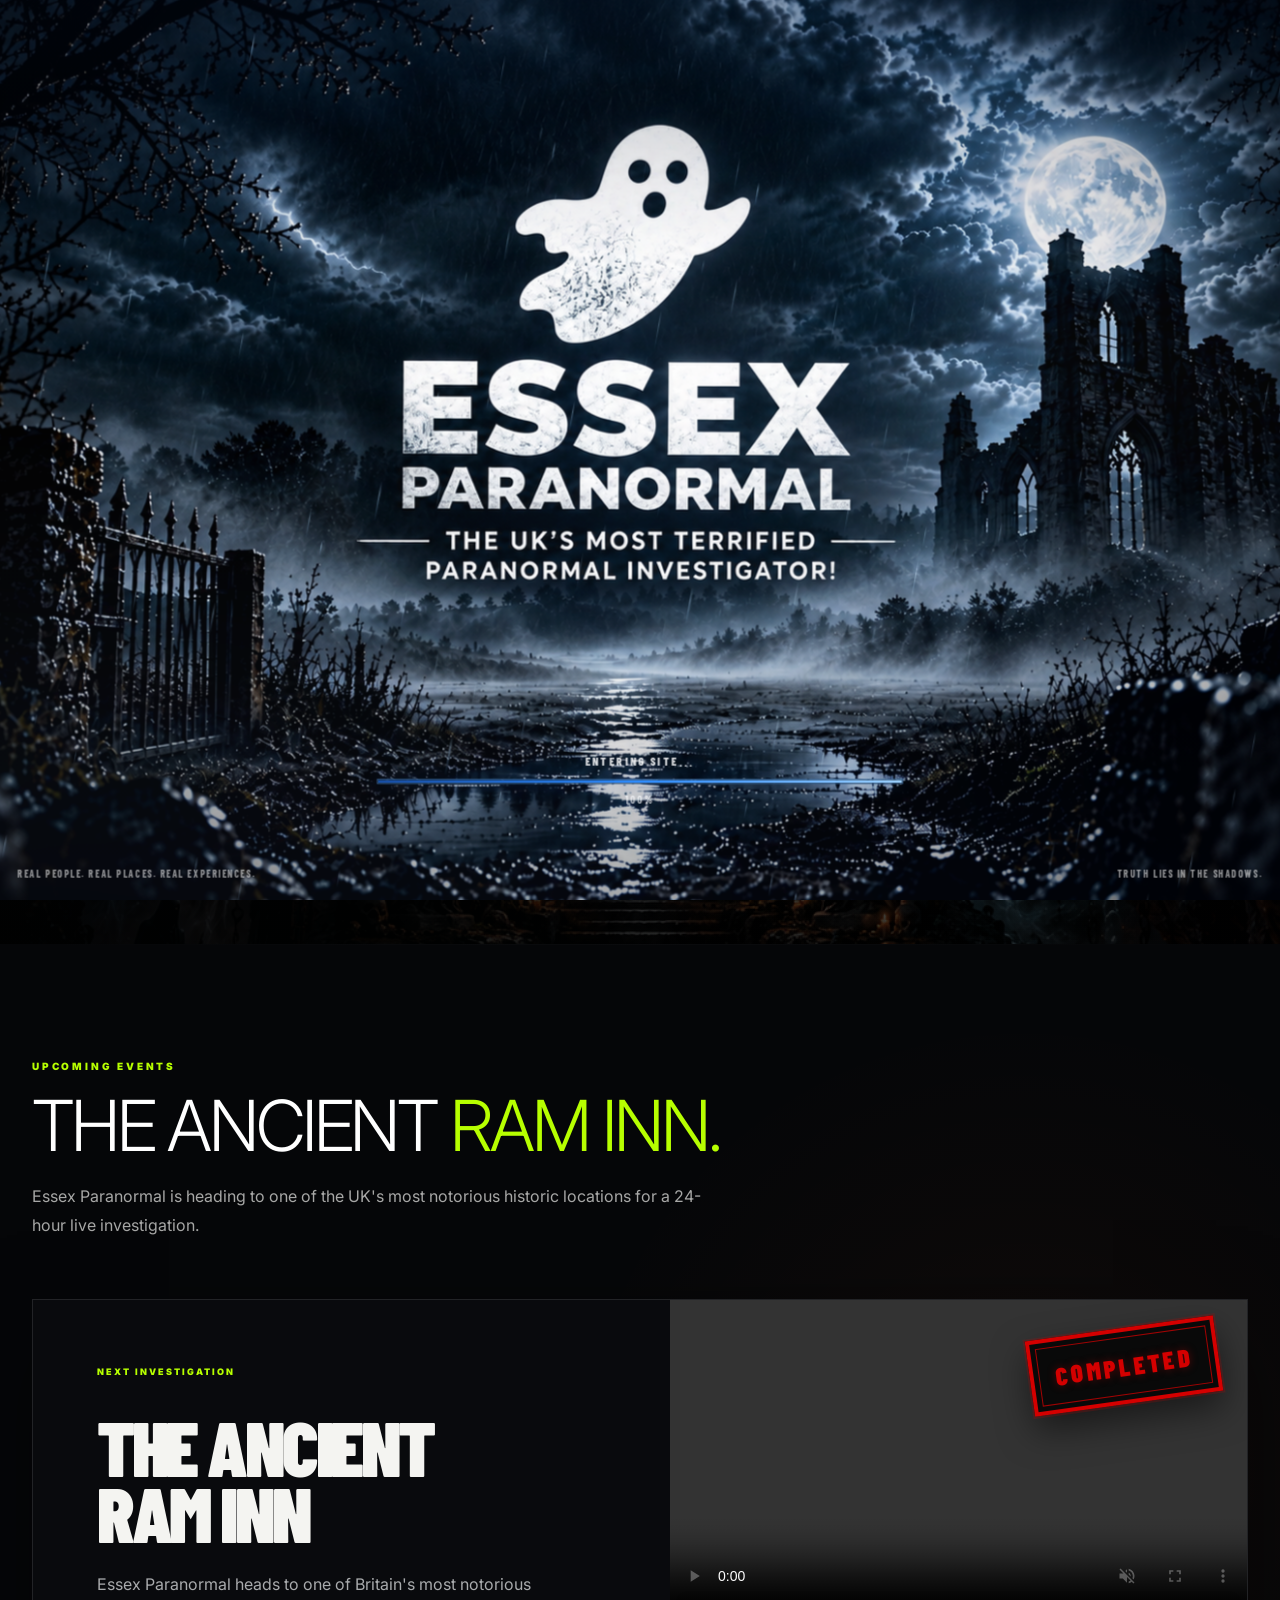
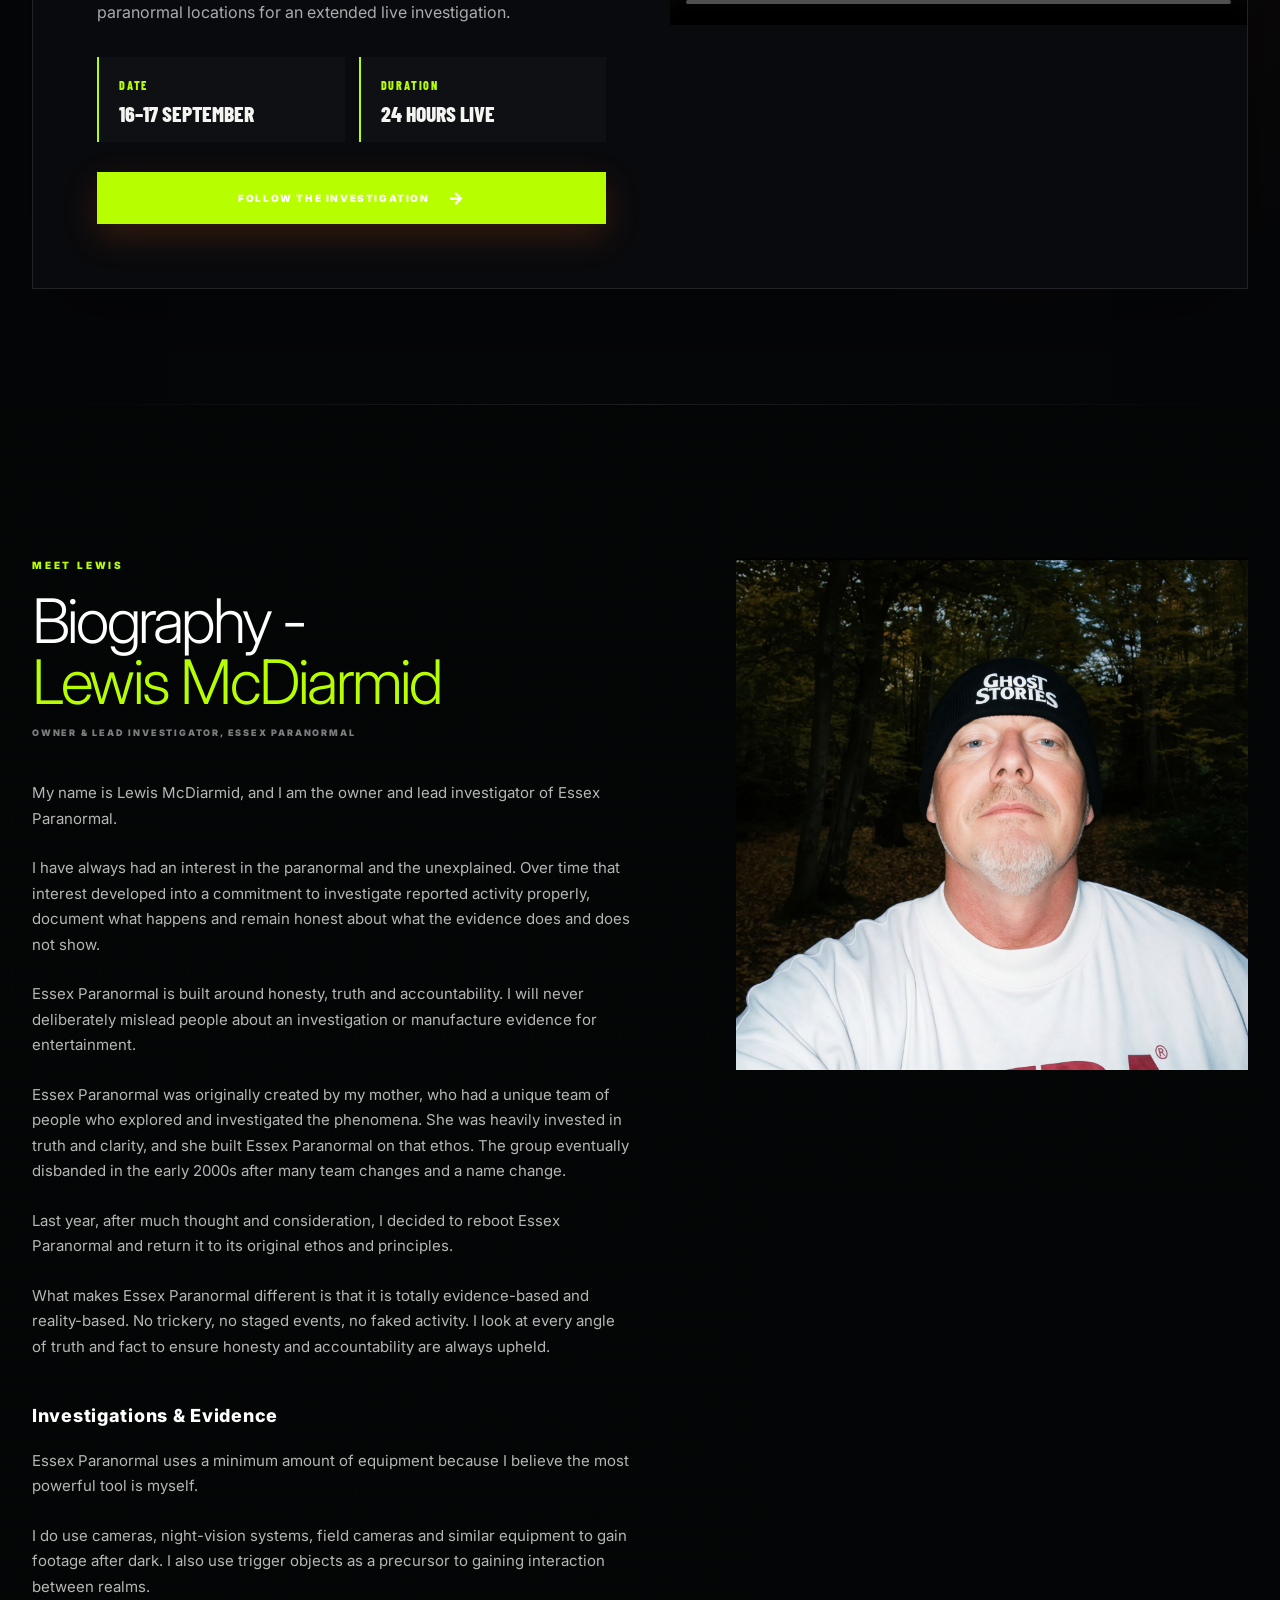
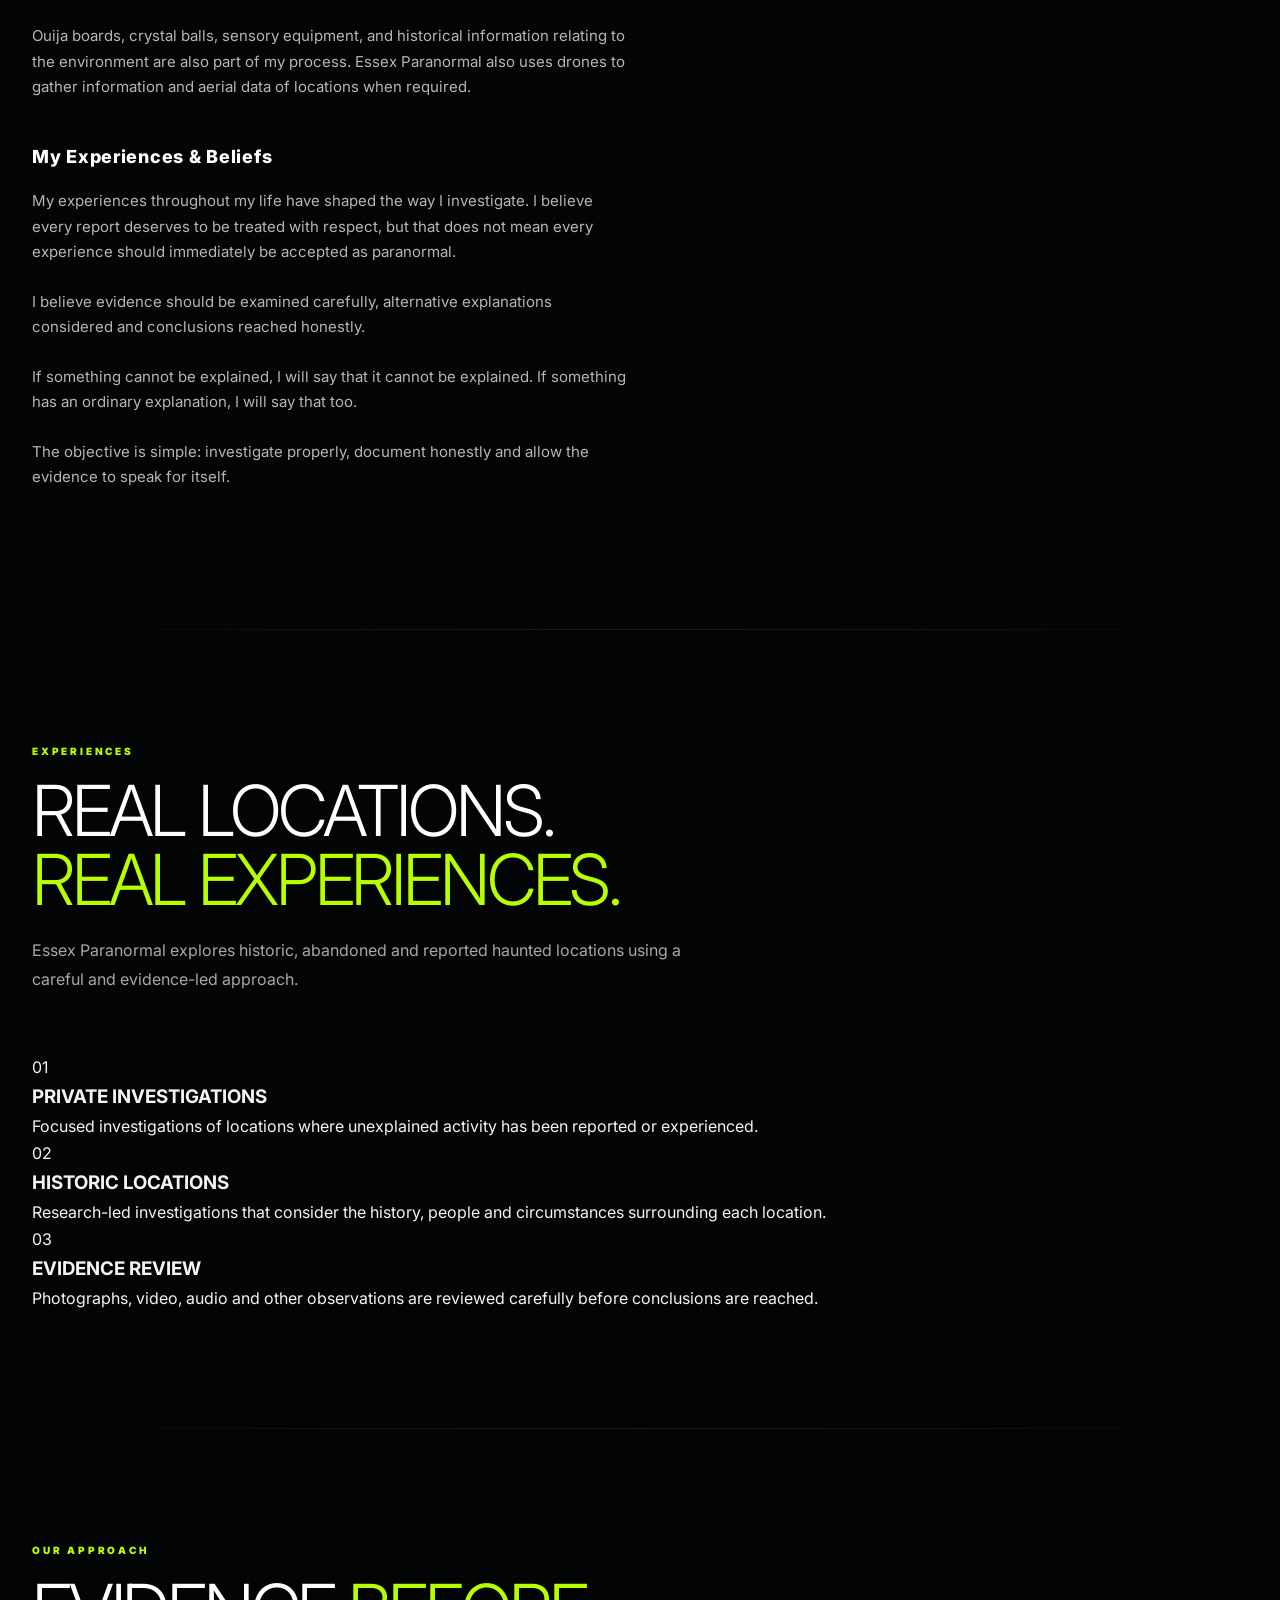
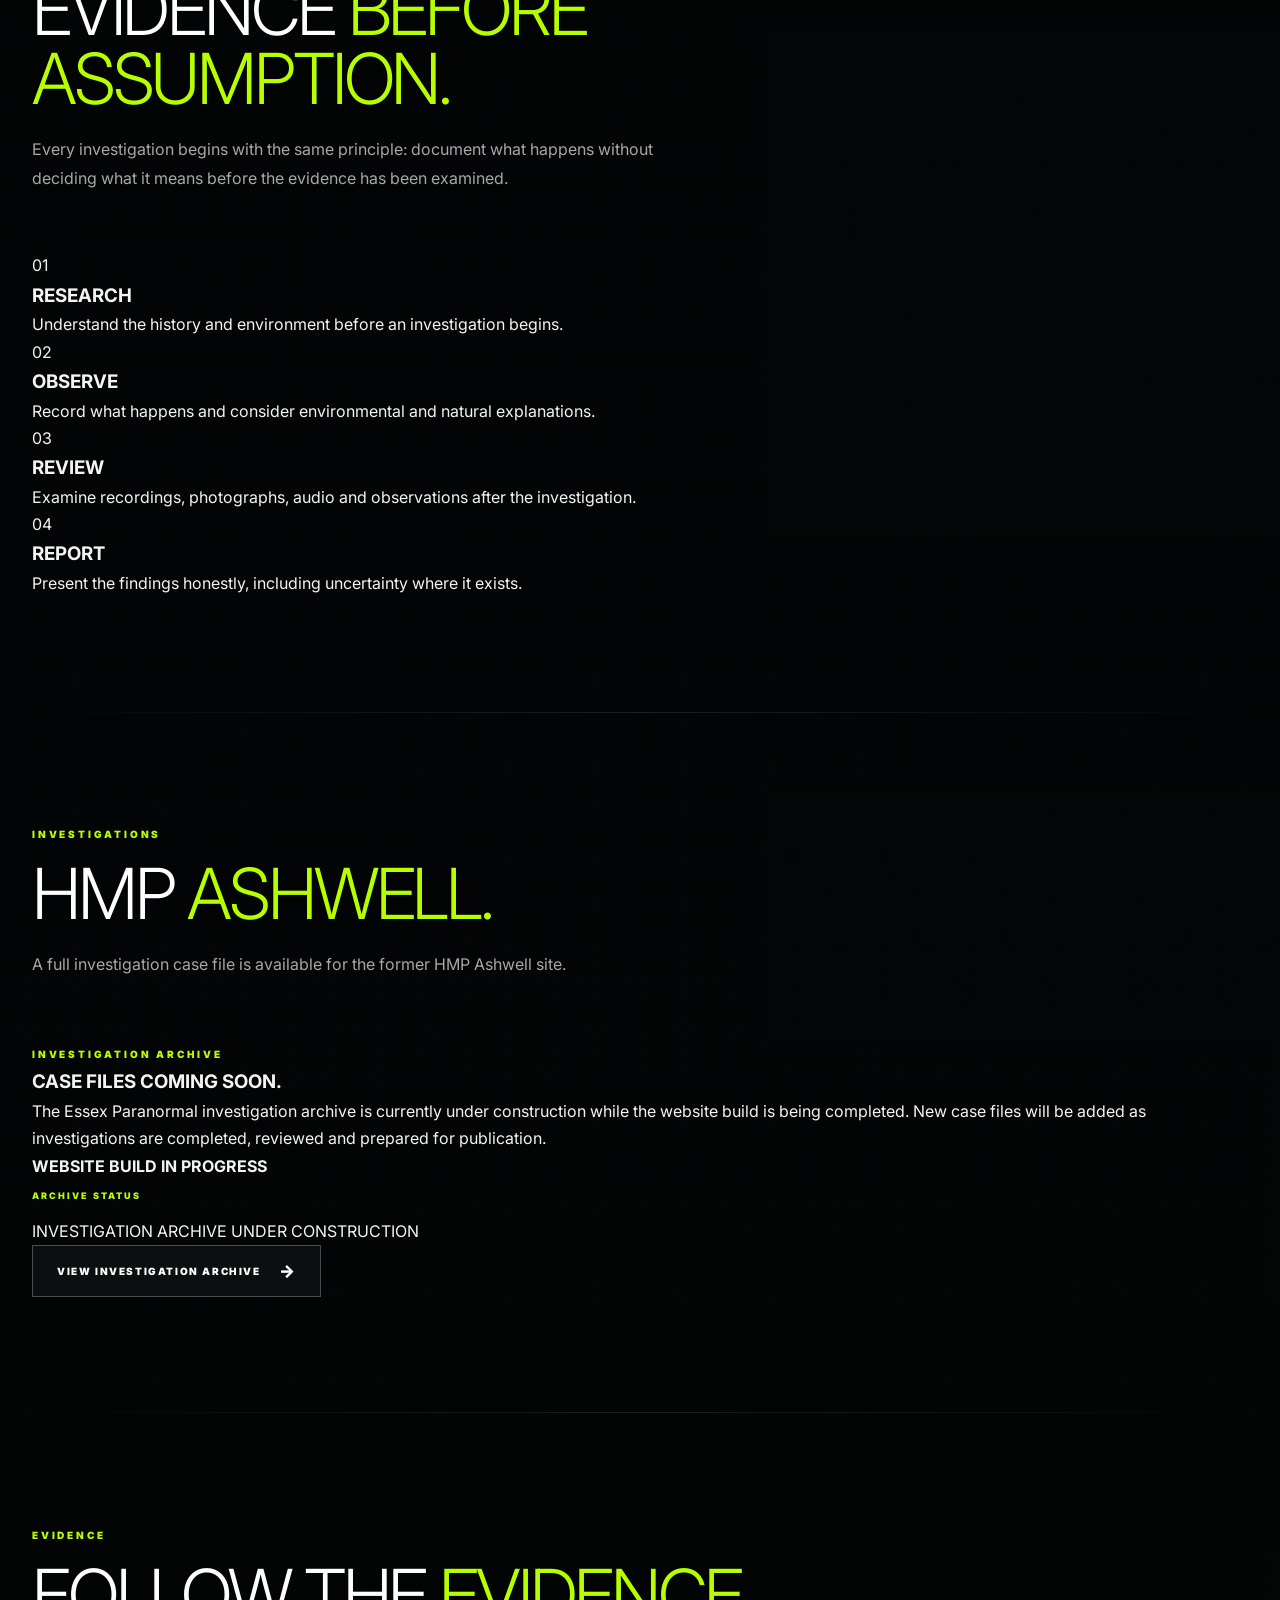
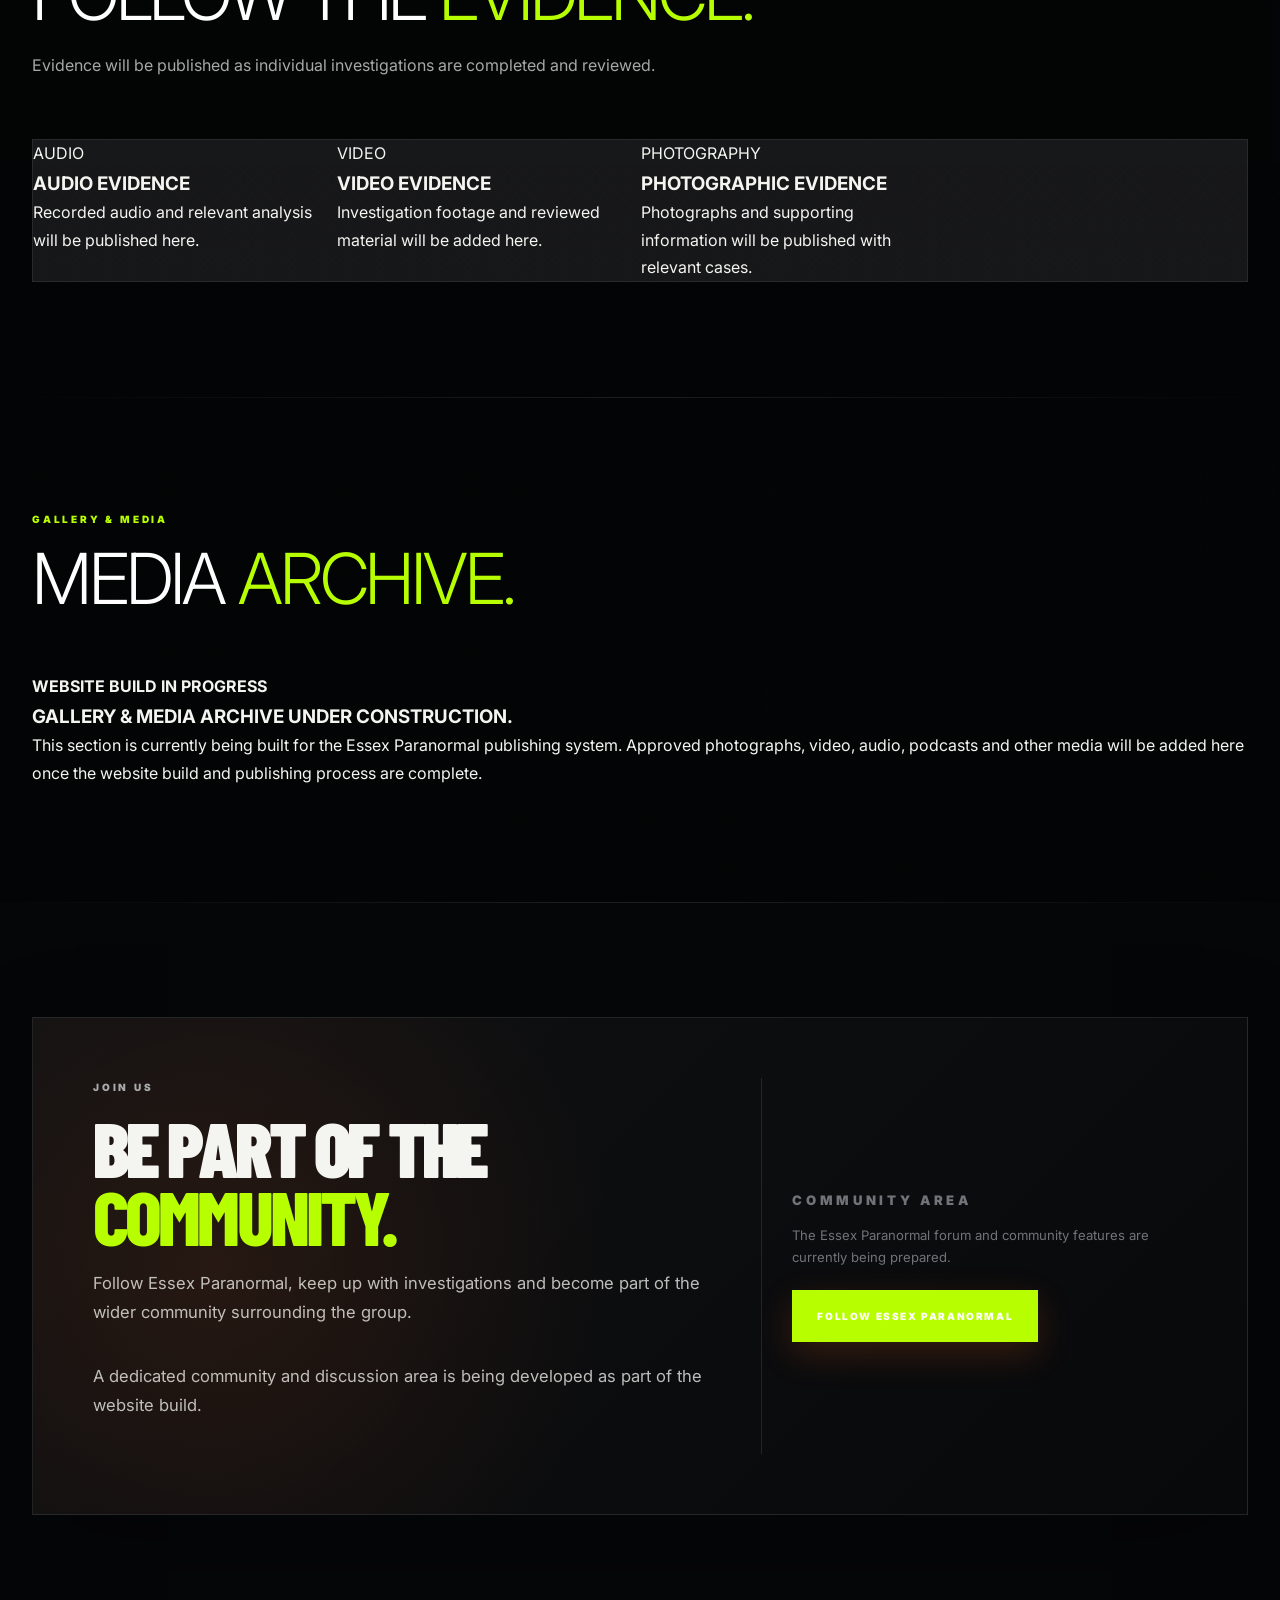
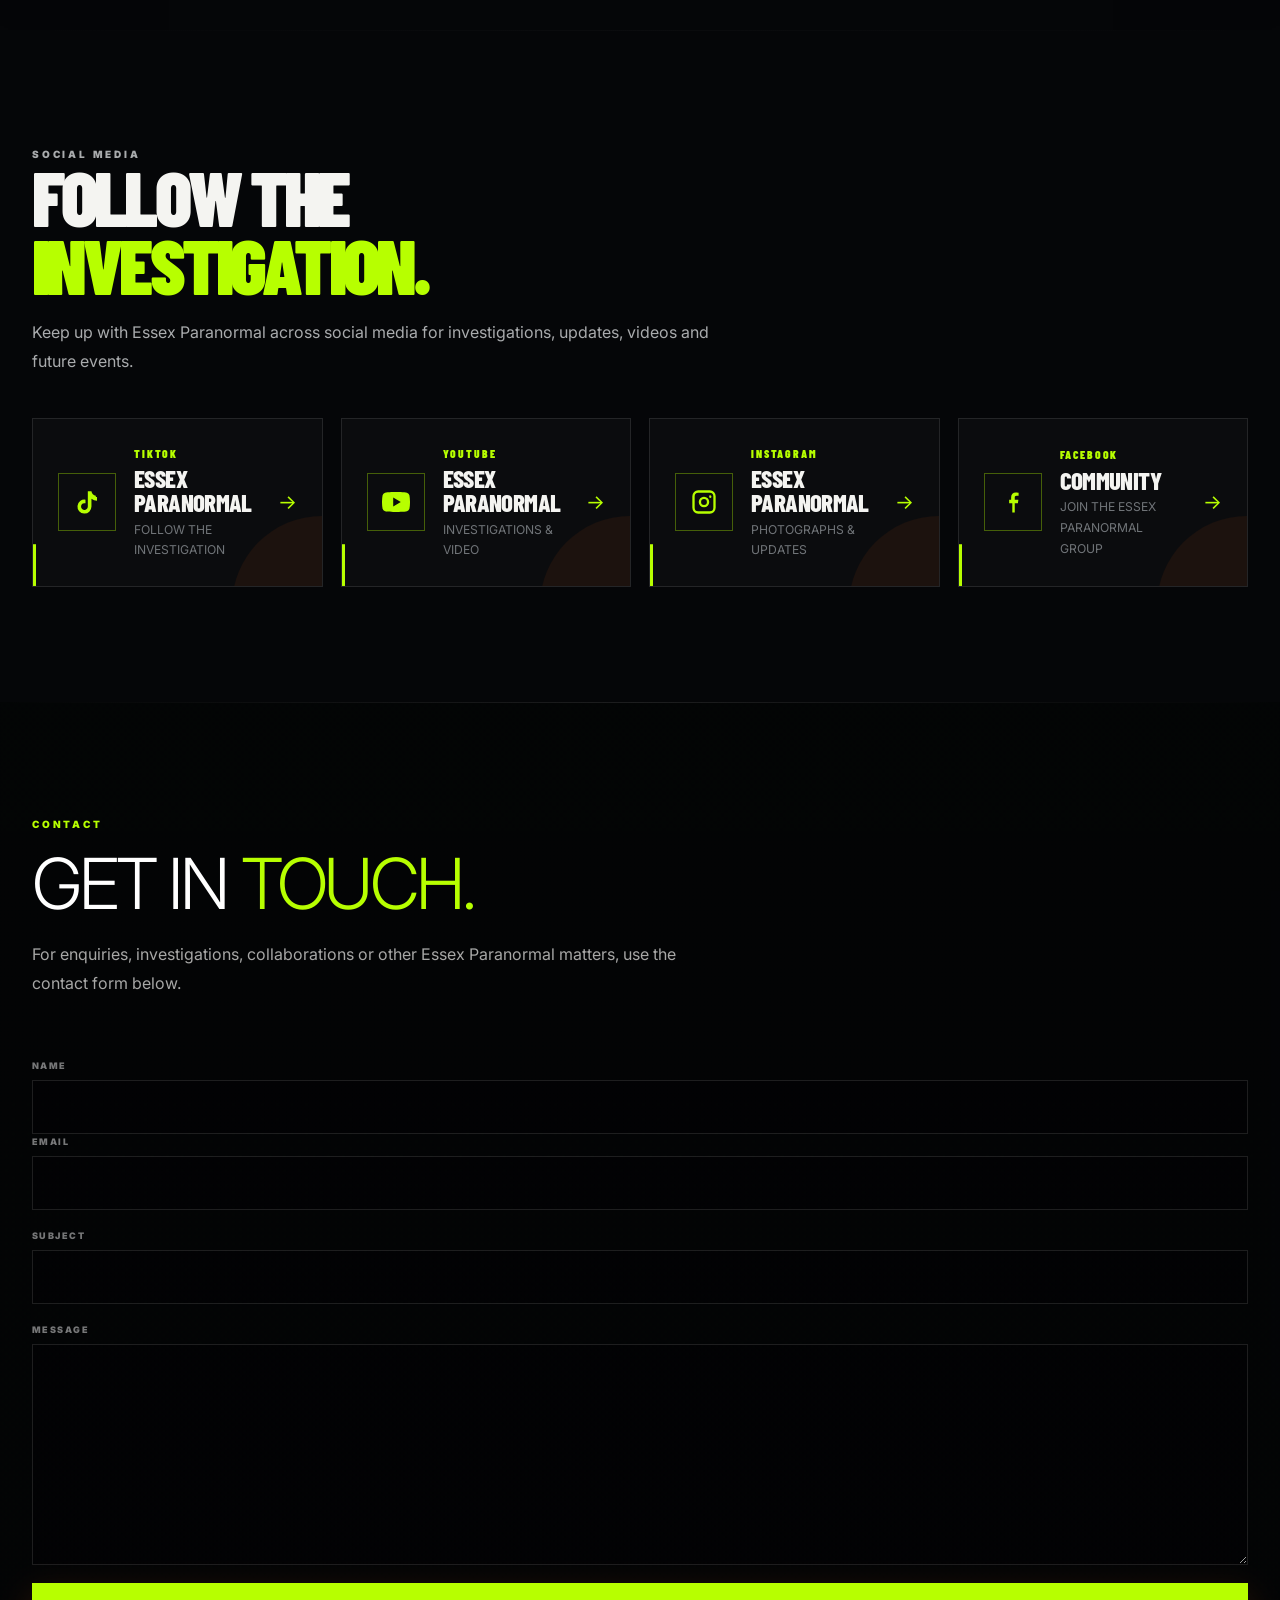
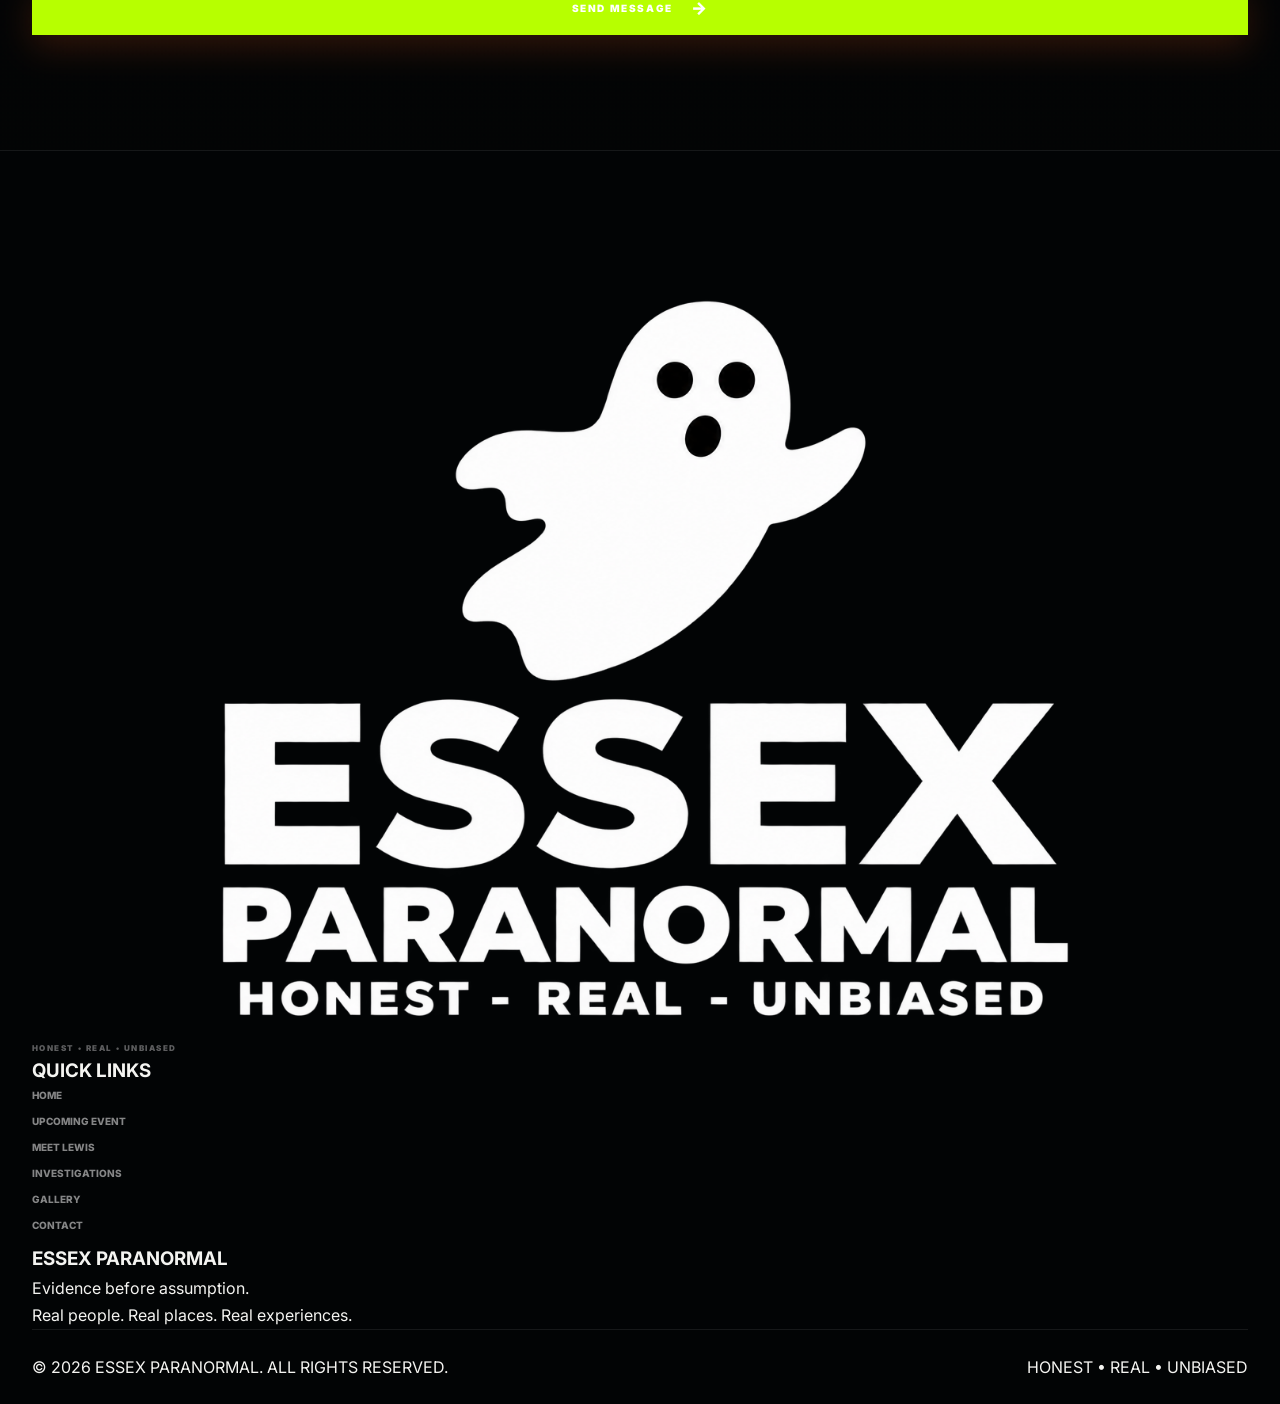
==== index.html @ fb98fe2a "Update fmt.Println message from 'Hello' to 'Goodbye'" ====
<!DOCTYPE html>
<html lang="en-GB">
<head>

    <meta charset="UTF-8">

    <meta
        name="viewport"
        content="width=device-width, initial-scale=1.0, viewport-fit=cover"
    >

    <meta
        name="description"
        content="Essex Paranormal is an independent paranormal investigation practice focused on evidence, truth and accountability."
    >

    <meta
        name="robots"
        content="index, follow"
    >

    <meta
        name="theme-color"
        content="#050608"
    >

    <meta
        name="color-scheme"
        content="dark"
    >

    <title>
        Essex Paranormal | Evidence Before Assumption
    </title>

    <link
        rel="preconnect"
        href="https://fonts.googleapis.com"
    >

    <link
        rel="preconnect"
        href="https://fonts.gstatic.com"
        crossorigin
    >

    <link
        href="https://fonts.googleapis.com/css2?family=Barlow+Condensed:wght@400;500;600;700;800&family=Inter:wght@400;500;600;700;800&display=swap"
        rel="stylesheet"
    >

    <link
        rel="stylesheet"
        href="/style.css"
    >


    <style>

        /* =====================================================
           UPCOMING EVENTS
           ===================================================== */

        .upcoming-events-section {
            position: relative;
            overflow: hidden;
            background:
                radial-gradient(
                    circle at 80% 50%,
                    rgba(255,106,26,.045),
                    transparent 40%
                ),
                #050608;
        }

        .upcoming-events-section::before {
            content: "";
            position: absolute;
            inset: 0;
            pointer-events: none;
            background:
                linear-gradient(
                    90deg,
                    transparent,
                    rgba(255,255,255,.018),
                    transparent
                );
        }

        .upcoming-event-card {
            position: relative;
            z-index: 1;
            display: grid;
            grid-template-columns:
                minmax(0,1.05fr)
                minmax(0,.95fr);
            min-height: 520px;
            overflow: hidden;
            border: 1px solid rgba(255,255,255,.10);
            background: #090a0d;
            box-shadow: 0 30px 90px rgba(0,0,0,.35);
        }

        .upcoming-event-content {
            position: relative;
            z-index: 2;
            display: flex;
            flex-direction: column;
            justify-content: center;
            padding: clamp(32px,5vw,70px);
        }

        .upcoming-event-content h3 {
            margin: 18px 0 25px;
            color: var(--white);
            font-family: "Barlow Condensed",sans-serif;
            font-size: clamp(3rem,6vw,6rem);
            line-height: .86;
            font-weight: 900;
            letter-spacing: -.045em;
            text-transform: uppercase;
        }

        .upcoming-event-description {
            max-width: 620px;
            margin: 0 0 30px;
            color: var(--muted);
            font-size: 1rem;
            line-height: 1.8;
        }

        .upcoming-event-details {
            display: grid;
            grid-template-columns:
                repeat(2,minmax(0,1fr));
            gap: 14px;
            margin-bottom: 30px;
        }

        .upcoming-event-details div {
            padding: 18px 20px;
            border-left: 2px solid var(--orange);
            background: rgba(255,255,255,.025);
        }

        .upcoming-event-details span {
            display: block;
            margin-bottom: 7px;
            color: var(--orange);
            font-family: "Barlow Condensed",sans-serif;
            font-size: .75rem;
            font-weight: 800;
            letter-spacing: .15em;
        }

        .upcoming-event-details strong {
            display: block;
            color: var(--white);
            font-family: "Barlow Condensed",sans-serif;
            font-size: 1.35rem;
            line-height: 1;
            font-weight: 800;
        }

        .upcoming-event-video {
            position: relative !important;
            width: 100% !important;
            aspect-ratio: 16 / 9 !important;
            min-height: 0 !important;
            height: auto !important;
            overflow: hidden !important;
            background: #000 !important;
        }

        .upcoming-event-video video {
            position: absolute !important;
            inset: 0 !important;
            width: 100% !important;
            height: 100% !important;
            display: block !important;
            object-fit: cover !important;
            background: #000 !important;
        }


        /* =====================================================
           COMPLETED STAMP
           ===================================================== */

        .completed-stamp {
            position: absolute;
            top: 28px;
            right: 28px;
            z-index: 20;
            display: flex;
            align-items: center;
            justify-content: center;
            min-width: 190px;
            padding: 13px 22px;
            border: 4px solid #d40000;
            color: #d40000;
            background: rgba(0,0,0,.82);
            font-family: "Barlow Condensed",sans-serif;
            font-size: 1.55rem;
            font-weight: 900;
            letter-spacing: .14em;
            text-transform: uppercase;
            transform: rotate(-8deg);
            box-shadow:
                0 0 0 2px rgba(212,0,0,.18),
                0 15px 35px rgba(0,0,0,.5);
            text-shadow:
                0 0 8px rgba(212,0,0,.35);
            pointer-events: none;
        }

        .completed-stamp::after {
            content: "";
            position: absolute;
            inset: 5px;
            border: 1px solid rgba(212,0,0,.75);
        }


        /* =====================================================
           COMMUNITY / FORUM
           ===================================================== */

        .community-section {
            position: relative;
            overflow: hidden;
            background: #050608;
        }

        .community-panel {
            display: grid;
            grid-template-columns:
                minmax(0,1.2fr)
                minmax(300px,.8fr);
            gap: 30px;
            align-items: stretch;
            padding: clamp(28px,5vw,60px);
            border: 1px solid rgba(255,255,255,.10);
            background:
                linear-gradient(
                    135deg,
                    rgba(255,255,255,.045),
                    rgba(255,255,255,.012)
                );
            box-shadow: 0 30px 90px rgba(0,0,0,.30);
        }

        .community-copy h2 {
            margin: 0 0 20px;
            color: var(--white);
            font-family: "Barlow Condensed",sans-serif;
            font-size: clamp(3rem,6vw,6rem);
            line-height: .88;
            font-weight: 900;
            letter-spacing: -.05em;
            text-transform: uppercase;
        }

        .community-copy h2 span {
            color: var(--orange);
        }

        .community-copy p {
            max-width: 720px;
            color: var(--muted);
            line-height: 1.8;
        }

        .community-action {
            display: flex;
            flex-direction: column;
            justify-content: center;
            align-items: flex-start;
            padding-left: 30px;
            border-left: 1px solid rgba(255,255,255,.10);
        }

        .community-action .eyebrow {
            margin-bottom: 12px;
        }

        .community-action p {
            margin: 0 0 22px;
            color: var(--muted-dark);
            font-size: .82rem;
            line-height: 1.7;
        }


        /* =====================================================
           SOCIAL MEDIA
           ===================================================== */

        .social-section {
            position: relative;
            overflow: hidden;
            background: #050608;
        }

        .social-heading {
            max-width: 850px;
            margin-bottom: 42px;
        }

        .social-heading h2 {
            margin: 0 0 20px;
            color: var(--white);
            font-family: "Barlow Condensed",sans-serif;
            font-size: clamp(3rem,6vw,6rem);
            line-height: .88;
            font-weight: 900;
            letter-spacing: -.05em;
            text-transform: uppercase;
        }

        .social-heading h2 span {
            color: var(--orange);
        }

        .social-heading p {
            max-width: 700px;
            margin: 0;
            color: var(--muted);
            line-height: 1.8;
        }

        .social-grid {
            display: grid;
            grid-template-columns:
                repeat(4,minmax(0,1fr));
            gap: 18px;
        }

        .social-button {
            position: relative;
            display: flex;
            align-items: center;
            gap: 18px;
            min-height: 150px;
            padding: 25px;
            overflow: hidden;
            color: var(--white);
            text-decoration: none;
            border: 1px solid rgba(255,255,255,.10);
            background: rgba(255,255,255,.025);
            transition:
                transform .35s ease,
                border-color .35s ease,
                background .35s ease;
        }

        .social-button::before {
            content: "";
            position: absolute;
            left: 0;
            top: 0;
            bottom: 0;
            width: 3px;
            background: var(--orange);
            transform: scaleY(.25);
            transform-origin: bottom;
            transition: transform .35s ease;
        }

        .social-button:hover {
            transform: translateY(-5px);
            border-color: var(--border-orange);
            background: rgba(255,106,26,.045);
        }

        .social-button:hover::before {
            transform: scaleY(1);
        }

        .social-icon {
            flex: 0 0 58px;
            width: 58px;
            height: 58px;
            display: grid;
            place-items: center;
            color: var(--orange);
            border: 1px solid var(--border-orange);
        }

        .social-icon svg {
            width: 28px;
            height: 28px;
            display: block;
            fill: currentColor;
        }

        .social-content {
            flex: 1;
            min-width: 0;
        }

        .social-platform {
            display: block;
            margin-bottom: 4px;
            color: var(--orange);
            font-family: "Barlow Condensed",sans-serif;
            font-size: .72rem;
            font-weight: 900;
            letter-spacing: .16em;
        }

        .social-content h3 {
            margin: 0 0 5px;
            color: var(--white);
            font-family: "Barlow Condensed",sans-serif;
            font-size: 1.55rem;
            line-height: .95;
            font-weight: 800;
            text-transform: uppercase;
        }

        .social-handle {
            display: block;
            color: var(--muted-dark);
            font-size: .76rem;
            overflow-wrap: anywhere;
        }

        .social-arrow {
            color: var(--orange);
            font-size: 1.25rem;
        }


        /* =====================================================
           WEBSITE UNDER CONSTRUCTION TICKER
           ===================================================== */

        .construction-ticker {
            position: relative;
            z-index: 20;
            width: 100%;
            overflow: hidden;
            background: #050608;
            border-top: 1px solid rgba(255,106,26,.25);
            border-bottom: 1px solid rgba(255,106,26,.25);
            padding: 11px 0;
        }

        .construction-ticker-track {
            display: flex;
            width: max-content;
            white-space: nowrap;
            animation: constructionTickerMove 24s linear infinite;
        }

        .construction-ticker-track span {
            display: block;
            flex-shrink: 0;
            padding-right: 70px;
            color: var(--white);
            font-family: "Barlow Condensed",sans-serif;
            font-size: .72rem;
            font-weight: 800;
            letter-spacing: .14em;
        }

        @keyframes constructionTickerMove {

            from {
                transform: translateX(-50%);
            }

            to {
                transform: translateX(0);
            }

        }


        /* =====================================================
           CINEMATIC ENTRY INTRO
           ===================================================== */

        #entry-screen {
            position: fixed !important;
            inset: 0 !important;
            z-index: 99999 !important;
            width: 100vw !important;
            height: 100dvh !important;
            overflow: hidden !important;
            background: #02050b !important;
            opacity: 1;
            visibility: visible;
            pointer-events: auto;
            transition:
                opacity 900ms cubic-bezier(.22,.61,.36,1),
                visibility 900ms linear;
        }

        #entry-screen .entry-image {
            position: absolute !important;
            inset: 0 !important;
            width: 100% !important;
            height: 100% !important;
            overflow: hidden !important;
            background-image:
                url("/essex-paranormal-intro.PNG") !important;
            background-position: center center !important;
            background-repeat: no-repeat !important;
            background-size: cover !important;
            isolation: isolate;
            transform: scale(1.012);
        }

        #entry-screen .entry-image::before {
            content: "";
            position: absolute;
            inset: -3%;
            z-index: 1;
            pointer-events: none;
            background:
                radial-gradient(
                    circle at 50% 45%,
                    transparent 25%,
                    rgba(0,0,0,.08) 58%,
                    rgba(0,0,0,.62) 100%
                ),
                linear-gradient(
                    180deg,
                    rgba(0,10,30,.28),
                    transparent 30%,
                    transparent 70%,
                    rgba(0,0,0,.32)
                );
        }

        #entry-rain-canvas {
            position: absolute;
            inset: 0;
            z-index: 4;
            width: 100%;
            height: 100%;
            display: block;
            pointer-events: none;
            opacity: .72;
            mix-blend-mode: screen;
        }

        #entry-screen .entry-mist {
            position: absolute;
            inset: -20%;
            z-index: 2;
            pointer-events: none;
            opacity: .30;
            background:
                radial-gradient(
                    ellipse at 18% 72%,
                    rgba(205,225,240,.13),
                    transparent 34%
                ),
                radial-gradient(
                    ellipse at 76% 42%,
                    rgba(194,218,240,.10),
                    transparent 36%
                ),
                radial-gradient(
                    ellipse at 52% 88%,
                    rgba(225,235,250,.07),
                    transparent 42%
                );
            filter: blur(24px);
            transform:
                translate3d(-2%,1%,0)
                scale(1.08);
            animation:
                entry-mist-drift
                9s
                ease-in-out
                infinite
                alternate;
        }

        #entry-screen .entry-lightning {
            position: absolute;
            inset: -5%;
            z-index: 5;
            pointer-events: none;
            opacity: 0;
            background:
                rgba(190,225,255,.18);
            mix-blend-mode: screen;
        }

        #entry-screen .flash-one {
            animation:
                entry-lightning-one
                5.1s
                infinite;
        }

        #entry-screen .flash-two {
            animation:
                entry-lightning-two
                7.4s
                infinite;
        }

        #entry-screen .entry-blue-glow {
            position: absolute;
            inset: 0;
            z-index: 3;
            pointer-events: none;
            background:
                radial-gradient(
                    circle at 50% 45%,
                    rgba(35,105,190,.12),
                    transparent 38%
                ),
                linear-gradient(
                    180deg,
                    rgba(8,31,72,.08),
                    transparent 45%,
                    rgba(0,17,55,.16)
                );
            mix-blend-mode: screen;
        }

        #entry-screen .entry-content {
            position: absolute;
            inset: 0;
            z-index: 7;
            display: flex;
            flex-direction: column;
            align-items: center;
            justify-content: flex-end;
            padding:
                30px
                30px
                clamp(55px,9vh,100px);
            text-align: center;
            pointer-events: none;
        }

        #entry-screen .entry-loading {
            width: min(520px,72vw);
            margin-bottom: 14px;
        }

        #entry-screen .entry-loading-label {
            margin-bottom: 8px;
            color: rgba(255,255,255,.86);
            font-family: "Barlow Condensed",sans-serif;
            font-size: .72rem;
            font-weight: 800;
            letter-spacing: .20em;
            text-transform: uppercase;
        }

        #entry-screen .entry-loading-track {
            position: relative;
            width: 100%;
            height: 5px;
            overflow: hidden;
            border: 1px solid rgba(100,175,255,.55);
            background: rgba(0,0,0,.68);
            box-shadow:
                0 0 20px rgba(35,125,255,.22);
        }

        #entry-screen .entry-loading-fill {
            position: absolute;
            inset: 0 auto 0 0;
            width: 0%;
            background:
                linear-gradient(
                    90deg,
                    #174ea6,
                    #2d8cff,
                    #9ed3ff
                );
            box-shadow:
                0 0 16px rgba(45,140,255,.95);
            transition: width .08s linear;
        }

        #entry-screen .entry-loading-percent {
            margin-top: 7px;
            color: rgba(255,255,255,.68);
            font-family: "Barlow Condensed",sans-serif;
            font-size: .65rem;
            font-weight: 700;
            letter-spacing: .18em;
        }

        #entry-screen .entry-bottom-copy {
            position: absolute;
            left: 25px;
            bottom: 22px;
            color: rgba(255,255,255,.58);
            font-family: "Barlow Condensed",sans-serif;
            font-size: .62rem;
            font-weight: 700;
            letter-spacing: .15em;
            text-transform: uppercase;
            text-align: left;
        }

        #entry-screen .entry-bottom-copy-right {
            position: absolute;
            right: 25px;
            bottom: 22px;
            color: rgba(255,255,255,.58);
            font-family: "Barlow Condensed",sans-serif;
            font-size: .62rem;
            font-weight: 700;
            letter-spacing: .15em;
            text-transform: uppercase;
            text-align: right;
        }

        #entry-screen.is-hidden {
            opacity: 0 !important;
            visibility: hidden !important;
            pointer-events: none !important;
        }

        @keyframes entry-mist-drift {

            from {
                transform:
                    translate3d(-2%,1%,0)
                    scale(1.08);
            }

            to {
                transform:
                    translate3d(3%,-2%,0)
                    scale(1.13);
            }

        }

        @keyframes entry-lightning-one {

            0%,
            67%,
            100% {
                opacity: 0;
            }

            68% {
                opacity: .05;
            }

            69% {
                opacity: .42;
            }

            69.5% {
                opacity: .04;
            }

            70% {
                opacity: .22;
            }

            70.8% {
                opacity: 0;
            }

        }

        @keyframes entry-lightning-two {

            0%,
            35%,
            100% {
                opacity: 0;
            }

            36% {
                opacity: .08;
            }

            36.5% {
                opacity: .34;
            }

            37% {
                opacity: 0;
            }

        }


        /* =====================================================
           RESPONSIVE
           ===================================================== */

        @media (max-width:900px) {

            .upcoming-event-card {
                grid-template-columns: 1fr;
            }

            .upcoming-event-video {
                min-height: 0 !important;
                height: auto !important;
                order: -1;
            }

            .community-panel {
                grid-template-columns: 1fr;
            }

            .community-action {
                padding: 25px 0 0;
                border-left: 0;
                border-top: 1px solid rgba(255,255,255,.10);
            }

            .social-grid {
                grid-template-columns: 1fr 1fr;
            }

            .completed-stamp {
                top: 18px;
                right: 18px;
                min-width: 155px;
                padding: 10px 15px;
                font-size: 1.15rem;
            }

        }


        @media (max-width:550px) {

            .upcoming-event-content {
                padding: 30px 22px;
            }

            .upcoming-event-content h3 {
                font-size: clamp(2.7rem,14vw,4.2rem);
            }

            .upcoming-event-details {
                grid-template-columns: 1fr;
            }

            .upcoming-event-video {
                min-height: 0 !important;
                height: auto !important;
            }

            .social-grid {
                grid-template-columns: 1fr;
            }

            .completed-stamp {
                top: 12px;
                right: 12px;
                min-width: 130px;
                padding: 8px 12px;
                border-width: 3px;
                font-size: .95rem;
            }

            #entry-screen .entry-bottom-copy,
            #entry-screen .entry-bottom-copy-right {
                display: none;
            }

            #entry-screen .entry-content {
                padding-bottom: 65px;
            }

            #entry-screen .entry-loading {
                width: 82vw;
            }

        }


        /* =====================================================
           PAGE LOAD POSITION
           ===================================================== */

        html {
            scroll-behavior: smooth;
        }

    </style>

</head>


<body>


    <!-- =====================================================
         CINEMATIC ENTRY SCREEN
         ===================================================== -->

    <div
        id="entry-screen"
        aria-hidden="true"
    >

        <div class="entry-image">

            <div
                class="entry-mist"
                aria-hidden="true"
            ></div>

            <div
                class="entry-blue-glow"
                aria-hidden="true"
            ></div>

            <canvas
                id="entry-rain-canvas"
                aria-hidden="true"
            ></canvas>

            <div
                class="entry-lightning flash-one"
                aria-hidden="true"
            ></div>

            <div
                class="entry-lightning flash-two"
                aria-hidden="true"
            ></div>


            <div class="entry-content">

                <div class="entry-loading">

                    <div class="entry-loading-label">
                        ENTERING SITE...
                    </div>

                    <div class="entry-loading-track">

                        <div
                            id="entry-loading-fill"
                            class="entry-loading-fill"
                        ></div>

                    </div>

                    <div
                        id="entry-loading-percent"
                        class="entry-loading-percent"
                    >
                        0%
                    </div>

                </div>


                <div class="entry-bottom-copy">
                    REAL PEOPLE. REAL PLACES. REAL EXPERIENCES.
                </div>

                <div class="entry-bottom-copy-right">
                    TRUTH LIES IN THE SHADOWS.
                </div>

            </div>

        </div>

    </div>


    <!-- =====================================================
         HEADER
         ===================================================== -->

    <header class="site-header">

        <div class="container header-container">

            <a
                href="#home"
                class="brand"
                aria-label="Essex Paranormal home"
            >

                <span class="brand-logo-crop">

                    <img
                        src="/essex-paranormal-logo.png"
                        alt="Essex Paranormal"
                        class="brand-logo"
                        decoding="async"
                    >

                </span>

            </a>


            <nav
                id="main-navigation"
                aria-label="Main navigation"
            >

                <a
                    href="#home"
                    class="active"
                >
                    HOME
                </a>

                <a href="#upcoming-events">
                    UPCOMING EVENTS
                </a>

                <a href="#about">
                    MEET LEWIS
                </a>

                <a href="#experiences">
                    EXPERIENCES
                </a>

                <a href="#investigations">
                    INVESTIGATIONS
                </a>

                <a href="#gallery">
                    GALLERY
                </a>

                <a href="#community">
                    JOIN US
                </a>

                <a href="#contact">
                    CONTACT
                </a>

            </nav>


            <button
                class="menu-toggle"
                type="button"
                aria-label="Open navigation menu"
                aria-expanded="false"
                aria-controls="main-navigation"
            >

                <span></span>
                <span></span>
                <span></span>

            </button>

        </div>

    </header>


    <!-- =====================================================
         WEBSITE UNDER CONSTRUCTION TICKER
         ===================================================== -->

    <div
        class="construction-ticker"
        role="status"
        aria-label="Website under construction"
    >

        <div class="construction-ticker-track">

            <span>
                WEBSITE UNDER CONSTRUCTION • NEW INVESTIGATIONS, STORIES &amp; CONTENT ARE EMERGING • WATCH THIS SPACE
            </span>

            <span aria-hidden="true">
                WEBSITE UNDER CONSTRUCTION • NEW INVESTIGATIONS, STORIES &amp; CONTENT ARE EMERGING • WATCH THIS SPACE
            </span>

        </div>

    </div>


    <main>


        <!-- =====================================================
             HERO
             ===================================================== -->

        <section
            id="home"
            class="hero"
        >

            <div class="hero-background"></div>

            <div class="hero-overlay"></div>

            <div class="container hero-content">

                <p class="eyebrow">
                    HONEST • REAL • UNBIASED
                </p>

                <h1>
                    ESSEX
                    <span>PARANORMAL</span>
                </h1>

                <p class="hero-description">
                    Evidence before assumption.
                    Real people. Real places. Real experiences.
                </p>

                <div class="hero-actions">

                    <a
                        href="#upcoming-events"
                        class="button button-primary"
                    >
                        UPCOMING INVESTIGATION
                    </a>

                    <a
                        href="#about"
                        class="button button-secondary"
                    >
                        MEET LEWIS
                    </a>

                </div>

            </div>


            <a
                href="#upcoming-events"
                class="hero-scroll"
                aria-label="Scroll to upcoming events"
            >

                <span>
                    SCROLL
                </span>

                <span>
                    ↓
                </span>

            </a>

        </section>


        <!-- =====================================================
             UPCOMING EVENTS
             ===================================================== -->

        <section
            id="upcoming-events"
            class="section upcoming-events-section"
        >

            <div class="container">

                <div class="section-heading">

                    <p class="eyebrow">
                        UPCOMING EVENTS
                    </p>

                    <h2>
                        THE ANCIENT
                        <span>RAM INN.</span>
                    </h2>

                    <p>
                        Essex Paranormal is heading to one of
                        the UK's most notorious historic locations
                        for a 24-hour live investigation.
                    </p>

                </div>


                <article class="upcoming-event-card">

                    <div
                        class="completed-stamp"
                        aria-label="Completed"
                    >
                        <span>
                            COMPLETED
                        </span>
                    </div>


                    <div class="upcoming-event-content">

                        <span class="empty-code">
                            NEXT INVESTIGATION
                        </span>


                        <h3>
                            THE ANCIENT RAM INN
                        </h3>


                        <p class="upcoming-event-description">
                            Essex Paranormal heads to one of
                            Britain's most notorious paranormal
                            locations for an extended live
                            investigation.
                        </p>


                        <div class="upcoming-event-details">

                            <div>

                                <span>
                                    DATE
                                </span>

                                <strong>
                                    16–17 SEPTEMBER
                                </strong>

                            </div>


                            <div>

                                <span>
                                    DURATION
                                </span>

                                <strong>
                                    24 HOURS LIVE
                                </strong>

                            </div>

                        </div>


                        <a
                            href="#social"
                            class="button button-primary"
                        >
                            FOLLOW THE INVESTIGATION
                            <span>→</span>
                        </a>

                    </div>


                    <div class="upcoming-event-video">

                        <video
                            autoplay
                            muted
                            loop
                            playsinline
                            controls
                            preload="auto"
                            aria-label="Ancient Ram Inn promotional video"
                        >

                            <source
                                src="/ancient-ram-inn-promo.MP4"
                                type="video/mp4"
                            >

                            Your browser does not support HTML5 video.

                        </video>

                    </div>

                </article>

            </div>

        </section>


        <!-- =====================================================
             MEET LEWIS
             ===================================================== -->

        <section
            id="about"
            class="section profile-section"
        >

            <div class="container">

                <div class="profile-layout">


                    <div class="profile-copy">

                        <p class="eyebrow">
                            MEET LEWIS
                        </p>


                        <h2>
                            Biography -
                            <span>Lewis McDiarmid</span>
                        </h2>


                        <p class="role">
                            OWNER &amp; LEAD INVESTIGATOR, ESSEX PARANORMAL
                        </p>


                        <div class="bio-content">


                            <p>
                                My name is Lewis McDiarmid, and I am the owner
                                and lead investigator of Essex Paranormal.
                            </p>


                            <p>
                                I have always had an interest in the paranormal
                                and the unexplained. Over time that interest
                                developed into a commitment to investigate
                                reported activity properly, document what happens
                                and remain honest about what the evidence does
                                and does not show.
                            </p>


                            <p>
                                Essex Paranormal is built around honesty, truth
                                and accountability. I will never deliberately
                                mislead people about an investigation or
                                manufacture evidence for entertainment.
                            </p>


                            <p>
                                Essex Paranormal was originally created by my
                                mother, who had a unique team of people who
                                explored and investigated the phenomena. She was
                                heavily invested in truth and clarity, and she
                                built Essex Paranormal on that ethos. The group
                                eventually disbanded in the early 2000s after
                                many team changes and a name change.
                            </p>


                            <p>
                                Last year, after much thought and consideration,
                                I decided to reboot Essex Paranormal and return
                                it to its original ethos and principles.
                            </p>


                            <p>
                                What makes Essex Paranormal different is that it
                                is totally evidence-based and reality-based.
                                No trickery, no staged events, no faked activity.
                                I look at every angle of truth and fact to ensure
                                honesty and accountability are always upheld.
                            </p>


                            <h3>
                                Investigations &amp; Evidence
                            </h3>


                            <p>
                                Essex Paranormal uses a minimum amount of equipment
                                because I believe the most powerful tool is myself.
                            </p>


                            <p>
                                I do use cameras, night-vision systems, field
                                cameras and similar equipment to gain footage
                                after dark. I also use trigger objects as a
                                precursor to gaining interaction between realms.
                            </p>


                            <p>
                                Ouija boards, crystal balls, sensory equipment,
                                and historical information relating to the
                                environment are also part of my process. Essex
                                Paranormal also uses drones to gather information
                                and aerial data of locations when required.
                            </p>


                            <h3>
                                My Experiences &amp; Beliefs
                            </h3>


                            <p>
                                My experiences throughout my life have shaped
                                the way I investigate. I believe every report
                                deserves to be treated with respect, but that
                                does not mean every experience should immediately
                                be accepted as paranormal.
                            </p>


                            <p>
                                I believe evidence should be examined carefully,
                                alternative explanations considered and conclusions
                                reached honestly.
                            </p>


                            <p>
                                If something cannot be explained, I will say that
                                it cannot be explained. If something has an
                                ordinary explanation, I will say that too.
                            </p>


                            <p>
                                The objective is simple:
                                investigate properly, document honestly and allow
                                the evidence to speak for itself.
                            </p>

                        </div>

                    </div>


                    <div class="profile-media">

                        <img
                            src="/meet-lewis-biography.jpg"
                            alt="Lewis McDiarmid, Owner and Lead Investigator of Essex Paranormal"
                            loading="lazy"
                            decoding="async"
                        >

                    </div>

                </div>

            </div>

        </section>


        <!-- =====================================================
             EXPERIENCES
             ===================================================== -->

        <section
            id="experiences"
            class="section"
        >

            <div class="container">

                <div class="section-heading">

                    <p class="eyebrow">
                        EXPERIENCES
                    </p>

                    <h2>
                        REAL LOCATIONS.
                        <span>REAL EXPERIENCES.</span>
                    </h2>

                    <p>
                        Essex Paranormal explores historic,
                        abandoned and reported haunted locations
                        using a careful and evidence-led approach.
                    </p>

                </div>


                <div class="feature-grid">

                    <article class="feature-card">

                        <span class="feature-number">
                            01
                        </span>

                        <h3>
                            PRIVATE INVESTIGATIONS
                        </h3>

                        <p>
                            Focused investigations of locations
                            where unexplained activity has been
                            reported or experienced.
                        </p>

                    </article>


                    <article class="feature-card">

                        <span class="feature-number">
                            02
                        </span>

                        <h3>
                            HISTORIC LOCATIONS
                        </h3>

                        <p>
                            Research-led investigations that
                            consider the history, people and
                            circumstances surrounding each location.
                        </p>

                    </article>


                    <article class="feature-card">

                        <span class="feature-number">
                            03
                        </span>

                        <h3>
                            EVIDENCE REVIEW
                        </h3>

                        <p>
                            Photographs, video, audio and other
                            observations are reviewed carefully
                            before conclusions are reached.
                        </p>

                    </article>

                </div>

            </div>

        </section>


        <!-- =====================================================
             APPROACH
             ===================================================== -->

        <section
            id="method"
            class="section approach-section"
        >

            <div class="container">

                <div class="section-heading">

                    <p class="eyebrow">
                        OUR APPROACH
                    </p>

                    <h2>
                        EVIDENCE
                        <span>BEFORE ASSUMPTION.</span>
                    </h2>

                    <p>
                        Every investigation begins with the same
                        principle: document what happens without
                        deciding what it means before the evidence
                        has been examined.
                    </p>

                </div>


                <div class="method-grid">

                    <article class="method-card">

                        <span>
                            01
                        </span>

                        <h3>
                            RESEARCH
                        </h3>

                        <p>
                            Understand the history and environment
                            before an investigation begins.
                        </p>

                    </article>


                    <article class="method-card">

                        <span>
                            02
                        </span>

                        <h3>
                            OBSERVE
                        </h3>

                        <p>
                            Record what happens and consider
                            environmental and natural explanations.
                        </p>

                    </article>


                    <article class="method-card">

                        <span>
                            03
                        </span>

                        <h3>
                            REVIEW
                        </h3>

                        <p>
                            Examine recordings, photographs,
                            audio and observations after the
                            investigation.
                        </p>

                    </article>


                    <article class="method-card">

                        <span>
                            04
                        </span>

                        <h3>
                            REPORT
                        </h3>

                        <p>
                            Present the findings honestly,
                            including uncertainty where it exists.
                        </p>

                    </article>

                </div>

            </div>

        </section>


        <!-- =====================================================
             INVESTIGATIONS
             ===================================================== -->

        <section
            id="investigations"
            class="section investigations-section"
        >

            <div class="container">

                <div class="section-heading">

                    <p class="eyebrow">
                        INVESTIGATIONS
                    </p>

                    <h2>
                        HMP
                        <span>ASHWELL.</span>
                    </h2>

                    <p>
                        A full investigation case file is available
                        for the former HMP Ashwell site.
                    </p>

                </div>


                <article class="featured-investigation">

                    <div class="featured-investigation-image">

                        <img
                            src="/hmp-ashwell.PNG"
                            alt="Former HMP Ashwell prison entrance"
                            loading="lazy"
                            decoding="async"
                        >

                    </div>


                    <div class="featured-investigation-content">

                        <span class="eyebrow">
                            CASE FILE 01
                        </span>

                        <h3>
                            HMP ASHWELL
                        </h3>

                        <p>
                            An evidence-led investigation into one
                            of the UK's former prison sites, examining
                            reported experiences while considering
                            historical and environmental context.
                        </p>

                        <div class="case-meta">

                            <span>
                                LOCATION
                            </span>

                            <strong>
                                FORMER HMP ASHWELL
                            </strong>

                        </div>


                        <a
                            href="/investigations/hmp-ashwell.html"
                            class="button button-primary"
                        >
                            VIEW CASE FILE
                            <span>→</span>
                        </a>

                    </div>

                </article>


                <div class="archive-coming-soon">

                    <span class="eyebrow">
                        INVESTIGATION ARCHIVE
                    </span>

                    <h3>
                        CASE FILES COMING SOON.
                    </h3>

                    <p>
                        The Essex Paranormal investigation archive
                        is currently under construction while the
                        website build is being completed. New case
                        files will be added as investigations are
                        completed, reviewed and prepared for
                        publication.
                    </p>

                    <strong>
                        WEBSITE BUILD IN PROGRESS
                    </strong>

                </div>

            </div>

        </section>


        <!-- =====================================================
             EVIDENCE
             ===================================================== -->

        <section
            id="evidence"
            class="section"
        >

            <div class="container">

                <div class="section-heading">

                    <p class="eyebrow">
                        EVIDENCE
                    </p>

                    <h2>
                        FOLLOW THE
                        <span>EVIDENCE.</span>
                    </h2>

                    <p>
                        Evidence will be published as individual
                        investigations are completed and reviewed.
                    </p>

                </div>


                <div class="evidence-grid">

                    <article class="evidence-card">

                        <span>
                            AUDIO
                        </span>

                        <h3>
                            AUDIO EVIDENCE
                        </h3>

                        <p>
                            Recorded audio and relevant analysis
                            will be published here.
                        </p>

                    </article>


                    <article class="evidence-card">

                        <span>
                            VIDEO
                        </span>

                        <h3>
                            VIDEO EVIDENCE
                        </h3>

                        <p>
                            Investigation footage and reviewed
                            material will be added here.
                        </p>

                    </article>


                    <article class="evidence-card">

                        <span>
                            PHOTOGRAPHY
                        </span>

                        <h3>
                            PHOTOGRAPHIC EVIDENCE
                        </h3>

                        <p>
                            Photographs and supporting information
                            will be published with relevant cases.
                        </p>

                    </article>

                </div>

            </div>

        </section>


        <!-- =====================================================
             GALLERY
             ===================================================== -->

        <section
            id="gallery"
            class="section gallery-section"
        >

            <div class="container">

                <div class="section-heading">

                    <p class="eyebrow">
                        GALLERY &amp; MEDIA
                    </p>

                    <h2>
                        MEDIA
                        <span>ARCHIVE.</span>
                    </h2>

                </div>


                <div class="gallery-coming-soon">

                    <strong>
                        WEBSITE BUILD IN PROGRESS
                    </strong>

                    <h3>
                        GALLERY &amp; MEDIA ARCHIVE UNDER CONSTRUCTION.
                    </h3>

                    <p>
                        This section is currently being built for
                        the Essex Paranormal publishing system.
                        Approved photographs, video, audio, podcasts
                        and other media will be added here once the
                        website build and publishing process are
                        complete.
                    </p>

                </div>

            </div>

        </section>


        <!-- =====================================================
             COMMUNITY
             ===================================================== -->

        <section
            id="community"
            class="section community-section"
        >

            <div class="container">

                <div class="community-panel">

                    <div class="community-copy">

                        <p class="eyebrow">
                            JOIN US
                        </p>

                        <h2>
                            BE PART OF THE
                            <span>COMMUNITY.</span>
                        </h2>

                        <p>
                            Follow Essex Paranormal, keep up with
                            investigations and become part of the
                            wider community surrounding the group.
                        </p>

                        <p>
                            A dedicated community and discussion
                            area is being developed as part of the
                            website build.
                        </p>

                    </div>


                    <div class="community-action">

                        <p class="eyebrow">
                            COMMUNITY AREA
                        </p>

                        <p>
                            The Essex Paranormal forum and community
                            features are currently being prepared.
                        </p>

                        <a
                            href="#social"
                            class="button button-primary"
                        >
                            FOLLOW ESSEX PARANORMAL
                        </a>

                    </div>

                </div>

            </div>

        </section>


        <!-- =====================================================
             SOCIAL
             ===================================================== -->

        <section
            id="social"
            class="section social-section"
        >

            <div class="container">

                <div class="social-heading">

                    <p class="eyebrow">
                        SOCIAL MEDIA
                    </p>

                    <h2>
                        FOLLOW THE
                        <span>INVESTIGATION.</span>
                    </h2>

                    <p>
                        Keep up with Essex Paranormal across social
                        media for investigations, updates, videos
                        and future events.
                    </p>

                </div>


                <div class="social-grid">


                    <a
                        href="#"
                        class="social-button"
                        aria-label="Essex Paranormal TikTok"
                    >

                        <div class="social-icon">

                            <svg
                                viewBox="0 0 24 24"
                                aria-hidden="true"
                            >
                                <path d="M19.59 6.69a4.83 4.83 0 0 1-3.77-3.9h-3.12v13.1a2.9 2.9 0 1 1-2-2.76V10a6 6 0 1 0 5.12 5.93V9.28a7.9 7.9 0 0 0 4.77 1.6V7.77a4.83 4.83 0 0 1-1-.08z"/>
                            </svg>

                        </div>

                        <div class="social-content">

                            <span class="social-platform">
                                TIKTOK
                            </span>

                            <h3>
                                ESSEX PARANORMAL
                            </h3>

                            <span class="social-handle">
                                FOLLOW THE INVESTIGATION
                            </span>

                        </div>

                        <span class="social-arrow">
                            →
                        </span>

                    </a>


                    <a
                        href="#"
                        class="social-button"
                        aria-label="Essex Paranormal YouTube"
                    >

                        <div class="social-icon">

                            <svg
                                viewBox="0 0 24 24"
                                aria-hidden="true"
                            >
                                <path d="M23.5 6.2a3 3 0 0 0-2.1-2.1C19.5 3.5 12 3.5 12 3.5s-7.5 0-9.4.6A3 3 0 0 0 .5 6.2 31.7 31.7 0 0 0 0 12a31.7 31.7 0 0 0 .5 5.8 3 3 0 0 0 2.1 2.1c1.9.6 9.4.6 9.4.6s7.5 0 9.4-.6a3 3 0 0 0 2.1-2.1A31.7 31.7 0 0 0 24 12a31.7 31.7 0 0 0-.5-5.8zM9.6 15.8V8.2l6.5 3.8-6.5 3.8z"/>
                            </svg>

                        </div>

                        <div class="social-content">

                            <span class="social-platform">
                                YOUTUBE
                            </span>

                            <h3>
                                ESSEX PARANORMAL
                            </h3>

                            <span class="social-handle">
                                INVESTIGATIONS &amp; VIDEO
                            </span>

                        </div>

                        <span class="social-arrow">
                            →
                        </span>

                    </a>


                    <a
                        href="#"
                        class="social-button"
                        aria-label="Essex Paranormal Instagram"
                    >

                        <div class="social-icon">

                            <svg
                                viewBox="0 0 24 24"
                                aria-hidden="true"
                            >
                                <path d="M7 2h10a5 5 0 0 1 5 5v10a5 5 0 0 1-5 5H7a5 5 0 0 1-5-5V7a5 5 0 0 1 5-5zm0 2a3 3 0 0 0-3 3v10a3 3 0 0 0 3 3h10a3 3 0 0 0 3-3V7a3 3 0 0 0-3-3H7zm5 3.5A4.5 4.5 0 1 1 7.5 12 4.5 4.5 0 0 1 12 7.5zm0 2A2.5 2.5 0 1 0 14.5 12 2.5 2.5 0 0 0 12 9.5zM17.5 6.5A1 1 0 1 1 16.5 7a1 1 0 0 1 1-1z"/>
                            </svg>

                        </div>

                        <div class="social-content">

                            <span class="social-platform">
                                INSTAGRAM
                            </span>

                            <h3>
                                ESSEX PARANORMAL
                            </h3>

                            <span class="social-handle">
                                PHOTOGRAPHS &amp; UPDATES
                            </span>

                        </div>

                        <span class="social-arrow">
                            →
                        </span>

                    </a>


                    <a
                        href="https://www.facebook.com/share/g/1DWrfynuJ4/?mibextid=wwXIfr"
                        class="social-button"
                        target="_blank"
                        rel="noopener noreferrer"
                        aria-label="Essex Paranormal Facebook"
                    >

                        <div class="social-icon">

                            <svg
                                viewBox="0 0 24 24"
                                aria-hidden="true"
                            >
                                <path d="M13.5 21v-8h2.7l.4-3h-3.1V8.1c0-.9.3-1.5 1.6-1.5h1.7V4a22 22 0 0 0-2.4-.1c-2.4 0-4 1.5-4 4.1V10H8.7v3h2.7v8h2.1z"/>
                            </svg>

                        </div>

                        <div class="social-content">

                            <span class="social-platform">
                                FACEBOOK
                            </span>

                            <h3>
                                COMMUNITY
                            </h3>

                            <span class="social-handle">
                                JOIN THE ESSEX PARANORMAL GROUP
                            </span>

                        </div>

                        <span class="social-arrow">
                            →
                        </span>

                    </a>

                </div>

            </div>

        </section>


        <!-- =====================================================
             CONTACT
             ===================================================== -->

        <section
            id="contact"
            class="section contact-section"
        >

            <div class="container">

                <div class="section-heading">

                    <p class="eyebrow">
                        CONTACT
                    </p>

                    <h2>
                        GET IN
                        <span>TOUCH.</span>
                    </h2>

                    <p>
                        For enquiries, investigations, collaborations
                        or other Essex Paranormal matters, use the
                        contact form below.
                    </p>

                </div>


                <form
                    class="contact-form"
                    action="https://formsubmit.co/essexparanormal@outlook.com"
                    method="POST"
                >

                    <input
                        type="hidden"
                        name="_subject"
                        value="Essex Paranormal Website Enquiry"
                    >

                    <input
                        type="hidden"
                        name="_captcha"
                        value="false"
                    >

                    <input
                        type="hidden"
                        name="_template"
                        value="table"
                    >

                    <input
                        type="hidden"
                        name="_next"
                        value="https://essexparanormal.com/#contact"
                    >


                    <div class="contact-form-grid">

                        <div class="form-field">

                            <label for="name">
                                NAME
                            </label>

                            <input
                                id="name"
                                name="name"
                                type="text"
                                autocomplete="name"
                                required
                            >

                        </div>


                        <div class="form-field">

                            <label for="email">
                                EMAIL
                            </label>

                            <input
                                id="email"
                                name="email"
                                type="email"
                                autocomplete="email"
                                required
                            >

                        </div>

                    </div>


                    <div class="form-field">

                        <label for="subject">
                            SUBJECT
                        </label>

                        <input
                            id="subject"
                            name="subject"
                            type="text"
                            required
                        >

                    </div>


                    <div class="form-field">

                        <label for="message">
                            MESSAGE
                        </label>

                        <textarea
                            id="message"
                            name="message"
                            rows="8"
                            required
                        ></textarea>

                    </div>


                    <button
                        type="submit"
                        class="button button-primary"
                    >
                        SEND MESSAGE
                        <span>→</span>
                    </button>

                </form>

            </div>

        </section>

    </main>


    <!-- =====================================================
         FOOTER
         ===================================================== -->

    <footer class="site-footer">

        <div class="container">

            <div class="footer-grid">


                <div class="footer-brand">

                    <img
                        src="/essex-paranormal-logo.png"
                        alt="Essex Paranormal"
                        loading="lazy"
                        decoding="async"
                    >

                    <p>
                        HONEST • REAL • UNBIASED
                    </p>

                </div>


                <div class="footer-links">

                    <h3>
                        QUICK LINKS
                    </h3>

                    <a href="#home">
                        HOME
                    </a>

                    <a href="#upcoming-events">
                        UPCOMING EVENT
                    </a>

                    <a href="#about">
                        MEET LEWIS
                    </a>

                    <a href="#investigations">
                        INVESTIGATIONS
                    </a>

                    <a href="#gallery">
                        GALLERY
                    </a>

                    <a href="#contact">
                        CONTACT
                    </a>

                </div>


                <div class="footer-links">

                    <h3>
                        ESSEX PARANORMAL
                    </h3>

                    <p>
                        Evidence before assumption.
                    </p>

                    <p>
                        Real people. Real places.
                        Real experiences.
                    </p>

                </div>

            </div>


            <div class="footer-bottom">

                <span>
                    © <span id="current-year"></span>
                    ESSEX PARANORMAL. ALL RIGHTS RESERVED.
                </span>

                <span>
                    HONEST • REAL • UNBIASED
                </span>

            </div>

        </div>

    </footer>


    <!-- =====================================================
         ENTRY SCREEN / RAIN / LOADING
         ===================================================== -->

    <script>

        (function () {

            "use strict";


            const entry =
                document.getElementById("entry-screen");

            const canvas =
                document.getElementById("entry-rain-canvas");

            const fill =
                document.getElementById("entry-loading-fill");

            const percent =
                document.getElementById("entry-loading-percent");


            if (!entry || !canvas) {
                return;
            }


            window.scrollTo(0, 0);


            const ctx =
                canvas.getContext("2d");


            let width = 0;
            let height = 0;
            let animationFrame = null;


            const drops = [];


            function resizeCanvas() {

                const ratio =
                    Math.min(
                        window.devicePixelRatio || 1,
                        2
                    );


                width =
                    window.innerWidth;

                height =
                    window.innerHeight;


                canvas.width =
                    width * ratio;

                canvas.height =
                    height * ratio;


                canvas.style.width =
                    width + "px";

                canvas.style.height =
                    height + "px";


                ctx.setTransform(
                    ratio,
                    0,
                    0,
                    ratio,
                    0,
                    0
                );


                drops.length = 0;


                const count =
                    Math.max(
                        100,
                        Math.floor(width / 9)
                    );


                for (
                    let i = 0;
                    i < count;
                    i++
                ) {

                    drops.push({

                        x:
                            Math.random() * width,

                        y:
                            Math.random() * height,

                        length:
                            10 +
                            Math.random() * 30,

                        speed:
                            8 +
                            Math.random() * 15,

                        opacity:
                            .16 +
                            Math.random() * .58,

                        width:
                            .45 +
                            Math.random() * 1.1

                    });

                }

            }


            function drawRain() {

                ctx.clearRect(
                    0,
                    0,
                    width,
                    height
                );


                for (const drop of drops) {

                    drop.y += drop.speed;


                    if (
                        drop.y >
                        height + drop.length
                    ) {

                        drop.y =
                            -drop.length;

                        drop.x =
                            Math.random() * width;

                    }


                    const angle =
                        -0.18;


                    const endX =
                        drop.x +
                        Math.sin(angle) *
                        drop.length;

                    const endY =
                        drop.y +
                        drop.length;


                    const gradient =
                        ctx.createLinearGradient(
                            drop.x,
                            drop.y,
                            endX,
                            endY
                        );


                    gradient.addColorStop(
                        0,
                        "rgba(180,220,255,0)"
                    );

                    gradient.addColorStop(
                        .35,
                        `rgba(180,220,255,${drop.opacity})`
                    );

                    gradient.addColorStop(
                        1,
                        "rgba(110,180,255,0)"
                    );


                    ctx.beginPath();

                    ctx.moveTo(
                        drop.x,
                        drop.y
                    );

                    ctx.lineTo(
                        endX,
                        endY
                    );

                    ctx.strokeStyle =
                        gradient;

                    ctx.lineWidth =
                        drop.width;

                    ctx.stroke();

                }


                animationFrame =
                    requestAnimationFrame(
                        drawRain
                    );

            }


            resizeCanvas();

            drawRain();


            window.addEventListener(
                "resize",
                resizeCanvas,
                { passive: true }
            );


            /* =================================================
               LOADING BAR
               ================================================= */

            const duration = 2750;

            const start =
                performance.now();


            function updateLoader(now) {

                const elapsed =
                    now - start;

                const progress =
                    Math.min(
                        elapsed / duration,
                        1
                    );


                const value =
                    Math.round(
                        progress * 100
                    );


                if (fill) {

                    fill.style.width =
                        value + "%";

                }


                if (percent) {

                    percent.textContent =
                        value + "%";

                }


                if (progress < 1) {

                    requestAnimationFrame(
                        updateLoader
                    );

                }

            }


            requestAnimationFrame(
                updateLoader
            );


            /* =================================================
               DO NOT FIGHT SCRIPT.JS

               script.js already controls the normal
               entry-screen fade at approximately 3 seconds.
               The loading bar finishes just before that.
               ================================================= */


            window.setTimeout(
                function () {

                    if (fill) {

                        fill.style.width =
                            "100%";

                    }

                    if (percent) {

                        percent.textContent =
                            "100%";

                    }

                },
                duration
            );


        })();

    </script>


    <!-- =====================================================
         CURRENT YEAR
         ===================================================== -->

    <script>

        (function () {

            const year =
                document.getElementById(
                    "current-year"
                );


            if (year) {

                year.textContent =
                    new Date().getFullYear();

            }

        })();

    </script>


    <!-- =====================================================
         EXISTING SITE SCRIPT
         ===================================================== -->

    <script
        src="/script.js"
        defer
    ></script>


</body>
</html>
---- style.css ----
:root {
    --black: #050608;
    --black-soft: #080b0d;
    --black-deep: #020304;

    --panel: rgba(9, 12, 14, 0.78);
    --panel-light: rgba(15, 19, 21, 0.58);

    --white: #f4f4f1;
    --white-soft: rgba(244, 244, 241, 0.78);
    --muted: #a9abad;
    --muted-dark: #707478;

    --orange: #B7FF00;
    --orange-bright: #D4FF4F;
    --orange-soft: rgba(183, 255, 0, 0.14);

    --border: rgba(255, 255, 255, 0.10);
    --border-soft: rgba(255, 255, 255, 0.065);
    --border-orange: rgba(183, 255, 0, 0.34);

    --shadow:
        0 25px 80px rgba(0, 0, 0, 0.45);

    --shadow-heavy:
        0 35px 100px rgba(0, 0, 0, 0.62);

    --max-width: 1440px;
    --header-height: 86px;

    --ease:
        cubic-bezier(0.22, 1, 0.36, 1);
}


/* =========================================================
   RESET
   ========================================================= */

* {
    box-sizing: border-box;
    margin: 0;
    padding: 0;
}

html {
    background: var(--black);
    scroll-behavior: smooth;
    scroll-padding-top: var(--header-height);
}

body {
    min-width: 320px;
    overflow-x: hidden;

    color: var(--white);

    background:
        linear-gradient(
            180deg,
            rgba(3, 5, 6, 0.10) 0%,
            rgba(3, 5, 6, 0.24) 28%,
            rgba(3, 5, 6, 0.42) 60%,
            rgba(3, 5, 6, 0.74) 100%
        ),
        url("/essex-paranormal-cinematic-background.webp")
        center top / cover fixed no-repeat;

    background-color: var(--black);

    font-family:
        Inter,
        ui-sans-serif,
        -apple-system,
        BlinkMacSystemFont,
        "Segoe UI",
        Roboto,
        Arial,
        sans-serif;

    line-height: 1.7;
    text-rendering: optimizeLegibility;

    -webkit-font-smoothing: antialiased;
    -moz-osx-font-smoothing: grayscale;
}

body::before {
    content: "";

    position: fixed;
    inset: 0;

    z-index: 0;

    pointer-events: none;

    background:
        linear-gradient(
            180deg,
            rgba(0, 0, 0, 0.05),
            rgba(0, 0, 0, 0.14) 28%,
            rgba(0, 0, 0, 0.34) 60%,
            rgba(0, 0, 0, 0.66)
        );
}

.site-header,
main,
.site-footer {
    position: relative;
    z-index: 1;
}

body.menu-open {
    overflow: hidden;
}

img {
    display: block;
    max-width: 100%;
}

a {
    color: inherit;
    text-decoration: none;
}

button,
input,
textarea,
select {
    font: inherit;
}

button {
    border: 0;
}

::selection {
    background: var(--orange);
    color: #ffffff;
}

:focus-visible {
    outline: 2px solid var(--orange);
    outline-offset: 4px;
}


/* =========================================================
   CONTAINER
   ========================================================= */

.container {
    width: min(
        calc(100% - 64px),
        var(--max-width)
    );

    margin-inline: auto;
}


/* =========================================================
   CINEMATIC ENTRY
   ========================================================= */

#entry-screen {
    position: fixed;
    inset: 0;

    z-index: 9998;

    display: grid;
    place-items: center;

    background: #000000;

    pointer-events: none;

    opacity: 1;

    transition:
        opacity 0.8s ease;
}

#entry-screen.is-hidden {
    opacity: 0;
}

.entry-image {
    position: absolute;
    inset: 0;

    background:
        url("/essex-paranormal-intro.png")
        center center / cover no-repeat;
}


/* =========================================================
   HEADER
   ========================================================= */

.site-header {
    position: fixed;

    top: 0;
    left: 0;
    right: 0;

    z-index: 1000;

    height: var(--header-height);

    border-bottom:
        1px solid rgba(255, 255, 255, 0.065);

    background:
        linear-gradient(
            180deg,
            rgba(3, 5, 6, 0.86),
            rgba(3, 5, 6, 0.36)
        );

    backdrop-filter: blur(16px);
    -webkit-backdrop-filter: blur(16px);

    transition:
        background 0.35s ease,
        border-color 0.35s ease,
        box-shadow 0.35s ease;
}

.site-header.scrolled {
    background:
        rgba(5, 7, 8, 0.96);

    border-bottom-color:
        rgba(255, 255, 255, 0.10);

    box-shadow:
        0 15px 45px rgba(0, 0, 0, 0.42);
}

.header-container {
    height: 100%;

    display: flex;

    align-items: center;

    justify-content: space-between;

    gap: 30px;
}

.brand {
    display: flex;
    align-items: center;

    flex-shrink: 0;
}


/* =========================================================
   LOGO
   ========================================================= */

.brand-logo-crop {
    width:
        clamp(
            150px,
            13vw,
            198px
        );

    display: flex;
    align-items: center;

    overflow: hidden;

    flex-shrink: 0;
}

.brand-logo {
    display: block;

    width: 100%;

    max-width: 198px;
    max-height: 66px;

    height: auto;

    object-fit: contain;

    filter:
        drop-shadow(
            0 4px 20px rgba(0, 0, 0, 0.52)
        );

    transition:
        transform 0.3s var(--ease);
}

.brand:hover .brand-logo {
    transform: scale(1.015);
}


/* =========================================================
   DESKTOP NAVIGATION
   ========================================================= */

#main-navigation {
    display: flex;

    align-items: center;

    justify-content: flex-end;

    gap:
        clamp(
            18px,
            2.2vw,
            38px
        );
}

#main-navigation a {
    position: relative;

    padding: 8px 0;

    color:
        rgba(244, 244, 241, 0.70);

    font-size: 10px;

    font-weight: 900;

    letter-spacing: 0.18em;

    white-space: nowrap;

    transition:
        color 0.25s ease;
}

#main-navigation a::after {
    content: "";

    position: absolute;

    left: 0;
    right: 0;

    bottom: 0;

    height: 1px;

    background: var(--orange);

    transform: scaleX(0);

    transform-origin: right;

    transition:
        transform 0.3s var(--ease);
}

#main-navigation a:hover,
#main-navigation a.active {
    color: #ffffff;
}

#main-navigation a:hover::after,
#main-navigation a.active::after {
    transform: scaleX(1);

    transform-origin: left;
}


/* =========================================================
   MOBILE MENU
   ========================================================= */

.menu-toggle {
    display: none;

    width: 46px;
    height: 46px;

    align-items: center;
    justify-content: center;

    flex-direction: column;

    gap: 6px;

    background:
        rgba(255, 255, 255, 0.045);

    border:
        1px solid rgba(255, 255, 255, 0.13);

    border-radius: 4px;

    color: #ffffff;

    cursor: pointer;

    transition:
        background 0.25s ease,
        border-color 0.25s ease;
}

.menu-toggle:hover {
    background:
        rgba(255, 106, 26, 0.10);

    border-color:
        var(--border-orange);
}

.menu-toggle span {
    width: 20px;
    height: 1px;

    background: #ffffff;

    transition:
        transform 0.3s ease,
        opacity 0.3s ease;
}

.menu-toggle.open span:nth-child(1) {
    transform:
        translateY(7px)
        rotate(45deg);
}

.menu-toggle.open span:nth-child(2) {
    opacity: 0;
}

.menu-toggle.open span:nth-child(3) {
    transform:
        translateY(-7px)
        rotate(-45deg);
}


/* =========================================================
   TYPOGRAPHY
   ========================================================= */

h1,
h2,
h3,
h4 {
    text-wrap: balance;
}

.eyebrow {
    margin-bottom: 18px;

    color: var(--orange);

    font-size: 10px;

    font-weight: 900;

    letter-spacing: 0.28em;

    line-height: 1.4;
}


/* =========================================================
   HERO
   ========================================================= */

.hero {
    position: relative;

    min-height:
        max(
            760px,
            100svh
        );

    display: flex;

    align-items: center;

    overflow: hidden;

    isolation: isolate;

    background: transparent;
}

.hero::before {
    content: "";

    position: absolute;
    inset: 0;

    z-index: -2;

    background:
        linear-gradient(
            90deg,
            rgba(2, 4, 5, 0.84) 0%,
            rgba(2, 4, 5, 0.48) 40%,
            rgba(2, 4, 5, 0.12) 72%,
            rgba(2, 4, 5, 0.34) 100%
        );
}

.hero::after {
    content: "";

    position: absolute;
    inset: 0;

    z-index: -1;

    background:
        linear-gradient(
            180deg,
            rgba(0, 0, 0, 0.20),
            transparent 38%,
            rgba(0, 0, 0, 0.72)
        );
}

.hero-shade {
    position: absolute;
    inset: 0;

    z-index: -1;

    background:
        radial-gradient(
            circle at 70% 48%,
            rgba(255, 106, 26, 0.045),
            transparent 34%
        );
}

.hero-grid,
.scan-line {
    pointer-events: none;
}

.hero-container {
    position: relative;

    min-height:
        max(
            760px,
            100svh
        );

    display: flex;

    align-items: center;

    padding-top:
        calc(var(--header-height) + 20px);

    padding-bottom: 90px;
}

.hero-content {
    width:
        min(
            820px,
            78%
        );

    padding-top: 35px;
}

.hero h1 {
    max-width: 950px;

    margin-bottom: 30px;

    color: #ffffff;

    font-size:
        clamp(
            56px,
            7vw,
            112px
        );

    font-weight: 300;

    letter-spacing:
        -0.055em;

    line-height: 0.91;

    text-transform: uppercase;
}

.hero h1 span,
.hero h1 strong {
    display: block;
}

.hero h1 span {
    color: #ffffff;
}

.hero h1 strong {
    color: var(--orange);

    font-weight: 800;
}

.hero-description {
    max-width: 590px;

    margin-bottom: 38px;

    color:
        rgba(244, 244, 241, 0.80);

    font-size:
        clamp(
            16px,
            1.35vw,
            19px
        );

    line-height: 1.75;
}

.hero-actions {
    display: flex;

    flex-wrap: wrap;

    gap: 14px;
}

.button {
    display: inline-flex;

    align-items: center;
    justify-content: center;

    min-height: 52px;

    padding:
        0 24px;

    gap: 18px;

    border:
        1px solid transparent;

    font-size: 10px;

    font-weight: 900;

    letter-spacing: 0.16em;

    cursor: pointer;

    transition:
        background 0.3s ease,
        color 0.3s ease,
        border-color 0.3s ease,
        transform 0.3s var(--ease),
        box-shadow 0.3s ease;
}

.button span {
    font-size: 17px;
    line-height: 1;
}

.button:hover {
    transform:
        translateY(-2px);
}

.button-primary {
    background: var(--orange);

    color: #ffffff;

    box-shadow:
        0 12px 35px
        rgba(255, 106, 26, 0.18);
}

.button-primary:hover {
    background: var(--orange-bright);

    box-shadow:
        0 18px 45px
        rgba(255, 106, 26, 0.28);
}

.button-outline {
    border-color:
        rgba(255, 255, 255, 0.26);

    background:
        rgba(255, 255, 255, 0.04);

    color: #ffffff;
}

.button-outline:hover {
    border-color:
        var(--orange);

    background:
        rgba(255, 106, 26, 0.10);
}

.hero-side-note {
    position: absolute;

    right: 0;

    top: 50%;

    display: flex;

    align-items: center;

    gap: 16px;

    color:
        rgba(255, 255, 255, 0.40);

    font-size: 8px;

    font-weight: 900;

    letter-spacing: 0.18em;

    line-height: 1.8;

    transform:
        translateY(-50%);
}

.vertical-line {
    width: 1px;
    height: 105px;

    background:
        linear-gradient(
            180deg,
            transparent,
            var(--orange),
            transparent
        );
}

.scroll-cue {
    position: absolute;

    left: 0;

    bottom: 34px;

    display: flex;

    align-items: center;

    gap: 16px;

    color:
        rgba(255, 255, 255, 0.45);

    font-size: 8px;

    font-weight: 900;

    letter-spacing: 0.20em;
}

.scroll-cue i {
    width: 44px;
    height: 1px;

    display: block;

    background:
        rgba(255, 255, 255, 0.30);

    overflow: hidden;
}

.scroll-cue i::after {
    content: "";

    display: block;

    width: 18px;
    height: 1px;

    background: var(--orange);

    animation:
        scrollCue
        2s ease-in-out infinite;
}

@keyframes scrollCue {

    0% {
        transform:
            translateX(-20px);
    }

    50% {
        transform:
            translateX(45px);
    }

    100% {
        transform:
            translateX(-20px);
    }
}

.hero-status {
    position: absolute;

    right: 0;
    bottom: 34px;

    display: flex;

    align-items: center;

    gap: 8px;

    color:
        rgba(255, 255, 255, 0.34);

    font-size: 8px;

    font-weight: 900;

    letter-spacing: 0.13em;
}

.hero-status strong {
    color: var(--orange);
}

.status-dot {
    width: 6px;
    height: 6px;

    border-radius: 50%;

    background: var(--orange);

    box-shadow:
        0 0 0 4px
        rgba(255, 106, 26, 0.10);

    animation:
        statusPulse 2.2s ease-in-out infinite;
}

@keyframes statusPulse {

    0%,
    100% {
        opacity: .65;
    }

    50% {
        opacity: 1;
    }
}


/* =========================================================
   GENERAL SECTIONS
   ========================================================= */

.section {
    position: relative;

    padding:
        clamp(
            90px,
            9vw,
            150px
        )
        0;

    background:
        rgba(3, 5, 6, 0.16);
}

.section::before {
    content: "";

    position: absolute;

    top: 0;

    left: 0;
    right: 0;

    height: 1px;

    background:
        linear-gradient(
            90deg,
            transparent,
            rgba(255, 255, 255, 0.10),
            transparent
        );
}

.section-heading {
    max-width: 850px;

    margin-bottom: 60px;
}

.section-heading h2 {
    margin-bottom: 22px;

    color: #ffffff;

    font-size:
        clamp(
            42px,
            5.5vw,
            82px
        );

    font-weight: 300;

    letter-spacing:
        -0.045em;

    line-height: 0.98;

    text-transform: uppercase;
}

.section-heading h2 span {
    color: var(--orange);
}

.section-heading > p:last-child {
    max-width: 680px;

    color:
        rgba(244, 244, 241, 0.68);

    font-size: 16px;

    line-height: 1.8;
}


/* =========================================================
   MEET LEWIS
   ========================================================= */

.profile-section {
    padding-top:
        clamp(
            110px,
            12vw,
            180px
        );
}

.profile-layout {
    display: grid;

    grid-template-columns:
        minmax(0, 1.08fr)
        minmax(350px, 0.92fr);

    gap:
        clamp(
            50px,
            8vw,
            130px
        );

    align-items: start;
}

.profile-copy {
    min-width: 0;
}

.profile-copy h2 {
    margin-bottom: 12px;

    color: #ffffff;

    font-size:
        clamp(
            40px,
            4.8vw,
            70px
        );

    font-weight: 300;

    letter-spacing:
        -0.045em;

    line-height: 1;
}

.profile-copy h2 span {
    display: block;

    color: var(--orange);
}

.role {
    margin-bottom: 40px;

    color:
        rgba(255, 255, 255, 0.48);

    font-size: 9px;

    font-weight: 900;

    letter-spacing: 0.20em;
}

.bio-content {
    color:
        rgba(244, 244, 241, 0.74);

    font-size: 15px;
}

.bio-content p {
    margin-bottom: 24px;
}

.bio-content h3 {
    margin:
        42px 0 16px;

    color: #ffffff;

    font-size: 18px;

    font-weight: 800;

    letter-spacing: 0.04em;
}

.profile-visual {
    position: sticky;

    top:
        calc(
            var(--header-height) + 30px
        );
}

.profile-image-frame {
    position: relative;

    padding: 10px;

    background:
        rgba(255, 255, 255, 0.035);

    border:
        1px solid rgba(255, 255, 255, 0.10);

    box-shadow:
        var(--shadow);
}

.profile-image {
    width: 100%;

    aspect-ratio: 4 / 5;

    object-fit: cover;

    filter:
        saturate(0.78)
        contrast(1.04);

    opacity: 0.94;
}

.frame-corner {
    position: absolute;

    width: 30px;
    height: 30px;

    border-color:
        var(--orange);

    border-style: solid;
}

.frame-corner-top {
    left: 0;
    top: 0;

    border-width:
        2px 0 0 2px;
}

.frame-corner-bottom {
    right: 0;
    bottom: 0;

    border-width:
        0 2px 2px 0;
}

.profile-quote {
    display: flex;

    gap: 16px;

    margin-top: 24px;

    padding: 22px 0;

    border-top:
        1px solid var(--border);

    border-bottom:
        1px solid var(--border);
}

.profile-quote > span {
    width: 3px;

    flex-shrink: 0;

    background:
        var(--orange);
}

.profile-quote p {
    color:
        rgba(255, 255, 255, 0.80);

    font-size: 13px;

    font-weight: 800;

    letter-spacing: 0.12em;

    line-height: 1.8;
}

.profile-identifiers {
    display: grid;

    grid-template-columns:
        repeat(2, 1fr);

    margin-top: 26px;

    border-top:
        1px solid var(--border);

    border-left:
        1px solid var(--border);
}

.profile-identifiers > div {
    padding: 18px;

    border-right:
        1px solid var(--border);

    border-bottom:
        1px solid var(--border);
}

.profile-identifiers strong,
.profile-identifiers small {
    display: block;
}

.profile-identifiers strong {
    margin-bottom: 5px;

    color: #ffffff;

    font-size: 9px;

    letter-spacing: 0.12em;
}

.profile-identifiers small {
    color:
        rgba(255, 255, 255, 0.42);

    font-size: 10px;
}


/* =========================================================
   EXPERIENCE CARDS
   ========================================================= */

.destination-grid {
    display: grid;

    grid-template-columns:
        repeat(
            4,
            minmax(0, 1fr)
        );

    gap: 16px;
}

.destination-card {
    position: relative;

    min-height: 430px;

    display: flex;

    flex-direction: column;

    overflow: hidden;

    border:
        1px solid var(--border);

    background:
        linear-gradient(
            145deg,
            rgba(14, 17, 19, 0.72),
            rgba(5, 7, 8, 0.56)
        );

    transition:
        transform 0.4s var(--ease),
        border-color 0.4s ease,
        background 0.4s ease,
        box-shadow 0.4s ease;
}

.destination-card:hover {
    transform:
        translateY(-7px);

    border-color:
        rgba(255, 106, 26, 0.45);

    background:
        linear-gradient(
            145deg,
            rgba(18, 20, 22, 0.82),
            rgba(5, 7, 8, 0.68)
        );

    box-shadow:
        0 25px 65px
        rgba(0, 0, 0, 0.30);
}

.destination-image {
    position: absolute;

    inset: 0;

    opacity: 0;

    pointer-events: none;
}

.destination-card::before {
    content: "";

    position: absolute;

    inset: 0;

    background:
        linear-gradient(
            180deg,
            rgba(255,255,255,.025),
            transparent 35%,
            rgba(0,0,0,.30)
        );

    pointer-events: none;
}

.destination-card::after {
    content: "";

    position: absolute;

    left: 0;
    right: 0;

    bottom: 0;

    height: 3px;

    background:
        var(--orange);

    transform:
        scaleX(0);

    transform-origin:
        left;

    transition:
        transform 0.4s var(--ease);
}

.destination-card:hover::after {
    transform:
        scaleX(1);
}

.destination-content {
    position: relative;

    z-index: 2;

    min-height: 430px;

    height: 100%;

    display: flex;

    flex-direction: column;

    padding: 30px;
}

.destination-number {
    color:
        rgba(255,255,255,.30);

    font-size: 9px;

    font-weight: 900;

    letter-spacing: .18em;
}

.destination-icon {
    margin-top: auto;

    margin-bottom: 25px;

    color:
        var(--orange);

    font-size: 34px;

    line-height: 1;
}

.destination-content h3 {
    margin-bottom: 12px;

    color: #ffffff;

    font-size: 21px;

    font-weight: 800;
}

.destination-content p {
    min-height: 82px;

    color:
        rgba(255,255,255,.58);

    font-size: 13px;

    line-height: 1.75;
}

.card-link {
    margin-top: 25px;

    color:
        var(--orange);

    font-size: 9px;

    font-weight: 900;

    letter-spacing: .16em;
}


/* =========================================================
   APPROACH
   ========================================================= */

.approach-grid {
    display: grid;

    grid-template-columns:
        repeat(
            3,
            minmax(0, 1fr)
        );

    gap: 1px;

    background:
        rgba(255,255,255,.08);

    border:
        1px solid rgba(255,255,255,.08);
}

.approach-item {
    min-height: 300px;

    padding: 35px;

    background:
        rgba(5,7,8,.50);

    transition:
        background .3s ease;
}

.approach-item:hover {
    background:
        rgba(10,12,14,.78);
}

.approach-icon {
    margin-bottom: 30px;

    color:
        var(--orange);

    font-size: 29px;
}

.approach-number {
    display: block;

    margin-bottom: 8px;

    color:
        rgba(255,255,255,.30);

    font-size: 9px;

    font-weight: 900;

    letter-spacing: .18em;
}

.approach-item h3 {
    margin-bottom: 12px;

    color: #ffffff;

    font-size: 19px;
}

.approach-item p {
    max-width: 310px;

    color:
        rgba(255,255,255,.58);

    font-size: 13px;
}


/* =========================================================
   INVESTIGATION FEATURE
   ========================================================= */

.investigation-feature {
    display: grid;

    grid-template-columns:
        minmax(0,1fr)
        minmax(0,1fr);

    overflow: hidden;

    margin-bottom: 28px;

    border:
        1px solid var(--border);

    background:
        rgba(5,7,8,.68);

    box-shadow:
        var(--shadow);

    transition:
        border-color .35s ease,
        transform .35s var(--ease);
}

.investigation-feature:hover {
    border-color:
        rgba(183,255,0,.40);

    transform:
        translateY(-3px);
}

.investigation-feature-image {
    position: relative;

    min-height: 520px;

    overflow: hidden;

    background: #000;
}

.investigation-feature-image::after {
    content: "";

    position: absolute;

    inset: 0;

    background:
        linear-gradient(
            90deg,
            rgba(0,0,0,.02),
            rgba(0,0,0,.30)
        );

    pointer-events: none;
}

.investigation-feature-image img {
    display: block;

    width: 100%;
    height: 100%;

    object-fit: cover;

    object-position: center;

    filter:
        contrast(1.05)
        brightness(.82);

    transition:
        transform .9s var(--ease);
}

.investigation-feature:hover
.investigation-feature-image img {
    transform:
        scale(1.025);
}

.investigation-feature-content {
    min-width: 0;

    display: flex;

    flex-direction: column;

    justify-content: center;

    padding:
        clamp(
            32px,
            5vw,
            70px
        );
}

.investigation-feature-top {
    display: flex;

    align-items: center;

    justify-content: space-between;

    gap: 20px;

    margin-bottom: 28px;
}

.investigation-status {
    flex-shrink: 0;

    padding:
        6px 10px;

    border:
        1px solid
        rgba(183,255,0,.35);

    color:
        var(--orange);

    font-size: 8px;

    font-weight: 900;

    letter-spacing: .15em;
}

.investigation-feature-content h3 {
    margin-bottom: 12px;

    color: #ffffff;

    font-size:
        clamp(
            42px,
            5vw,
            72px
        );

    font-weight: 300;

    letter-spacing:
        -.055em;

    line-height: .9;

    text-transform: uppercase;
}

.investigation-feature-content h3 span {
    display: block;

    color:
        var(--orange);
}

.investigation-feature-location {
    margin-bottom: 25px;

    color:
        rgba(255,255,255,.45);

    font-size: 9px;

    font-weight: 900;

    letter-spacing: .18em;
}

.investigation-feature-content
> p:not(.eyebrow):not(.investigation-feature-location) {
    max-width: 570px;

    margin-bottom: 30px;

    color:
        rgba(255,255,255,.62);

    font-size: 14px;

    line-height: 1.8;
}

.investigation-feature-meta {
    display: grid;

    grid-template-columns:
        repeat(
            3,
            minmax(0,1fr)
        );

    margin-bottom: 32px;

    border-top:
        1px solid var(--border);

    border-bottom:
        1px solid var(--border);
}

.investigation-feature-meta > div {
    min-width: 0;

    padding:
        17px 14px;

    border-right:
        1px solid var(--border);
}

.investigation-feature-meta
> div:last-child {
    border-right: 0;
}

.investigation-feature-meta span,
.investigation-feature-meta strong {
    display: block;
}

.investigation-feature-meta span {
    margin-bottom: 5px;

    color:
        rgba(255,255,255,.30);

    font-size: 8px;

    font-weight: 900;

    letter-spacing: .15em;
}

.investigation-feature-meta strong {
    color:
        rgba(255,255,255,.78);

    font-size: 9px;

    font-weight: 900;

    overflow-wrap: anywhere;
}

.investigation-archive-action {
    display: flex;

    justify-content: center;

    margin:
        0 0 70px;
}

.investigation-archive-action .button {
    min-width: 280px;
}


/* =========================================================
   EVIDENCE
   ========================================================= */

.evidence-grid {
    display: grid;

    grid-template-columns:
        repeat(
            4,
            minmax(0,1fr)
        );

    gap: 1px;

    background:
        rgba(255,255,255,.08);

    border:
        1px solid rgba(255,255,255,.08);
}

.evidence-item {
    min-height: 310px;

    padding: 30px;

    background:
        rgba(5,7,8,.50);

    transition:
        background .3s ease;
}

.evidence-item:hover {
    background:
        rgba(10,12,14,.78);
}

.evidence-item > span {
    display: block;

    margin-bottom: 30px;

    color:
        rgba(255,255,255,.32);

    font-size: 8px;

    font-weight: 900;

    letter-spacing: .18em;
}

.evidence-icon {
    margin-bottom: 20px;

    color:
        var(--orange);

    font-size: 28px;
}

.evidence-item h3 {
    margin-bottom: 12px;

    color: #ffffff;

    font-size: 18px;
}

.evidence-item p {
    color:
        rgba(255,255,255,.56);

    font-size: 13px;

    line-height: 1.75;
}

.philosophy-line {
    margin-top: 65px;

    color:
        rgba(255,255,255,.38);

    font-size:
        clamp(
            18px,
            2.2vw,
            31px
        );

    font-weight: 300;

    letter-spacing: .08em;

    text-align: center;
}

.philosophy-line span {
    color:
        var(--orange);

    font-weight: 800;
}


/* =========================================================
   GALLERY
   ========================================================= */

.gallery-empty {
    min-height: 300px;

    display: grid;

    grid-template-columns:
        180px 1fr;

    align-items: center;

    gap: 50px;

    padding:
        clamp(
            35px,
            6vw,
            70px
        );

    border:
        1px solid var(--border);

    background:
        rgba(5,7,8,.54);

    box-shadow:
        0 20px 60px rgba(0,0,0,.20);
}

.gallery-mark {
    width: 150px;
    height: 150px;

    display: flex;

    align-items: center;
    justify-content: center;

    border:
        1px solid
        rgba(183,255,0,.40);

    color:
        var(--orange);

    font-size: 38px;
}

.gallery-empty h3 {
    margin-bottom: 12px;

    color: #ffffff;

    font-size: 26px;

    font-weight: 400;
}

.gallery-empty p {
    max-width: 620px;

    color:
        rgba(255,255,255,.56);

    font-size: 14px;
}


/* =========================================================
   CONTACT
   ========================================================= */

.contact-panel {
    display: grid;

    grid-template-columns:
        minmax(0,1fr)
        minmax(300px,.7fr);

    gap: 70px;

    align-items: center;

    padding:
        clamp(
            40px,
            6vw,
            80px
        );

    border:
        1px solid var(--border);

    background:
        linear-gradient(
            135deg,
            rgba(13,16,18,.76),
            rgba(5,7,8,.60)
        );

    box-shadow:
        var(--shadow);
}

.contact-copy h2 {
    max-width: 750px;

    margin-bottom: 25px;

    color: #ffffff;

    font-size:
        clamp(
            42px,
            5vw,
            76px
        );

    font-weight: 300;

    letter-spacing:
        -.045em;

    line-height: .98;
}

.contact-copy h2 span {
    display: block;

    color:
        var(--orange);
}

.contact-copy > p:last-child {
    max-width: 650px;

    color:
        rgba(255,255,255,.60);

    font-size: 15px;

    line-height: 1.8;
}

.contact-action {
    padding-left: 35px;

    border-left:
        1px solid
        rgba(183,255,0,.35);
}

.contact-action .button {
    width: 100%;
}

.contact-action > p {
    margin-top: 16px;

    color:
        rgba(255,255,255,.38);

    font-size: 10px;

    line-height: 1.7;
}

.contact-form-placeholder {
    margin-top: 25px;

    padding:
        clamp(
            30px,
            5vw,
            55px
        );

    border:
        1px solid
        rgba(255,255,255,.08);

    background:
        rgba(5,7,8,.42);
}

.contact-form-placeholder h3 {
    margin-bottom: 10px;

    color: #ffffff;

    font-size: 20px;
}

.contact-form-placeholder p {
    color:
        rgba(255,255,255,.50);

    font-size: 13px;
}


/* =========================================================
   CONTACT FORM
   ========================================================= */

.contact-form {
    display: grid;

    gap: 18px;

    margin-top: 25px;
}

.form-row {
    display: grid;

    grid-template-columns:
        repeat(2, minmax(0,1fr));

    gap: 16px;
}

.form-field {
    display: flex;

    flex-direction: column;

    gap: 7px;
}

.form-field label {
    color:
        rgba(255,255,255,.46);

    font-size: 9px;

    font-weight: 900;

    letter-spacing: .16em;

    text-transform: uppercase;
}

.form-field input,
.form-field textarea,
.form-field select {
    width: 100%;

    padding:
        14px 15px;

    border:
        1px solid
        rgba(255,255,255,.11);

    border-radius: 0;

    outline: 0;

    background:
        rgba(0,0,0,.30);

    color:
        #ffffff;

    font-size: 14px;

    transition:
        border-color .25s ease,
        background .25s ease,
        box-shadow .25s ease;
}

.form-field textarea {
    min-height: 150px;

    resize: vertical;
}

.form-field input::placeholder,
.form-field textarea::placeholder {
    color:
        rgba(255,255,255,.25);
}

.form-field input:focus,
.form-field textarea:focus,
.form-field select:focus {
    border-color:
        rgba(183,255,0,.58);

    background:
        rgba(183,255,0,.035);

    box-shadow:
        0 0 0 3px
        rgba(183,255,0,.06);
}

.form-submit {
    display: flex;

    align-items: center;

    gap: 14px;

    margin-top: 5px;
}

.form-status {
    color:
        rgba(255,255,255,.48);

    font-size: 11px;
}

.form-status.success {
    color:
        var(--orange);
}

.form-status.error {
    color:
        #ffffff;
}


/* =========================================================
   FOOTER
   ========================================================= */

.site-footer {
    padding-top: 80px;

    background:
        rgba(3,5,6,.78);

    border-top:
        1px solid
        rgba(255,255,255,.08);
}

.footer-main {
    display: grid;

    grid-template-columns:
        1.15fr .8fr 1fr 1fr;

    gap: 50px;

    padding-bottom: 60px;
}

.footer-logo-crop {
    display: block;

    width: 180px;

    margin-bottom: 18px;

    overflow: hidden;
}

.footer-logo-crop img {
    width: 100%;
    height: auto;
}

.footer-brand p,
.footer-links > span,
.footer-legal > span,
.footer-philosophy > span {
    color:
        rgba(255,255,255,.36);

    font-size: 8px;

    font-weight: 900;

    letter-spacing: .18em;
}

.footer-links,
.footer-legal,
.footer-philosophy {
    display: flex;

    flex-direction: column;

    align-items: flex-start;
}

.footer-links > span,
.footer-legal > span,
.footer-philosophy > span {
    margin-bottom: 18px;
}

.footer-links a,
.footer-legal a {
    margin-bottom: 9px;

    color:
        rgba(255,255,255,.52);

    font-size: 10px;

    font-weight: 800;

    transition:
        color .25s ease;
}

.footer-links a:hover,
.footer-legal a:hover {
    color:
        var(--orange);
}

.footer-philosophy p {
    color:
        rgba(255,255,255,.52);

    font-size: 12px;

    line-height: 2;
}

.footer-philosophy strong {
    color:
        var(--orange);
}

.footer-bottom {
    min-height: 75px;

    display: flex;

    align-items: center;

    justify-content: space-between;

    gap: 25px;

    border-top:
        1px solid
        rgba(255,255,255,.08);
}

.footer-bottom p,
.footer-truth {
    color:
        rgba(255,255,255,.30);

    font-size: 8px;

    font-weight: 800;

    letter-spacing: .10em;
}

.footer-truth {
    margin-left: auto;
}

.back-to-top {
    width: 38px;
    height: 38px;

    display: flex;

    align-items: center;
    justify-content: center;

    border:
        1px solid
        rgba(255,255,255,.14);

    background:
        transparent;

    color:
        rgba(255,255,255,.58);

    font-size: 18px;

    cursor: pointer;

    transition:
        border-color .25s ease,
        color .25s ease,
        transform .25s ease;
}

.back-to-top:hover {
    border-color:
        var(--orange);

    color:
        var(--orange);

    transform:
        translateY(-2px);
}


/* =========================================================
   API INVESTIGATION CARDS
   ========================================================= */

.investigation-list {
    min-height: 170px;

    margin-bottom: 70px;
}

.empty-state {
    padding: 45px;

    border:
        1px solid var(--border);

    background:
        rgba(5,7,8,.50);

    text-align: center;
}

.empty-code {
    display: inline-block;

    margin-bottom: 15px;

    color:
        var(--orange);

    font-size: 9px;

    font-weight: 900;

    letter-spacing: .22em;
}

.empty-state h3 {
    margin-bottom: 10px;

    color: #ffffff;

    font-size: 22px;
}

.empty-state p {
    color:
        rgba(255,255,255,.54);

    font-size: 14px;
}

.empty-status {
    display: block;

    margin-top: 20px;

    color:
        rgba(255,255,255,.30);

    font-size: 9px;

    font-weight: 900;

    letter-spacing: .18em;
}

.investigation-card {
    margin-bottom: 20px;

    padding: 30px;

    border:
        1px solid var(--border);

    background:
        rgba(5,7,8,.50);

    transition:
        border-color .25s ease,
        transform .25s ease;
}

.investigation-card:hover {
    border-color:
        rgba(183,255,0,.34);

    transform:
        translateY(-2px);
}

.investigation-card h3 {
    margin: 10px 0;

    color: #ffffff;

    font-size:
        clamp(
            25px,
            3vw,
            40px
        );

    font-weight: 400;
}

.investigation-card p {
    color:
        rgba(255,255,255,.56);

    font-size: 14px;
}


/* =========================================================
   LEGAL PAGES
   ========================================================= */

.legal-page-hero {
    min-height: 55vh;

    display: flex;

    align-items: flex-end;

    padding:
        calc(
            var(--header-height) + 100px
        )
        0
        80px;
}

.legal-page-hero h1 {
    max-width: 900px;

    margin-bottom: 25px;

    color: #ffffff;

    font-size:
        clamp(
            52px,
            7vw,
            100px
        );

    font-weight: 300;

    letter-spacing:
        -.055em;

    line-height: .92;

    text-transform: uppercase;
}

.legal-page-hero h1 span,
.legal-page-card h2 span,
.legal-return h2 span {
    color:
        var(--orange);
}

.legal-navigation-section {
    position: sticky;

    top:
        var(--header-height);

    z-index: 100;

    padding: 0;

    background:
        rgba(5,7,8,.93);

    border-top:
        1px solid
        rgba(255,255,255,.07);

    border-bottom:
        1px solid
        rgba(255,255,255,.07);

    backdrop-filter:
        blur(14px);

    -webkit-backdrop-filter:
        blur(14px);
}

.legal-page-navigation {
    display: flex;

    align-items: center;

    gap: 28px;

    min-height: 58px;

    overflow-x: auto;
}

.legal-page-navigation a {
    flex-shrink: 0;

    color:
        rgba(255,255,255,.50);

    font-size: 9px;

    font-weight: 900;

    letter-spacing: .15em;
}

.legal-page-navigation a:hover {
    color:
        var(--orange);
}

.legal-page-section {
    padding-top:
        clamp(
            70px,
            8vw,
            120px
        );
}

.legal-page-grid {
    display: grid;

    gap: 22px;
}

.legal-page-card {
    position: relative;

    padding:
        clamp(
            30px,
            5vw,
            65px
        );

    border:
        1px solid var(--border);

    background:
        rgba(5,7,8,.54);
}

.legal-page-card::before {
    content: "";

    position: absolute;

    left: 0;

    top: 0;
    bottom: 0;

    width: 2px;

    background:
        linear-gradient(
            180deg,
            var(--orange),
            transparent
        );
}

.legal-number {
    display: block;

    margin-bottom: 14px;

    color:
        rgba(255,255,255,.24);

    font-size: 10px;

    font-weight: 900;

    letter-spacing: .18em;
}

.legal-page-card h2 {
    margin-bottom: 28px;

    color: #ffffff;

    font-size:
        clamp(
            32px,
            4vw,
            55px
        );

    font-weight: 300;

    line-height: 1;
}

.legal-page-card h3 {
    margin:
        38px 0 13px;

    color: #ffffff;

    font-size: 18px;
}

.legal-page-card p {
    max-width: 900px;

    margin-bottom: 18px;

    color:
        rgba(244,244,241,.68);

    font-size: 15px;

    line-height: 1.85;
}

.legal-return-section {
    padding:
        80px 0 120px;
}

.legal-return {
    padding:
        clamp(
            40px,
            6vw,
            75px
        );

    border:
        1px solid var(--border);

    background:
        rgba(5,7,8,.50);

    text-align: center;
}

.legal-return h2 {
    margin-bottom: 30px;

    color: #ffffff;

    font-size:
        clamp(
            38px,
            5vw,
            70px
        );

    font-weight: 300;

    line-height: .98;
}

.legal-return .button {
    margin-inline: auto;
}


/* =========================================================
   INVESTIGATION ARCHIVE
   ========================================================= */

.archive-top-return,
.case-top-return {
    background:
        #050505;

    padding:
        110px 0 20px;
}

.archive-back-link {
    display: inline-flex;

    align-items: center;

    gap: 10px;

    color: #aaa;

    font-size: .65rem;

    font-weight: 900;

    letter-spacing: .14em;

    transition:
        color .25s ease;
}

.archive-back-link span {
    color:
        var(--orange);
}

.archive-back-link:hover {
    color: #fff;
}

.archive-hero,
.case-hero {
    position: relative;

    display: flex;

    align-items: flex-end;

    overflow: hidden;

    background: #050505;
}

.archive-hero {
    min-height: 62vh;

    padding:
        100px 0 85px;
}

.case-hero {
    min-height: 65vh;

    padding:
        80px 0 85px;
}

.archive-hero-content,
.case-hero-content {
    position: relative;

    z-index: 2;

    max-width: 1000px;
}

.archive-hero h1,
.case-hero h1 {
    color: #fff;

    font-weight: 900;

    letter-spacing: -.06em;

    text-transform: uppercase;
}

.archive-hero h1 {
    margin-bottom: 25px;

    font-size:
        clamp(
            3rem,
            8vw,
            7rem
        );

    line-height: .88;
}

.case-hero h1 {
    margin:
        12px 0 20px;

    font-size:
        clamp(
            4rem,
            11vw,
            9rem
        );

    line-height: .78;
}

.archive-hero p {
    max-width: 680px;

    color: #999;

    line-height: 1.8;
}

.case-hero-location {
    margin-bottom: 40px;

    color:
        var(--orange);

    font-size: .68rem;

    font-weight: 900;

    letter-spacing: .18em;

    text-transform: uppercase;
}

.case-hero-meta {
    display: grid;

    grid-template-columns:
        repeat(
            3,
            minmax(0,1fr)
        );

    gap: 1px;

    max-width: 720px;

    margin-top: 35px;

    background:
        rgba(255,255,255,.10);

    border:
        1px solid
        rgba(255,255,255,.08);
}

.case-hero-meta > div {
    padding: 18px;

    background:
        rgba(8,8,8,.84);
}

.case-hero-meta span,
.case-hero-meta strong {
    display: block;
}

.case-hero-meta span {
    margin-bottom: 5px;

    color: #666;

    font-size: .55rem;

    font-weight: 900;

    letter-spacing: .14em;
}

.case-hero-meta strong {
    color: #ddd;

    font-size: .72rem;
}


/* =========================================================
   FEATURED CASE
   ========================================================= */

.featured-case {
    display: grid;

    grid-template-columns:
        minmax(0,1.1fr)
        minmax(0,1fr);

    overflow: hidden;

    border:
        1px solid var(--border);

    background: #0c0c0c;

    box-shadow:
        var(--shadow);
}

.featured-case-image {
    min-height: 620px;

    overflow: hidden;

    background: #000;
}

.featured-case-image img {
    width: 100%;
    height: 100%;

    object-fit: cover;

    filter:
        contrast(1.06)
        brightness(.82);

    transition:
        transform .8s var(--ease);
}

.featured-case:hover .featured-case-image img {
    transform:
        scale(1.025);
}

.featured-case-content {
    display: flex;

    flex-direction: column;

    justify-content: center;

    padding:
        clamp(
            35px,
            5vw,
            70px
        );
}

.featured-case-content h2 {
    margin-bottom: 8px;

    color: #fff;

    font-size:
        clamp(
            2.4rem,
            5vw,
            5rem
        );

    line-height: .92;

    font-weight: 900;
}

.case-location {
    margin-bottom: 30px;

    color:
        var(--orange);

    font-size: .66rem;

    font-weight: 900;

    letter-spacing: .17em;

    text-transform: uppercase;
}

.case-story p {
    margin-bottom: 17px;

    color: #999;

    font-size: .93rem;

    line-height: 1.8;
}

.case-meta {
    display: grid;

    grid-template-columns:
        repeat(
            3,
            minmax(0,1fr)
        );

    gap: 12px;

    margin:
        18px 0 30px;

    padding:
        20px 0;

    border-top:
        1px solid var(--border);

    border-bottom:
        1px solid var(--border);
}

.case-meta span {
    display: block;

    margin-bottom: 5px;

    color: #666;

    font-size: .55rem;

    font-weight: 900;

    letter-spacing: .12em;
}

.case-meta strong {
    color: #ccc;

    font-size: .7rem;
}


/* =========================================================
   ARCHIVE GRID
   ========================================================= */

.investigation-archive-grid {
    display: grid;

    grid-template-columns:
        repeat(
            2,
            minmax(0,1fr)
        );

    gap: 25px;
}

.archive-case-card {
    display: flex;

    flex-direction: column;

    overflow: hidden;

    background: #0b0b0b;

    border:
        1px solid
        rgba(255,255,255,.08);

    transition:
        transform .35s var(--ease),
        border-color .35s ease;
}

.archive-case-card:hover {
    transform:
        translateY(-4px);

    border-color:
        rgba(255,106,26,.36);
}

.archive-case-image {
    aspect-ratio: 16 / 9;

    overflow: hidden;

    background: #000;
}

.archive-case-image img {
    width: 100%;
    height: 100%;

    object-fit: cover;

    transition:
        transform .7s var(--ease);
}

.archive-case-card:hover
.archive-case-image img {
    transform:
        scale(1.025);
}

.archive-case-content {
    padding: 30px;
}

.archive-case-number {
    display: block;

    margin-bottom: 10px;

    color:
        var(--orange);

    font-size: .58rem;

    font-weight: 900;

    letter-spacing: .16em;
}

.archive-case-content h3 {
    margin-bottom: 14px;

    color: #fff;

    font-size: 1.8rem;
}

.archive-case-content p {
    margin-bottom: 25px;

    color: #888;

    font-size: .88rem;

    line-height: 1.7;
}

.archive-empty {
    padding:
        80px 30px;

    text-align: center;

    background: #0b0b0b;

    border:
        1px solid
        rgba(255,255,255,.08);
}

.archive-empty-number {
    display: block;

    margin-bottom: 20px;

    color:
        var(--orange);

    font-size: .58rem;

    font-weight: 900;

    letter-spacing: .2em;
}

.archive-empty h3 {
    margin-bottom: 15px;

    color: #fff;

    font-size:
        clamp(
            1.5rem,
            4vw,
            2.5rem
        );
}

.archive-empty p {
    max-width: 600px;

    margin-inline: auto;

    color: #777;

    line-height: 1.7;
}

.archive-information {
    background: #080808;
}

.archive-information-inner {
    max-width: 850px;
}

.archive-information-inner h2 {
    margin:
        15px 0 25px;

    color: #fff;

    font-size:
        clamp(
            2.4rem,
            6vw,
            5rem
        );

    line-height: .95;

    font-weight: 900;

    letter-spacing: -.045em;
}

.archive-information-inner p {
    max-width: 700px;

    margin-bottom: 17px;

    color: #999;

    line-height: 1.8;
}

.archive-return,
.case-bottom-return {
    padding:
        50px 0 100px;

    background: #050505;
}


/* =========================================================
   CASE PAGE
   ========================================================= */

.case-feature-image {
    background: #050505;

    padding:
        0 0 100px;
}

.case-feature-image figure {
    position: relative;

    margin: 0;

    overflow: hidden;

    background: #000;

    border:
        1px solid
        rgba(255,255,255,.08);
}

.case-feature-image img {
    width: 100%;

    max-height: 780px;

    object-fit: cover;
}

.case-feature-image figcaption {
    position: absolute;

    left: 20px;
    bottom: 20px;

    padding:
        8px 12px;

    background:
        rgba(0,0,0,.82);

    color: #aaa;

    font-size: .55rem;

    font-weight: 900;

    letter-spacing: .13em;
}

.case-introduction {
    background: #080808;
}

.case-introduction-grid {
    display: grid;

    grid-template-columns:
        minmax(220px,.75fr)
        minmax(0,1.5fr);

    gap:
        clamp(
            40px,
            8vw,
            120px
        );

    align-items: start;
}

.case-introduction-heading {
    position: sticky;

    top: 120px;
}

.case-introduction-heading h2,
.case-content-narrow h2,
.case-findings-inner h2 {
    margin:
        15px 0 30px;

    color: #fff;

    font-size:
        clamp(
            2.5rem,
            6vw,
            5rem
        );

    line-height: .9;

    font-weight: 900;

    letter-spacing: -.05em;
}

.case-introduction-copy,
.case-content-narrow {
    max-width: 850px;
}

.case-introduction-copy p,
.case-content-narrow p {
    margin-bottom: 22px;

    color: #999;

    font-size:
        clamp(
            .95rem,
            1.5vw,
            1.08rem
        );

    line-height: 1.85;
}

.case-introduction-copy .case-lead {
    color: #e0e0e0;

    font-size:
        clamp(
            1.15rem,
            2vw,
            1.45rem
        );
}

.case-details {
    background: #050505;
}

.case-details-grid {
    display: grid;

    grid-template-columns:
        repeat(
            4,
            minmax(0,1fr)
        );

    gap: 1px;

    background:
        rgba(255,255,255,.1);
}

.case-detail-card {
    padding: 30px;

    background: #0b0b0b;
}

.case-detail-card span {
    display: block;

    margin-bottom: 10px;

    color: #666;

    font-size: .55rem;

    font-weight: 900;

    letter-spacing: .14em;
}

.case-detail-card strong {
    color: #ddd;

    font-size: .9rem;
}

.case-investigation {
    background: #080808;
}

.case-evidence {
    background: #050505;
}

.evidence-placeholder {
    padding:
        65px 30px;

    background: #0b0b0b;

    border:
        1px solid
        rgba(255,255,255,.08);

    text-align: center;
}

.evidence-placeholder span {
    display: block;

    margin-bottom: 15px;

    color:
        var(--orange);

    font-size: .58rem;

    font-weight: 900;

    letter-spacing: .18em;
}

.evidence-placeholder h3 {
    margin-bottom: 12px;

    color: #fff;

    font-size: 1.7rem;
}

.evidence-placeholder p {
    color: #777;

    line-height: 1.7;
}

.case-gallery {
    background: #080808;
}

.case-gallery-grid {
    display: grid;

    grid-template-columns:
        repeat(
            3,
            minmax(0,1fr)
        );

    gap: 15px;
}

.gallery-placeholder {
    min-height: 260px;

    display: flex;

    flex-direction: column;

    align-items: center;

    justify-content: center;

    padding: 30px;

    background: #0b0b0b;

    border:
        1px solid
        rgba(255,255,255,.08);

    text-align: center;
}

.gallery-placeholder span {
    margin-bottom: 15px;

    color:
        var(--orange);

    font-size: .55rem;

    font-weight: 900;

    letter-spacing: .16em;
}

.gallery-placeholder strong {
    margin-bottom: 10px;

    color: #ddd;
}

.gallery-placeholder p {
    margin: 0;

    color: #666;

    font-size: .82rem;
}

.case-findings {
    background: #050505;
}

.case-findings-inner {
    max-width: 900px;

    padding:
        clamp(
            35px,
            6vw,
            75px
        );

    background: #0b0b0b;

    border:
        1px solid
        rgba(255,255,255,.08);
}

.case-findings-inner p {
    max-width: 750px;

    margin-bottom: 20px;

    color: #999;

    line-height: 1.85;
}

.case-conclusion {
    background: #080808;
}


/* =========================================================
   COMMUNITY
   ========================================================= */

.community-section {
    position: relative;

    overflow: hidden;
}

.community-panel {
    position: relative;

    display: grid;

    grid-template-columns:
        minmax(0, 1fr)
        280px;

    align-items: center;

    gap: 60px;

    padding:
        clamp(
            45px,
            7vw,
            90px
        );

    border:
        1px solid
        rgba(255, 255, 255, 0.10);

    background:
        linear-gradient(
            135deg,
            rgba(12, 15, 17, 0.90),
            rgba(5, 7, 8, 0.74)
        );

    box-shadow:
        0 25px 80px
        rgba(0, 0, 0, 0.45);

    isolation: isolate;
}

.community-panel::before {
    content: "";

    position: absolute;

    inset: 0;

    z-index: -1;

    background:
        radial-gradient(
            circle at 15% 50%,
            rgba(255, 106, 26, 0.10),
            transparent 38%
        );

    pointer-events: none;
}

.community-copy {
    max-width: 850px;
}

.community-copy h2 {
    margin-bottom: 28px;

    color: #ffffff;

    font-size:
        clamp(
            42px,
            5.5vw,
            82px
        );

    font-weight: 300;

    letter-spacing: -0.045em;

    line-height: 0.95;

    text-transform: uppercase;
}

.community-copy h2 span {
    display: block;

    color: var(--orange);

    font-weight: 800;
}

.community-copy > p:not(.eyebrow) {
    max-width: 680px;

    margin-bottom: 34px;

    color:
        rgba(244, 244, 241, 0.76);

    font-size:
        clamp(
            15px,
            1.3vw,
            19px
        );

    line-height: 1.75;
}

.community-actions {
    display: flex;

    flex-wrap: wrap;

    gap: 14px;
}

.community-side {
    display: flex;

    align-items: center;

    justify-content: flex-end;

    gap: 18px;
}

.community-line {
    width: 1px;

    height: 120px;

    background:
        linear-gradient(
            180deg,
            transparent,
            var(--orange),
            transparent
        );
}

.community-side p {
    color:
        rgba(255, 255, 255, 0.42);

    font-size: 8px;

    font-weight: 800;

    letter-spacing: 0.18em;

    line-height: 2;
}


/* =========================================================
   RESPONSIVE TABLET
   ========================================================= */

@media (max-width: 1180px) {

    .container {
        width:
            min(
                calc(100% - 48px),
                var(--max-width)
            );
    }

    #main-navigation {
        gap: 18px;
    }

    #main-navigation a {
        font-size: 9px;
    }

    .destination-grid,
    .evidence-grid {
        grid-template-columns:
            repeat(
                2,
                minmax(0,1fr)
            );
    }

    .footer-main {
        grid-template-columns:
            repeat(
                2,
                minmax(0,1fr)
            );
    }
}


/* =========================================================
   RESPONSIVE 900px
   ========================================================= */

@media (max-width: 900px) {

    :root {
        --header-height: 76px;
    }

    .container {
        width:
            min(
                calc(100% - 40px),
                var(--max-width)
            );
    }

    .menu-toggle {
        display: flex;
    }

    #main-navigation {
        position: fixed;

        left: 0;
        right: 0;

        top:
            var(--header-height);

        display: flex;

        flex-direction: column;

        align-items: stretch;

        gap: 0;

        max-height:
            calc(
                100svh - var(--header-height)
            );

        overflow-y: auto;

        padding:
            12px 20px 25px;

        background:
            rgba(5,7,8,.98);

        border-bottom:
            1px solid
            rgba(255,255,255,.10);

        backdrop-filter:
            blur(18px);

        -webkit-backdrop-filter:
            blur(18px);

        opacity: 0;

        visibility: hidden;

        transform:
            translateY(-10px);

        transition:
            opacity .25s ease,
            visibility .25s ease,
            transform .25s ease;
    }

    #main-navigation.open {
        opacity: 1;

        visibility: visible;

        transform:
            translateY(0);
    }

    #main-navigation a {
        padding:
            16px 5px;

        border-bottom:
            1px solid
            rgba(255,255,255,.06);

        font-size: 11px;
    }

    #main-navigation a::after {
        display: none;
    }

    .hero-content {
        width: 90%;
    }

    .hero-side-note,
    .hero-status {
        display: none;
    }

    .profile-layout {
        grid-template-columns: 1fr;

        gap: 60px;
    }

    .profile-visual {
        position: relative;

        top: auto;

        max-width: 650px;

        margin-inline: auto;
    }

    .investigation-feature,
    .featured-case {
        grid-template-columns: 1fr;
    }

    .investigation-feature-image {
        min-height: 420px;

        aspect-ratio: 16 / 10;
    }

    .featured-case-image {
        min-height: 450px;

        aspect-ratio: 16 / 10;
    }

    .contact-panel {
        grid-template-columns: 1fr;

        gap: 45px;
    }

    .contact-action {
        padding:
            30px 0 0;

        border-left: 0;

        border-top:
            1px solid
            rgba(183,255,0,.35);
    }

    .case-introduction-grid {
        grid-template-columns: 1fr;

        gap: 35px;
    }

    .case-introduction-heading {
        position: static;
    }

    .case-details-grid {
        grid-template-columns:
            repeat(
                2,
                minmax(0,1fr)
            );
    }

    .case-gallery-grid {
        grid-template-columns:
            repeat(
                2,
                minmax(0,1fr)
            );
    }

    .community-panel {
        grid-template-columns: 1fr;

        gap: 35px;
    }

    .community-side {
        justify-content: flex-start;
    }
}


/* =========================================================
   RESPONSIVE MOBILE
   ========================================================= */

@media (max-width: 640px) {

    :root {
        --header-height: 70px;
    }

    html {
        scroll-padding-top:
            var(--header-height);
    }

    body {
        background:
            linear-gradient(
                180deg,
                rgba(3,5,6,.10) 0%,
                rgba(3,5,6,.26) 30%,
                rgba(3,5,6,.46) 62%,
                rgba(3,5,6,.74) 100%
            ),
            url("/essex-paranormal-cinematic-background.webp")
            center top / auto 100% no-repeat;

        background-attachment:
            scroll;
    }

    body::before {
        position: absolute;

        min-height: 100%;
        height: 100%;

        background:
            linear-gradient(
                180deg,
                rgba(0,0,0,.08),
                rgba(0,0,0,.28) 45%,
                rgba(0,0,0,.66)
            );
    }

    .container {
        width:
            calc(100% - 32px);
    }

    .brand-logo-crop {
        width: 145px;
    }

    .brand-logo {
        max-height: 52px;
    }

    .hero {
        min-height: 100svh;
    }

    .hero-container {
        min-height: 100svh;

        padding-bottom: 95px;
    }

    .hero-content {
        width: 100%;

        padding-top: 30px;
    }

    .hero h1 {
        margin-bottom: 24px;

        font-size:
            clamp(
                48px,
                15vw,
                72px
            );

        line-height: .91;
    }

    .hero-description {
        margin-bottom: 30px;

        max-width: 34rem;

        font-size: 15px;
    }

    .hero-actions {
        flex-direction: column;

        align-items: stretch;
    }

    .button {
        width: 100%;

        min-height: 50px;
    }

    .scroll-cue {
        bottom: 28px;

        font-size: 8px;
    }

    .section {
        padding:
            80px 0;
    }

    .section-heading {
        margin-bottom: 40px;
    }

    .section-heading h2 {
        font-size:
            clamp(
                38px,
                12vw,
                58px
            );
    }

    .profile-section {
        padding-top: 95px;
    }

    .profile-copy h2 {
        font-size:
            clamp(
                38px,
                11vw,
                54px
            );
    }

    .bio-content {
        font-size: 15px;
    }

    .profile-identifiers {
        grid-template-columns: 1fr;
    }

    .destination-grid,
    .approach-grid,
    .evidence-grid {
        grid-template-columns: 1fr;
    }

    .destination-card,
    .destination-content {
        min-height: 380px;
    }

    .destination-content {
        padding: 25px;
    }

    .approach-item {
        min-height: 240px;
    }

    .investigation-feature-image {
        min-height: 300px;

        aspect-ratio: 4 / 3;
    }

    .investigation-feature-content {
        padding:
            30px 22px 35px;
    }

    .investigation-feature-top {
        align-items: flex-start;

        flex-direction: column;

        gap: 12px;
    }

    .investigation-feature-content h3 {
        font-size:
            clamp(
                42px,
                14vw,
                58px
            );
    }

    .investigation-feature-meta {
        grid-template-columns: 1fr;
    }

    .investigation-feature-meta > div {
        border-right: 0;

        border-bottom:
            1px solid var(--border);
    }

    .investigation-feature-meta
    > div:last-child {
        border-bottom: 0;
    }

    .investigation-archive-action .button {
        width: 100%;

        min-width: 0;
    }

    .gallery-empty {
        grid-template-columns: 1fr;

        gap: 30px;

        padding:
            30px 24px;
    }

    .gallery-mark {
        width: 100px;
        height: 100px;

        font-size: 28px;
    }

    .contact-panel {
        padding:
            30px 24px;
    }

    .contact-copy h2 {
        font-size:
            clamp(
                40px,
                12vw,
                58px
            );
    }

    .form-row {
        grid-template-columns: 1fr;
    }

    .form-submit {
        flex-direction: column;

        align-items: stretch;
    }

    .footer-main {
        grid-template-columns: 1fr;

        gap: 40px;

        padding-bottom: 45px;
    }

    .footer-bottom {
        flex-wrap: wrap;

        padding:
            22px 0;
    }

    .footer-truth {
        margin-left: 0;

        width: 100%;
    }

    .archive-top-return,
    .case-top-return {
        padding-top: 95px;
    }

    .archive-hero {
        min-height: 55vh;

        padding:
            80px 0 60px;
    }

    .archive-hero h1 {
        font-size:
            clamp(
                2.8rem,
                14vw,
                4.5rem
            );
    }

    .featured-case-image {
        min-height: 320px;

        aspect-ratio: 4 / 3;
    }

    .featured-case-content {
        padding:
            32px 22px 38px;
    }

    .featured-case-content h2 {
        font-size:
            clamp(
                2.4rem,
                13vw,
                4rem
            );
    }

    .case-meta,
    .case-hero-meta {
        grid-template-columns: 1fr;
    }

    .investigation-archive-grid {
        grid-template-columns: 1fr;
    }

    .case-hero {
        min-height: 58vh;

        padding:
            65px 0 60px;
    }

    .case-hero h1 {
        font-size:
            clamp(
                3.7rem,
                18vw,
                6rem
            );
    }

    .case-details-grid,
    .case-gallery-grid {
        grid-template-columns: 1fr;
    }

    .case-feature-image {
        padding-bottom: 65px;
    }

    .case-findings-inner {
        padding:
            35px 22px;
    }

    .legal-page-hero {
        min-height: 50vh;

        padding:
            calc(
                var(--header-height) + 80px
            )
            0
            60px;
    }

    .legal-page-hero h1 {
        font-size:
            clamp(
                46px,
                14vw,
                66px
            );
    }

    .legal-page-card {
        padding:
            30px 24px;
    }

    .legal-page-card h2 {
        font-size:
            clamp(
                32px,
                10vw,
                48px
            );
    }

    .legal-page-card p {
        font-size: 15px;

        line-height: 1.8;
    }

    .community-panel {
        padding:
            35px 22px;
    }

    .community-copy h2 {
        font-size:
            clamp(
                38px,
                12vw,
                58px
            );
    }

    .community-copy > p:not(.eyebrow) {
        font-size: 15px;
    }

    .community-actions {
        flex-direction: column;
    }

    .community-actions .button {
        width: 100%;
    }

    .community-line {
        height: 65px;
    }
}


/* =========================================================
   VERY SMALL PHONES
   ========================================================= */

@media (max-width: 390px) {

    .container {
        width:
            calc(100% - 24px);
    }

    .brand-logo-crop {
        width: 130px;
    }

    .hero h1 {
        font-size: 45px;
    }

    .eyebrow {
        font-size: 9px;

        letter-spacing:
            .22em;
    }

    .section-heading h2 {
        font-size: 36px;
    }

    .profile-copy h2 {
        font-size: 35px;
    }

    .destination-card,
    .destination-content {
        min-height: 350px;
    }
}


/* =========================================================
   REDUCED MOTION
   ========================================================= */

@media (prefers-reduced-motion: reduce) {

    html {
        scroll-behavior: auto;
    }

    *,
    *::before,
    *::after {
        animation-duration:
            .01ms !important;

        animation-iteration-count:
            1 !important;

        transition-duration:
            .01ms !important;

        scroll-behavior:
            auto !important;
    }
}


/* =========================================================
   FINAL SAFETY OVERRIDES
   ========================================================= */

/*
   The Essex Paranormal public identity is deliberately
   restricted to black, white and orange.

   These overrides also protect older page components
   from accidentally displaying obsolete accent styling.
*/

[class*="green"],
.green {
    color: inherit;
}

.archive-back-link span,
.case-hero-location,
.case-location,
.archive-case-number,
.archive-empty-number,
.evidence-placeholder span,
.gallery-placeholder span {
    color: var(--orange);
}


/* =========================================================
   SOCIAL MEDIA FEATURE
   ========================================================= */

.social-section {
    position: relative;

    overflow: hidden;

    background:
        radial-gradient(
            circle at 50% 45%,
            rgba(255, 106, 26, 0.055),
            transparent 42%
        ),
        #050608;
}

.social-section::before {
    content: "";

    position: absolute;

    inset: 0;

    pointer-events: none;

    background:
        linear-gradient(
            90deg,
            transparent 0%,
            rgba(255,255,255,.025) 50%,
            transparent 100%
        );
}

.social-heading {
    position: relative;

    z-index: 1;

    max-width: 850px;

    margin-bottom: 50px;
}

.social-heading h2 {
    margin:
        0 0 24px;

    color: var(--white);

    font-size:
        clamp(
            3rem,
            7vw,
            7rem
        );

    line-height: .88;

    font-weight: 900;

    letter-spacing: -.055em;

    text-transform: uppercase;
}

.social-heading h2 span {
    display: block;

    color: var(--orange);
}

.social-heading p:last-child {
    max-width: 700px;

    margin: 0;

    color: var(--muted);

    font-size: 1rem;

    line-height: 1.8;
}

.social-grid {
    position: relative;

    z-index: 1;

    display: grid;

    grid-template-columns:
        repeat(
            2,
            minmax(0,1fr)
        );

    gap: 18px;
}

.social-button {
    position: relative;

    display: flex;

    align-items: center;

    gap: 25px;

    min-height: 170px;

    padding:
        30px 34px;

    overflow: hidden;

    color: var(--white);

    text-decoration: none;

    background:
        linear-gradient(
            135deg,
            rgba(255, 255, 255, .055),
            rgba(255, 255, 255, .018)
        );

    border:
        1px solid
        rgba(255, 255, 255, .10);

    transition:
        transform .45s var(--ease),
        border-color .45s var(--ease),
        box-shadow .45s var(--ease),
        background .45s var(--ease);
}

.social-button::before {
    content: "";

    position: absolute;

    top: 0;
    left: 0;

    width: 4px;
    height: 100%;

    background: var(--orange);

    transform:
        scaleY(.18);

    transform-origin:
        bottom;

    transition:
        transform .45s var(--ease);
}

.social-button::after {
    content: "";

    position: absolute;

    width: 180px;
    height: 180px;

    right: -90px;
    bottom: -110px;

    border-radius: 50%;

    background:
        rgba(255,106,26,.07);

    transition:
        transform .55s var(--ease);
}

.social-button:hover {
    transform:
        translateY(-7px);

    border-color:
        rgba(183,255,0,.45);

    background:
        linear-gradient(
            135deg,
            rgba(255,106,26,.075),
            rgba(255,255,255,.025)
        );

    box-shadow:
        0 25px 70px
        rgba(0,0,0,.45),
        0 0 35px
        rgba(255,106,26,.08);
}

.social-button:hover::before {
    transform:
        scaleY(1);
}

.social-button:hover::after {
    transform:
        scale(1.7);
}

.social-icon {
    position: relative;

    z-index: 2;

    flex: 0 0 72px;

    width: 72px;
    height: 72px;

    display: flex;

    align-items: center;
    justify-content: center;

    color: var(--orange);

    border:
        1px solid
        rgba(183,255,0,.35);

    transition:
        background .45s var(--ease),
        color .45s var(--ease),
        transform .45s var(--ease);
}

.social-icon svg {
    width: 36px;
    height: 36px;

    display: block;

    fill: currentColor;
}

.social-button:hover .social-icon {
    background:
        var(--orange);

    color:
        #050608;

    transform:
        rotate(-4deg)
        scale(1.06);
}

.social-content {
    position: relative;

    z-index: 2;

    flex: 1;

    min-width: 0;
}

.social-platform {
    display: block;

    margin-bottom: 5px;

    color: var(--orange);

    font-family:
        "Barlow Condensed",
        sans-serif;

    font-size: .82rem;

    font-weight: 800;

    letter-spacing: .16em;
}

.social-content h3 {
    margin:
        0 0 7px;

    color: var(--white);

    font-family:
        "Barlow Condensed",
        sans-serif;

    font-size:
        clamp(
            1.7rem,
            3vw,
            2.5rem
        );

    line-height: .95;

    font-weight: 800;

    letter-spacing: -.025em;

    text-transform: uppercase;
}

.social-handle {
    display: block;

    color: var(--muted);

    font-size: .85rem;
}

.social-arrow {
    position: relative;

    z-index: 2;

    flex: 0 0 auto;

    color: var(--orange);

    font-size: 1.5rem;

    transition:
        transform .45s var(--ease);
}

.social-button:hover .social-arrow {
    transform:
        translateX(7px);
}

.social-bottom-line {
    position: relative;

    z-index: 1;

    display: flex;

    align-items: center;

    gap: 18px;

    margin-top: 38px;

    color: var(--muted-dark);

    font-size: .72rem;

    font-weight: 700;

    letter-spacing: .18em;

    text-transform: uppercase;
}

.social-bottom-line::before {
    content: "";

    width: 55px;
    height: 1px;

    background:
        var(--orange);
}


/* =========================================================
   SOCIAL RESPONSIVE
   ========================================================= */

@media (max-width: 850px) {

    .social-heading {
        margin-bottom: 35px;
    }

    .social-grid {
        grid-template-columns: 1fr;
    }

    .social-button {
        min-height: 145px;
    }
}

@media (max-width: 550px) {

    .social-heading h2 {
        font-size:
            clamp(
                2.7rem,
                14vw,
                4.5rem
            );
    }

    .social-button {
        min-height: 125px;

        padding:
            23px 20px;

        gap: 17px;
    }

    .social-icon {
        flex-basis: 55px;

        width: 55px;
        height: 55px;
    }

    .social-icon svg {
        width: 28px;
        height: 28px;
    }

    .social-content h3 {
        font-size: 1.65rem;
    }

    .social-handle {
        font-size: .76rem;

        word-break: break-word;
    }

    .social-arrow {
        font-size: 1.2rem;
    }
}
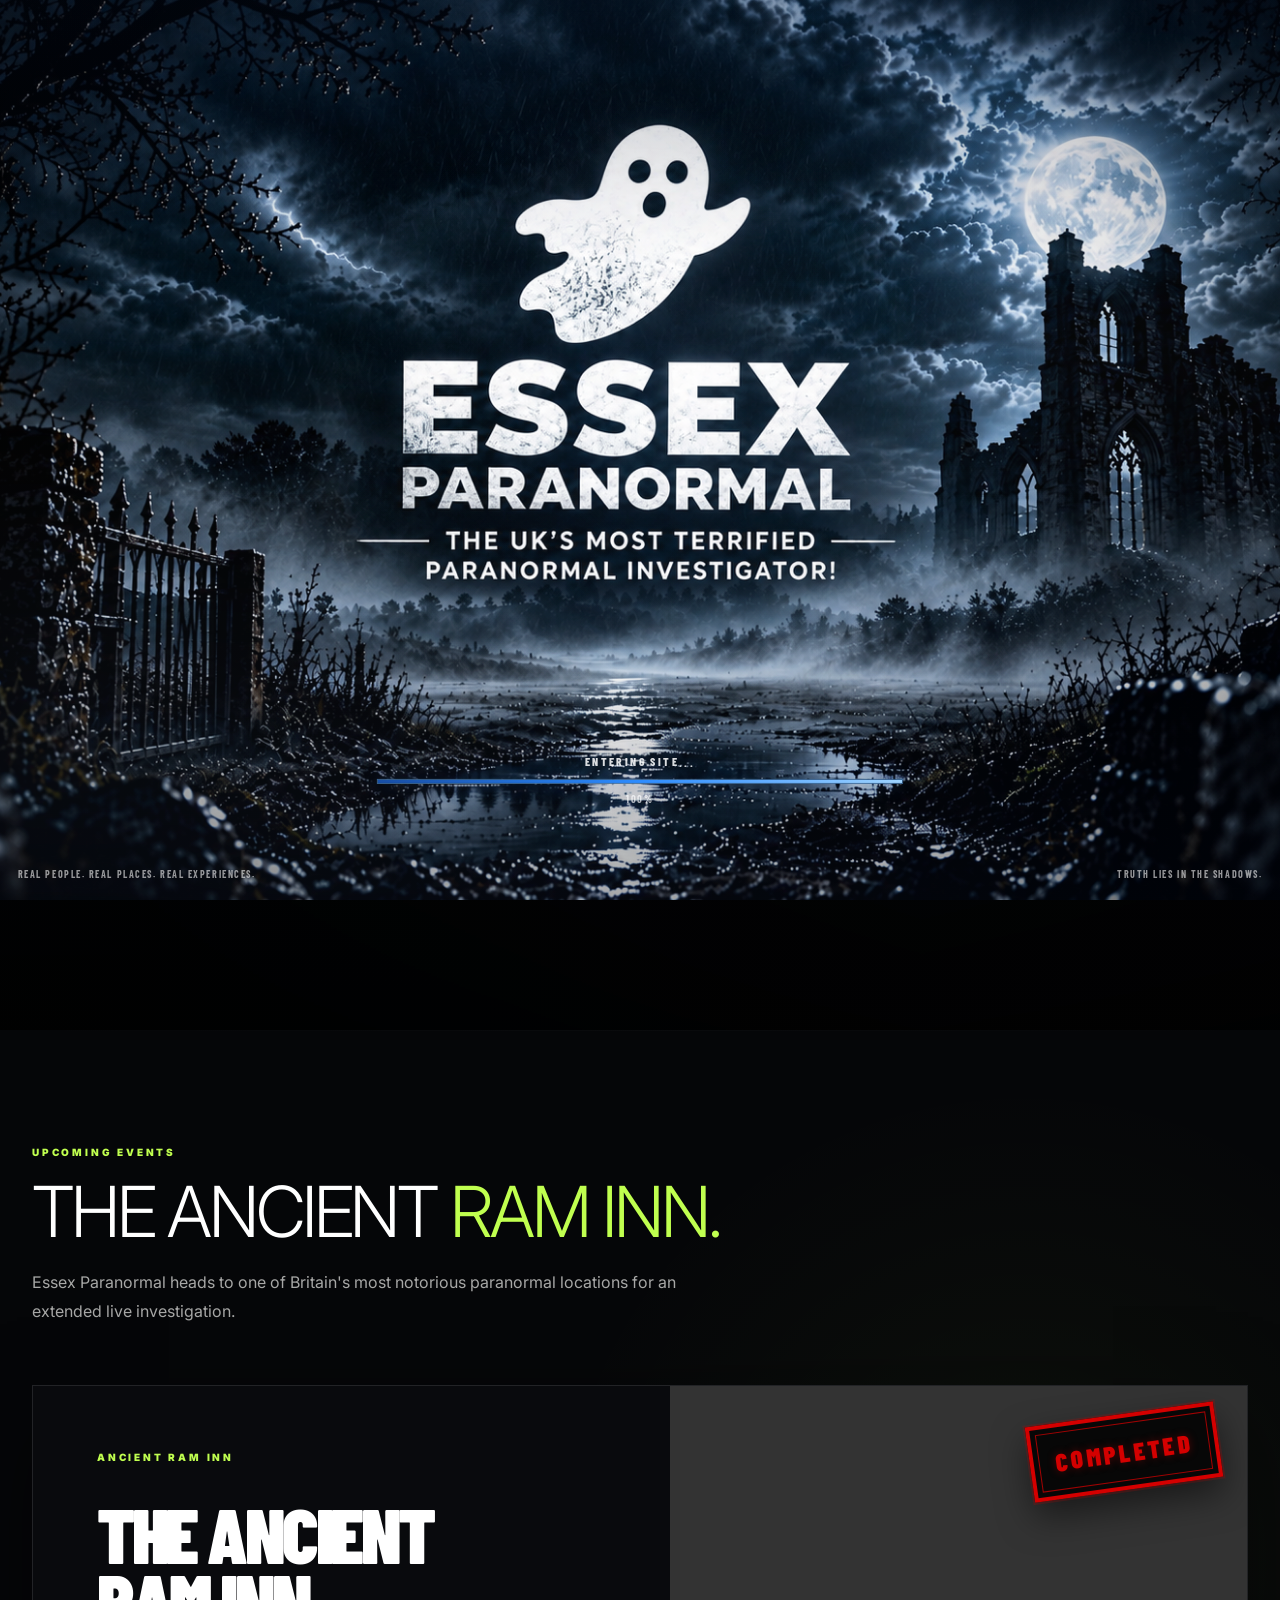
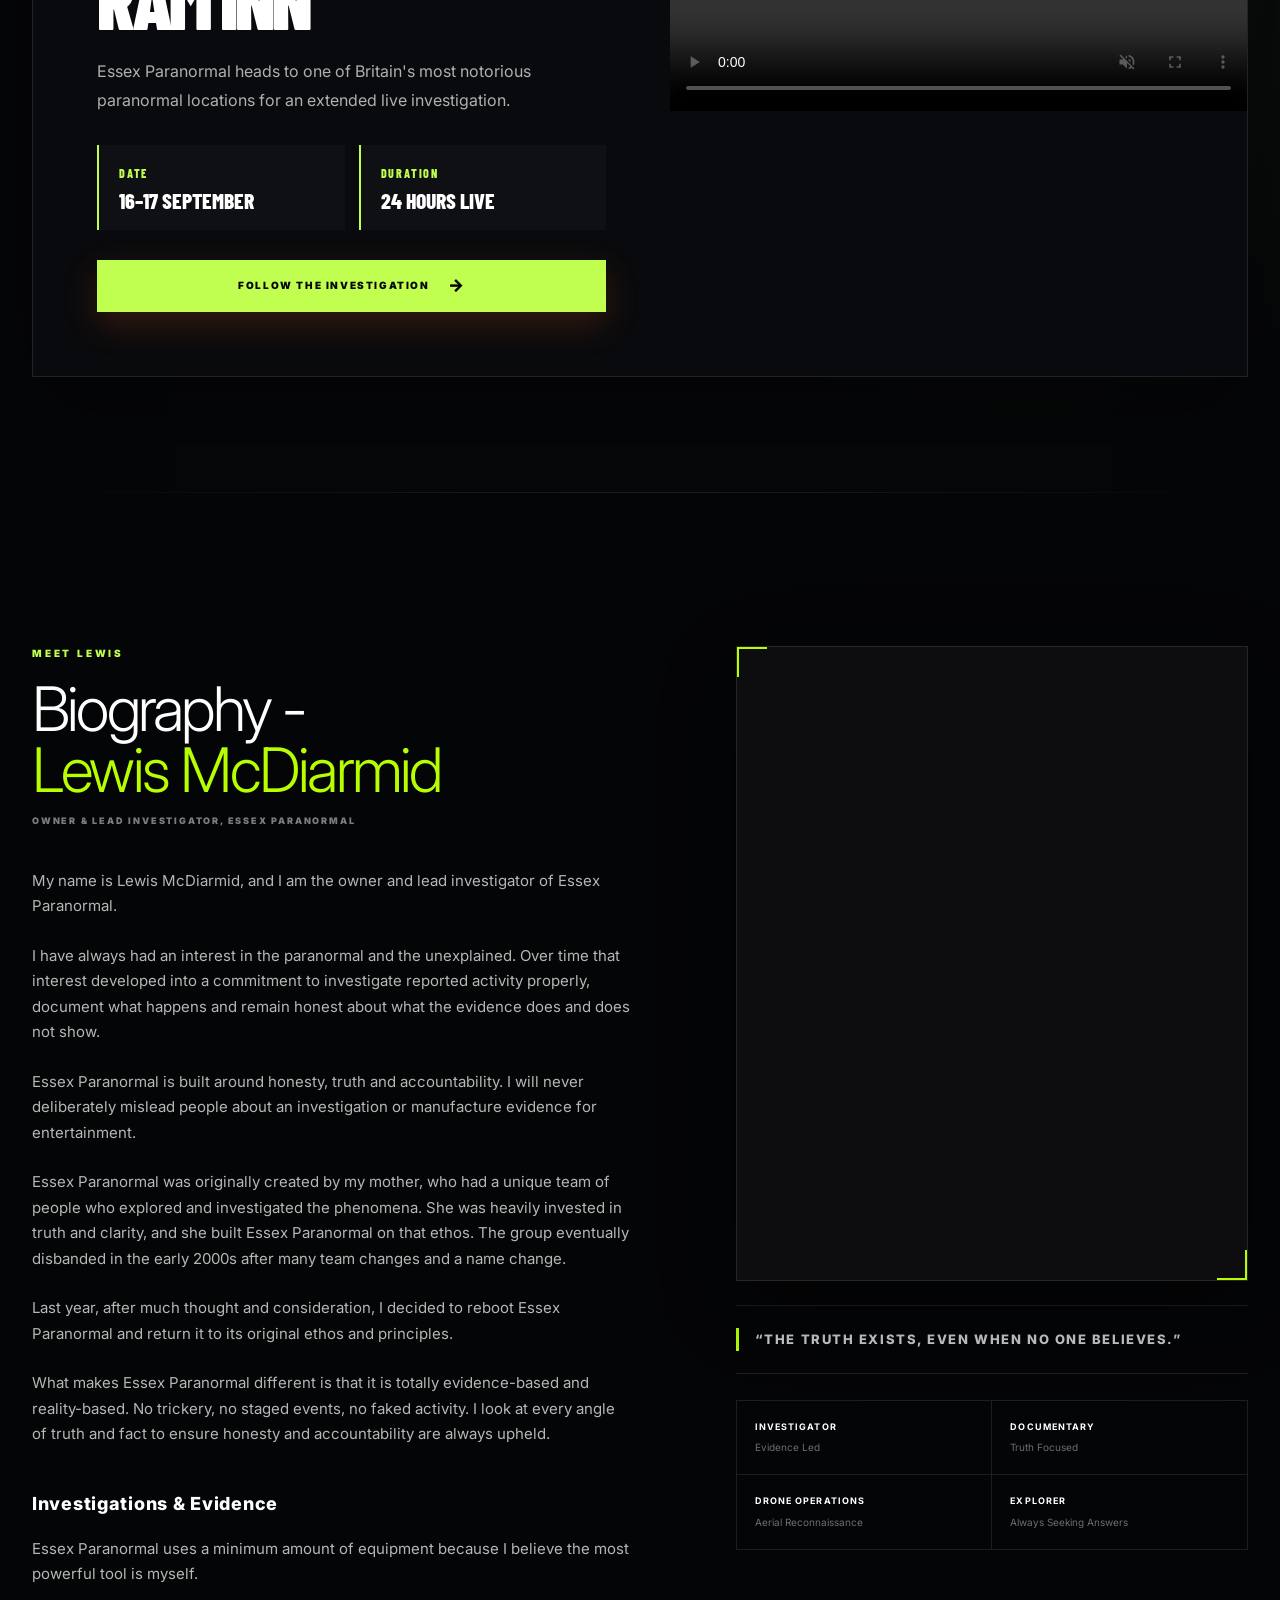
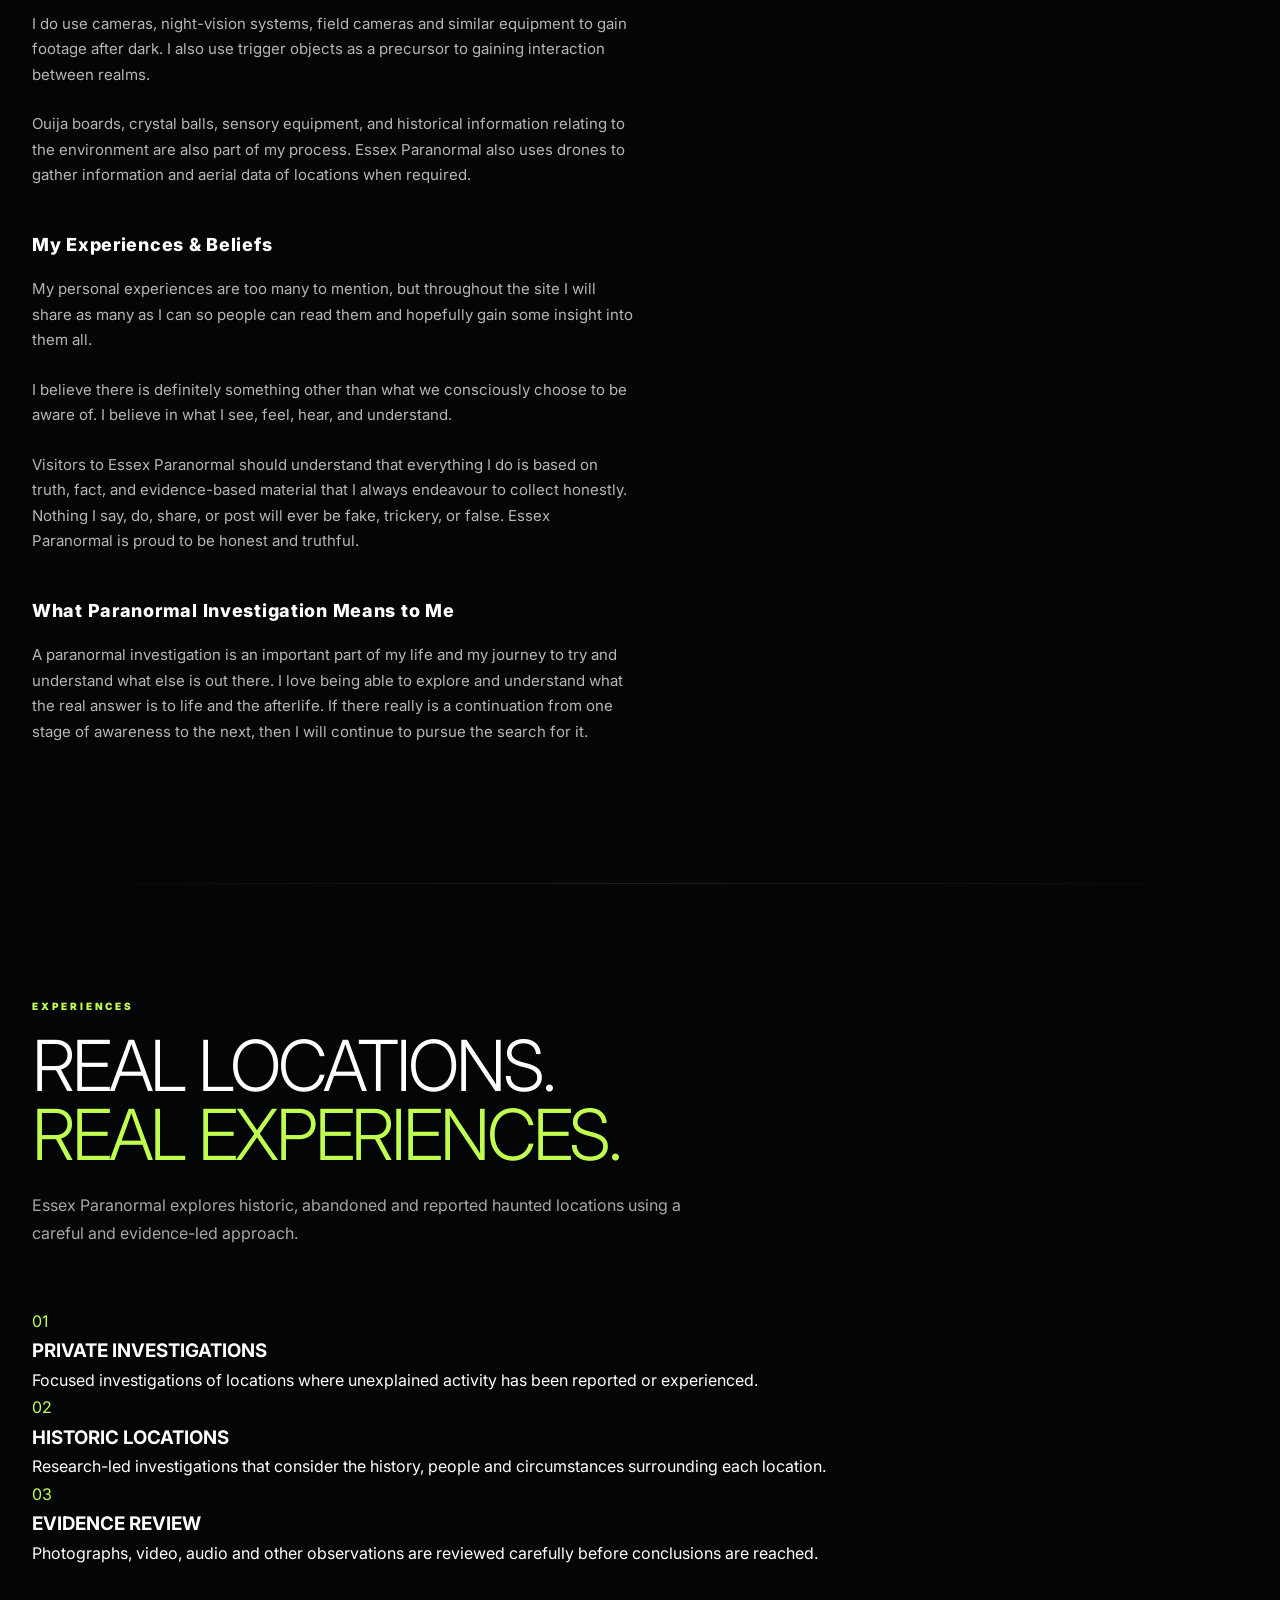
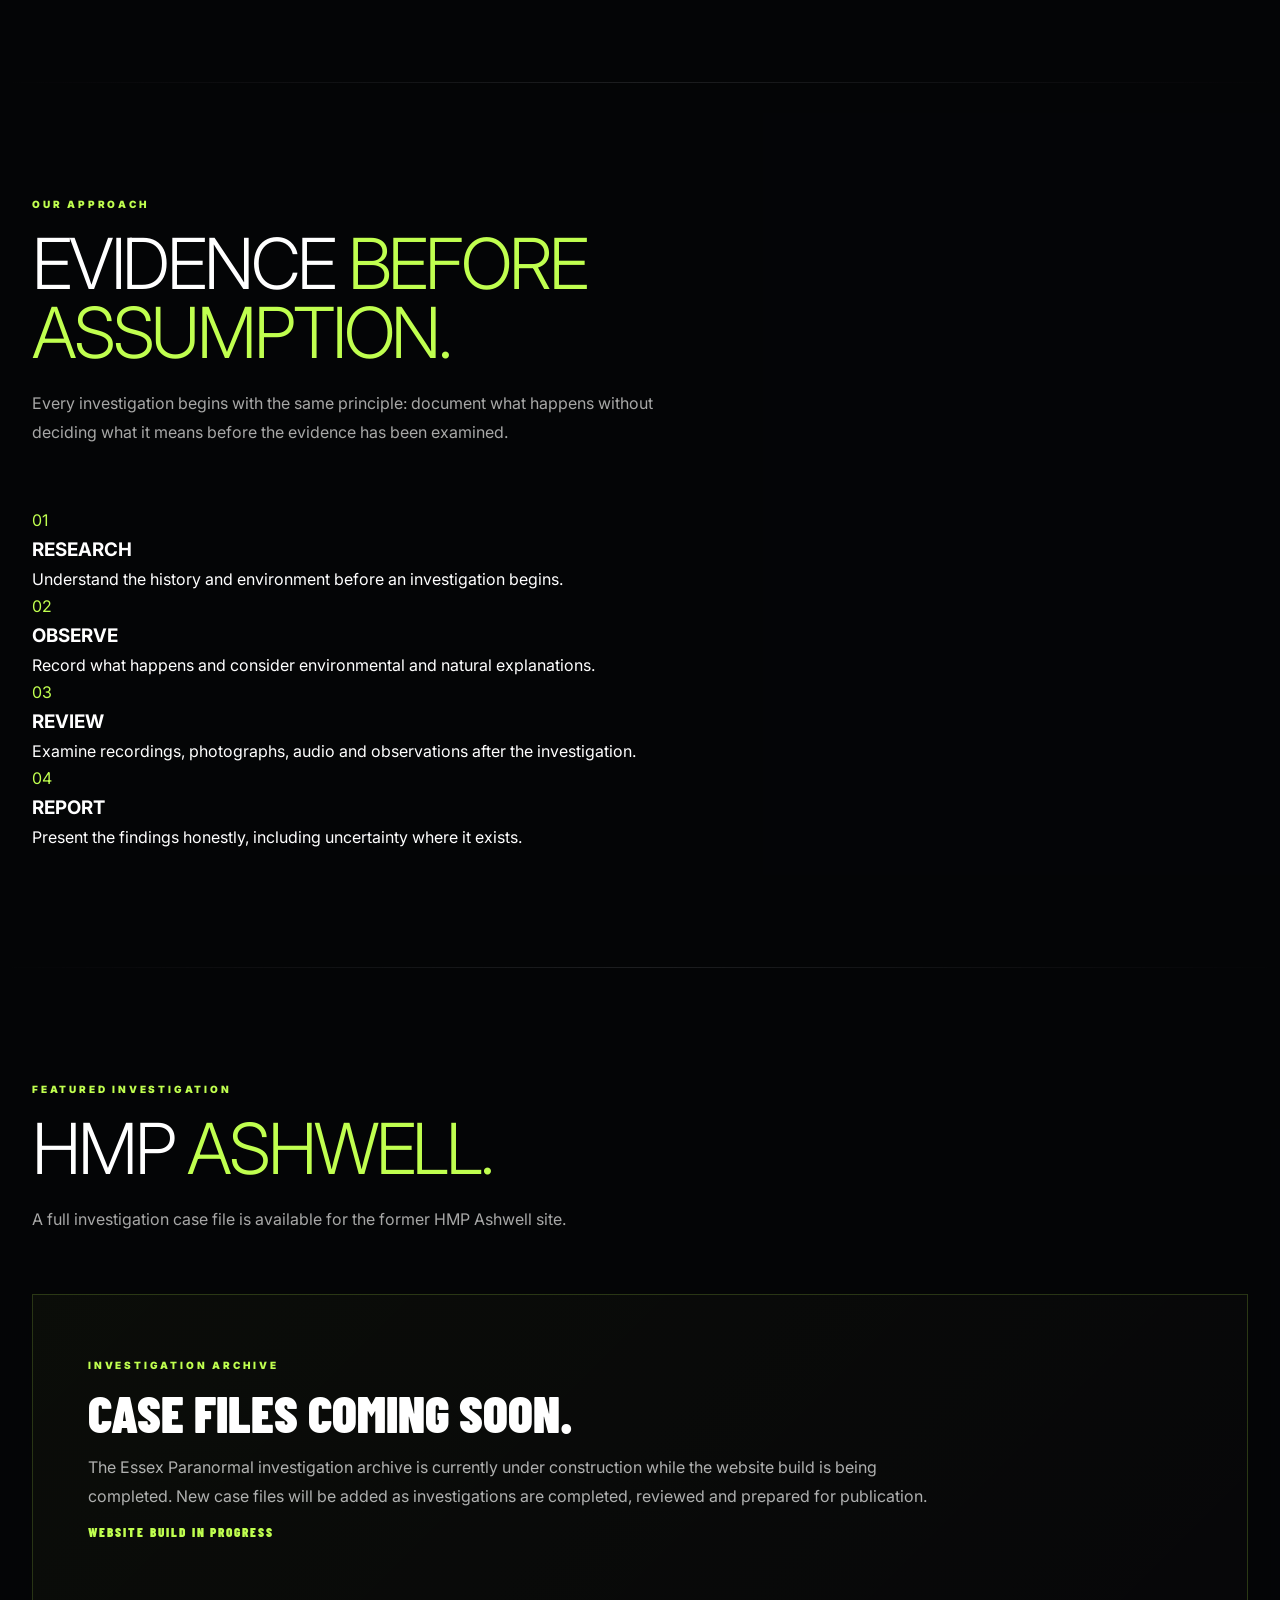
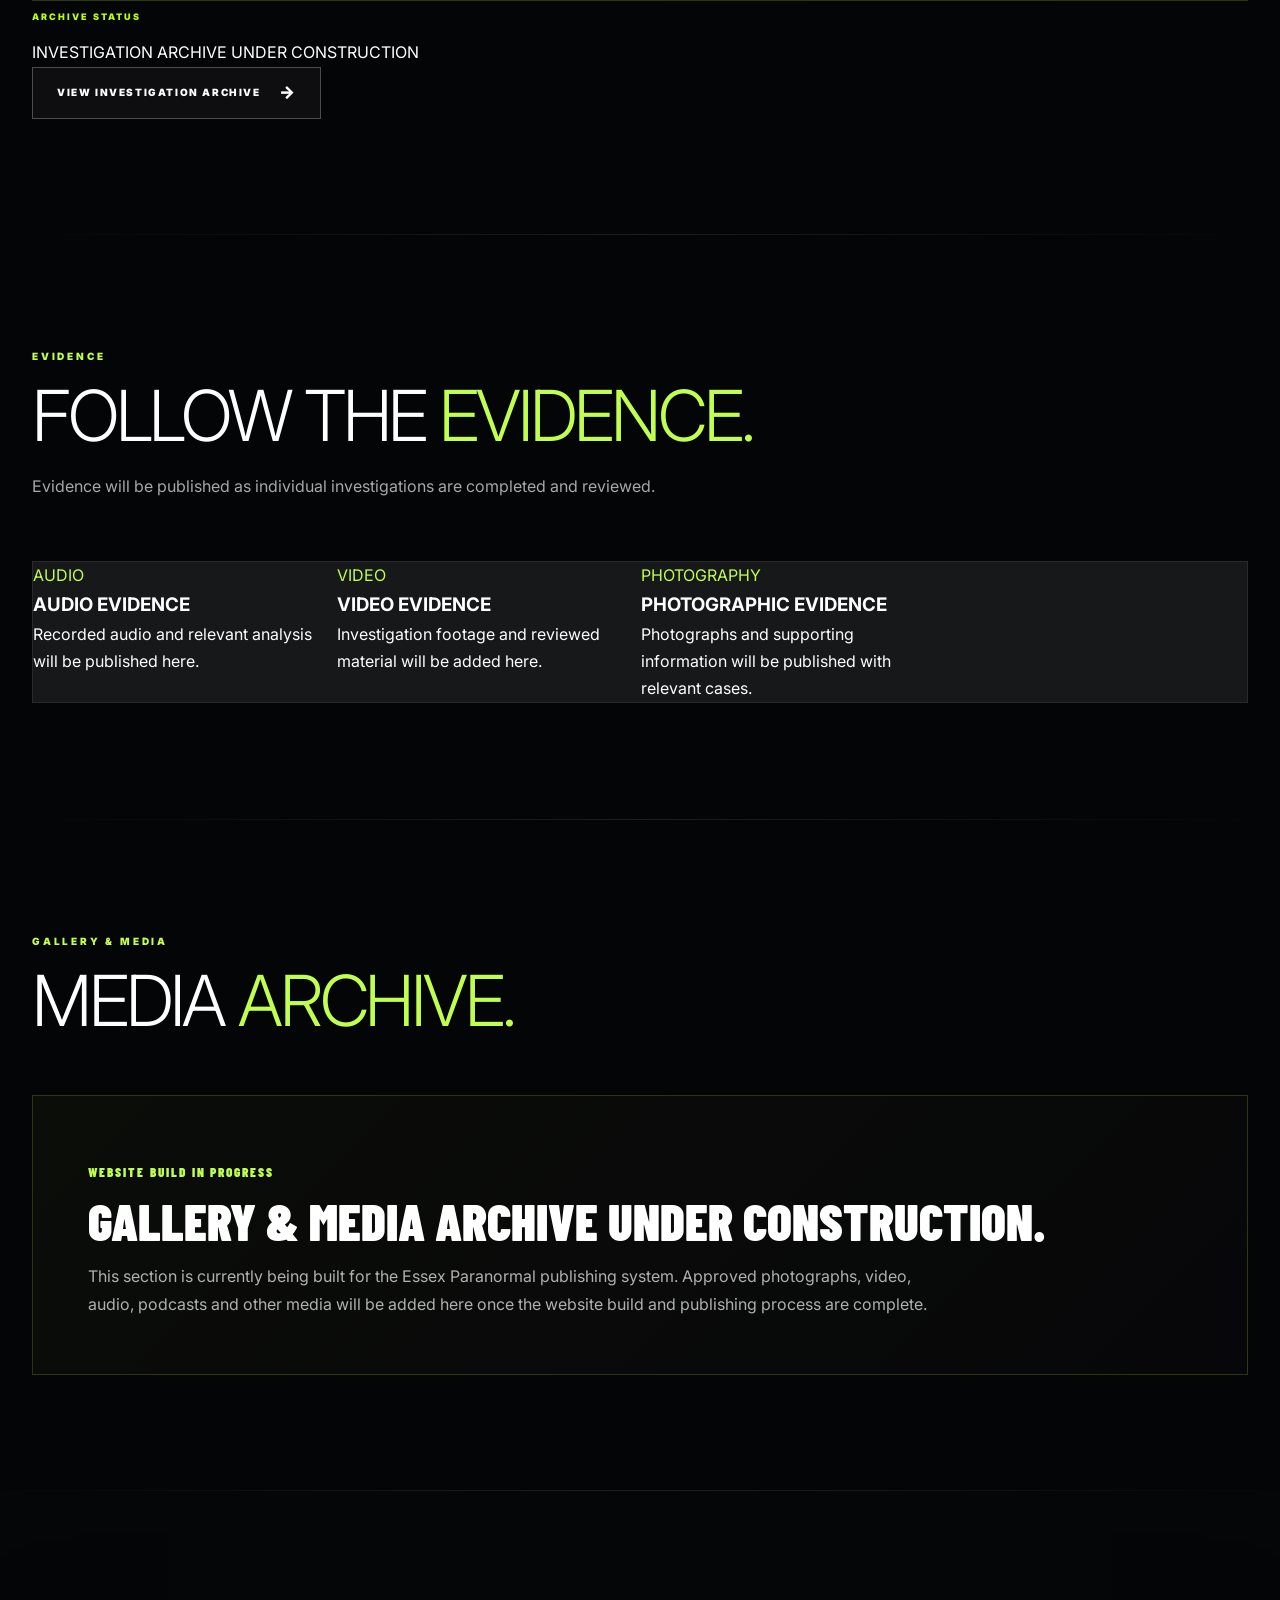
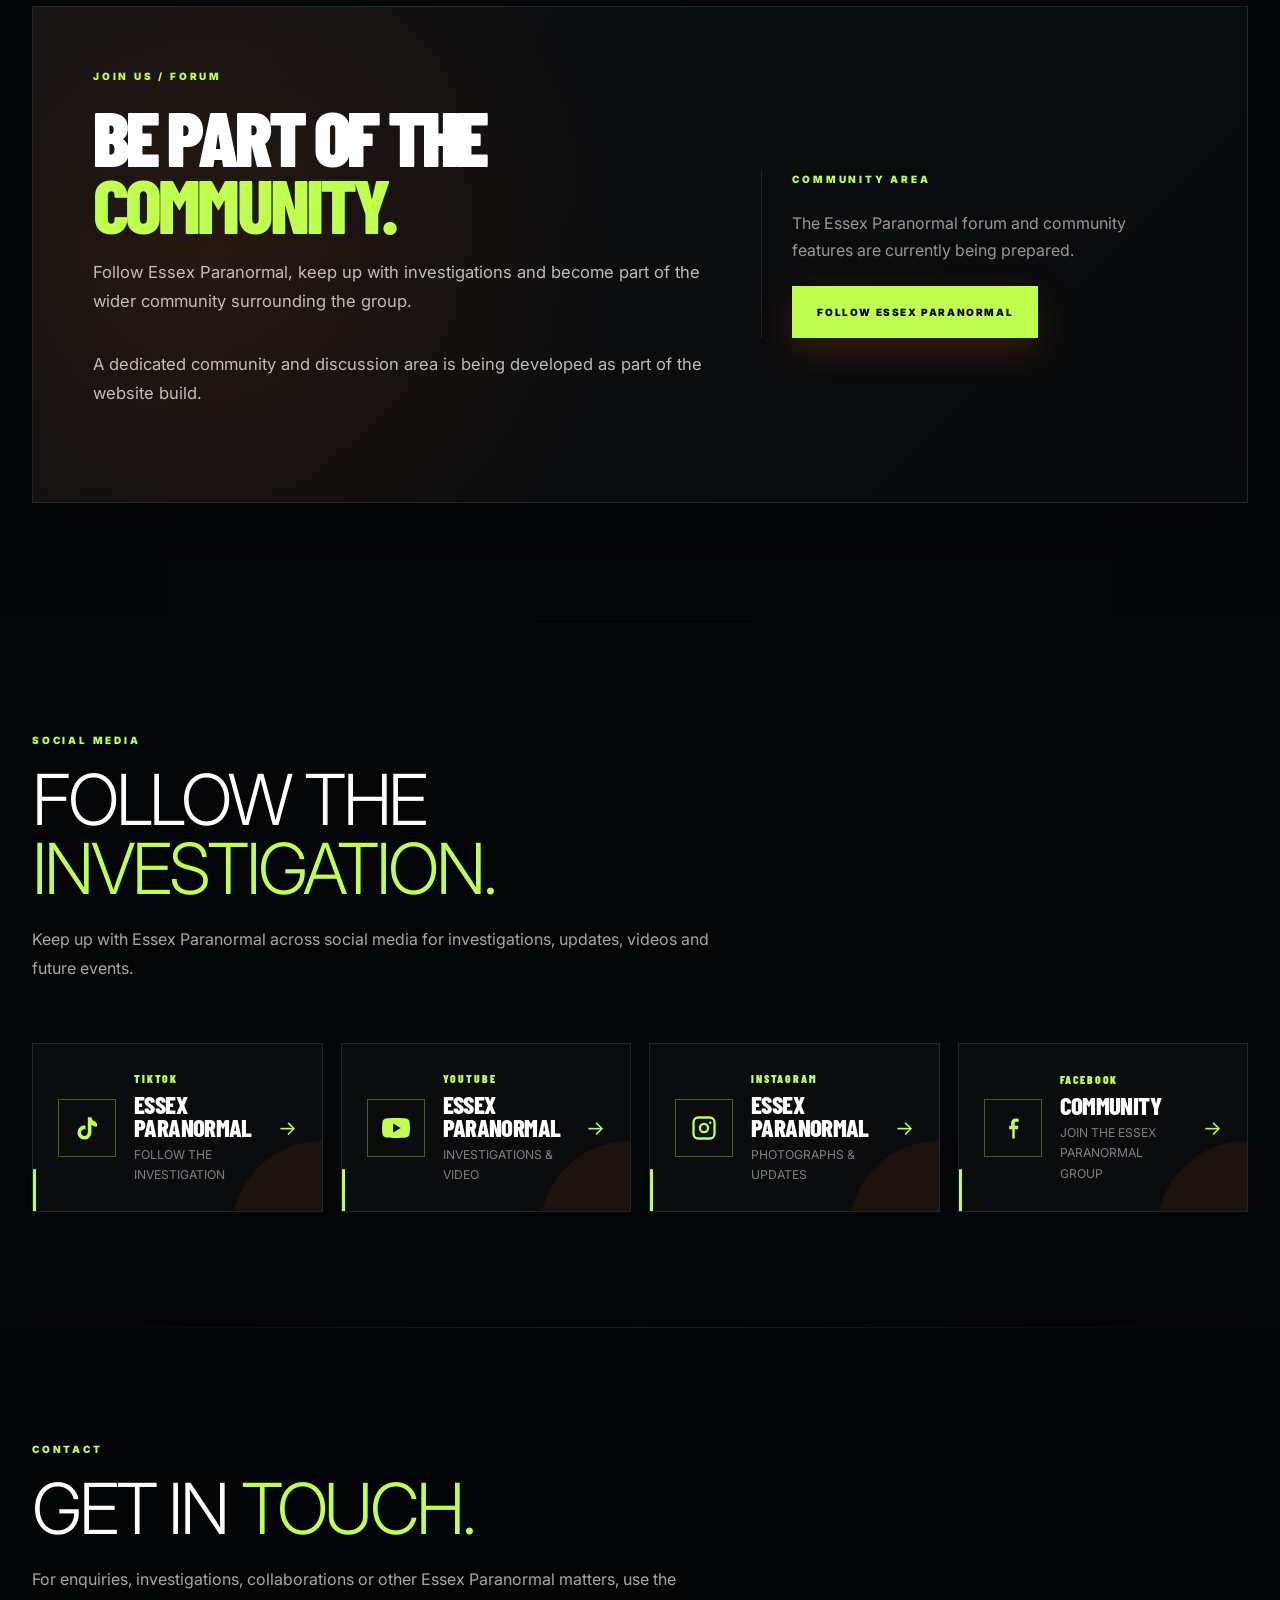
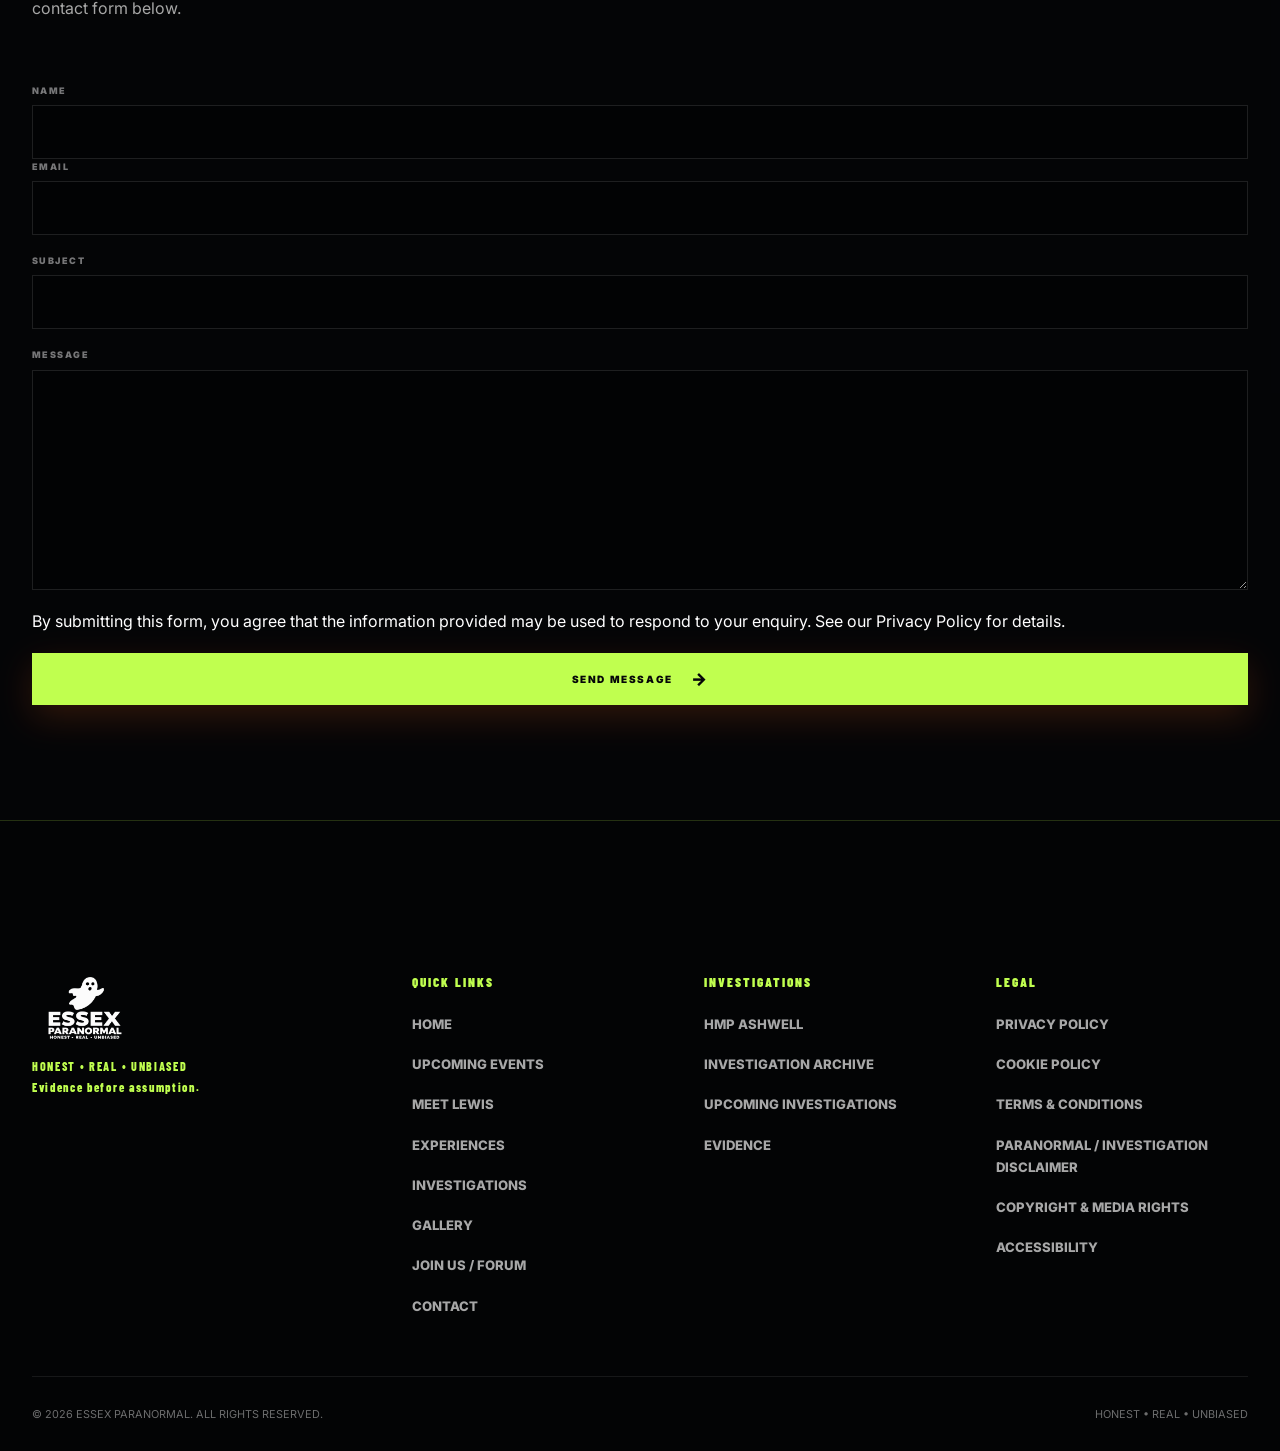
==== commit 9fd79b17: "Update print statement from 'Hello' to 'Goodbye'" ====
--- a/index.html
+++ b/index.html
@@ -29,9 +29,7 @@
         content="dark"
     >
 
-    <title>
-        Essex Paranormal | Evidence Before Assumption
-    </title>
+    <title>Essex Paranormal | Evidence Before Assumption</title>
 
     <link
         rel="preconnect"
@@ -54,12 +52,176 @@
         href="/style.css"
     >
 
-
     <style>
 
-        /* =====================================================
+        /* =========================================================
+           ESSEX PARANORMAL MASTER OVERRIDES
+           GREEN / BLACK / WHITE
+           ZERO ORANGE
+           ========================================================= */
+
+        :root {
+            --ep-green: #c0ff4f;
+            --ep-green-bright: #d5ff78;
+            --ep-green-dark: #7fae20;
+            --ep-black: #050608;
+            --ep-panel: #090b0d;
+            --ep-white: #ffffff;
+            --ep-muted: rgba(255,255,255,.68);
+            --ep-border: rgba(192,255,79,.22);
+        }
+
+        html {
+            scroll-behavior: smooth;
+            overflow-x: hidden;
+        }
+
+        body {
+            overflow-x: hidden;
+            background: var(--ep-black);
+            color: var(--ep-white);
+        }
+
+        img,
+        video {
+            max-width: 100%;
+        }
+
+        a,
+        button,
+        input,
+        textarea {
+            -webkit-tap-highlight-color: transparent;
+        }
+
+        /* =========================================================
+           HEADER
+           ========================================================= */
+
+        .site-header {
+            position: relative;
+            z-index: 9000;
+        }
+
+        .brand-logo-crop {
+            display: block;
+            width: 78px;
+            height: 58px;
+            overflow: hidden;
+            background: transparent;
+        }
+
+        .brand-logo {
+            display: block;
+            width: 100%;
+            height: 100%;
+            object-fit: contain;
+        }
+
+        /* =========================================================
+           GLOBAL GREEN OVERRIDES
+           ========================================================= */
+
+        .eyebrow,
+        .section-heading h2 span,
+        .community-copy h2 span,
+        .social-heading h2 span,
+        .feature-number,
+        .method-card > span,
+        .evidence-card > span,
+        .case-meta span,
+        .social-platform,
+        .social-icon,
+        .social-arrow {
+            color: var(--ep-green) !important;
+        }
+
+        .button-primary {
+            background: var(--ep-green) !important;
+            border-color: var(--ep-green) !important;
+            color: #050608 !important;
+        }
+
+        .button-primary:hover {
+            background: var(--ep-green-bright) !important;
+            border-color: var(--ep-green-bright) !important;
+            color: #050608 !important;
+        }
+
+        .button-secondary {
+            border-color: rgba(192,255,79,.55) !important;
+            color: var(--ep-white) !important;
+        }
+
+        .button-secondary:hover {
+            border-color: var(--ep-green) !important;
+            color: var(--ep-green) !important;
+        }
+
+        /* =========================================================
+           CONSTRUCTION TICKER
+           ========================================================= */
+
+        .construction-ticker {
+            position: relative;
+            z-index: 500;
+            width: 100%;
+            overflow: hidden;
+            background: #050608;
+            border-top: 1px solid rgba(192,255,79,.22);
+            border-bottom: 1px solid rgba(192,255,79,.22);
+            padding: 11px 0;
+        }
+
+        .construction-ticker-track {
+            display: flex;
+            width: max-content;
+            white-space: nowrap;
+            animation: epTicker 28s linear infinite;
+        }
+
+        .construction-ticker-track span {
+            display: block;
+            flex-shrink: 0;
+            padding-right: 80px;
+            color: rgba(255,255,255,.82);
+            font-family: "Barlow Condensed", sans-serif;
+            font-size: .72rem;
+            font-weight: 800;
+            letter-spacing: .14em;
+        }
+
+        @keyframes epTicker {
+            from {
+                transform: translateX(0);
+            }
+
+            to {
+                transform: translateX(-50%);
+            }
+        }
+
+        /* =========================================================
+           HERO
+           ========================================================= */
+
+        .hero {
+            position: relative;
+            overflow: hidden;
+        }
+
+        .hero-content {
+            position: relative;
+            z-index: 5;
+        }
+
+        .hero-scroll {
+            z-index: 10;
+        }
+
+        /* =========================================================
            UPCOMING EVENTS
-           ===================================================== */
+           ========================================================= */
 
         .upcoming-events-section {
             position: relative;
@@ -67,8 +229,8 @@
             background:
                 radial-gradient(
                     circle at 80% 50%,
-                    rgba(255,106,26,.045),
-                    transparent 40%
+                    rgba(192,255,79,.045),
+                    transparent 42%
                 ),
                 #050608;
         }
@@ -98,7 +260,7 @@
             overflow: hidden;
             border: 1px solid rgba(255,255,255,.10);
             background: #090a0d;
-            box-shadow: 0 30px 90px rgba(0,0,0,.35);
+            box-shadow: 0 30px 90px rgba(0,0,0,.4);
         }
 
         .upcoming-event-content {
@@ -112,8 +274,8 @@
 
         .upcoming-event-content h3 {
             margin: 18px 0 25px;
-            color: var(--white);
-            font-family: "Barlow Condensed",sans-serif;
+            color: var(--ep-white);
+            font-family: "Barlow Condensed", sans-serif;
             font-size: clamp(3rem,6vw,6rem);
             line-height: .86;
             font-weight: 900;
@@ -124,30 +286,29 @@
         .upcoming-event-description {
             max-width: 620px;
             margin: 0 0 30px;
-            color: var(--muted);
+            color: var(--ep-muted);
             font-size: 1rem;
             line-height: 1.8;
         }
 
         .upcoming-event-details {
             display: grid;
-            grid-template-columns:
-                repeat(2,minmax(0,1fr));
+            grid-template-columns: repeat(2,minmax(0,1fr));
             gap: 14px;
             margin-bottom: 30px;
         }
 
         .upcoming-event-details div {
             padding: 18px 20px;
-            border-left: 2px solid var(--orange);
+            border-left: 2px solid var(--ep-green);
             background: rgba(255,255,255,.025);
         }
 
         .upcoming-event-details span {
             display: block;
             margin-bottom: 7px;
-            color: var(--orange);
-            font-family: "Barlow Condensed",sans-serif;
+            color: var(--ep-green);
+            font-family: "Barlow Condensed", sans-serif;
             font-size: .75rem;
             font-weight: 800;
             letter-spacing: .15em;
@@ -155,8 +316,8 @@
 
         .upcoming-event-details strong {
             display: block;
-            color: var(--white);
-            font-family: "Barlow Condensed",sans-serif;
+            color: var(--ep-white);
+            font-family: "Barlow Condensed", sans-serif;
             font-size: 1.35rem;
             line-height: 1;
             font-weight: 800;
@@ -182,10 +343,9 @@
             background: #000 !important;
         }
 
-
-        /* =====================================================
+        /* =========================================================
            COMPLETED STAMP
-           ===================================================== */
+           ========================================================= */
 
         .completed-stamp {
             position: absolute;
@@ -199,8 +359,8 @@
             padding: 13px 22px;
             border: 4px solid #d40000;
             color: #d40000;
-            background: rgba(0,0,0,.82);
-            font-family: "Barlow Condensed",sans-serif;
+            background: rgba(0,0,0,.86);
+            font-family: "Barlow Condensed", sans-serif;
             font-size: 1.55rem;
             font-weight: 900;
             letter-spacing: .14em;
@@ -209,8 +369,7 @@
             box-shadow:
                 0 0 0 2px rgba(212,0,0,.18),
                 0 15px 35px rgba(0,0,0,.5);
-            text-shadow:
-                0 0 8px rgba(212,0,0,.35);
+            text-shadow: 0 0 8px rgba(212,0,0,.35);
             pointer-events: none;
         }
 
@@ -221,14 +380,150 @@
             border: 1px solid rgba(212,0,0,.75);
         }
 
-
-        /* =====================================================
-           COMMUNITY / FORUM
-           ===================================================== */
+        /* =========================================================
+           HMP ASHWELL FEATURE
+           ========================================================= */
+
+        .featured-investigation {
+            display: grid;
+            grid-template-columns: minmax(0,1.1fr) minmax(0,.9fr);
+            overflow: hidden;
+            border: 1px solid rgba(255,255,255,.10);
+            background: #090a0d;
+            box-shadow: 0 30px 80px rgba(0,0,0,.35);
+        }
+
+        .featured-investigation-image {
+            min-height: 460px;
+            overflow: hidden;
+            background: #000;
+        }
+
+        .featured-investigation-image img {
+            width: 100%;
+            height: 100%;
+            display: block;
+            object-fit: cover;
+        }
+
+        .featured-investigation-content {
+            display: flex;
+            flex-direction: column;
+            justify-content: center;
+            padding: clamp(30px,5vw,60px);
+        }
+
+        .featured-investigation-content h3 {
+            margin: 14px 0 20px;
+            color: var(--ep-white);
+            font-family: "Barlow Condensed", sans-serif;
+            font-size: clamp(3rem,5vw,5.5rem);
+            line-height: .88;
+            font-weight: 900;
+            letter-spacing: -.045em;
+        }
+
+        .featured-investigation-content p {
+            color: var(--ep-muted);
+            line-height: 1.8;
+        }
+
+        .case-meta {
+            display: grid;
+            gap: 5px;
+            margin: 25px 0 30px;
+            padding: 18px 20px;
+            border-left: 2px solid var(--ep-green);
+            background: rgba(255,255,255,.025);
+        }
+
+        .case-meta strong {
+            color: var(--ep-white);
+            font-family: "Barlow Condensed", sans-serif;
+            font-size: 1.25rem;
+            letter-spacing: .04em;
+        }
+
+        .case-status-grid {
+            display: grid;
+            grid-template-columns: repeat(3,minmax(0,1fr));
+            gap: 10px;
+            margin: 20px 0 28px;
+        }
+
+        .case-status-grid div {
+            padding: 13px;
+            border: 1px solid rgba(255,255,255,.08);
+            background: rgba(255,255,255,.025);
+        }
+
+        .case-status-grid small {
+            display: block;
+            margin-bottom: 5px;
+            color: var(--ep-green);
+            font-family: "Barlow Condensed", sans-serif;
+            font-size: .68rem;
+            font-weight: 800;
+            letter-spacing: .12em;
+        }
+
+        .case-status-grid strong {
+            color: var(--ep-white);
+            font-size: .75rem;
+            line-height: 1.3;
+        }
+
+        /* =========================================================
+           ARCHIVE COMING SOON
+           ========================================================= */
+
+        .archive-coming-soon,
+        .gallery-coming-soon {
+            margin-top: 28px;
+            padding: clamp(28px,5vw,55px);
+            border: 1px solid rgba(192,255,79,.18);
+            background:
+                linear-gradient(
+                    135deg,
+                    rgba(192,255,79,.035),
+                    rgba(255,255,255,.012)
+                );
+        }
+
+        .archive-coming-soon h3,
+        .gallery-coming-soon h3 {
+            margin: 12px 0 16px;
+            color: var(--ep-white);
+            font-family: "Barlow Condensed", sans-serif;
+            font-size: clamp(2rem,4vw,3.8rem);
+            line-height: .95;
+            font-weight: 900;
+            text-transform: uppercase;
+        }
+
+        .archive-coming-soon p,
+        .gallery-coming-soon p {
+            max-width: 850px;
+            color: var(--ep-muted);
+            line-height: 1.8;
+        }
+
+        .archive-coming-soon strong,
+        .gallery-coming-soon strong {
+            display: inline-block;
+            margin-top: 10px;
+            color: var(--ep-green);
+            font-family: "Barlow Condensed", sans-serif;
+            font-size: .82rem;
+            font-weight: 900;
+            letter-spacing: .15em;
+        }
+
+        /* =========================================================
+           COMMUNITY
+           ========================================================= */
 
         .community-section {
-            position: relative;
-            overflow: hidden;
             background: #050608;
         }
 
@@ -238,7 +533,6 @@
                 minmax(0,1.2fr)
                 minmax(300px,.8fr);
             gap: 30px;
-            align-items: stretch;
             padding: clamp(28px,5vw,60px);
             border: 1px solid rgba(255,255,255,.10);
             background:
@@ -252,8 +546,8 @@
 
         .community-copy h2 {
             margin: 0 0 20px;
-            color: var(--white);
-            font-family: "Barlow Condensed",sans-serif;
+            color: var(--ep-white);
+            font-family: "Barlow Condensed", sans-serif;
             font-size: clamp(3rem,6vw,6rem);
             line-height: .88;
             font-weight: 900;
@@ -261,13 +555,9 @@
             text-transform: uppercase;
         }
 
-        .community-copy h2 span {
-            color: var(--orange);
-        }
-
         .community-copy p {
             max-width: 720px;
-            color: var(--muted);
+            color: var(--ep-muted);
             line-height: 1.8;
         }
 
@@ -280,59 +570,23 @@
             border-left: 1px solid rgba(255,255,255,.10);
         }
 
-        .community-action .eyebrow {
-            margin-bottom: 12px;
-        }
-
         .community-action p {
             margin: 0 0 22px;
-            color: var(--muted-dark);
-            font-size: .82rem;
+            color: rgba(255,255,255,.58);
             line-height: 1.7;
         }
 
-
-        /* =====================================================
-           SOCIAL MEDIA
-           ===================================================== */
+        /* =========================================================
+           SOCIAL
+           ========================================================= */
 
         .social-section {
-            position: relative;
-            overflow: hidden;
             background: #050608;
-        }
-
-        .social-heading {
-            max-width: 850px;
-            margin-bottom: 42px;
-        }
-
-        .social-heading h2 {
-            margin: 0 0 20px;
-            color: var(--white);
-            font-family: "Barlow Condensed",sans-serif;
-            font-size: clamp(3rem,6vw,6rem);
-            line-height: .88;
-            font-weight: 900;
-            letter-spacing: -.05em;
-            text-transform: uppercase;
-        }
-
-        .social-heading h2 span {
-            color: var(--orange);
-        }
-
-        .social-heading p {
-            max-width: 700px;
-            margin: 0;
-            color: var(--muted);
-            line-height: 1.8;
         }
 
         .social-grid {
             display: grid;
-            grid-template-columns:
-                repeat(4,minmax(0,1fr));
+            grid-template-columns: repeat(4,minmax(0,1fr));
             gap: 18px;
         }
 
@@ -344,7 +598,7 @@
             min-height: 150px;
             padding: 25px;
             overflow: hidden;
-            color: var(--white);
+            color: var(--ep-white);
             text-decoration: none;
             border: 1px solid rgba(255,255,255,.10);
             background: rgba(255,255,255,.025);
@@ -361,7 +615,7 @@
             top: 0;
             bottom: 0;
             width: 3px;
-            background: var(--orange);
+            background: var(--ep-green);
             transform: scaleY(.25);
             transform-origin: bottom;
             transition: transform .35s ease;
@@ -369,8 +623,8 @@
 
         .social-button:hover {
             transform: translateY(-5px);
-            border-color: var(--border-orange);
-            background: rgba(255,106,26,.045);
+            border-color: var(--ep-green);
+            background: rgba(192,255,79,.045);
         }
 
         .social-button:hover::before {
@@ -383,8 +637,7 @@
             height: 58px;
             display: grid;
             place-items: center;
-            color: var(--orange);
-            border: 1px solid var(--border-orange);
+            border: 1px solid rgba(192,255,79,.35);
         }
 
         .social-icon svg {
@@ -402,8 +655,7 @@
         .social-platform {
             display: block;
             margin-bottom: 4px;
-            color: var(--orange);
-            font-family: "Barlow Condensed",sans-serif;
+            font-family: "Barlow Condensed", sans-serif;
             font-size: .72rem;
             font-weight: 900;
             letter-spacing: .16em;
@@ -411,8 +663,8 @@
 
         .social-content h3 {
             margin: 0 0 5px;
-            color: var(--white);
-            font-family: "Barlow Condensed",sans-serif;
+            color: var(--ep-white);
+            font-family: "Barlow Condensed", sans-serif;
             font-size: 1.55rem;
             line-height: .95;
             font-weight: 800;
@@ -421,66 +673,99 @@
 
         .social-handle {
             display: block;
-            color: var(--muted-dark);
+            color: rgba(255,255,255,.48);
             font-size: .76rem;
             overflow-wrap: anywhere;
         }
 
         .social-arrow {
-            color: var(--orange);
             font-size: 1.25rem;
         }
 
-
-        /* =====================================================
-           WEBSITE UNDER CONSTRUCTION TICKER
-           ===================================================== */
-
-        .construction-ticker {
+        /* =========================================================
+           FOOTER
+           ========================================================= */
+
+        .site-footer {
             position: relative;
-            z-index: 20;
-            width: 100%;
-            overflow: hidden;
-            background: #050608;
-            border-top: 1px solid rgba(255,106,26,.25);
-            border-bottom: 1px solid rgba(255,106,26,.25);
-            padding: 11px 0;
-        }
-
-        .construction-ticker-track {
-            display: flex;
-            width: max-content;
-            white-space: nowrap;
-            animation: constructionTickerMove 24s linear infinite;
-        }
-
-        .construction-ticker-track span {
+            background: #030405;
+            border-top: 1px solid rgba(192,255,79,.18);
+        }
+
+        .footer-grid {
+            display: grid;
+            grid-template-columns:
+                1.35fr
+                1fr
+                1fr
+                1fr;
+            gap: 40px;
+            padding: 70px 0 50px;
+        }
+
+        .footer-brand img {
             display: block;
-            flex-shrink: 0;
-            padding-right: 70px;
-            color: var(--white);
-            font-family: "Barlow Condensed",sans-serif;
-            font-size: .72rem;
+            width: 105px;
+            height: auto;
+            margin-bottom: 15px;
+        }
+
+        .footer-brand p {
+            color: var(--ep-green);
+            font-family: "Barlow Condensed", sans-serif;
+            font-size: .75rem;
             font-weight: 800;
             letter-spacing: .14em;
         }
 
-        @keyframes constructionTickerMove {
-
-            from {
-                transform: translateX(-50%);
-            }
-
-            to {
-                transform: translateX(0);
-            }
-
-        }
-
-
-        /* =====================================================
-           CINEMATIC ENTRY INTRO
-           ===================================================== */
+        .footer-links {
+            display: flex;
+            flex-direction: column;
+            gap: 9px;
+        }
+
+        .footer-links h3 {
+            margin: 0 0 10px;
+            color: var(--ep-green);
+            font-family: "Barlow Condensed", sans-serif;
+            font-size: .82rem;
+            font-weight: 900;
+            letter-spacing: .15em;
+        }
+
+        .footer-links a {
+            color: rgba(255,255,255,.65);
+            text-decoration: none;
+            font-size: .82rem;
+            transition: color .2s ease;
+        }
+
+        .footer-links a:hover {
+            color: var(--ep-green);
+        }
+
+        .footer-links p {
+            margin: 0;
+            color: rgba(255,255,255,.55);
+            font-size: .82rem;
+            line-height: 1.7;
+        }
+
+        .footer-bottom {
+            display: flex;
+            justify-content: space-between;
+            gap: 20px;
+            padding: 20px 0;
+            border-top: 1px solid rgba(255,255,255,.08);
+            color: rgba(255,255,255,.42);
+            font-size: .68rem;
+            line-height: 1.5;
+        }
+
+        /* =========================================================
+           CINEMATIC INTRO
+           BLUE IS ALLOWED ONLY HERE
+           ========================================================= */
 
         #entry-screen {
             position: fixed !important;
@@ -509,7 +794,6 @@
             background-position: center center !important;
             background-repeat: no-repeat !important;
             background-size: cover !important;
-            isolation: isolate;
             transform: scale(1.012);
         }
 
@@ -570,40 +854,7 @@
                     transparent 42%
                 );
             filter: blur(24px);
-            transform:
-                translate3d(-2%,1%,0)
-                scale(1.08);
-            animation:
-                entry-mist-drift
-                9s
-                ease-in-out
-                infinite
-                alternate;
-        }
-
-        #entry-screen .entry-lightning {
-            position: absolute;
-            inset: -5%;
-            z-index: 5;
-            pointer-events: none;
-            opacity: 0;
-            background:
-                rgba(190,225,255,.18);
-            mix-blend-mode: screen;
-        }
-
-        #entry-screen .flash-one {
-            animation:
-                entry-lightning-one
-                5.1s
-                infinite;
-        }
-
-        #entry-screen .flash-two {
-            animation:
-                entry-lightning-two
-                7.4s
-                infinite;
+            animation: epMist 9s ease-in-out infinite alternate;
         }
 
         #entry-screen .entry-blue-glow {
@@ -626,6 +877,24 @@
             mix-blend-mode: screen;
         }
 
+        #entry-screen .entry-lightning {
+            position: absolute;
+            inset: -5%;
+            z-index: 5;
+            pointer-events: none;
+            opacity: 0;
+            background: rgba(190,225,255,.18);
+            mix-blend-mode: screen;
+        }
+
+        #entry-screen .flash-one {
+            animation: epLightningOne 5.1s infinite;
+        }
+
+        #entry-screen .flash-two {
+            animation: epLightningTwo 7.4s infinite;
+        }
+
         #entry-screen .entry-content {
             position: absolute;
             inset: 0;
@@ -650,7 +919,7 @@
         #entry-screen .entry-loading-label {
             margin-bottom: 8px;
             color: rgba(255,255,255,.86);
-            font-family: "Barlow Condensed",sans-serif;
+            font-family: "Barlow Condensed", sans-serif;
             font-size: .72rem;
             font-weight: 800;
             letter-spacing: .20em;
@@ -664,8 +933,7 @@
             overflow: hidden;
             border: 1px solid rgba(100,175,255,.55);
             background: rgba(0,0,0,.68);
-            box-shadow:
-                0 0 20px rgba(35,125,255,.22);
+            box-shadow: 0 0 20px rgba(35,125,255,.22);
         }
 
         #entry-screen .entry-loading-fill {
@@ -679,15 +947,14 @@
                     #2d8cff,
                     #9ed3ff
                 );
-            box-shadow:
-                0 0 16px rgba(45,140,255,.95);
+            box-shadow: 0 0 16px rgba(45,140,255,.95);
             transition: width .08s linear;
         }
 
         #entry-screen .entry-loading-percent {
             margin-top: 7px;
             color: rgba(255,255,255,.68);
-            font-family: "Barlow Condensed",sans-serif;
+            font-family: "Barlow Condensed", sans-serif;
             font-size: .65rem;
             font-weight: 700;
             letter-spacing: .18em;
@@ -698,7 +965,7 @@
             left: 25px;
             bottom: 22px;
             color: rgba(255,255,255,.58);
-            font-family: "Barlow Condensed",sans-serif;
+            font-family: "Barlow Condensed", sans-serif;
             font-size: .62rem;
             font-weight: 700;
             letter-spacing: .15em;
@@ -711,7 +978,7 @@
             right: 25px;
             bottom: 22px;
             color: rgba(255,255,255,.58);
-            font-family: "Barlow Condensed",sans-serif;
+            font-family: "Barlow Condensed", sans-serif;
             font-size: .62rem;
             font-weight: 700;
             letter-spacing: .15em;
@@ -725,8 +992,7 @@
             pointer-events: none !important;
         }
 
-        @keyframes entry-mist-drift {
-
+        @keyframes epMist {
             from {
                 transform:
                     translate3d(-2%,1%,0)
@@ -738,11 +1004,9 @@
                     translate3d(3%,-2%,0)
                     scale(1.13);
             }
-
-        }
-
-        @keyframes entry-lightning-one {
-
+        }
+
+        @keyframes epLightningOne {
             0%,
             67%,
             100% {
@@ -768,11 +1032,9 @@
             70.8% {
                 opacity: 0;
             }
-
-        }
-
-        @keyframes entry-lightning-two {
-
+        }
+
+        @keyframes epLightningTwo {
             0%,
             35%,
             100% {
@@ -790,13 +1052,24 @@
             37% {
                 opacity: 0;
             }
-
-        }
-
-
-        /* =====================================================
-           RESPONSIVE
-           ===================================================== */
+        }
+
+        /* =========================================================
+           MOBILE / TABLET
+           ========================================================= */
+
+        @media (max-width:1100px) {
+
+            .social-grid {
+                grid-template-columns: 1fr 1fr;
+            }
+
+            .footer-grid {
+                grid-template-columns:
+                    1fr 1fr;
+            }
+
+        }
 
         @media (max-width:900px) {
 
@@ -805,9 +1078,19 @@
             }
 
             .upcoming-event-video {
-                min-height: 0 !important;
-                height: auto !important;
                 order: -1;
+            }
+
+            .featured-investigation {
+                grid-template-columns: 1fr;
+            }
+
+            .featured-investigation-image {
+                min-height: 360px;
+            }
+
+            .case-status-grid {
+                grid-template-columns: 1fr 1fr 1fr;
             }
 
             .community-panel {
@@ -818,10 +1101,6 @@
                 padding: 25px 0 0;
                 border-left: 0;
                 border-top: 1px solid rgba(255,255,255,.10);
-            }
-
-            .social-grid {
-                grid-template-columns: 1fr 1fr;
             }
 
             .completed-stamp {
@@ -834,8 +1113,30 @@
 
         }
 
+        @media (max-width:700px) {
+
+            .footer-grid {
+                grid-template-columns: 1fr;
+                gap: 32px;
+                padding: 50px 0 35px;
+            }
+
+            .footer-bottom {
+                flex-direction: column;
+            }
+
+            .case-status-grid {
+                grid-template-columns: 1fr;
+            }
+
+        }
 
         @media (max-width:550px) {
+
+            .brand-logo-crop {
+                width: 64px;
+                height: 52px;
+            }
 
             .upcoming-event-content {
                 padding: 30px 22px;
@@ -847,11 +1148,6 @@
 
             .upcoming-event-details {
                 grid-template-columns: 1fr;
-            }
-
-            .upcoming-event-video {
-                min-height: 0 !important;
-                height: auto !important;
             }
 
             .social-grid {
@@ -882,13 +1178,26 @@
 
         }
 
-
-        /* =====================================================
-           PAGE LOAD POSITION
-           ===================================================== */
-
-        html {
-            scroll-behavior: smooth;
+        @media (prefers-reduced-motion: reduce) {
+
+            html {
+                scroll-behavior: auto;
+            }
+
+            *,
+            *::before,
+            *::after {
+                animation-duration: .01ms !important;
+                animation-iteration-count: 1 !important;
+                transition-duration: .01ms !important;
+            }
+
+            #entry-rain-canvas,
+            #entry-screen .entry-mist,
+            #entry-screen .entry-lightning {
+                display: none !important;
+            }
+
         }
 
     </style>
@@ -899,9 +1208,9 @@
 <body>
 
 
-    <!-- =====================================================
-         CINEMATIC ENTRY SCREEN
-         ===================================================== -->
+    <!-- =========================================================
+         CINEMATIC ENTRY
+         ========================================================= -->
 
     <div
         id="entry-screen"
@@ -934,7 +1243,6 @@
                 class="entry-lightning flash-two"
                 aria-hidden="true"
             ></div>
-
 
             <div class="entry-content">
 
@@ -962,7 +1270,6 @@
 
                 </div>
 
-
                 <div class="entry-bottom-copy">
                     REAL PEOPLE. REAL PLACES. REAL EXPERIENCES.
                 </div>
@@ -978,9 +1285,9 @@
     </div>
 
 
-    <!-- =====================================================
+    <!-- =========================================================
          HEADER
-         ===================================================== -->
+         ========================================================= -->
 
     <header class="site-header">
 
@@ -1039,7 +1346,7 @@
                 </a>
 
                 <a href="#community">
-                    JOIN US
+                    JOIN US / FORUM
                 </a>
 
                 <a href="#contact">
@@ -1068,9 +1375,9 @@
     </header>
 
 
-    <!-- =====================================================
-         WEBSITE UNDER CONSTRUCTION TICKER
-         ===================================================== -->
+    <!-- =========================================================
+         CONSTRUCTION NOTICE
+         ========================================================= -->
 
     <div
         class="construction-ticker"
@@ -1166,7 +1473,7 @@
 
 
         <!-- =====================================================
-             UPCOMING EVENTS
+             ANCIENT RAM INN
              ===================================================== -->
 
         <section
@@ -1188,9 +1495,9 @@
                     </h2>
 
                     <p>
-                        Essex Paranormal is heading to one of
-                        the UK's most notorious historic locations
-                        for a 24-hour live investigation.
+                        Essex Paranormal heads to one of Britain's
+                        most notorious paranormal locations for an
+                        extended live investigation.
                     </p>
 
                 </div>
@@ -1210,15 +1517,13 @@
 
                     <div class="upcoming-event-content">
 
-                        <span class="empty-code">
-                            NEXT INVESTIGATION
+                        <span class="eyebrow">
+                            ANCIENT RAM INN
                         </span>
-
 
                         <h3>
                             THE ANCIENT RAM INN
                         </h3>
-
 
                         <p class="upcoming-event-description">
                             Essex Paranormal heads to one of
@@ -1277,7 +1582,7 @@
                             loop
                             playsinline
                             controls
-                            preload="auto"
+                            preload="metadata"
                             aria-label="Ancient Ram Inn promotional video"
                         >
 
@@ -1301,6 +1606,7 @@
 
         <!-- =====================================================
              MEET LEWIS
+             ORIGINAL SAVED BIOGRAPHY PRESERVED
              ===================================================== -->
 
         <section
@@ -1312,33 +1618,27 @@
 
                 <div class="profile-layout">
 
-
                     <div class="profile-copy">
 
                         <p class="eyebrow">
                             MEET LEWIS
                         </p>
-
 
                         <h2>
                             Biography -
                             <span>Lewis McDiarmid</span>
                         </h2>
 
-
                         <p class="role">
                             OWNER &amp; LEAD INVESTIGATOR, ESSEX PARANORMAL
                         </p>
 
-
                         <div class="bio-content">
-
 
                             <p>
                                 My name is Lewis McDiarmid, and I am the owner
                                 and lead investigator of Essex Paranormal.
                             </p>
-
 
                             <p>
                                 I have always had an interest in the paranormal
@@ -1349,14 +1649,12 @@
                                 and does not show.
                             </p>
 
-
                             <p>
                                 Essex Paranormal is built around honesty, truth
                                 and accountability. I will never deliberately
                                 mislead people about an investigation or
                                 manufacture evidence for entertainment.
                             </p>
-
 
                             <p>
                                 Essex Paranormal was originally created by my
@@ -1368,13 +1666,11 @@
                                 many team changes and a name change.
                             </p>
 
-
                             <p>
                                 Last year, after much thought and consideration,
                                 I decided to reboot Essex Paranormal and return
                                 it to its original ethos and principles.
                             </p>
-
 
                             <p>
                                 What makes Essex Paranormal different is that it
@@ -1384,17 +1680,14 @@
                                 honesty and accountability are always upheld.
                             </p>
 
-
                             <h3>
                                 Investigations &amp; Evidence
                             </h3>
-
 
                             <p>
                                 Essex Paranormal uses a minimum amount of equipment
                                 because I believe the most powerful tool is myself.
                             </p>
-
 
                             <p>
                                 I do use cameras, night-vision systems, field
@@ -1402,7 +1695,6 @@
                                 after dark. I also use trigger objects as a
                                 precursor to gaining interaction between realms.
                             </p>
-
 
                             <p>
                                 Ouija boards, crystal balls, sensory equipment,
@@ -1412,39 +1704,46 @@
                                 and aerial data of locations when required.
                             </p>
 
-
                             <h3>
                                 My Experiences &amp; Beliefs
                             </h3>
 
-
                             <p>
-                                My experiences throughout my life have shaped
-                                the way I investigate. I believe every report
-                                deserves to be treated with respect, but that
-                                does not mean every experience should immediately
-                                be accepted as paranormal.
+                                My personal experiences are too many to mention,
+                                but throughout the site I will share as many as
+                                I can so people can read them and hopefully gain
+                                some insight into them all.
                             </p>
 
-
                             <p>
-                                I believe evidence should be examined carefully,
-                                alternative explanations considered and conclusions
-                                reached honestly.
+                                I believe there is definitely something other
+                                than what we consciously choose to be aware of.
+                                I believe in what I see, feel, hear, and understand.
                             </p>
 
-
                             <p>
-                                If something cannot be explained, I will say that
-                                it cannot be explained. If something has an
-                                ordinary explanation, I will say that too.
+                                Visitors to Essex Paranormal should understand
+                                that everything I do is based on truth, fact,
+                                and evidence-based material that I always
+                                endeavour to collect honestly. Nothing I say,
+                                do, share, or post will ever be fake, trickery,
+                                or false. Essex Paranormal is proud to be honest
+                                and truthful.
                             </p>
 
+                            <h3>
+                                What Paranormal Investigation Means to Me
+                            </h3>
 
                             <p>
-                                The objective is simple:
-                                investigate properly, document honestly and allow
-                                the evidence to speak for itself.
+                                A paranormal investigation is an important part
+                                of my life and my journey to try and understand
+                                what else is out there. I love being able to
+                                explore and understand what the real answer is
+                                to life and the afterlife. If there really is a
+                                continuation from one stage of awareness to the
+                                next, then I will continue to pursue the search
+                                for it.
                             </p>
 
                         </div>
@@ -1452,14 +1751,56 @@
                     </div>
 
 
-                    <div class="profile-media">
-
-                        <img
-                            src="/meet-lewis-biography.jpg"
-                            alt="Lewis McDiarmid, Owner and Lead Investigator of Essex Paranormal"
-                            loading="lazy"
-                            decoding="async"
-                        >
+                    <div class="profile-visual">
+
+                        <div class="profile-image-frame">
+
+                            <img
+                                src="/meet-lewis-biography.jpg"
+                                alt="Lewis McDiarmid, Owner and Lead Investigator of Essex Paranormal"
+                                class="profile-image"
+                                loading="lazy"
+                                decoding="async"
+                            >
+
+                            <span class="frame-corner frame-corner-top"></span>
+                            <span class="frame-corner frame-corner-bottom"></span>
+
+                        </div>
+
+                        <div class="profile-quote">
+
+                            <span></span>
+
+                            <p>
+                                “THE TRUTH EXISTS, EVEN WHEN NO ONE BELIEVES.”
+                            </p>
+
+                        </div>
+
+                        <div class="profile-identifiers">
+
+                            <div>
+                                <strong>INVESTIGATOR</strong>
+                                <small>Evidence Led</small>
+                            </div>
+
+                            <div>
+                                <strong>DOCUMENTARY</strong>
+                                <small>Truth Focused</small>
+                            </div>
+
+                            <div>
+                                <strong>DRONE OPERATIONS</strong>
+                                <small>Aerial Reconnaissance</small>
+                            </div>
+
+                            <div>
+                                <strong>EXPLORER</strong>
+                                <small>Always Seeking Answers</small>
+                            </div>
+
+                        </div>
 
                     </div>
 
@@ -1567,7 +1908,7 @@
 
 
         <!-- =====================================================
-             APPROACH
+             METHOD
              ===================================================== -->
 
         <section
@@ -1602,9 +1943,7 @@
 
                     <article class="method-card">
 
-                        <span>
-                            01
-                        </span>
+                        <span>01</span>
 
                         <h3>
                             RESEARCH
@@ -1620,9 +1959,7 @@
 
                     <article class="method-card">
 
-                        <span>
-                            02
-                        </span>
+                        <span>02</span>
 
                         <h3>
                             OBSERVE
@@ -1638,9 +1975,7 @@
 
                     <article class="method-card">
 
-                        <span>
-                            03
-                        </span>
+                        <span>03</span>
 
                         <h3>
                             REVIEW
@@ -1657,9 +1992,7 @@
 
                     <article class="method-card">
 
-                        <span>
-                            04
-                        </span>
+                        <span>04</span>
 
                         <h3>
                             REPORT
@@ -1693,7 +2026,7 @@
                 <div class="section-heading">
 
                     <p class="eyebrow">
-                        INVESTIGATIONS
+                        FEATURED INVESTIGATION
                     </p>
 
                     <h2>
@@ -1726,7 +2059,7 @@
                     <div class="featured-investigation-content">
 
                         <span class="eyebrow">
-                            CASE FILE 01
+                            CASE FILE EP-001
                         </span>
 
                         <h3>
@@ -1734,21 +2067,29 @@
                         </h3>
 
                         <p>
-                            An evidence-led investigation into one
-                            of the UK's former prison sites, examining
+                            An evidence-led investigation into the
+                            former HM Prison Ashwell, examining
                             reported experiences while considering
                             historical and environmental context.
                         </p>
 
-                        <div class="case-meta">
-
-                            <span>
-                                LOCATION
-                            </span>
-
-                            <strong>
-                                FORMER HMP ASHWELL
-                            </strong>
+
+                        <div class="case-status-grid">
+
+                            <div>
+                                <small>LOCATION</small>
+                                <strong>FORMER HM PRISON ASHWELL</strong>
+                            </div>
+
+                            <div>
+                                <small>STATUS</small>
+                                <strong>PUBLISHED</strong>
+                            </div>
+
+                            <div>
+                                <small>APPROACH</small>
+                                <strong>EVIDENCE LED</strong>
+                            </div>
 
                         </div>
 
@@ -1889,7 +2230,7 @@
 
 
         <!-- =====================================================
-             GALLERY
+             GALLERY / MEDIA
              ===================================================== -->
 
         <section
@@ -1940,7 +2281,7 @@
 
 
         <!-- =====================================================
-             COMMUNITY
+             JOIN US / FORUM
              ===================================================== -->
 
         <section
@@ -1955,7 +2296,7 @@
                     <div class="community-copy">
 
                         <p class="eyebrow">
-                            JOIN US
+                            JOIN US / FORUM
                         </p>
 
                         <h2>
@@ -2006,7 +2347,7 @@
 
 
         <!-- =====================================================
-             SOCIAL
+             SOCIAL MEDIA
              ===================================================== -->
 
         <section
@@ -2016,7 +2357,7 @@
 
             <div class="container">
 
-                <div class="social-heading">
+                <div class="section-heading">
 
                     <p class="eyebrow">
                         SOCIAL MEDIA
@@ -2039,6 +2380,8 @@
                 <div class="social-grid">
 
 
+                    <!-- TIKTOK -->
+
                     <a
                         href="#"
                         class="social-button"
@@ -2051,7 +2394,9 @@
                                 viewBox="0 0 24 24"
                                 aria-hidden="true"
                             >
+
                                 <path d="M19.59 6.69a4.83 4.83 0 0 1-3.77-3.9h-3.12v13.1a2.9 2.9 0 1 1-2-2.76V10a6 6 0 1 0 5.12 5.93V9.28a7.9 7.9 0 0 0 4.77 1.6V7.77a4.83 4.83 0 0 1-1-.08z"/>
+
                             </svg>
 
                         </div>
@@ -2078,6 +2423,8 @@
 
                     </a>
 
+
+                    <!-- YOUTUBE -->
 
                     <a
                         href="#"
@@ -2091,7 +2438,9 @@
                                 viewBox="0 0 24 24"
                                 aria-hidden="true"
                             >
+
                                 <path d="M23.5 6.2a3 3 0 0 0-2.1-2.1C19.5 3.5 12 3.5 12 3.5s-7.5 0-9.4.6A3 3 0 0 0 .5 6.2 31.7 31.7 0 0 0 0 12a31.7 31.7 0 0 0 .5 5.8 3 3 0 0 0 2.1 2.1c1.9.6 9.4.6 9.4.6s7.5 0 9.4-.6a3 3 0 0 0 2.1-2.1A31.7 31.7 0 0 0 24 12a31.7 31.7 0 0 0-.5-5.8zM9.6 15.8V8.2l6.5 3.8-6.5 3.8z"/>
+
                             </svg>
 
                         </div>
@@ -2118,6 +2467,8 @@
 
                     </a>
 
+
+                    <!-- INSTAGRAM -->
 
                     <a
                         href="#"
@@ -2131,7 +2482,9 @@
                                 viewBox="0 0 24 24"
                                 aria-hidden="true"
                             >
+
                                 <path d="M7 2h10a5 5 0 0 1 5 5v10a5 5 0 0 1-5 5H7a5 5 0 0 1-5-5V7a5 5 0 0 1 5-5zm0 2a3 3 0 0 0-3 3v10a3 3 0 0 0 3 3h10a3 3 0 0 0 3-3V7a3 3 0 0 0-3-3H7zm5 3.5A4.5 4.5 0 1 1 7.5 12 4.5 4.5 0 0 1 12 7.5zm0 2A2.5 2.5 0 1 0 14.5 12 2.5 2.5 0 0 0 12 9.5zM17.5 6.5A1 1 0 1 1 16.5 7a1 1 0 0 1 1-1z"/>
+
                             </svg>
 
                         </div>
@@ -2158,6 +2511,8 @@
 
                     </a>
 
+
+                    <!-- FACEBOOK -->
 
                     <a
                         href="https://www.facebook.com/share/g/1DWrfynuJ4/?mibextid=wwXIfr"
@@ -2173,7 +2528,9 @@
                                 viewBox="0 0 24 24"
                                 aria-hidden="true"
                             >
+
                                 <path d="M13.5 21v-8h2.7l.4-3h-3.1V8.1c0-.9.3-1.5 1.6-1.5h1.7V4a22 22 0 0 0-2.4-.1c-2.4 0-4 1.5-4 4.1V10H8.7v3h2.7v8h2.1z"/>
+
                             </svg>
 
                         </div>
@@ -2339,6 +2696,17 @@
                     </div>
 
 
+                    <p class="form-privacy-note">
+                        By submitting this form, you agree that the
+                        information provided may be used to respond
+                        to your enquiry. See our
+                        <a href="/privacy-policy.html">
+                            Privacy Policy
+                        </a>
+                        for details.
+                    </p>
+
+
                     <button
                         type="submit"
                         class="button button-primary"
@@ -2356,9 +2724,9 @@
     </main>
 
 
-    <!-- =====================================================
+    <!-- =========================================================
          FOOTER
-         ===================================================== -->
+         ========================================================= -->
 
     <footer class="site-footer">
 
@@ -2366,6 +2734,8 @@
 
             <div class="footer-grid">
 
+
+                <!-- BRAND -->
 
                 <div class="footer-brand">
 
@@ -2380,8 +2750,14 @@
                         HONEST • REAL • UNBIASED
                     </p>
 
+                    <p>
+                        Evidence before assumption.
+                    </p>
+
                 </div>
 
+
+                <!-- QUICK LINKS -->
 
                 <div class="footer-links">
 
@@ -2394,13 +2770,17 @@
                     </a>
 
                     <a href="#upcoming-events">
-                        UPCOMING EVENT
+                        UPCOMING EVENTS
                     </a>
 
                     <a href="#about">
                         MEET LEWIS
                     </a>
 
+                    <a href="#experiences">
+                        EXPERIENCES
+                    </a>
+
                     <a href="#investigations">
                         INVESTIGATIONS
                     </a>
@@ -2409,6 +2789,10 @@
                         GALLERY
                     </a>
 
+                    <a href="#community">
+                        JOIN US / FORUM
+                    </a>
+
                     <a href="#contact">
                         CONTACT
                     </a>
@@ -2416,30 +2800,75 @@
                 </div>
 
 
+                <!-- INVESTIGATIONS -->
+
                 <div class="footer-links">
 
                     <h3>
-                        ESSEX PARANORMAL
+                        INVESTIGATIONS
                     </h3>
 
-                    <p>
-                        Evidence before assumption.
-                    </p>
-
-                    <p>
-                        Real people. Real places.
-                        Real experiences.
-                    </p>
+                    <a href="/investigations/hmp-ashwell.html">
+                        HMP ASHWELL
+                    </a>
+
+                    <a href="/investigations/">
+                        INVESTIGATION ARCHIVE
+                    </a>
+
+                    <a href="#upcoming-events">
+                        UPCOMING INVESTIGATIONS
+                    </a>
+
+                    <a href="#evidence">
+                        EVIDENCE
+                    </a>
 
                 </div>
 
+
+                <!-- LEGAL -->
+
+                <div class="footer-links">
+
+                    <h3>
+                        LEGAL
+                    </h3>
+
+                    <a href="/privacy-policy.html">
+                        PRIVACY POLICY
+                    </a>
+
+                    <a href="/cookie-policy.html">
+                        COOKIE POLICY
+                    </a>
+
+                    <a href="/terms.html">
+                        TERMS &amp; CONDITIONS
+                    </a>
+
+                    <a href="/disclaimer.html">
+                        PARANORMAL / INVESTIGATION DISCLAIMER
+                    </a>
+
+                    <a href="/copyright.html">
+                        COPYRIGHT &amp; MEDIA RIGHTS
+                    </a>
+
+                    <a href="/accessibility.html">
+                        ACCESSIBILITY
+                    </a>
+
+                </div>
+
             </div>
 
 
             <div class="footer-bottom">
 
                 <span>
-                    © <span id="current-year"></span>
+                    ©
+                    <span id="current-year"></span>
                     ESSEX PARANORMAL. ALL RIGHTS RESERVED.
                 </span>
 
@@ -2454,16 +2883,15 @@
     </footer>
 
 
-    <!-- =====================================================
-         ENTRY SCREEN / RAIN / LOADING
-         ===================================================== -->
+    <!-- =========================================================
+         CINEMATIC INTRO ENGINE
+         ========================================================= -->
 
     <script>
 
         (function () {
 
             "use strict";
-
 
             const entry =
                 document.getElementById("entry-screen");
@@ -2477,23 +2905,47 @@
             const percent =
                 document.getElementById("entry-loading-percent");
 
-
             if (!entry || !canvas) {
                 return;
             }
 
-
             window.scrollTo(0, 0);
 
+            const reducedMotion =
+                window.matchMedia(
+                    "(prefers-reduced-motion: reduce)"
+                ).matches;
+
+            if (reducedMotion) {
+
+                if (fill) {
+                    fill.style.width = "100%";
+                }
+
+                if (percent) {
+                    percent.textContent = "100%";
+                }
+
+                window.setTimeout(function () {
+
+                    entry.classList.add("is-hidden");
+
+                }, 650);
+
+                return;
+            }
 
             const ctx =
                 canvas.getContext("2d");
 
+            if (!ctx) {
+                return;
+            }
 
             let width = 0;
             let height = 0;
+
             let animationFrame = null;
-
 
             const drops = [];
 
@@ -2506,27 +2958,23 @@
                         2
                     );
 
-
                 width =
                     window.innerWidth;
 
                 height =
                     window.innerHeight;
 
-
                 canvas.width =
                     width * ratio;
 
                 canvas.height =
                     height * ratio;
 
-
                 canvas.style.width =
                     width + "px";
 
                 canvas.style.height =
                     height + "px";
-
 
                 ctx.setTransform(
                     ratio,
@@ -2537,16 +2985,13 @@
                     0
                 );
 
-
                 drops.length = 0;
-
 
                 const count =
                     Math.max(
-                        100,
-                        Math.floor(width / 9)
+                        120,
+                        Math.floor(width / 8)
                     );
-
 
                 for (
                     let i = 0;
@@ -2564,19 +3009,19 @@
 
                         length:
                             10 +
-                            Math.random() * 30,
+                            Math.random() * 32,
 
                         speed:
-                            8 +
+                            7 +
                             Math.random() * 15,
 
                         opacity:
-                            .16 +
-                            Math.random() * .58,
+                            .15 +
+                            Math.random() * .55,
 
                         width:
-                            .45 +
-                            Math.random() * 1.1
+                            .4 +
+                            Math.random() * 1.15
 
                     });
 
@@ -2594,11 +3039,9 @@
                     height
                 );
 
-
                 for (const drop of drops) {
 
                     drop.y += drop.speed;
-
 
                     if (
                         drop.y >
@@ -2613,10 +3056,8 @@
 
                     }
 
-
                     const angle =
                         -0.18;
-
 
                     const endX =
                         drop.x +
@@ -2626,7 +3067,6 @@
                     const endY =
                         drop.y +
                         drop.length;
-
 
                     const gradient =
                         ctx.createLinearGradient(
@@ -2636,7 +3076,6 @@
                             endY
                         );
 
-
                     gradient.addColorStop(
                         0,
                         "rgba(180,220,255,0)"
@@ -2652,7 +3091,6 @@
                         "rgba(110,180,255,0)"
                     );
 
-
                     ctx.beginPath();
 
                     ctx.moveTo(
@@ -2674,7 +3112,6 @@
                     ctx.stroke();
 
                 }
-
 
                 animationFrame =
                     requestAnimationFrame(
@@ -2696,9 +3133,9 @@
             );
 
 
-            /* =================================================
+            /* =====================================================
                LOADING BAR
-               ================================================= */
+               ===================================================== */
 
             const duration = 2750;
 
@@ -2717,13 +3154,11 @@
                         1
                     );
 
-
                 const value =
                     Math.round(
                         progress * 100
                     );
 
-
                 if (fill) {
 
                     fill.style.width =
@@ -2731,14 +3166,12 @@
 
                 }
 
-
                 if (percent) {
 
                     percent.textContent =
                         value + "%";
 
                 }
-
 
                 if (progress < 1) {
 
@@ -2756,31 +3189,39 @@
             );
 
 
-            /* =================================================
-               DO NOT FIGHT SCRIPT.JS
-
-               script.js already controls the normal
-               entry-screen fade at approximately 3 seconds.
-               The loading bar finishes just before that.
-               ================================================= */
-
+            /*
+             * Stop the rain engine once the intro has disappeared.
+             * This prevents unnecessary animation work after entry.
+             */
 
             window.setTimeout(
                 function () {
 
                     if (fill) {
-
-                        fill.style.width =
-                            "100%";
-
+                        fill.style.width = "100%";
                     }
 
                     if (percent) {
-
-                        percent.textContent =
-                            "100%";
-
+                        percent.textContent = "100%";
                     }
+
+                    window.setTimeout(
+                        function () {
+
+                            if (animationFrame) {
+
+                                cancelAnimationFrame(
+                                    animationFrame
+                                );
+
+                                animationFrame =
+                                    null;
+
+                            }
+
+                        },
+                        1100
+                    );
 
                 },
                 duration
@@ -2792,9 +3233,9 @@
     </script>
 
 
-    <!-- =====================================================
+    <!-- =========================================================
          CURRENT YEAR
-         ===================================================== -->
+         ========================================================= -->
 
     <script>
 
@@ -2805,7 +3246,6 @@
                     "current-year"
                 );
 
-
             if (year) {
 
                 year.textContent =
@@ -2818,9 +3258,9 @@
     </script>
 
 
-    <!-- =====================================================
+    <!-- =========================================================
          EXISTING SITE SCRIPT
-         ===================================================== -->
+         ========================================================= -->
 
     <script
         src="/script.js"
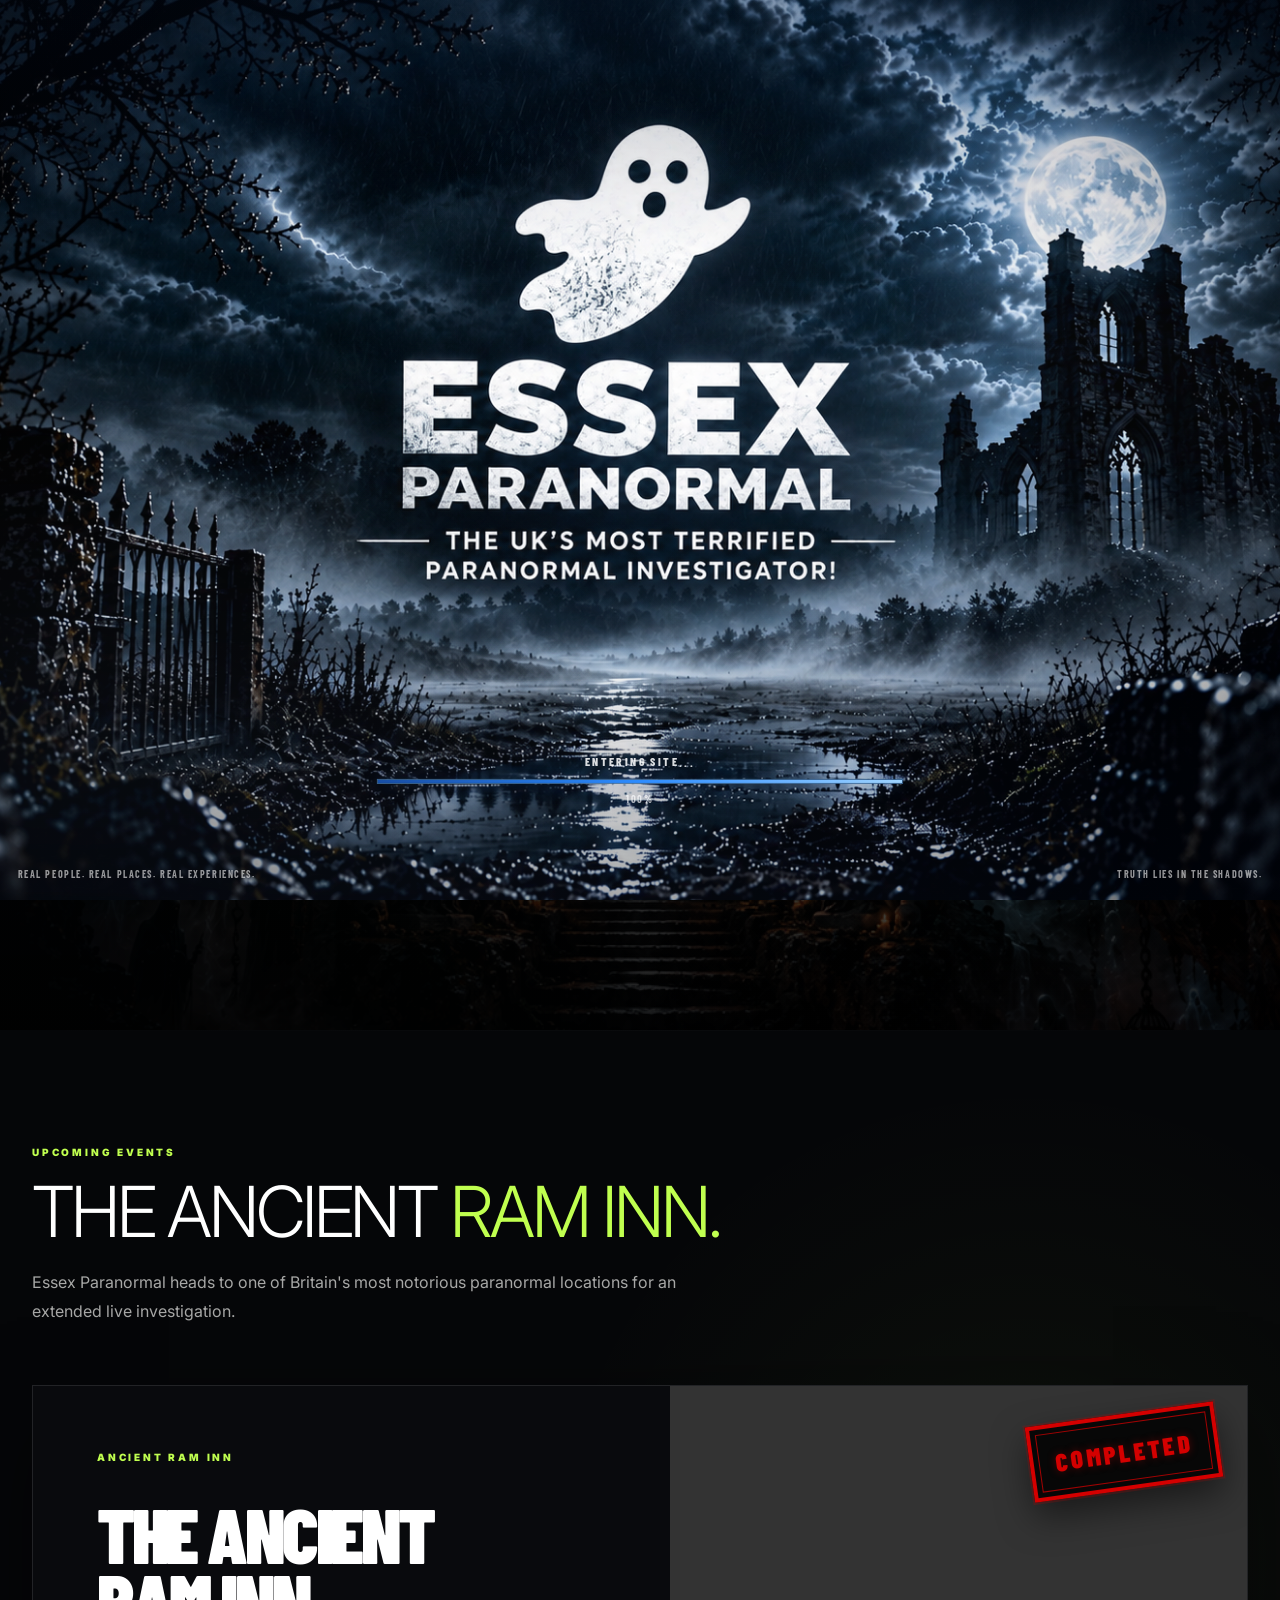
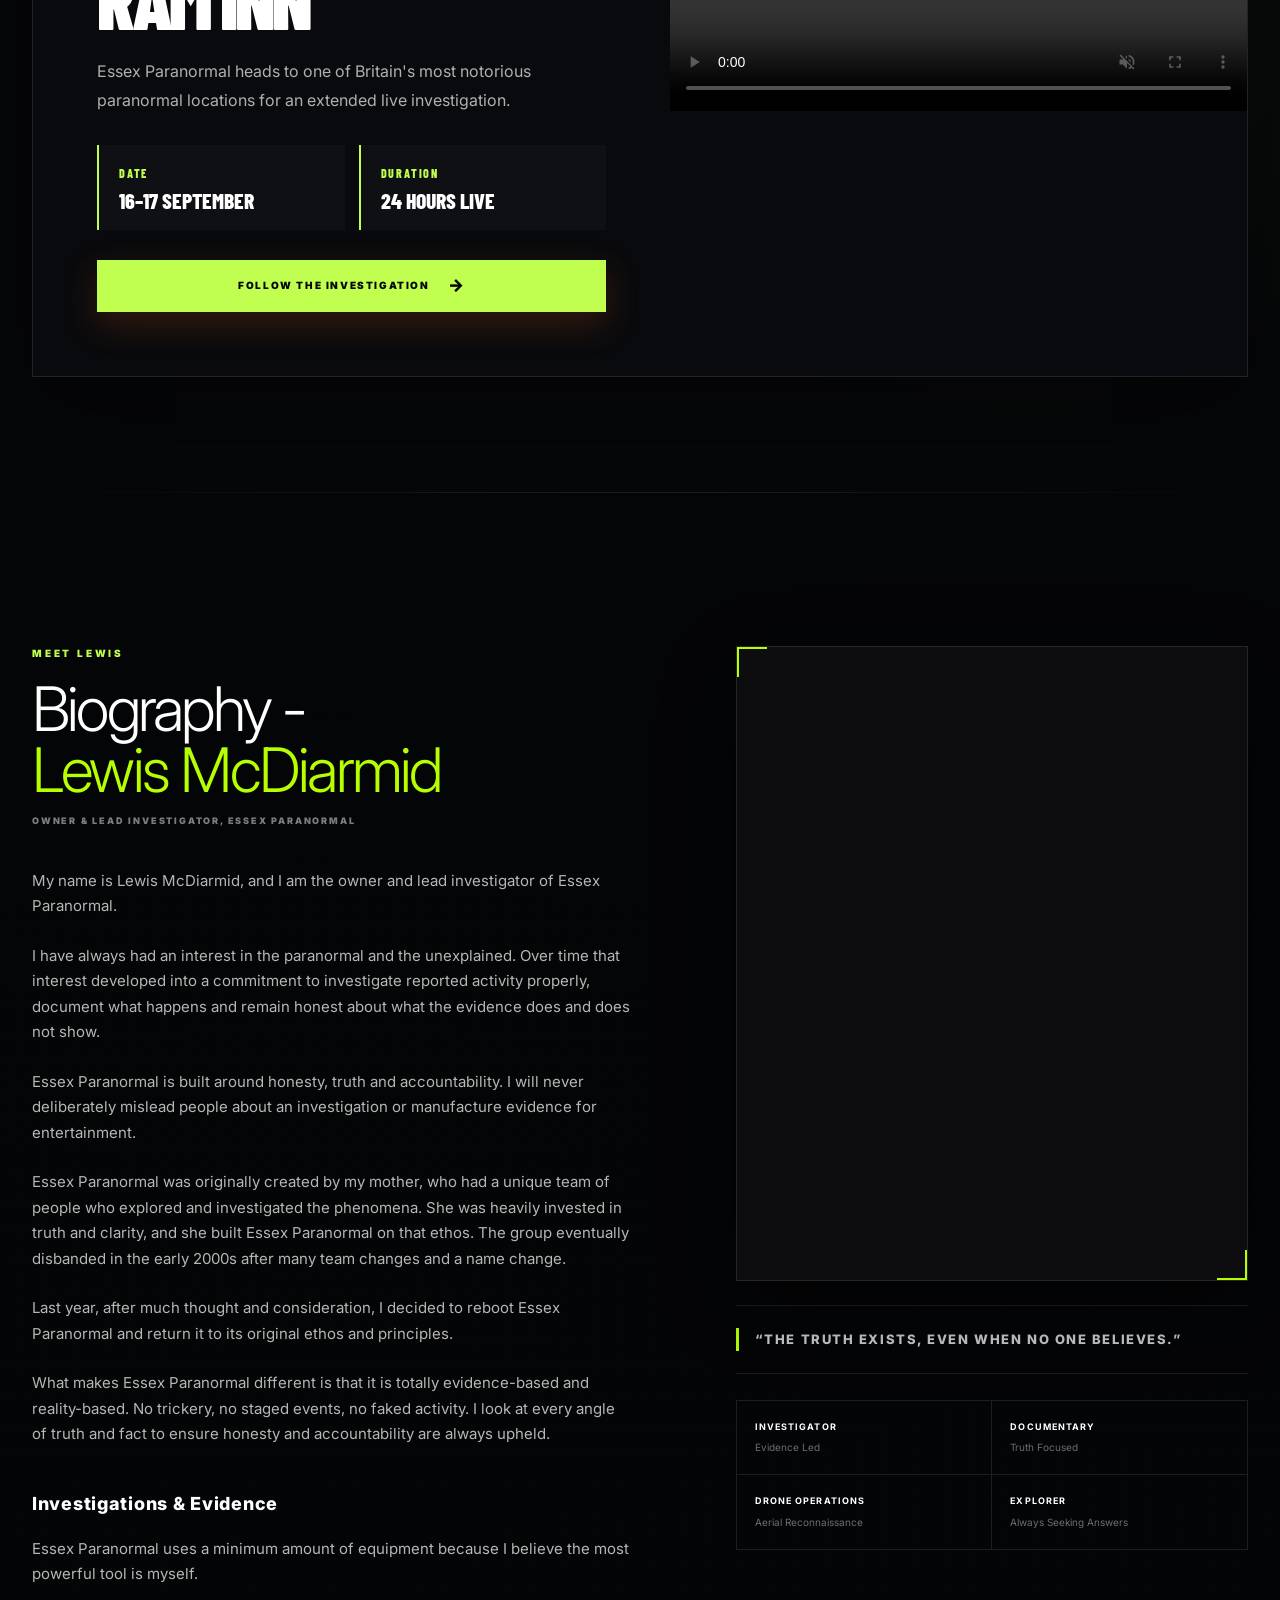
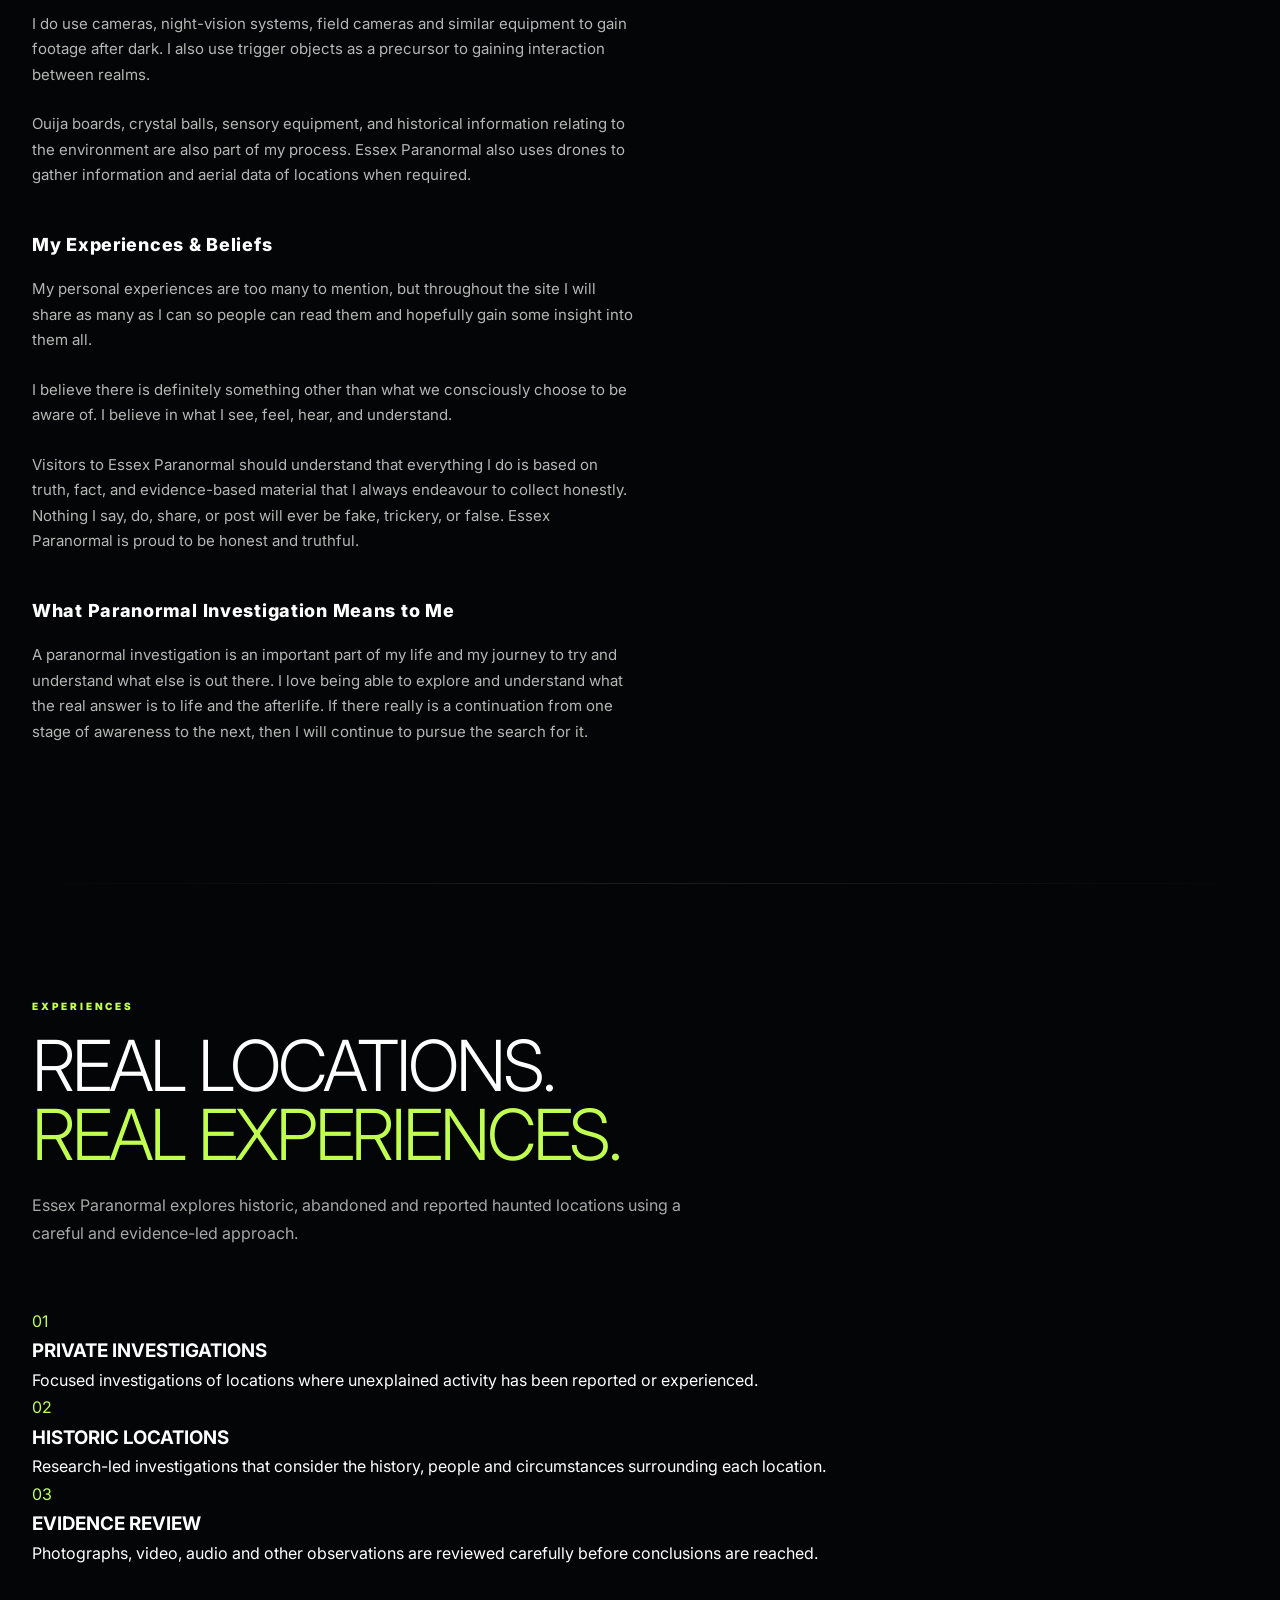
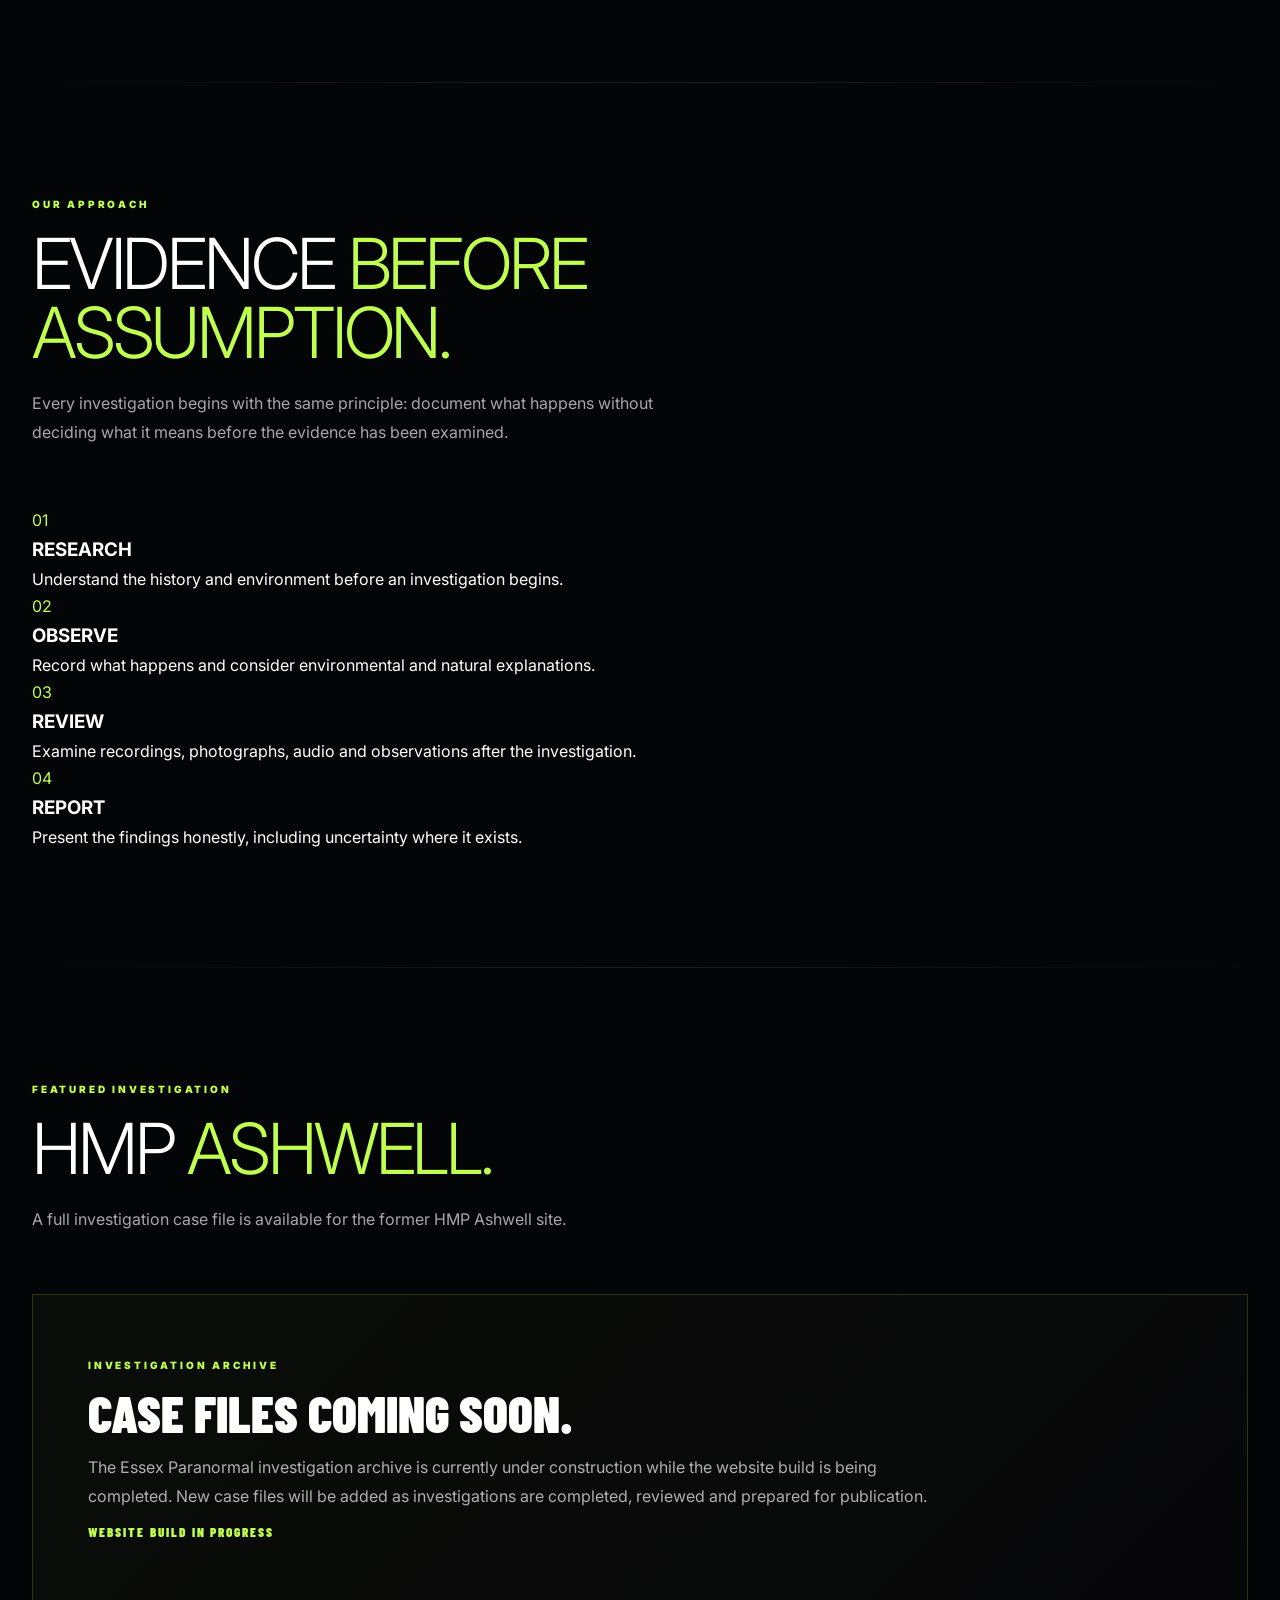
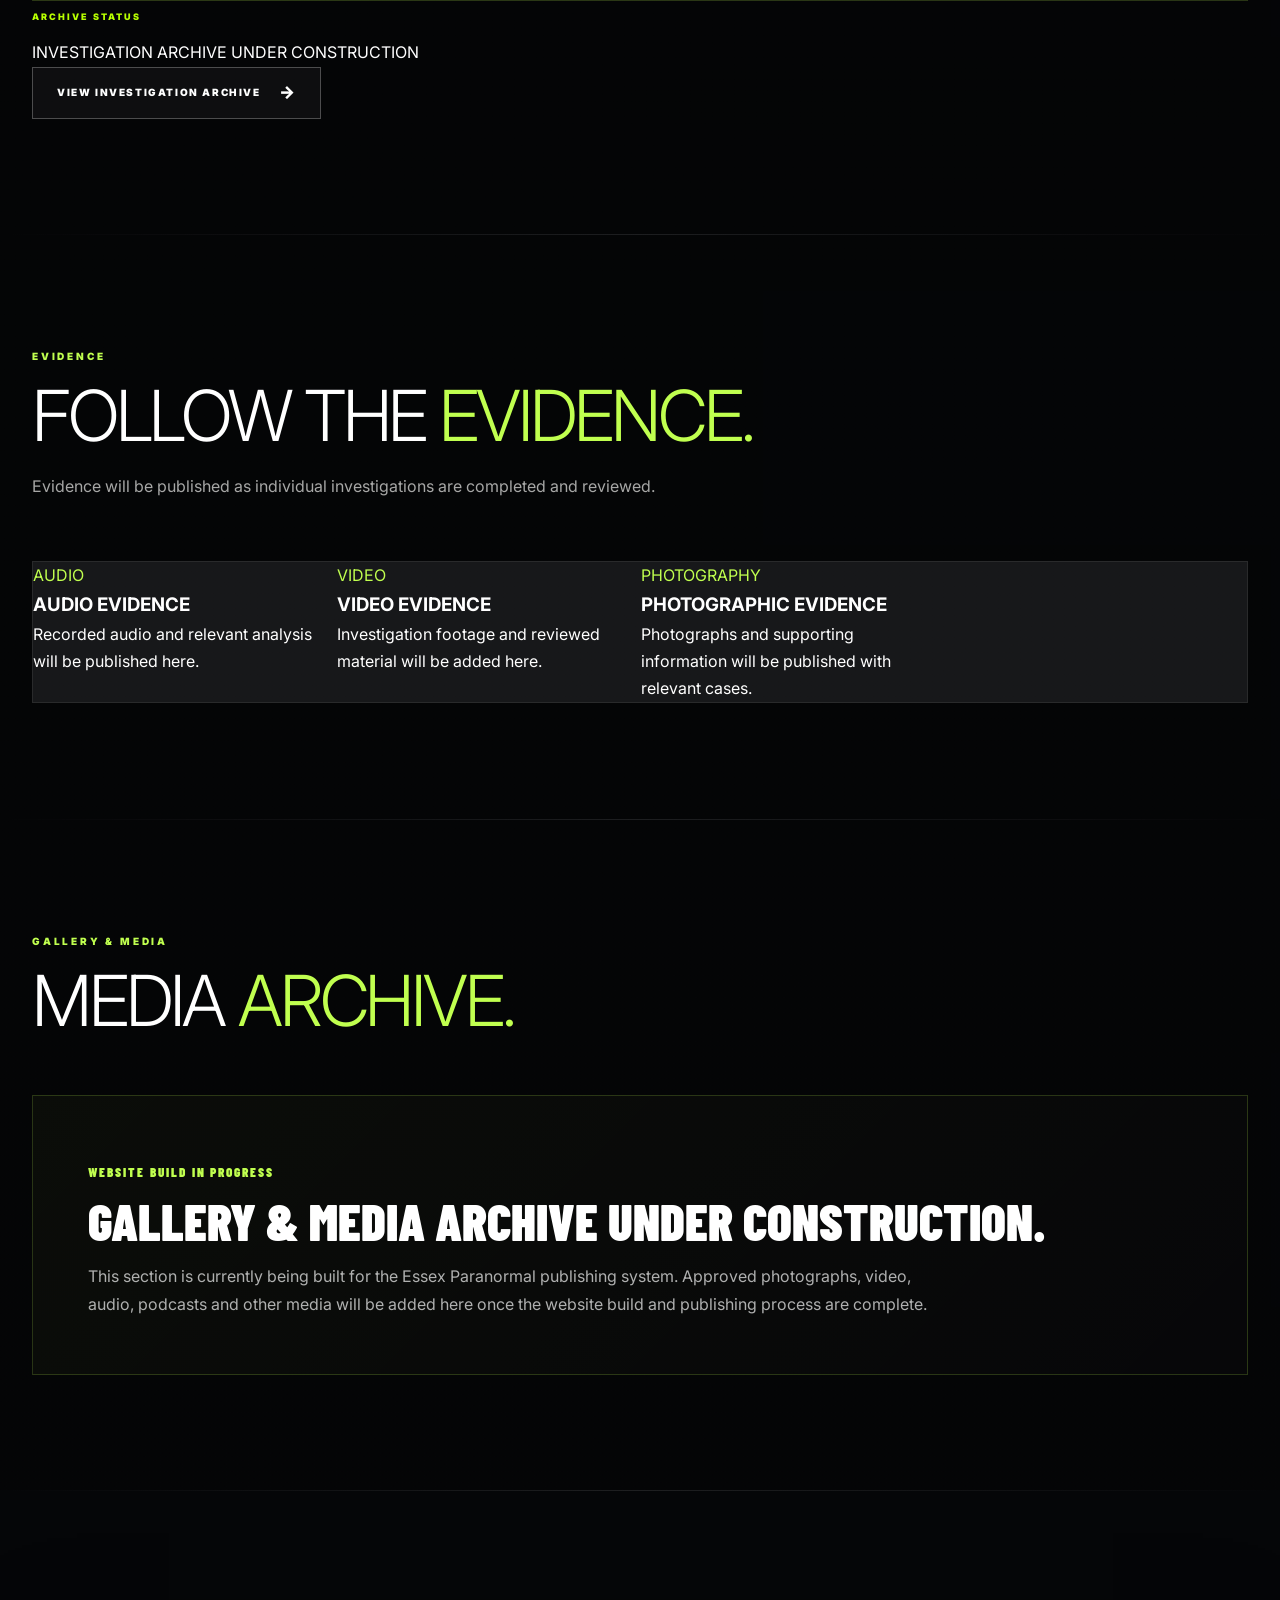
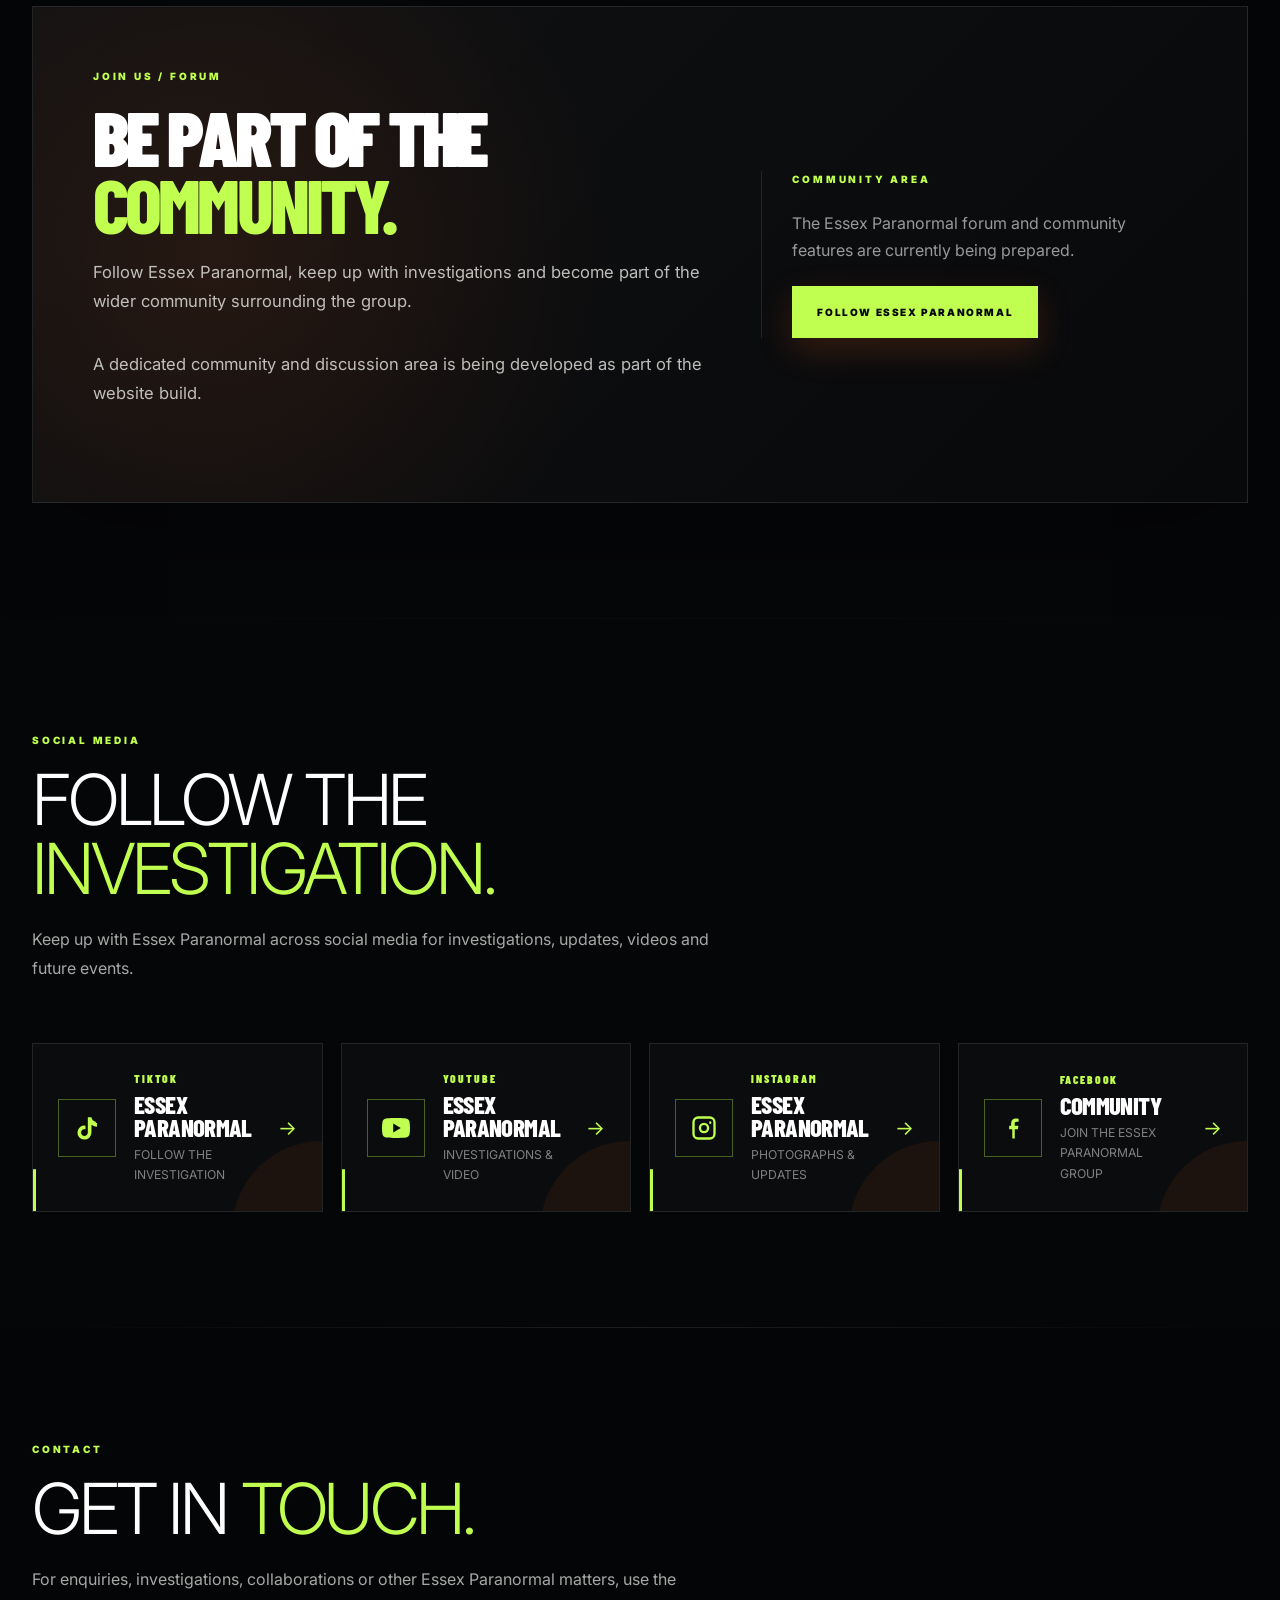
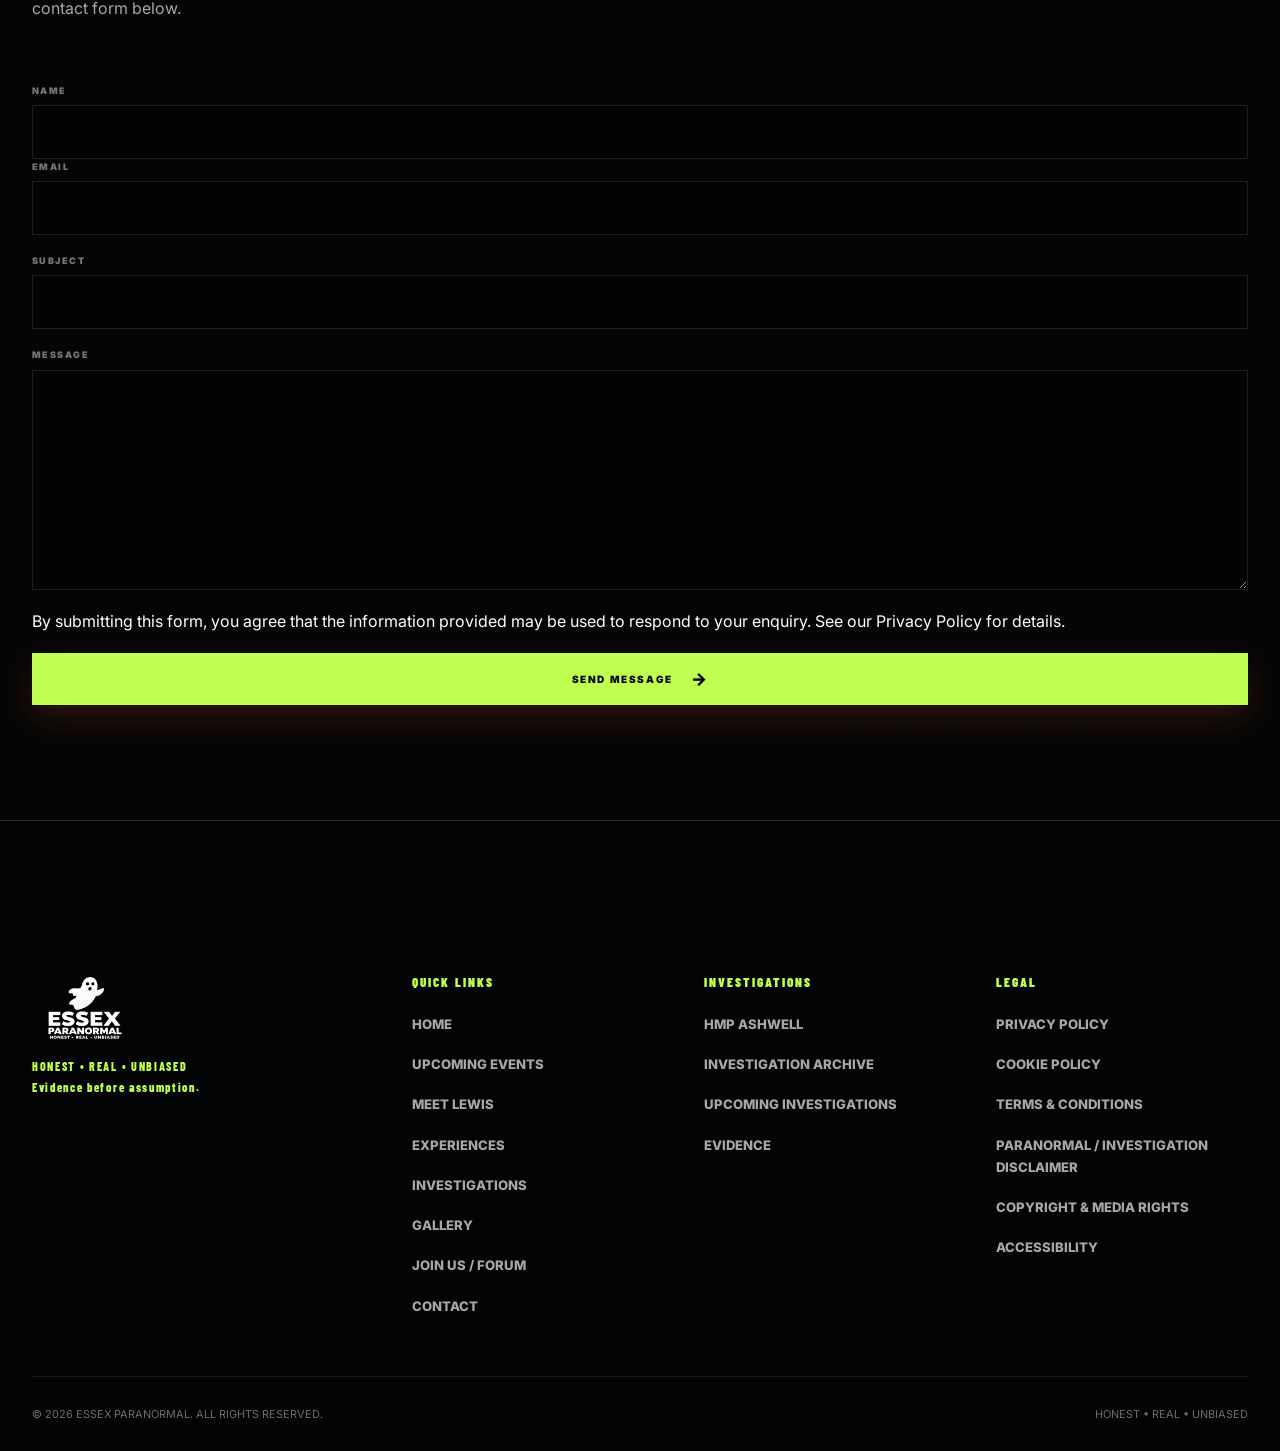
==== commit 452b8108: "Change background to gradient with image overlay" ====
--- a/index.html
+++ b/index.html
@@ -78,7 +78,14 @@
 
         body {
             overflow-x: hidden;
-            background: var(--ep-black);
+            background:
+                linear-gradient(
+                    180deg,
+                    rgba(5,6,8,.32),
+                    rgba(5,6,8,.78)
+                ),
+                url("/essex-paranormal-cinematic-background.webp")
+                center top / cover fixed no-repeat;
             color: var(--ep-white);
         }
 
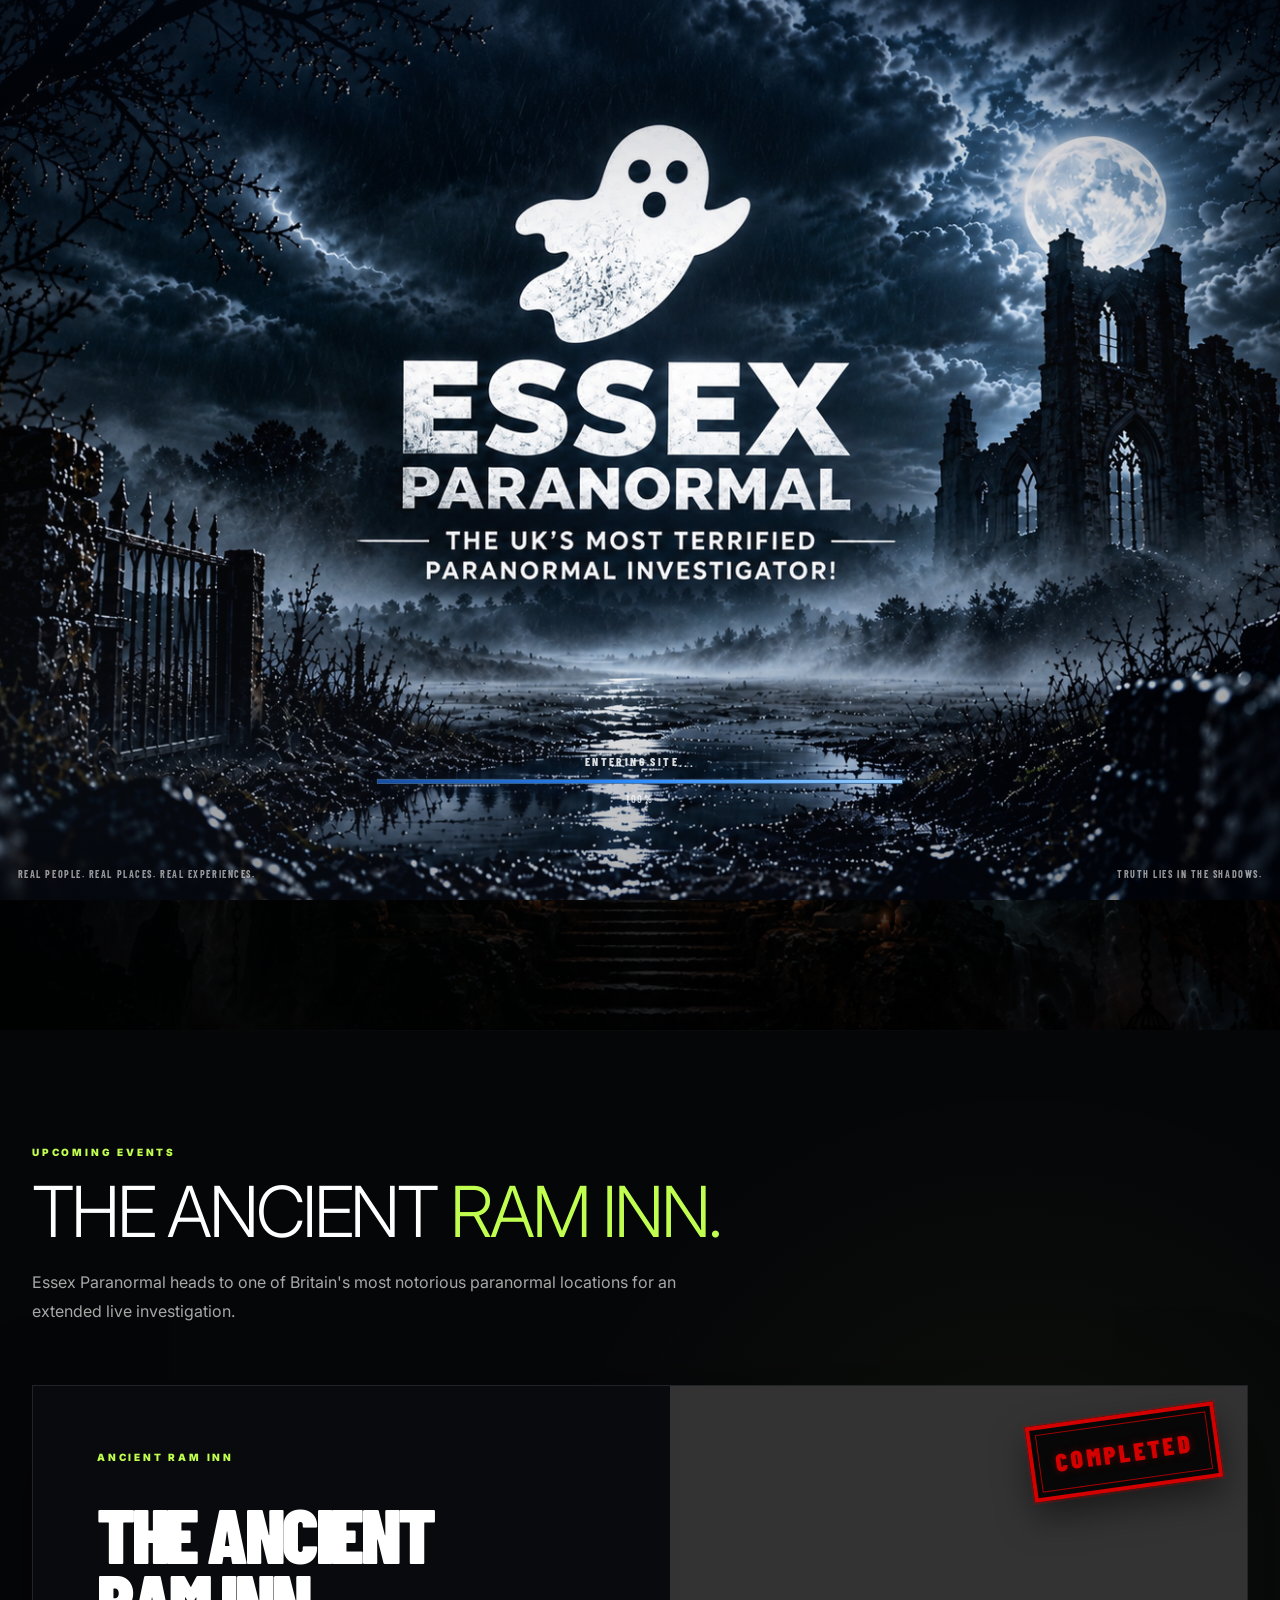
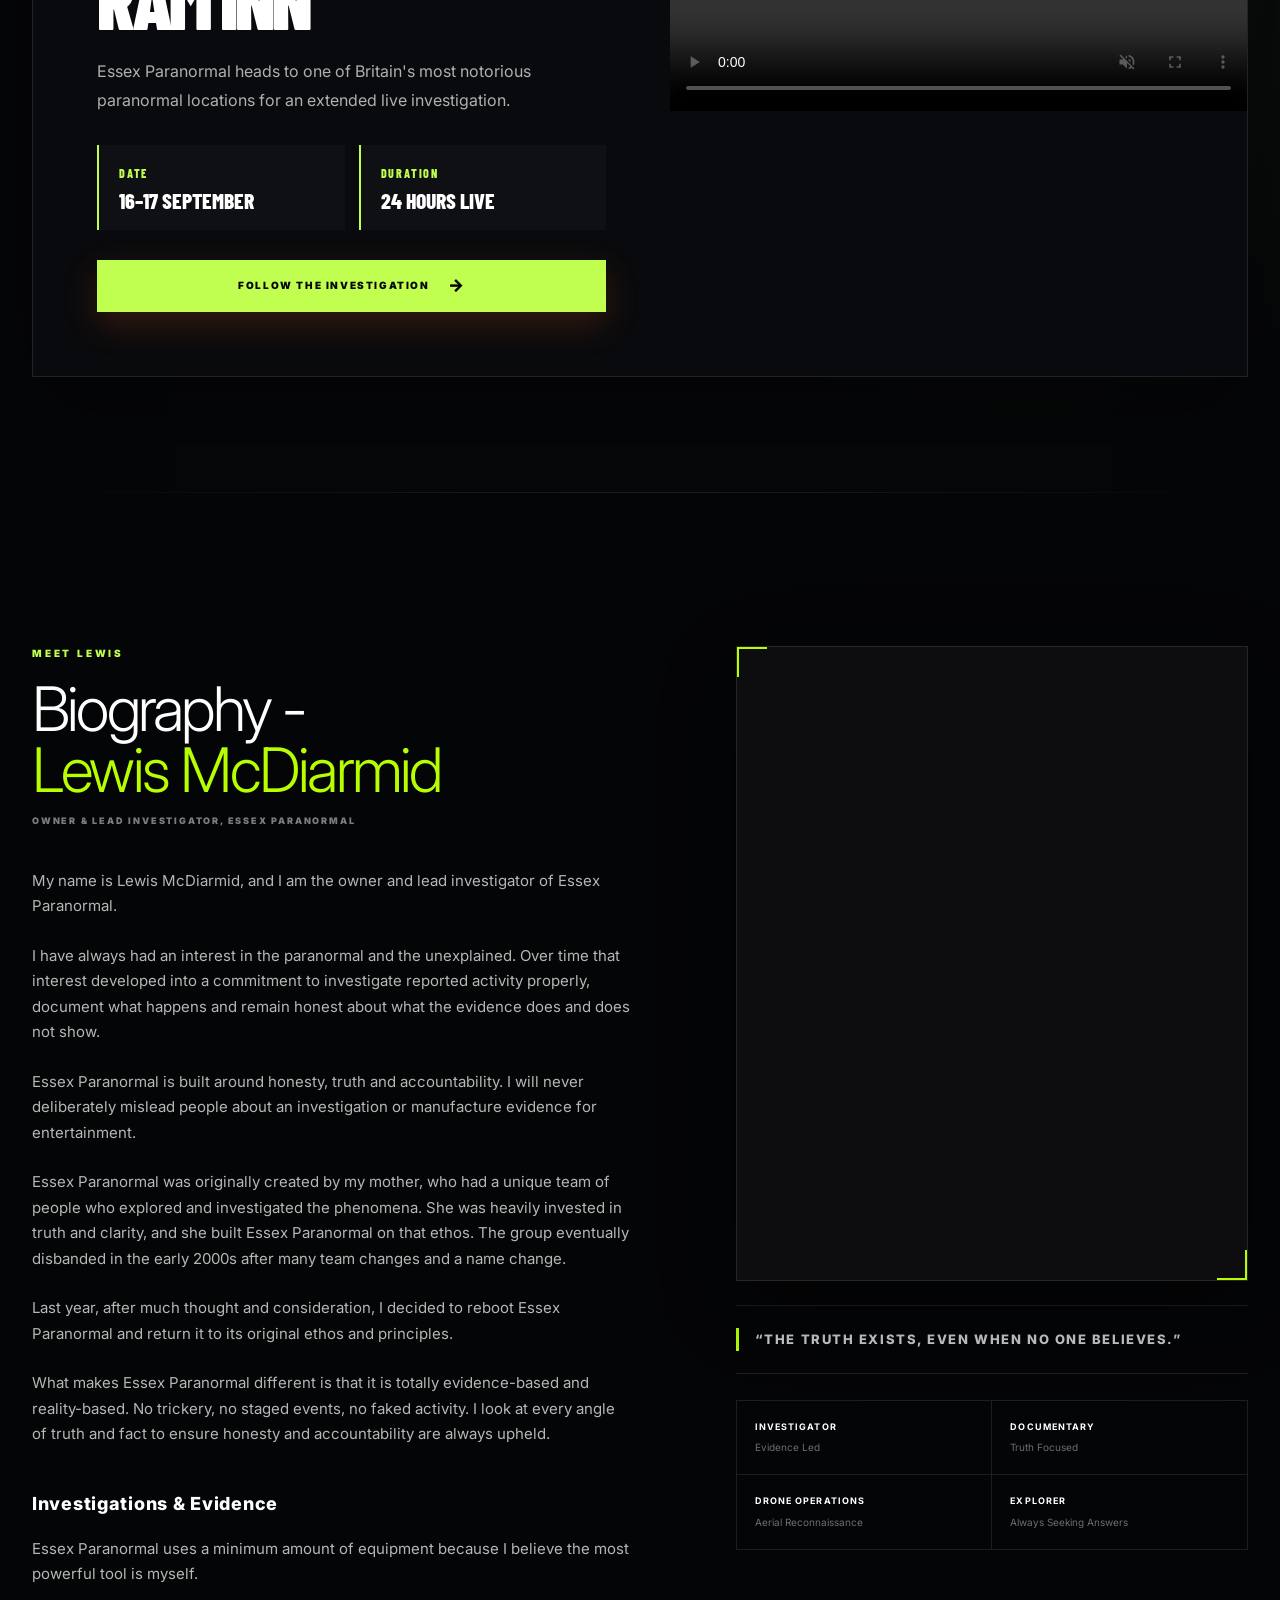
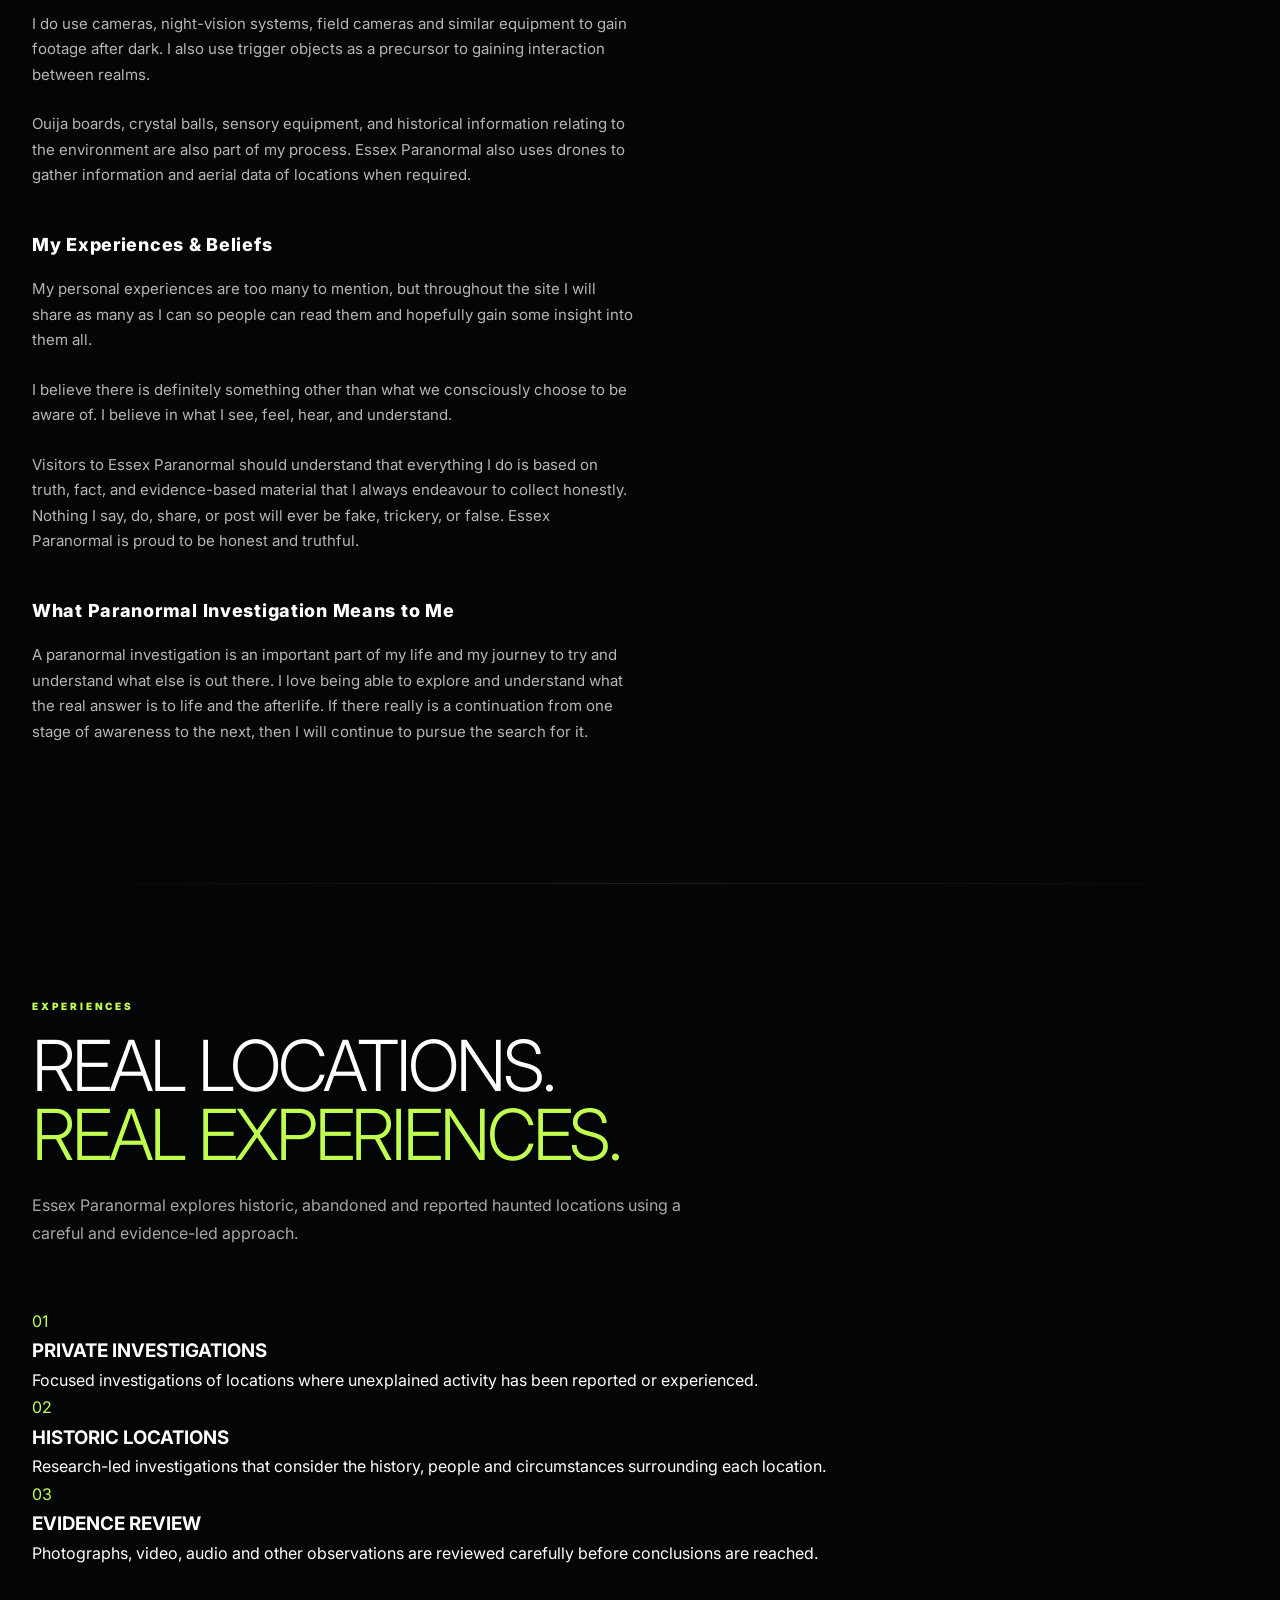
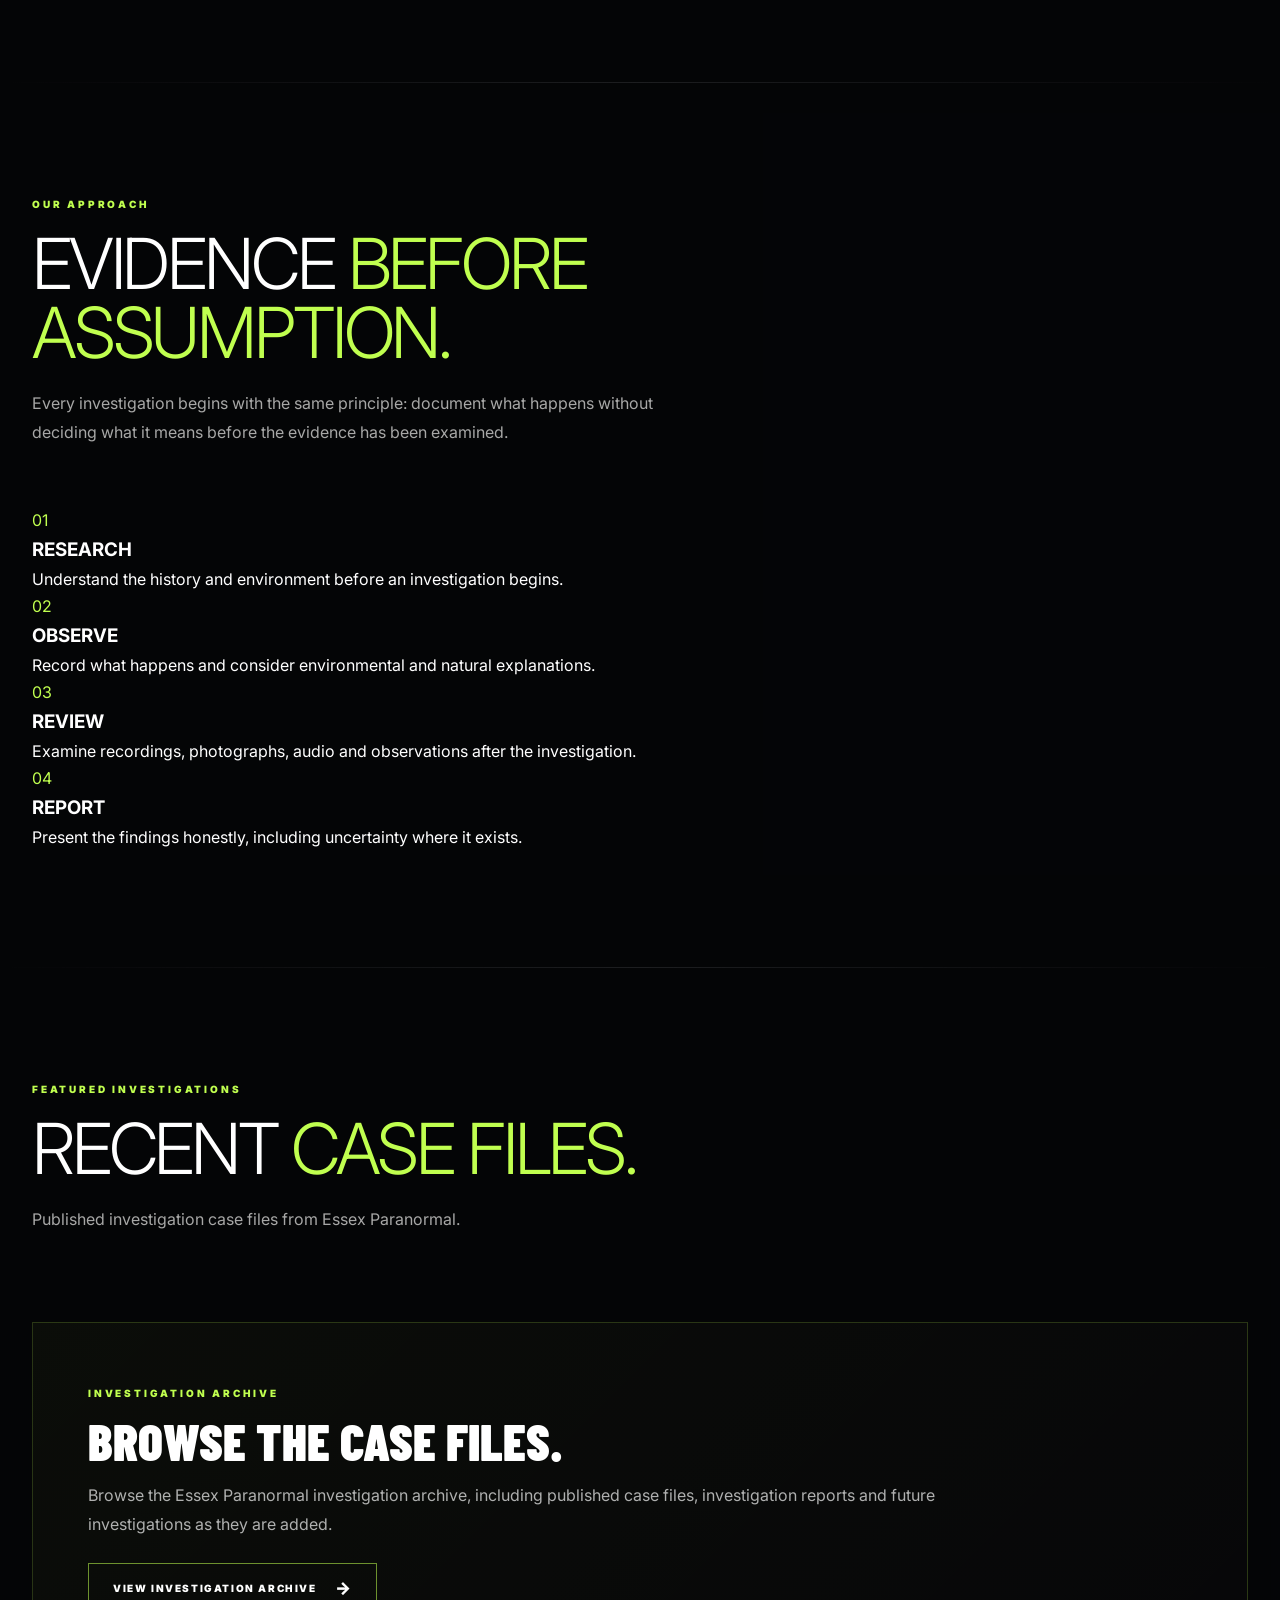
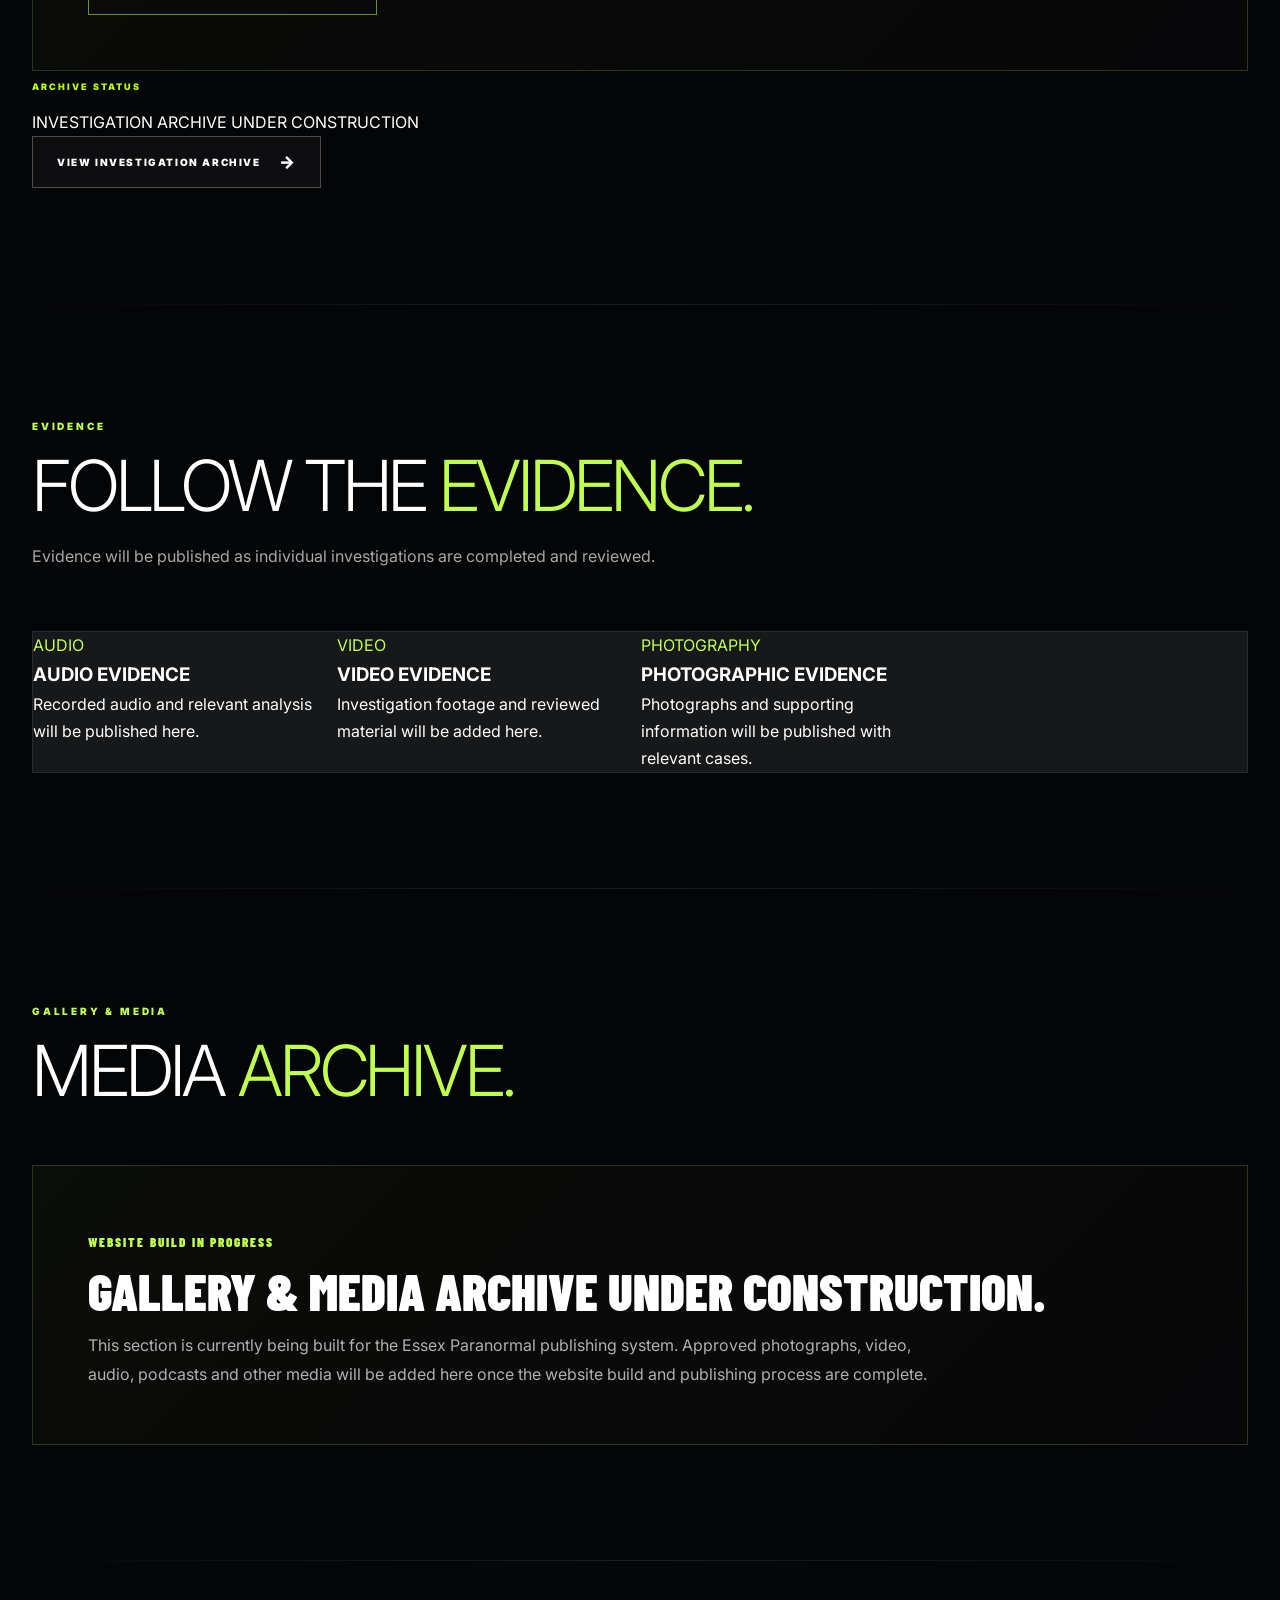
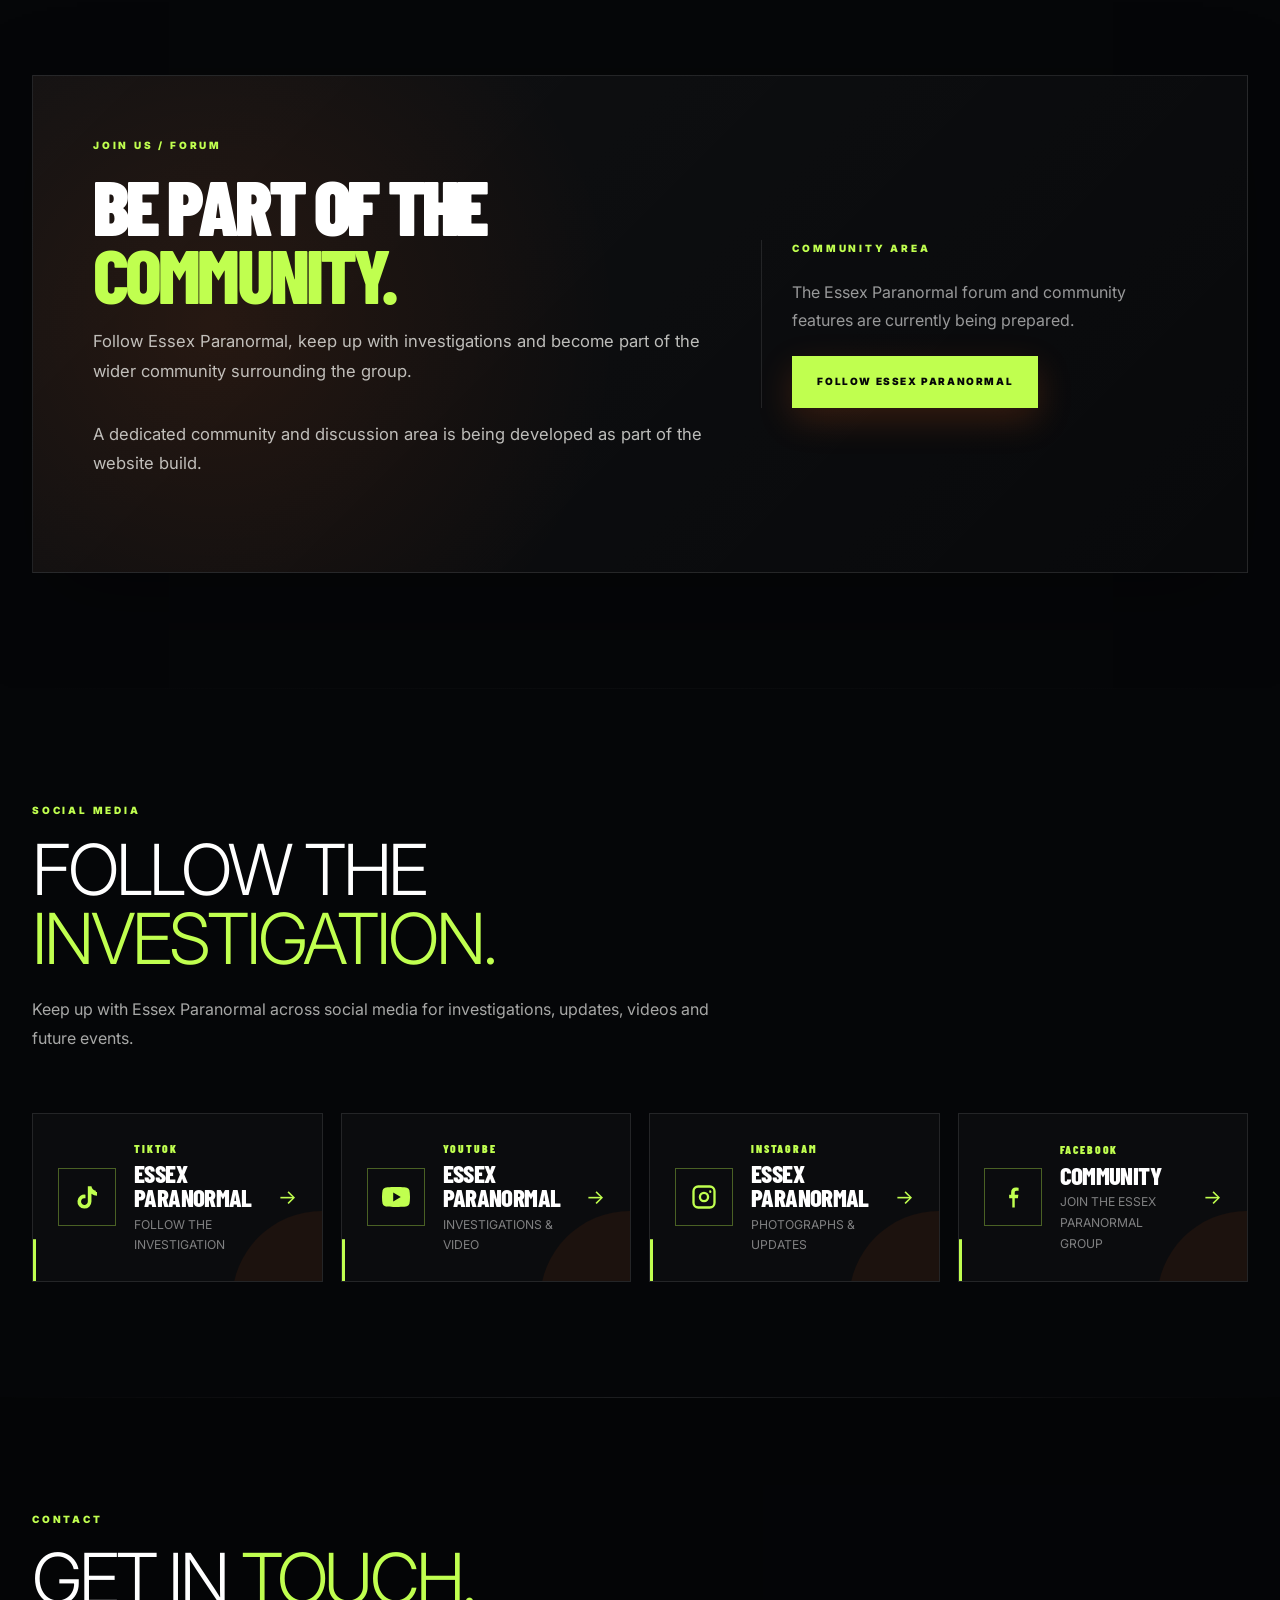
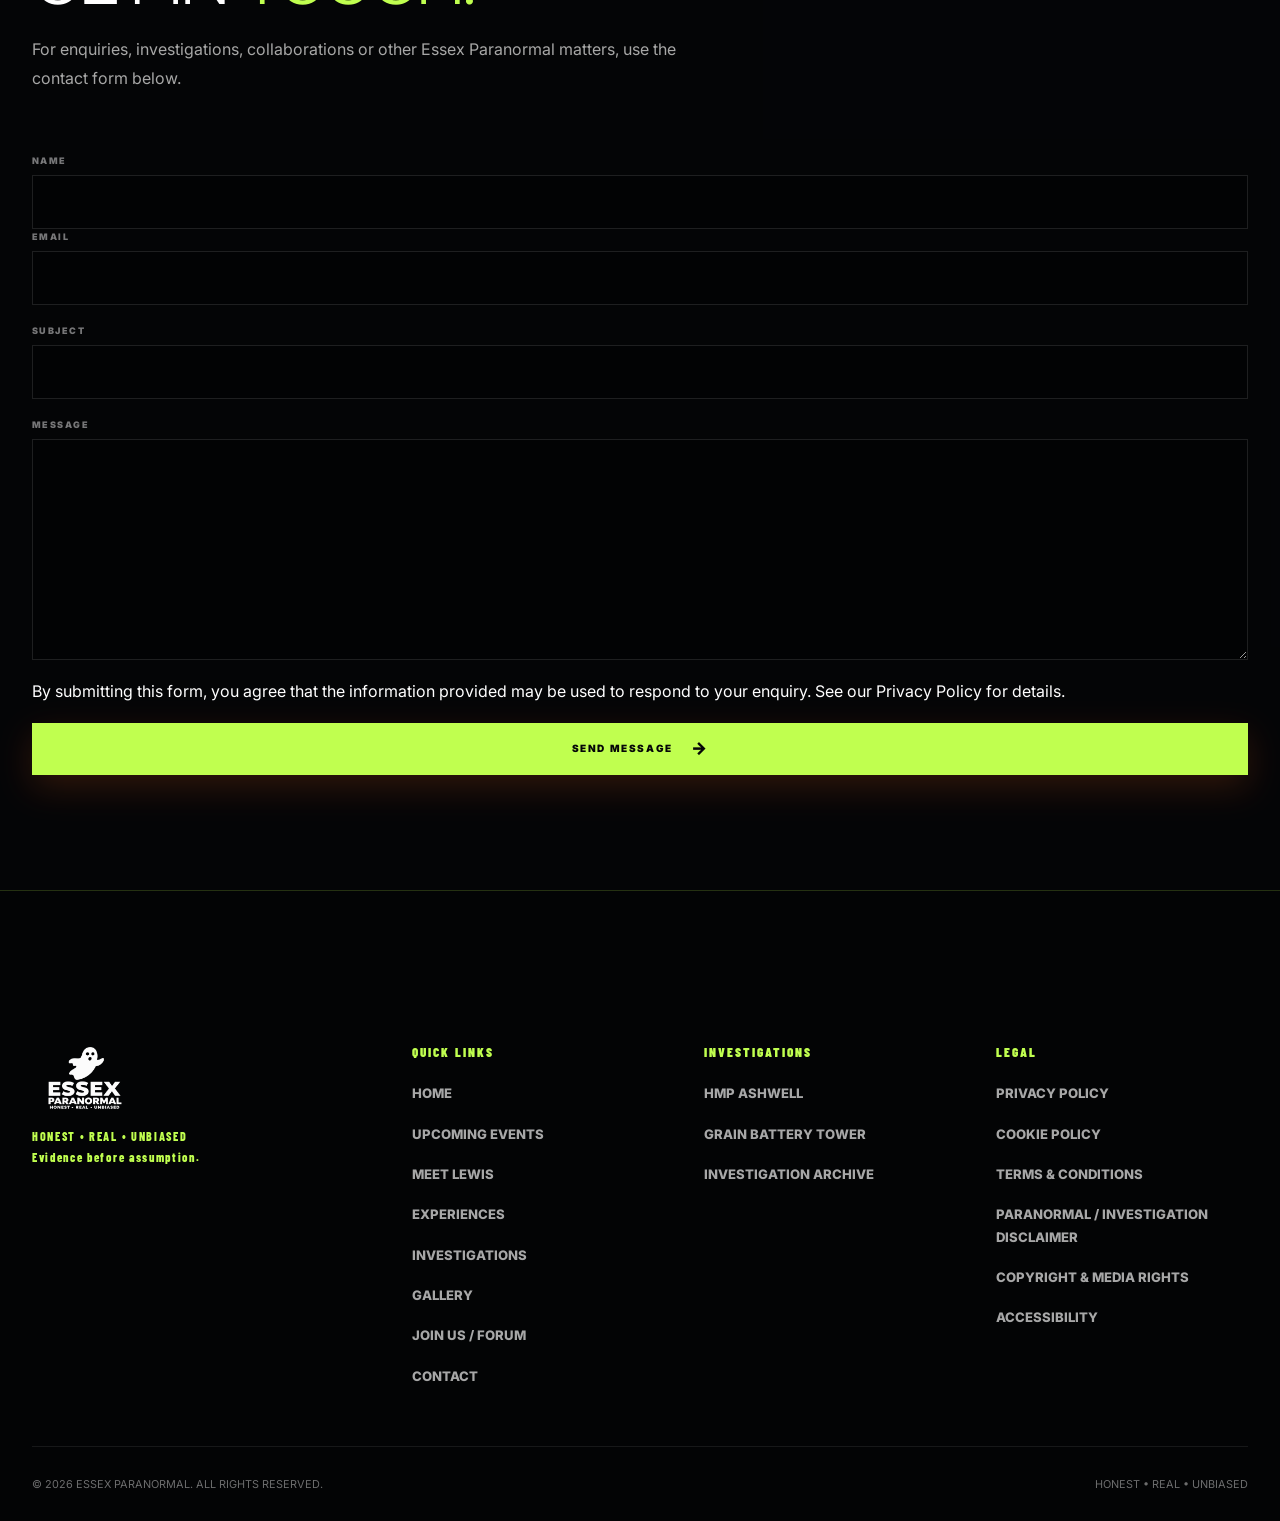
==== commit 0a4a8a4c: "Revise investigation cards and update content Updated investigation cards section with new styles an" ====
--- a/index.html
+++ b/index.html
@@ -388,7 +388,7 @@
         }
 
         /* =========================================================
-           HMP ASHWELL FEATURE
+           INVESTIGATION CARDS
            ========================================================= */
 
         .featured-investigation {
@@ -435,6 +435,38 @@
             line-height: 1.8;
         }
 
+        /*
+         * Published investigations are deliberately separate cards.
+         * Two cards sit beside each other on desktop and stack on
+         * smaller screens.
+         */
+
+        .investigation-cards {
+            display: grid;
+            grid-template-columns: repeat(2,minmax(0,1fr));
+            gap: 24px;
+            margin-top: 34px;
+        }
+
+        .investigation-cards .featured-investigation {
+            grid-template-columns: 1fr;
+            height: 100%;
+        }
+
+        .investigation-cards .featured-investigation-image {
+            min-height: 320px;
+            aspect-ratio: 16 / 9;
+        }
+
+        .investigation-cards .featured-investigation-content {
+            min-height: 100%;
+            padding: clamp(28px,4vw,46px);
+        }
+
+        .investigation-cards .featured-investigation-content h3 {
+            font-size: clamp(2.8rem,4vw,4.5rem);
+        }
+
         .case-meta {
             display: grid;
             gap: 5px;
@@ -481,7 +513,7 @@
         }
 
         /* =========================================================
-           ARCHIVE COMING SOON
+           ARCHIVE
            ========================================================= */
 
         .archive-coming-soon,
@@ -524,6 +556,10 @@
             font-size: .82rem;
             font-weight: 900;
             letter-spacing: .15em;
+        }
+
+        .archive-coming-soon .button {
+            margin-top: 24px;
         }
 
         /* =========================================================
@@ -1088,6 +1124,10 @@
                 order: -1;
             }
 
+            .investigation-cards {
+                grid-template-columns: 1fr;
+            }
+
             .featured-investigation {
                 grid-template-columns: 1fr;
             }
@@ -1613,7 +1653,6 @@
 
         <!-- =====================================================
              MEET LEWIS
-             ORIGINAL SAVED BIOGRAPHY PRESERVED
              ===================================================== -->
 
         <section
@@ -2033,86 +2072,181 @@
                 <div class="section-heading">
 
                     <p class="eyebrow">
-                        FEATURED INVESTIGATION
+                        FEATURED INVESTIGATIONS
                     </p>
 
                     <h2>
-                        HMP
-                        <span>ASHWELL.</span>
+                        RECENT
+                        <span>CASE FILES.</span>
                     </h2>
 
                     <p>
-                        A full investigation case file is available
-                        for the former HMP Ashwell site.
+                        Published investigation case files from
+                        Essex Paranormal.
                     </p>
 
                 </div>
 
 
-                <article class="featured-investigation">
-
-                    <div class="featured-investigation-image">
-
-                        <img
-                            src="/hmp-ashwell.PNG"
-                            alt="Former HMP Ashwell prison entrance"
-                            loading="lazy"
-                            decoding="async"
-                        >
-
-                    </div>
-
-
-                    <div class="featured-investigation-content">
-
-                        <span class="eyebrow">
-                            CASE FILE EP-001
-                        </span>
-
-                        <h3>
-                            HMP ASHWELL
-                        </h3>
-
-                        <p>
-                            An evidence-led investigation into the
-                            former HM Prison Ashwell, examining
-                            reported experiences while considering
-                            historical and environmental context.
-                        </p>
-
-
-                        <div class="case-status-grid">
-
-                            <div>
-                                <small>LOCATION</small>
-                                <strong>FORMER HM PRISON ASHWELL</strong>
+                <div class="investigation-cards">
+
+
+                    <!-- =================================================
+                         EP-001 HMP ASHWELL
+                         ================================================= -->
+
+                    <article class="featured-investigation">
+
+                        <div class="featured-investigation-image">
+
+                            <img
+                                src="/hmp-ashwell.PNG"
+                                alt="Former HMP Ashwell prison"
+                                loading="lazy"
+                                decoding="async"
+                            >
+
+                        </div>
+
+
+                        <div class="featured-investigation-content">
+
+                            <span class="eyebrow">
+                                CASE FILE EP-001
+                            </span>
+
+                            <h3>
+                                HMP ASHWELL
+                            </h3>
+
+                            <p>
+                                An evidence-led investigation into the
+                                former HM Prison Ashwell, examining
+                                reported experiences while considering
+                                historical and environmental context.
+                            </p>
+
+
+                            <div class="case-status-grid">
+
+                                <div>
+                                    <small>LOCATION</small>
+                                    <strong>
+                                        FORMER HM PRISON ASHWELL
+                                    </strong>
+                                </div>
+
+                                <div>
+                                    <small>STATUS</small>
+                                    <strong>
+                                        PUBLISHED
+                                    </strong>
+                                </div>
+
+                                <div>
+                                    <small>APPROACH</small>
+                                    <strong>
+                                        EVIDENCE LED
+                                    </strong>
+                                </div>
+
                             </div>
 
-                            <div>
-                                <small>STATUS</small>
-                                <strong>PUBLISHED</strong>
+
+                            <a
+                                href="/investigations/hmp-ashwell.html"
+                                class="button button-primary"
+                            >
+                                VIEW CASE FILE
+                                <span>→</span>
+                            </a>
+
+                        </div>
+
+                    </article>
+
+
+                    <!-- =================================================
+                         EP-002 GRAIN BATTERY TOWER
+                         ================================================= -->
+
+                    <article class="featured-investigation">
+
+                        <div class="featured-investigation-image">
+
+                            <img
+                                src="/investigations/grain-battery-01.JPG"
+                                alt="Grain Battery Tower sea fort"
+                                loading="lazy"
+                                decoding="async"
+                            >
+
+                        </div>
+
+
+                        <div class="featured-investigation-content">
+
+                            <span class="eyebrow">
+                                CASE FILE EP-002
+                            </span>
+
+                            <h3>
+                                GRAIN BATTERY TOWER
+                            </h3>
+
+                            <p>
+                                An overnight lockdown paranormal
+                                investigation at Grain Battery Tower,
+                                focusing on audio phenomena, movement,
+                                environmental changes and potential
+                                intelligent communication.
+                            </p>
+
+
+                            <div class="case-status-grid">
+
+                                <div>
+                                    <small>LOCATION</small>
+                                    <strong>
+                                        GRAIN, KENT
+                                    </strong>
+                                </div>
+
+                                <div>
+                                    <small>STATUS</small>
+                                    <strong>
+                                        PUBLISHED
+                                    </strong>
+                                </div>
+
+                                <div>
+                                    <small>METHOD</small>
+                                    <strong>
+                                        OVERNIGHT LOCKDOWN
+                                    </strong>
+                                </div>
+
                             </div>
 
-                            <div>
-                                <small>APPROACH</small>
-                                <strong>EVIDENCE LED</strong>
-                            </div>
+
+                            <a
+                                href="/investigations/grain-battery.html"
+                                class="button button-primary"
+                            >
+                                VIEW CASE FILE
+                                <span>→</span>
+                            </a>
 
                         </div>
 
-
-                        <a
-                            href="/investigations/hmp-ashwell.html"
-                            class="button button-primary"
-                        >
-                            VIEW CASE FILE
-                            <span>→</span>
-                        </a>
-
-                    </div>
-
-                </article>
-
+                    </article>
+
+                </div>
+
+
+                <!-- =================================================
+                     INVESTIGATION ARCHIVE
+                     ================================================= -->
 
                 <div class="archive-coming-soon">
 
@@ -2121,21 +2255,23 @@
                     </span>
 
                     <h3>
-                        CASE FILES COMING SOON.
+                        BROWSE THE CASE FILES.
                     </h3>
 
                     <p>
-                        The Essex Paranormal investigation archive
-                        is currently under construction while the
-                        website build is being completed. New case
-                        files will be added as investigations are
-                        completed, reviewed and prepared for
-                        publication.
+                        Browse the Essex Paranormal investigation
+                        archive, including published case files,
+                        investigation reports and future
+                        investigations as they are added.
                     </p>
 
-                    <strong>
-                        WEBSITE BUILD IN PROGRESS
-                    </strong>
+                    <a
+                        href="/investigations/"
+                        class="button button-secondary"
+                    >
+                        VIEW INVESTIGATION ARCHIVE
+                        <span>→</span>
+                    </a>
 
                 </div>
 
@@ -2819,16 +2955,12 @@
                         HMP ASHWELL
                     </a>
 
+                    <a href="/investigations/grain-battery.html">
+                        GRAIN BATTERY TOWER
+                    </a>
+
                     <a href="/investigations/">
                         INVESTIGATION ARCHIVE
-                    </a>
-
-                    <a href="#upcoming-events">
-                        UPCOMING INVESTIGATIONS
-                    </a>
-
-                    <a href="#evidence">
-                        EVIDENCE
                     </a>
 
                 </div>
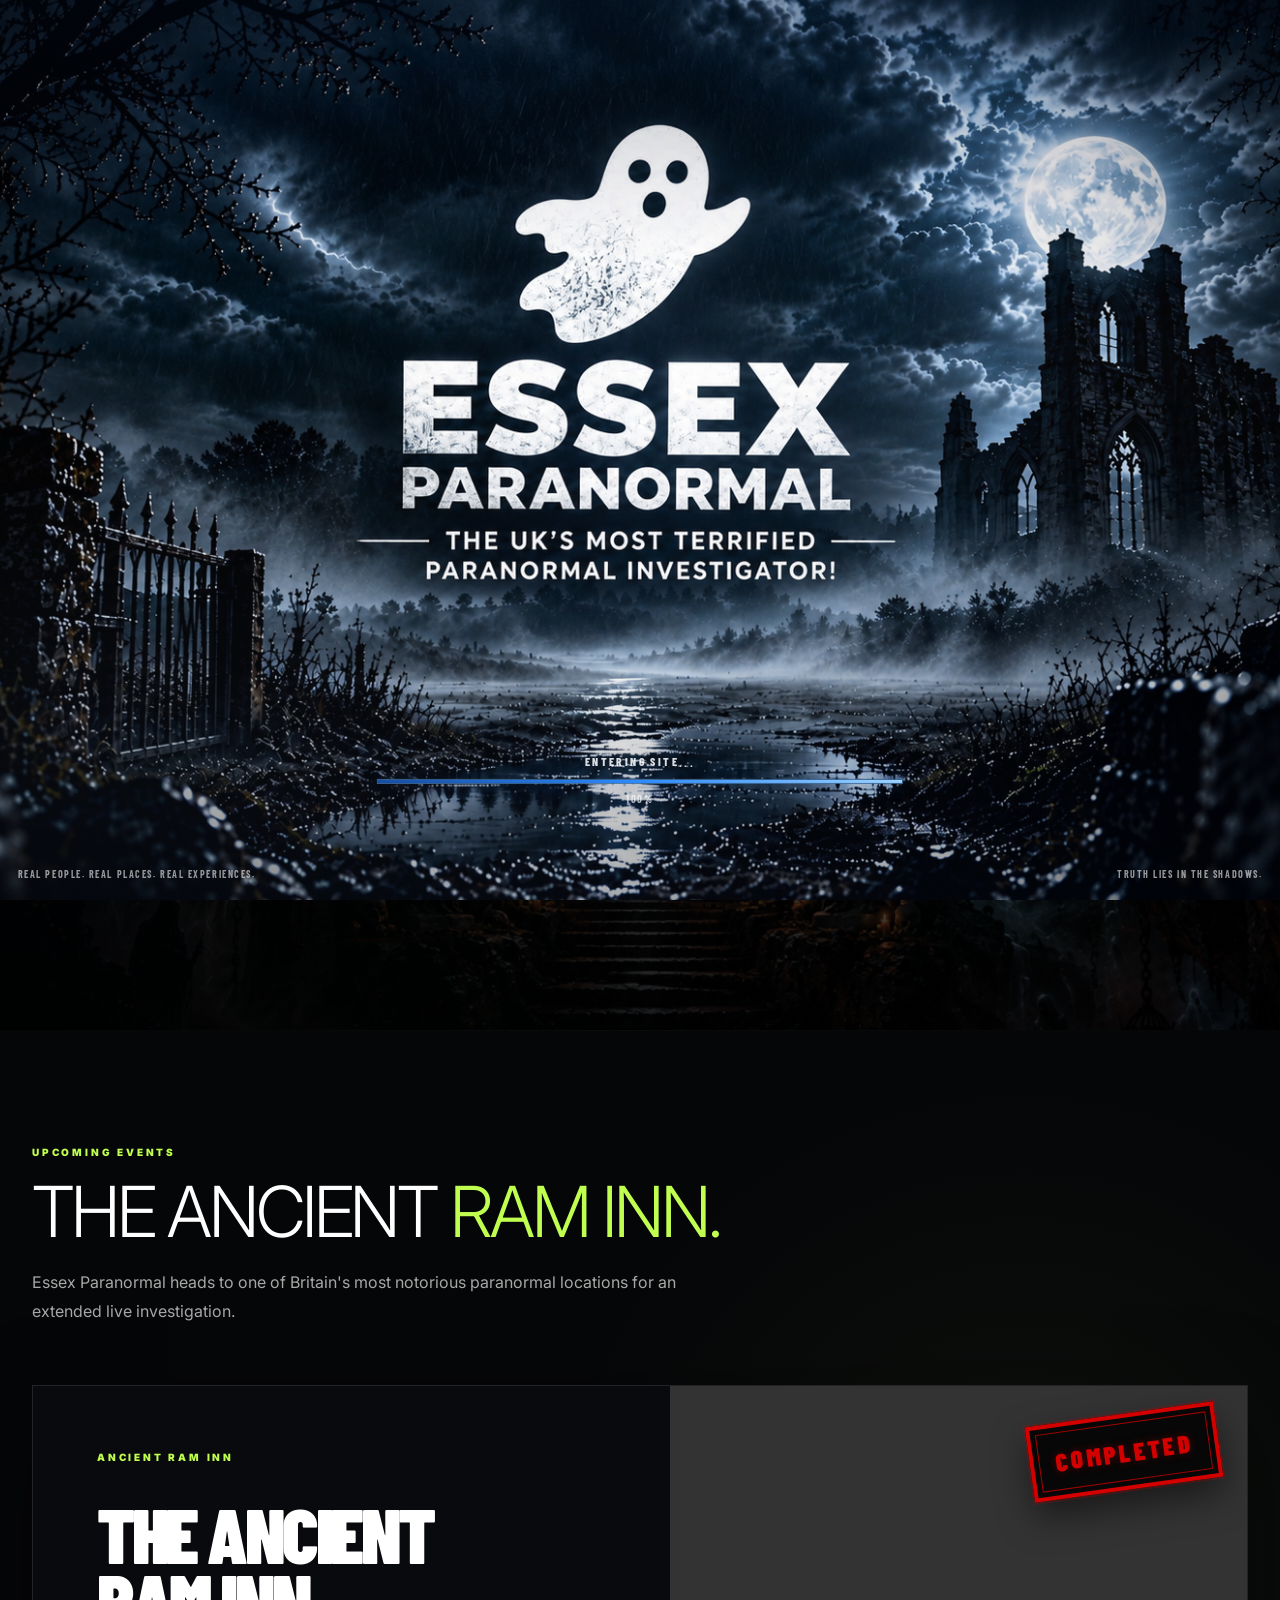
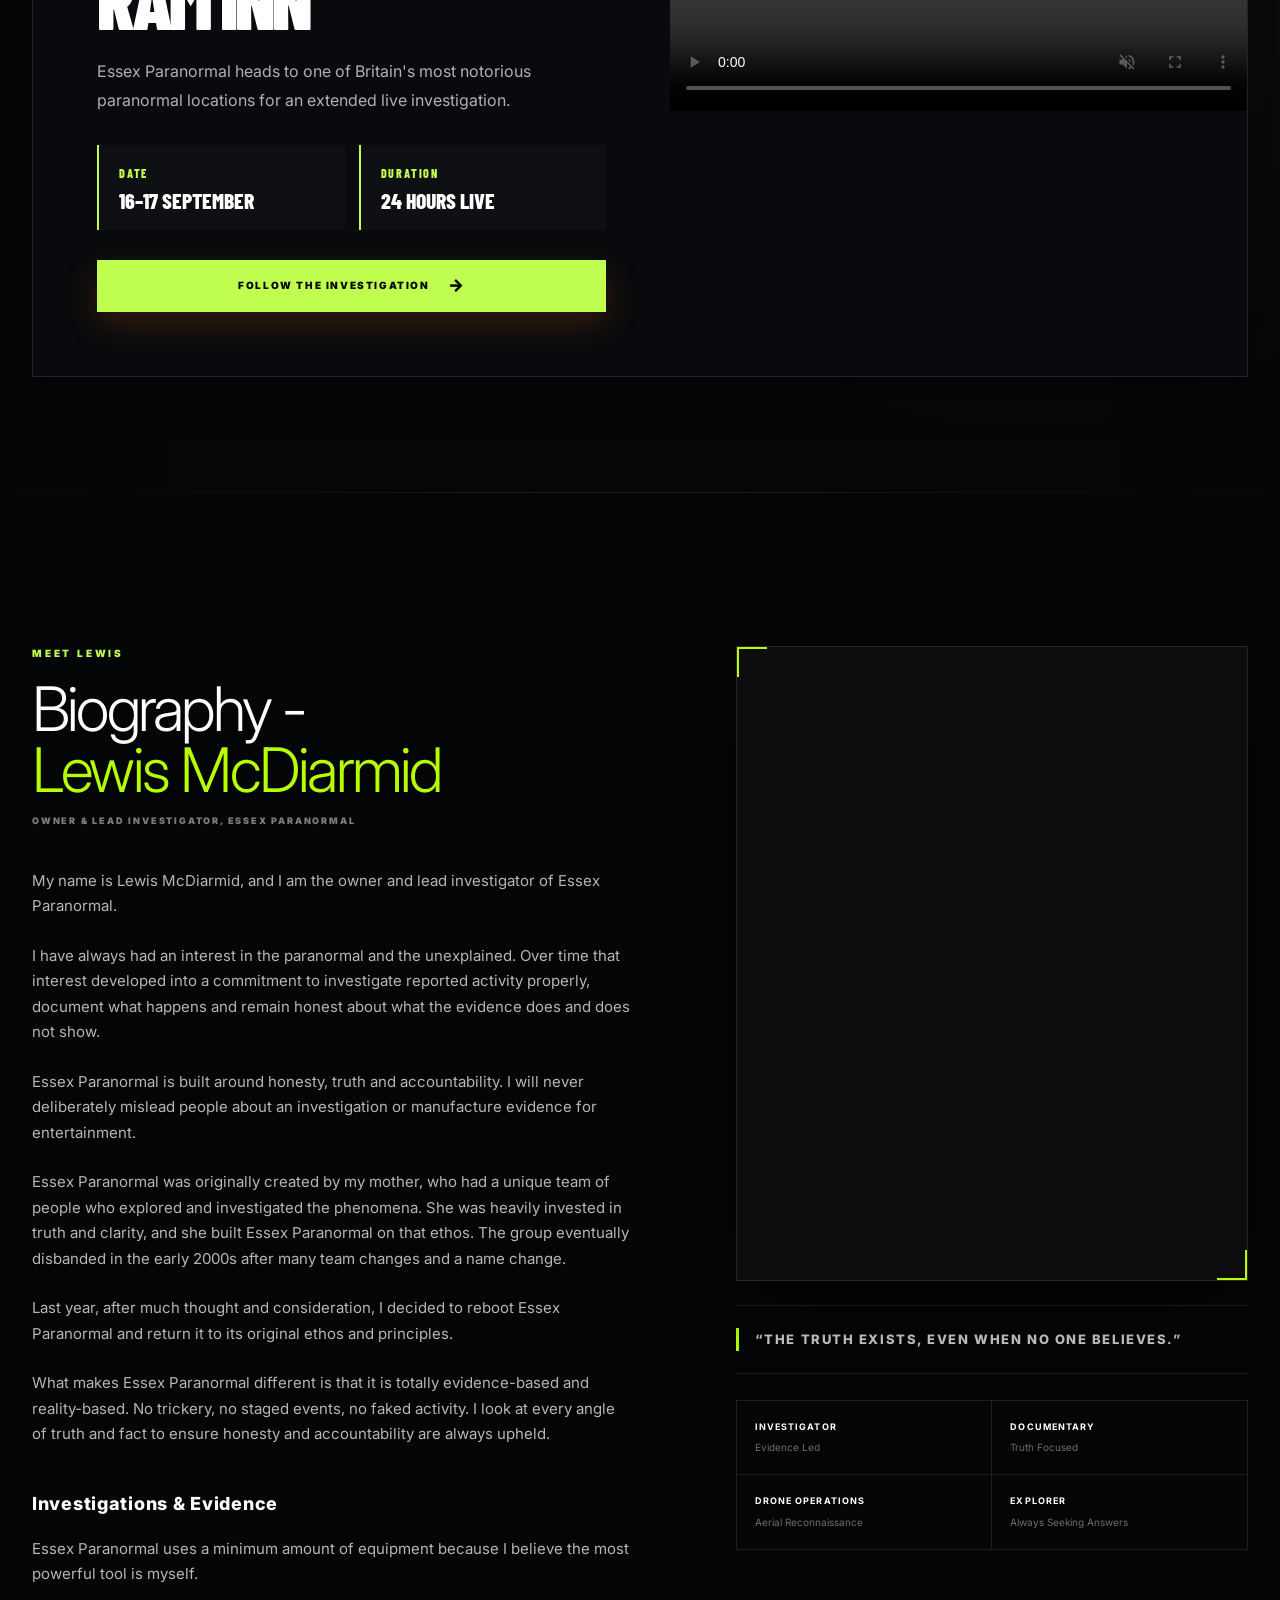
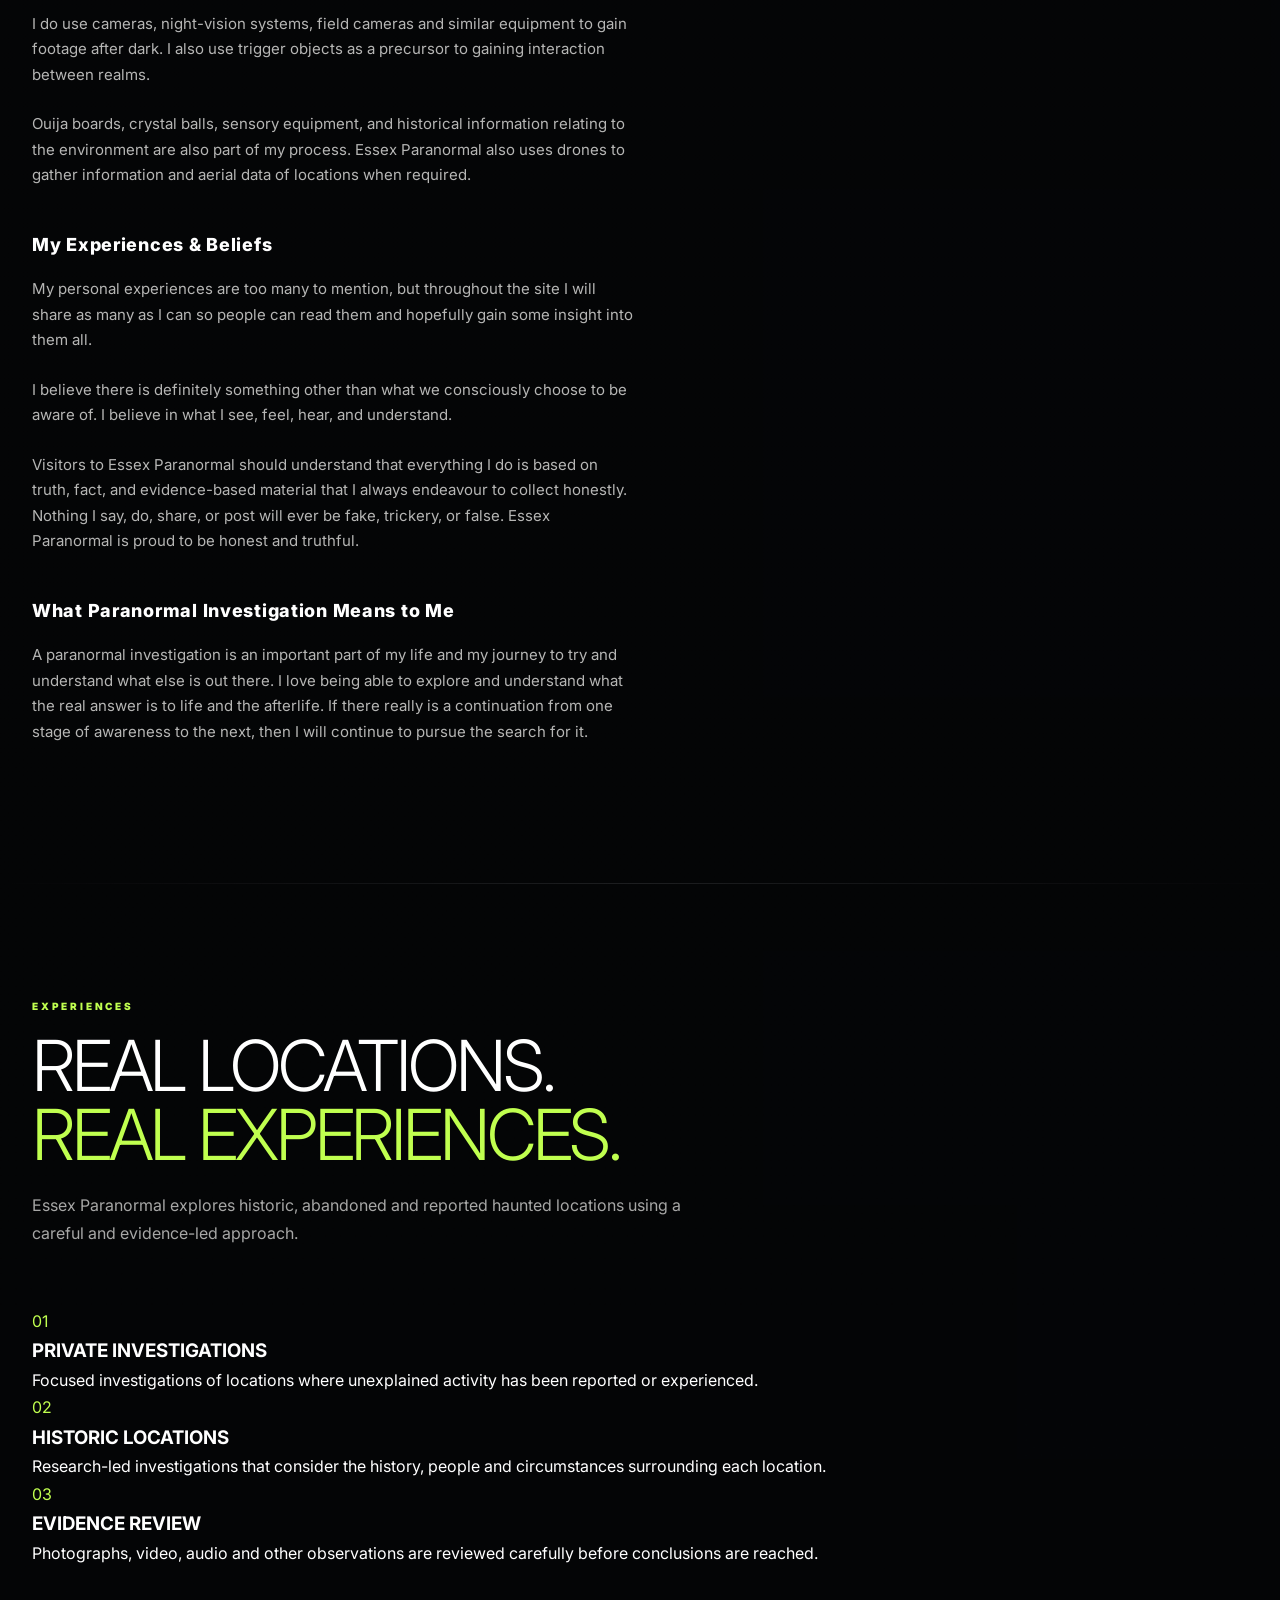
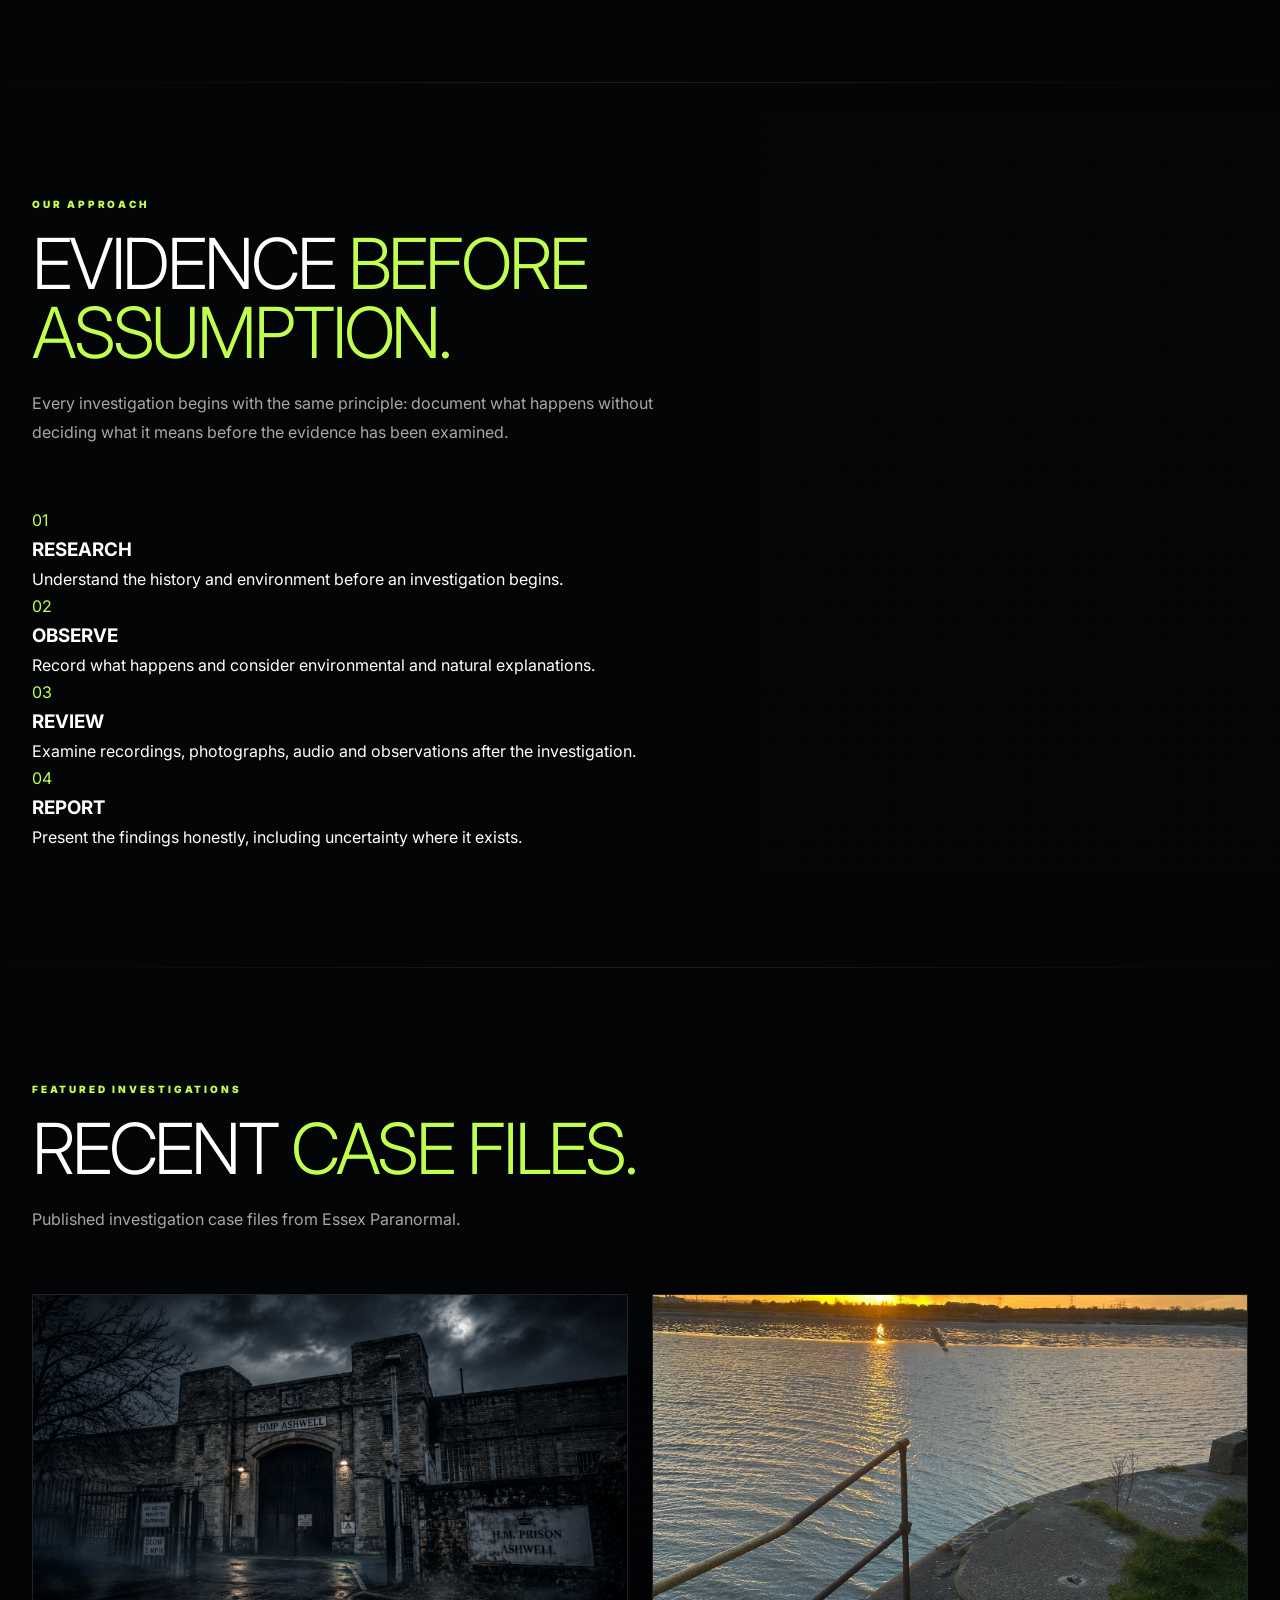
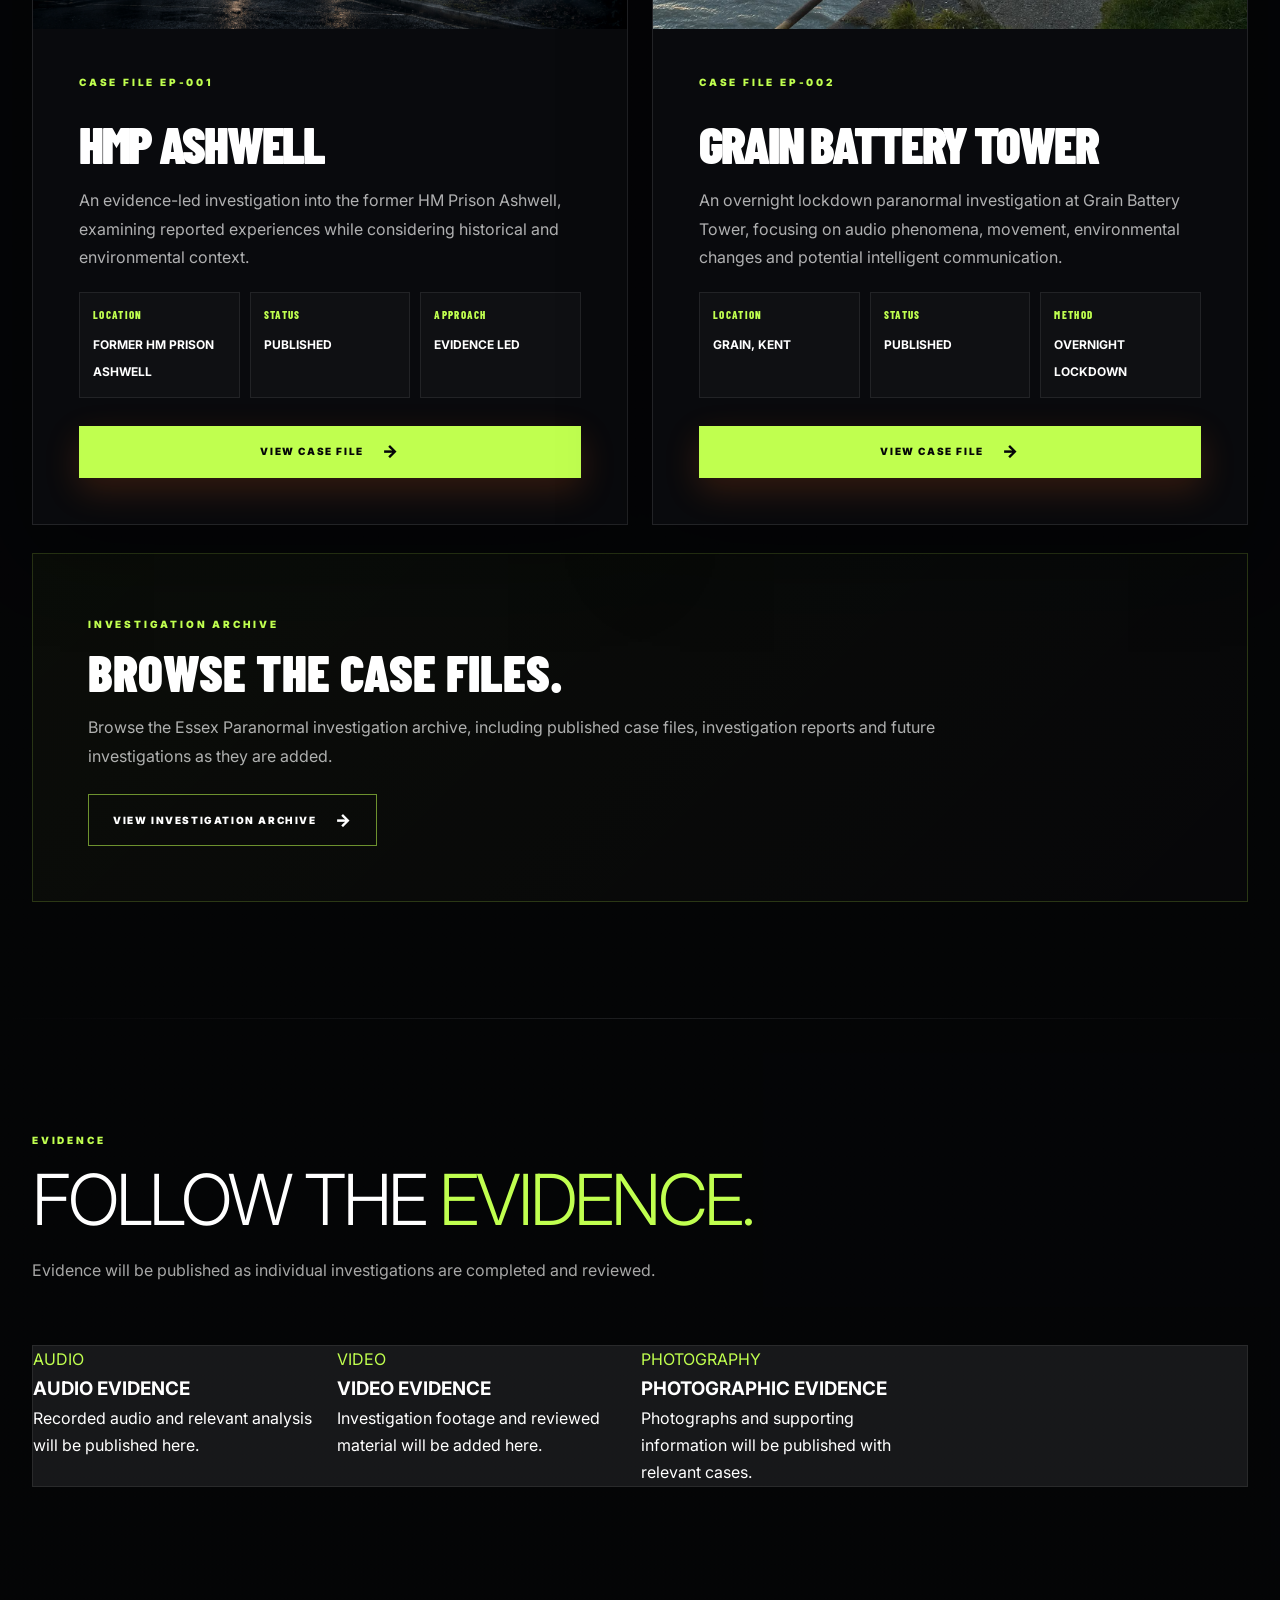
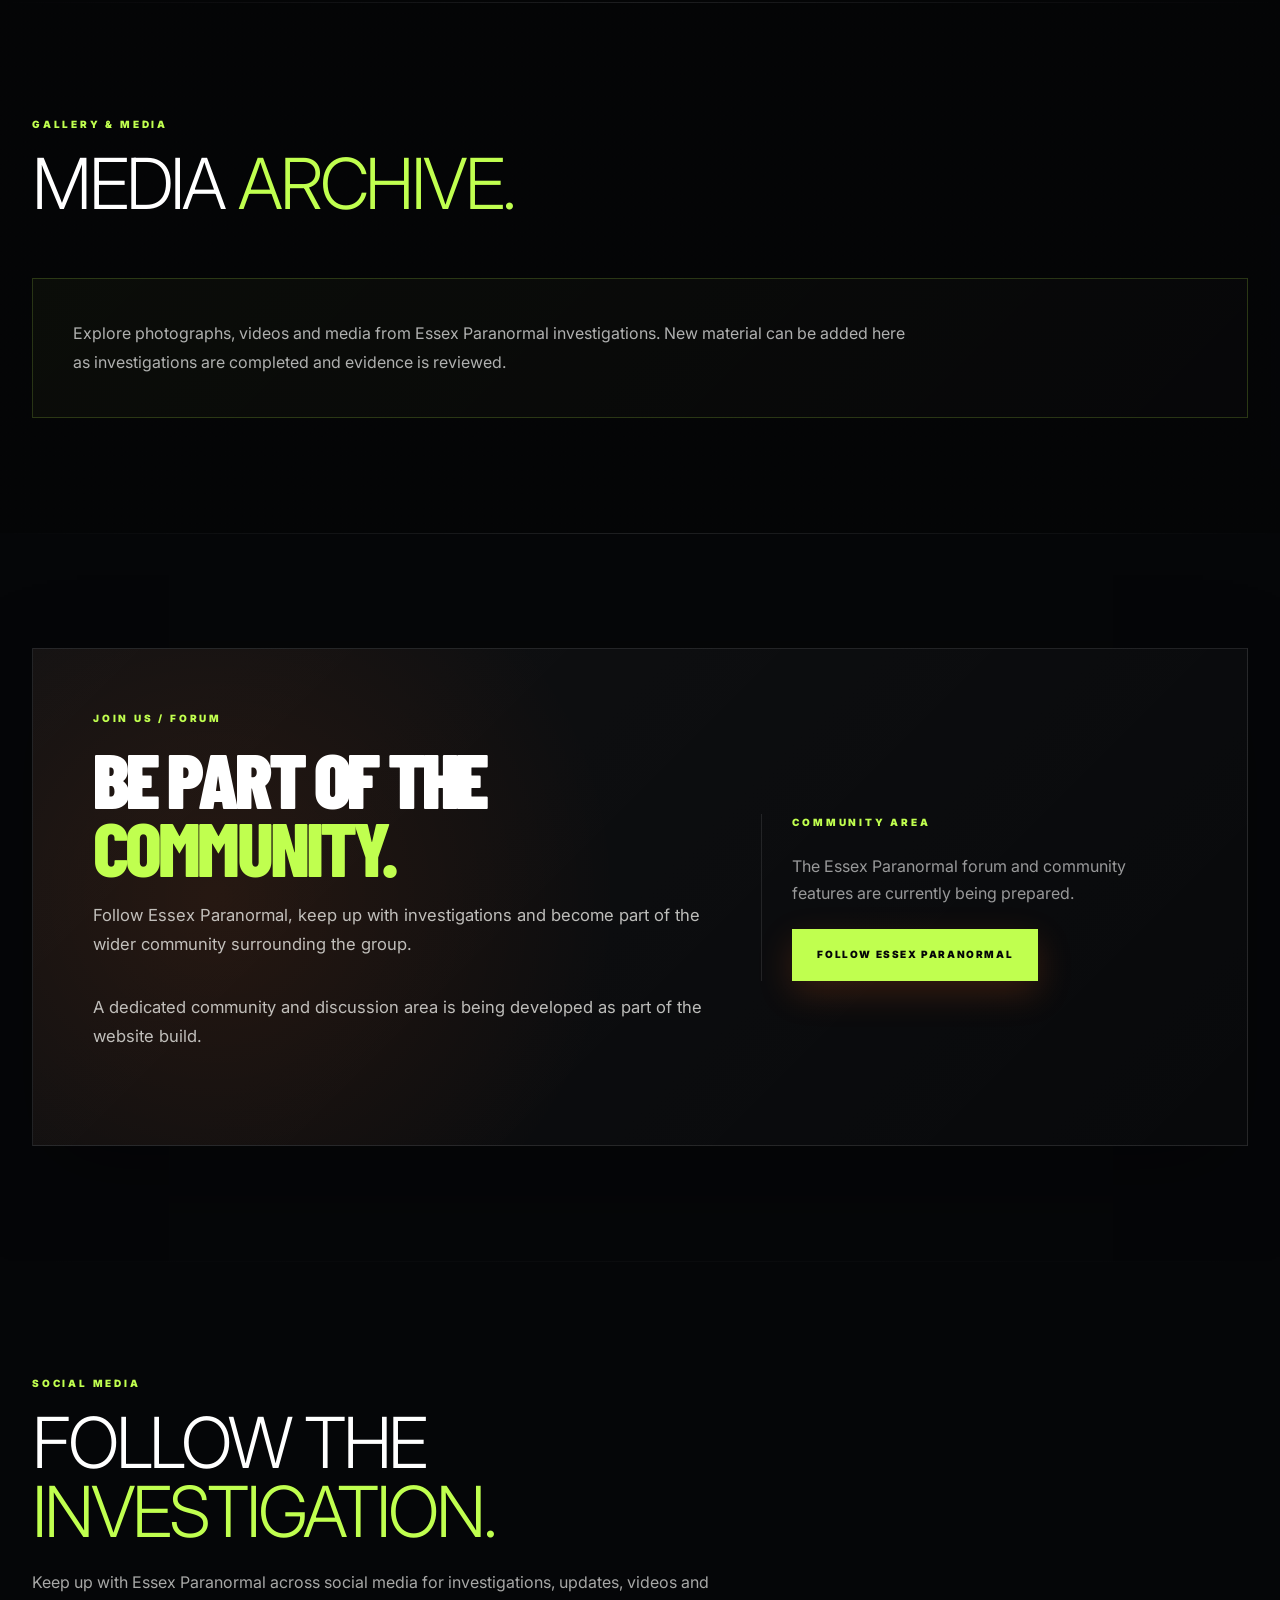
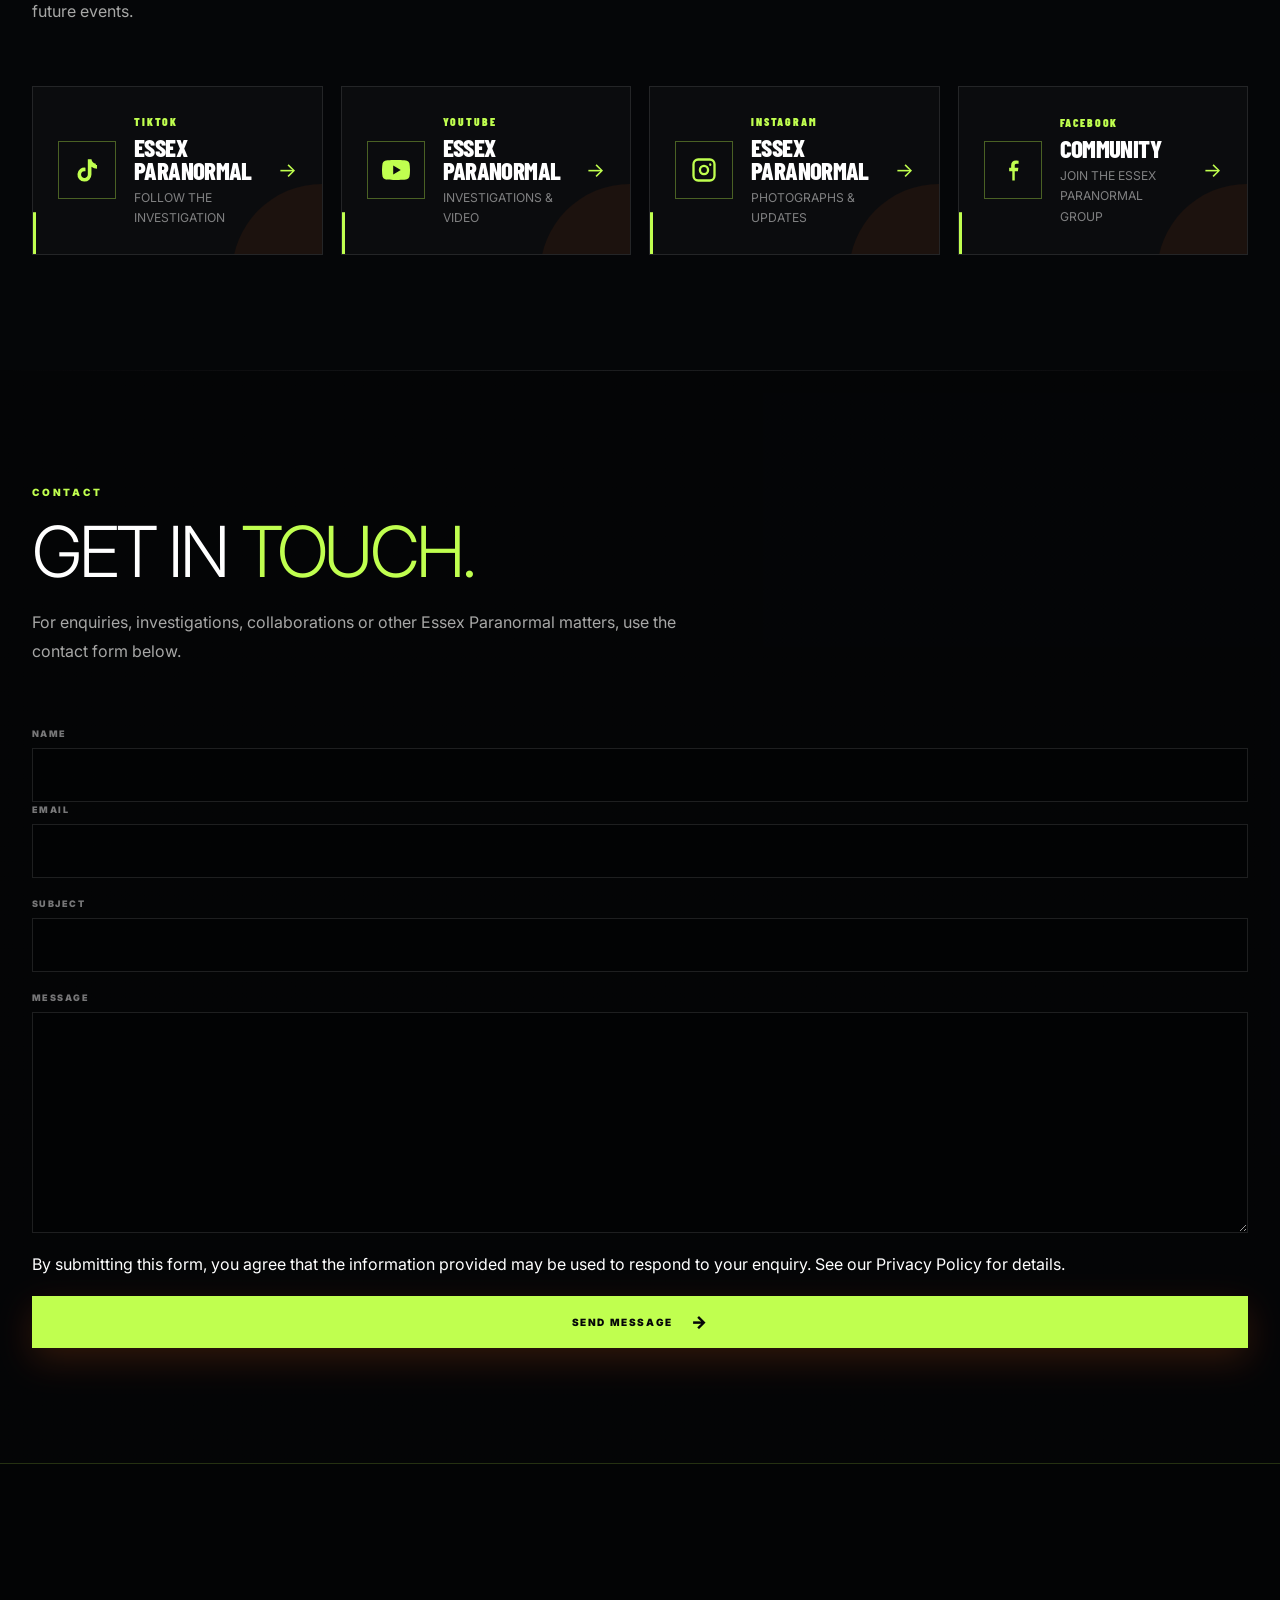
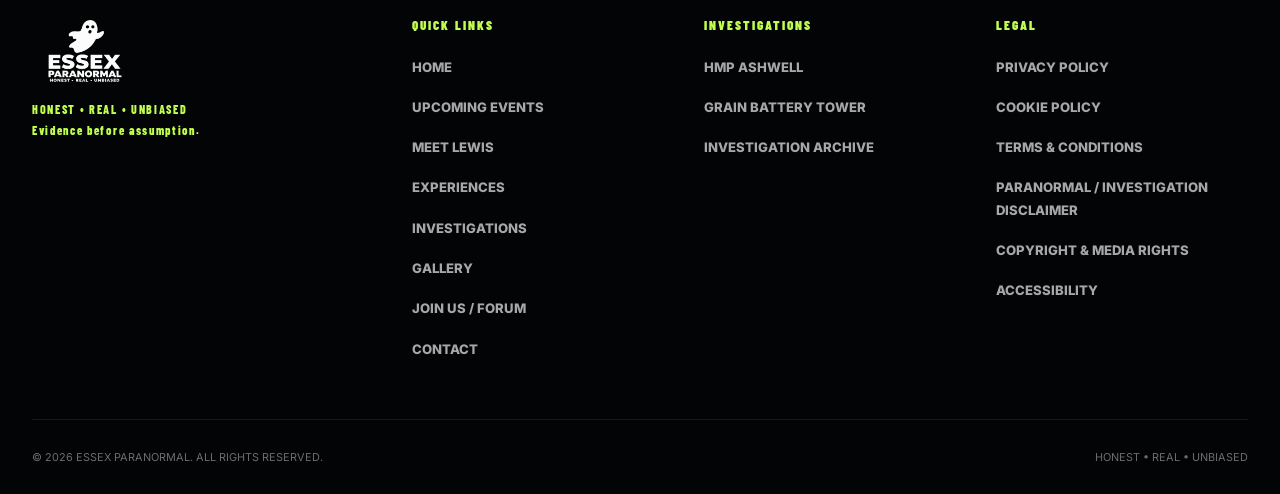
==== commit 4590e532: "Update print statement from 'Hello' to 'Goodbye'" ====
--- a/index.html
+++ b/index.html
@@ -1,59 +1,22 @@
+
 <!DOCTYPE html>
 <html lang="en-GB">
 <head>
-
     <meta charset="UTF-8">
-
-    <meta
-        name="viewport"
-        content="width=device-width, initial-scale=1.0, viewport-fit=cover"
-    >
-
-    <meta
-        name="description"
-        content="Essex Paranormal is an independent paranormal investigation practice focused on evidence, truth and accountability."
-    >
-
-    <meta
-        name="robots"
-        content="index, follow"
-    >
-
-    <meta
-        name="theme-color"
-        content="#050608"
-    >
-
-    <meta
-        name="color-scheme"
-        content="dark"
-    >
+    <meta name="viewport" content="width=device-width, initial-scale=1.0, viewport-fit=cover">
+    <meta name="description" content="Essex Paranormal is an independent paranormal investigation practice focused on evidence, truth and accountability.">
+    <meta name="robots" content="index, follow">
+    <meta name="theme-color" content="#050608">
+    <meta name="color-scheme" content="dark">
 
     <title>Essex Paranormal | Evidence Before Assumption</title>
 
-    <link
-        rel="preconnect"
-        href="https://fonts.googleapis.com"
-    >
-
-    <link
-        rel="preconnect"
-        href="https://fonts.gstatic.com"
-        crossorigin
-    >
-
-    <link
-        href="https://fonts.googleapis.com/css2?family=Barlow+Condensed:wght@400;500;600;700;800&family=Inter:wght@400;500;600;700;800&display=swap"
-        rel="stylesheet"
-    >
-
-    <link
-        rel="stylesheet"
-        href="/style.css"
-    >
+    <link rel="preconnect" href="https://fonts.googleapis.com">
+    <link rel="preconnect" href="https://fonts.gstatic.com" crossorigin>
+    <link href="https://fonts.googleapis.com/css2?family=Barlow+Condensed:wght@400;500;600;700;800&family=Inter:wght@400;500;600;700;800&display=swap" rel="stylesheet">
+    <link rel="stylesheet" href="/style.css">
 
     <style>
-
         /* =========================================================
            ESSEX PARANORMAL MASTER OVERRIDES
            GREEN / BLACK / WHITE
@@ -79,31 +42,20 @@
         body {
             overflow-x: hidden;
             background:
-                linear-gradient(
-                    180deg,
-                    rgba(5,6,8,.32),
-                    rgba(5,6,8,.78)
-                ),
-                url("/essex-paranormal-cinematic-background.webp")
-                center top / cover fixed no-repeat;
+                linear-gradient(180deg, rgba(5,6,8,.32), rgba(5,6,8,.78)),
+                url("/essex-paranormal-cinematic-background.webp") center top / cover fixed no-repeat;
             color: var(--ep-white);
         }
 
-        img,
-        video {
+        img, video {
             max-width: 100%;
         }
 
-        a,
-        button,
-        input,
-        textarea {
+        a, button, input, textarea {
             -webkit-tap-highlight-color: transparent;
         }
 
-        /* =========================================================
-           HEADER
-           ========================================================= */
+        /* HEADER */
 
         .site-header {
             position: relative;
@@ -125,9 +77,7 @@
             object-fit: contain;
         }
 
-        /* =========================================================
-           GLOBAL GREEN OVERRIDES
-           ========================================================= */
+        /* GLOBAL GREEN OVERRIDES */
 
         .eyebrow,
         .section-heading h2 span,
@@ -165,9 +115,7 @@
             color: var(--ep-green) !important;
         }
 
-        /* =========================================================
-           CONSTRUCTION TICKER
-           ========================================================= */
+        /* CONSTRUCTION TICKER */
 
         .construction-ticker {
             position: relative;
@@ -199,18 +147,11 @@
         }
 
         @keyframes epTicker {
-            from {
-                transform: translateX(0);
-            }
-
-            to {
-                transform: translateX(-50%);
-            }
-        }
-
-        /* =========================================================
-           HERO
-           ========================================================= */
+            from { transform: translateX(0); }
+            to { transform: translateX(-50%); }
+        }
+
+        /* HERO */
 
         .hero {
             position: relative;
@@ -226,19 +167,13 @@
             z-index: 10;
         }
 
-        /* =========================================================
-           UPCOMING EVENTS
-           ========================================================= */
+        /* UPCOMING EVENTS */
 
         .upcoming-events-section {
             position: relative;
             overflow: hidden;
             background:
-                radial-gradient(
-                    circle at 80% 50%,
-                    rgba(192,255,79,.045),
-                    transparent 42%
-                ),
+                radial-gradient(circle at 80% 50%, rgba(192,255,79,.045), transparent 42%),
                 #050608;
         }
 
@@ -247,22 +182,14 @@
             position: absolute;
             inset: 0;
             pointer-events: none;
-            background:
-                linear-gradient(
-                    90deg,
-                    transparent,
-                    rgba(255,255,255,.018),
-                    transparent
-                );
+            background: linear-gradient(90deg, transparent, rgba(255,255,255,.018), transparent);
         }
 
         .upcoming-event-card {
             position: relative;
             z-index: 1;
             display: grid;
-            grid-template-columns:
-                minmax(0,1.05fr)
-                minmax(0,.95fr);
+            grid-template-columns: minmax(0,1.05fr) minmax(0,.95fr);
             min-height: 520px;
             overflow: hidden;
             border: 1px solid rgba(255,255,255,.10);
@@ -350,9 +277,7 @@
             background: #000 !important;
         }
 
-        /* =========================================================
-           COMPLETED STAMP
-           ========================================================= */
+        /* COMPLETED STAMP */
 
         .completed-stamp {
             position: absolute;
@@ -373,9 +298,7 @@
             letter-spacing: .14em;
             text-transform: uppercase;
             transform: rotate(-8deg);
-            box-shadow:
-                0 0 0 2px rgba(212,0,0,.18),
-                0 15px 35px rgba(0,0,0,.5);
+            box-shadow: 0 0 0 2px rgba(212,0,0,.18), 0 15px 35px rgba(0,0,0,.5);
             text-shadow: 0 0 8px rgba(212,0,0,.35);
             pointer-events: none;
         }
@@ -387,9 +310,7 @@
             border: 1px solid rgba(212,0,0,.75);
         }
 
-        /* =========================================================
-           INVESTIGATION CARDS
-           ========================================================= */
+        /* INVESTIGATION CARDS */
 
         .featured-investigation {
             display: grid;
@@ -435,12 +356,6 @@
             line-height: 1.8;
         }
 
-        /*
-         * Published investigations are deliberately separate cards.
-         * Two cards sit beside each other on desktop and stack on
-         * smaller screens.
-         */
-
         .investigation-cards {
             display: grid;
             grid-template-columns: repeat(2,minmax(0,1fr));
@@ -512,25 +427,16 @@
             line-height: 1.3;
         }
 
-        /* =========================================================
-           ARCHIVE
-           ========================================================= */
-
-        .archive-coming-soon,
-        .gallery-coming-soon {
+        /* ARCHIVE */
+
+        .archive-coming-soon {
             margin-top: 28px;
             padding: clamp(28px,5vw,55px);
             border: 1px solid rgba(192,255,79,.18);
-            background:
-                linear-gradient(
-                    135deg,
-                    rgba(192,255,79,.035),
-                    rgba(255,255,255,.012)
-                );
-        }
-
-        .archive-coming-soon h3,
-        .gallery-coming-soon h3 {
+            background: linear-gradient(135deg, rgba(192,255,79,.035), rgba(255,255,255,.012));
+        }
+
+        .archive-coming-soon h3 {
             margin: 12px 0 16px;
             color: var(--ep-white);
             font-family: "Barlow Condensed", sans-serif;
@@ -540,31 +446,32 @@
             text-transform: uppercase;
         }
 
-        .archive-coming-soon p,
-        .gallery-coming-soon p {
+        .archive-coming-soon p {
             max-width: 850px;
             color: var(--ep-muted);
             line-height: 1.8;
         }
 
-        .archive-coming-soon strong,
-        .gallery-coming-soon strong {
-            display: inline-block;
-            margin-top: 10px;
-            color: var(--ep-green);
-            font-family: "Barlow Condensed", sans-serif;
-            font-size: .82rem;
-            font-weight: 900;
-            letter-spacing: .15em;
-        }
-
         .archive-coming-soon .button {
             margin-top: 24px;
         }
 
-        /* =========================================================
-           COMMUNITY
-           ========================================================= */
+        /* GALLERY */
+
+        .gallery-content {
+            padding: clamp(24px,4vw,40px);
+            border: 1px solid rgba(192,255,79,.18);
+            background: linear-gradient(135deg, rgba(192,255,79,.035), rgba(255,255,255,.012));
+        }
+
+        .gallery-content p {
+            max-width: 850px;
+            margin: 0;
+            color: var(--ep-muted);
+            line-height: 1.8;
+        }
+
+        /* COMMUNITY */
 
         .community-section {
             background: #050608;
@@ -572,18 +479,11 @@
 
         .community-panel {
             display: grid;
-            grid-template-columns:
-                minmax(0,1.2fr)
-                minmax(300px,.8fr);
+            grid-template-columns: minmax(0,1.2fr) minmax(300px,.8fr);
             gap: 30px;
             padding: clamp(28px,5vw,60px);
             border: 1px solid rgba(255,255,255,.10);
-            background:
-                linear-gradient(
-                    135deg,
-                    rgba(255,255,255,.045),
-                    rgba(255,255,255,.012)
-                );
+            background: linear-gradient(135deg, rgba(255,255,255,.045), rgba(255,255,255,.012));
             box-shadow: 0 30px 90px rgba(0,0,0,.30);
         }
 
@@ -619,9 +519,7 @@
             line-height: 1.7;
         }
 
-        /* =========================================================
-           SOCIAL
-           ========================================================= */
+        /* SOCIAL */
 
         .social-section {
             background: #050608;
@@ -645,10 +543,7 @@
             text-decoration: none;
             border: 1px solid rgba(255,255,255,.10);
             background: rgba(255,255,255,.025);
-            transition:
-                transform .35s ease,
-                border-color .35s ease,
-                background .35s ease;
+            transition: transform .35s ease, border-color .35s ease, background .35s ease;
         }
 
         .social-button::before {
@@ -725,9 +620,7 @@
             font-size: 1.25rem;
         }
 
-        /* =========================================================
-           FOOTER
-           ========================================================= */
+        /* FOOTER */
 
         .site-footer {
             position: relative;
@@ -737,11 +630,7 @@
 
         .footer-grid {
             display: grid;
-            grid-template-columns:
-                1.35fr
-                1fr
-                1fr
-                1fr;
+            grid-template-columns: 1.35fr 1fr 1fr 1fr;
             gap: 40px;
             padding: 70px 0 50px;
         }
@@ -805,10 +694,7 @@
             line-height: 1.5;
         }
 
-        /* =========================================================
-           CINEMATIC INTRO
-           BLUE IS ALLOWED ONLY HERE
-           ========================================================= */
+        /* CINEMATIC INTRO: BLUE IS ALLOWED ONLY HERE */
 
         #entry-screen {
             position: fixed !important;
@@ -821,9 +707,7 @@
             opacity: 1;
             visibility: visible;
             pointer-events: auto;
-            transition:
-                opacity 900ms cubic-bezier(.22,.61,.36,1),
-                visibility 900ms linear;
+            transition: opacity 900ms cubic-bezier(.22,.61,.36,1), visibility 900ms linear;
         }
 
         #entry-screen .entry-image {
@@ -832,8 +716,7 @@
             width: 100% !important;
             height: 100% !important;
             overflow: hidden !important;
-            background-image:
-                url("/essex-paranormal-intro.PNG") !important;
+            background-image: url("/essex-paranormal-intro.PNG") !important;
             background-position: center center !important;
             background-repeat: no-repeat !important;
             background-size: cover !important;
@@ -847,19 +730,8 @@
             z-index: 1;
             pointer-events: none;
             background:
-                radial-gradient(
-                    circle at 50% 45%,
-                    transparent 25%,
-                    rgba(0,0,0,.08) 58%,
-                    rgba(0,0,0,.62) 100%
-                ),
-                linear-gradient(
-                    180deg,
-                    rgba(0,10,30,.28),
-                    transparent 30%,
-                    transparent 70%,
-                    rgba(0,0,0,.32)
-                );
+                radial-gradient(circle at 50% 45%, transparent 25%, rgba(0,0,0,.08) 58%, rgba(0,0,0,.62) 100%),
+                linear-gradient(180deg, rgba(0,10,30,.28), transparent 30%, transparent 70%, rgba(0,0,0,.32));
         }
 
         #entry-rain-canvas {
@@ -881,21 +753,9 @@
             pointer-events: none;
             opacity: .30;
             background:
-                radial-gradient(
-                    ellipse at 18% 72%,
-                    rgba(205,225,240,.13),
-                    transparent 34%
-                ),
-                radial-gradient(
-                    ellipse at 76% 42%,
-                    rgba(194,218,240,.10),
-                    transparent 36%
-                ),
-                radial-gradient(
-                    ellipse at 52% 88%,
-                    rgba(225,235,250,.07),
-                    transparent 42%
-                );
+                radial-gradient(ellipse at 18% 72%, rgba(205,225,240,.13), transparent 34%),
+                radial-gradient(ellipse at 76% 42%, rgba(194,218,240,.10), transparent 36%),
+                radial-gradient(ellipse at 52% 88%, rgba(225,235,250,.07), transparent 42%);
             filter: blur(24px);
             animation: epMist 9s ease-in-out infinite alternate;
         }
@@ -906,17 +766,8 @@
             z-index: 3;
             pointer-events: none;
             background:
-                radial-gradient(
-                    circle at 50% 45%,
-                    rgba(35,105,190,.12),
-                    transparent 38%
-                ),
-                linear-gradient(
-                    180deg,
-                    rgba(8,31,72,.08),
-                    transparent 45%,
-                    rgba(0,17,55,.16)
-                );
+                radial-gradient(circle at 50% 45%, rgba(35,105,190,.12), transparent 38%),
+                linear-gradient(180deg, rgba(8,31,72,.08), transparent 45%, rgba(0,17,55,.16));
             mix-blend-mode: screen;
         }
 
@@ -946,10 +797,7 @@
             flex-direction: column;
             align-items: center;
             justify-content: flex-end;
-            padding:
-                30px
-                30px
-                clamp(55px,9vh,100px);
+            padding: 30px 30px clamp(55px,9vh,100px);
             text-align: center;
             pointer-events: none;
         }
@@ -983,13 +831,7 @@
             position: absolute;
             inset: 0 auto 0 0;
             width: 0%;
-            background:
-                linear-gradient(
-                    90deg,
-                    #174ea6,
-                    #2d8cff,
-                    #9ed3ff
-                );
+            background: linear-gradient(90deg, #174ea6, #2d8cff, #9ed3ff);
             box-shadow: 0 0 16px rgba(45,140,255,.95);
             transition: width .08s linear;
         }
@@ -1036,86 +878,39 @@
         }
 
         @keyframes epMist {
-            from {
-                transform:
-                    translate3d(-2%,1%,0)
-                    scale(1.08);
-            }
-
-            to {
-                transform:
-                    translate3d(3%,-2%,0)
-                    scale(1.13);
-            }
+            from { transform: translate3d(-2%,1%,0) scale(1.08); }
+            to { transform: translate3d(3%,-2%,0) scale(1.13); }
         }
 
         @keyframes epLightningOne {
-            0%,
-            67%,
-            100% {
-                opacity: 0;
-            }
-
-            68% {
-                opacity: .05;
-            }
-
-            69% {
-                opacity: .42;
-            }
-
-            69.5% {
-                opacity: .04;
-            }
-
-            70% {
-                opacity: .22;
-            }
-
-            70.8% {
-                opacity: 0;
-            }
+            0%, 67%, 100% { opacity: 0; }
+            68% { opacity: .05; }
+            69% { opacity: .42; }
+            69.5% { opacity: .04; }
+            70% { opacity: .22; }
+            70.8% { opacity: 0; }
         }
 
         @keyframes epLightningTwo {
-            0%,
-            35%,
-            100% {
-                opacity: 0;
-            }
-
-            36% {
-                opacity: .08;
-            }
-
-            36.5% {
-                opacity: .34;
-            }
-
-            37% {
-                opacity: 0;
-            }
-        }
-
-        /* =========================================================
-           MOBILE / TABLET
-           ========================================================= */
+            0%, 35%, 100% { opacity: 0; }
+            36% { opacity: .08; }
+            36.5% { opacity: .34; }
+            37% { opacity: 0; }
+        }
+
+        /* MOBILE / TABLET */
 
         @media (max-width:1100px) {
-
             .social-grid {
                 grid-template-columns: 1fr 1fr;
             }
 
             .footer-grid {
-                grid-template-columns:
-                    1fr 1fr;
-            }
-
+                grid-template-columns: 1fr 1fr;
+            }
         }
 
         @media (max-width:900px) {
-
             .upcoming-event-card {
                 grid-template-columns: 1fr;
             }
@@ -1157,11 +952,9 @@
                 padding: 10px 15px;
                 font-size: 1.15rem;
             }
-
         }
 
         @media (max-width:700px) {
-
             .footer-grid {
                 grid-template-columns: 1fr;
                 gap: 32px;
@@ -1175,11 +968,9 @@
             .case-status-grid {
                 grid-template-columns: 1fr;
             }
-
         }
 
         @media (max-width:550px) {
-
             .brand-logo-crop {
                 width: 64px;
                 height: 52px;
@@ -1222,11 +1013,9 @@
             #entry-screen .entry-loading {
                 width: 82vw;
             }
-
         }
 
         @media (prefers-reduced-motion: reduce) {
-
             html {
                 scroll-behavior: auto;
             }
@@ -1244,77 +1033,29 @@
             #entry-screen .entry-lightning {
                 display: none !important;
             }
-
-        }
-
+        }
     </style>
-
 </head>
 
-
 <body>
 
-
-    <!-- =========================================================
-         CINEMATIC ENTRY
-         ========================================================= -->
-
-    <div
-        id="entry-screen"
-        aria-hidden="true"
-    >
-
+    <!-- CINEMATIC ENTRY -->
+
+    <div id="entry-screen" aria-hidden="true">
         <div class="entry-image">
-
-            <div
-                class="entry-mist"
-                aria-hidden="true"
-            ></div>
-
-            <div
-                class="entry-blue-glow"
-                aria-hidden="true"
-            ></div>
-
-            <canvas
-                id="entry-rain-canvas"
-                aria-hidden="true"
-            ></canvas>
-
-            <div
-                class="entry-lightning flash-one"
-                aria-hidden="true"
-            ></div>
-
-            <div
-                class="entry-lightning flash-two"
-                aria-hidden="true"
-            ></div>
+            <div class="entry-mist" aria-hidden="true"></div>
+            <div class="entry-blue-glow" aria-hidden="true"></div>
+            <canvas id="entry-rain-canvas" aria-hidden="true"></canvas>
+            <div class="entry-lightning flash-one" aria-hidden="true"></div>
+            <div class="entry-lightning flash-two" aria-hidden="true"></div>
 
             <div class="entry-content">
-
                 <div class="entry-loading">
-
-                    <div class="entry-loading-label">
-                        ENTERING SITE...
+                    <div class="entry-loading-label">ENTERING SITE...</div>
+                    <div class="entry-loading-track">
+                        <div id="entry-loading-fill" class="entry-loading-fill"></div>
                     </div>
-
-                    <div class="entry-loading-track">
-
-                        <div
-                            id="entry-loading-fill"
-                            class="entry-loading-fill"
-                        ></div>
-
-                    </div>
-
-                    <div
-                        id="entry-loading-percent"
-                        class="entry-loading-percent"
-                    >
-                        0%
-                    </div>
-
+                    <div id="entry-loading-percent" class="entry-loading-percent">0%</div>
                 </div>
 
                 <div class="entry-bottom-copy">
@@ -1324,150 +1065,58 @@
                 <div class="entry-bottom-copy-right">
                     TRUTH LIES IN THE SHADOWS.
                 </div>
-
             </div>
-
         </div>
-
     </div>
 
-
-    <!-- =========================================================
-         HEADER
-         ========================================================= -->
+    <!-- HEADER -->
 
     <header class="site-header">
-
         <div class="container header-container">
-
-            <a
-                href="#home"
-                class="brand"
-                aria-label="Essex Paranormal home"
-            >
-
+            <a href="#home" class="brand" aria-label="Essex Paranormal home">
                 <span class="brand-logo-crop">
-
-                    <img
-                        src="/essex-paranormal-logo.png"
-                        alt="Essex Paranormal"
-                        class="brand-logo"
-                        decoding="async"
-                    >
-
+                    <img src="/essex-paranormal-logo.png" alt="Essex Paranormal" class="brand-logo" decoding="async">
                 </span>
-
             </a>
 
-
-            <nav
-                id="main-navigation"
-                aria-label="Main navigation"
-            >
-
-                <a
-                    href="#home"
-                    class="active"
-                >
-                    HOME
-                </a>
-
-                <a href="#upcoming-events">
-                    UPCOMING EVENTS
-                </a>
-
-                <a href="#about">
-                    MEET LEWIS
-                </a>
-
-                <a href="#experiences">
-                    EXPERIENCES
-                </a>
-
-                <a href="#investigations">
-                    INVESTIGATIONS
-                </a>
-
-                <a href="#gallery">
-                    GALLERY
-                </a>
-
-                <a href="#community">
-                    JOIN US / FORUM
-                </a>
-
-                <a href="#contact">
-                    CONTACT
-                </a>
-
+            <nav id="main-navigation" aria-label="Main navigation">
+                <a href="#home" class="active">HOME</a>
+                <a href="#upcoming-events">UPCOMING EVENTS</a>
+                <a href="#about">MEET LEWIS</a>
+                <a href="#experiences">EXPERIENCES</a>
+                <a href="#investigations">INVESTIGATIONS</a>
+                <a href="#gallery">GALLERY</a>
+                <a href="#community">JOIN US / FORUM</a>
+                <a href="#contact">CONTACT</a>
             </nav>
 
-
-            <button
-                class="menu-toggle"
-                type="button"
-                aria-label="Open navigation menu"
-                aria-expanded="false"
-                aria-controls="main-navigation"
-            >
-
+            <button class="menu-toggle" type="button" aria-label="Open navigation menu" aria-expanded="false" aria-controls="main-navigation">
                 <span></span>
                 <span></span>
                 <span></span>
-
             </button>
-
         </div>
-
     </header>
 
-
-    <!-- =========================================================
-         CONSTRUCTION NOTICE
-         ========================================================= -->
-
-    <div
-        class="construction-ticker"
-        role="status"
-        aria-label="Website under construction"
-    >
-
+    <!-- CONSTRUCTION TICKER -->
+
+    <div class="construction-ticker" role="status" aria-label="Website under construction">
         <div class="construction-ticker-track">
-
-            <span>
-                WEBSITE UNDER CONSTRUCTION • NEW INVESTIGATIONS, STORIES &amp; CONTENT ARE EMERGING • WATCH THIS SPACE
-            </span>
-
-            <span aria-hidden="true">
-                WEBSITE UNDER CONSTRUCTION • NEW INVESTIGATIONS, STORIES &amp; CONTENT ARE EMERGING • WATCH THIS SPACE
-            </span>
-
+            <span>WEBSITE UNDER CONSTRUCTION • NEW INVESTIGATIONS, STORIES &amp; CONTENT ARE EMERGING • WATCH THIS SPACE</span>
+            <span aria-hidden="true">WEBSITE UNDER CONSTRUCTION • NEW INVESTIGATIONS, STORIES &amp; CONTENT ARE EMERGING • WATCH THIS SPACE</span>
         </div>
-
     </div>
 
-
     <main>
 
-
-        <!-- =====================================================
-             HERO
-             ===================================================== -->
-
-        <section
-            id="home"
-            class="hero"
-        >
-
+        <!-- HERO -->
+
+        <section id="home" class="hero">
             <div class="hero-background"></div>
-
             <div class="hero-overlay"></div>
 
             <div class="container hero-content">
-
-                <p class="eyebrow">
-                    HONEST • REAL • UNBIASED
-                </p>
+                <p class="eyebrow">HONEST • REAL • UNBIASED</p>
 
                 <h1>
                     ESSEX
@@ -1480,61 +1129,23 @@
                 </p>
 
                 <div class="hero-actions">
-
-                    <a
-                        href="#upcoming-events"
-                        class="button button-primary"
-                    >
-                        UPCOMING INVESTIGATION
-                    </a>
-
-                    <a
-                        href="#about"
-                        class="button button-secondary"
-                    >
-                        MEET LEWIS
-                    </a>
-
-                </div>
-
+                    <a href="#upcoming-events" class="button button-primary">UPCOMING INVESTIGATION</a>
+                    <a href="#about" class="button button-secondary">MEET LEWIS</a>
+                </div>
             </div>
 
-
-            <a
-                href="#upcoming-events"
-                class="hero-scroll"
-                aria-label="Scroll to upcoming events"
-            >
-
-                <span>
-                    SCROLL
-                </span>
-
-                <span>
-                    ↓
-                </span>
-
+            <a href="#upcoming-events" class="hero-scroll" aria-label="Scroll to upcoming events">
+                <span>SCROLL</span>
+                <span>↓</span>
             </a>
-
         </section>
 
-
-        <!-- =====================================================
-             ANCIENT RAM INN
-             ===================================================== -->
-
-        <section
-            id="upcoming-events"
-            class="section upcoming-events-section"
-        >
-
+        <!-- ANCIENT RAM INN -->
+
+        <section id="upcoming-events" class="section upcoming-events-section">
             <div class="container">
-
                 <div class="section-heading">
-
-                    <p class="eyebrow">
-                        UPCOMING EVENTS
-                    </p>
+                    <p class="eyebrow">UPCOMING EVENTS</p>
 
                     <h2>
                         THE ANCIENT
@@ -1546,31 +1157,16 @@
                         most notorious paranormal locations for an
                         extended live investigation.
                     </p>
-
-                </div>
-
+                </div>
 
                 <article class="upcoming-event-card">
-
-                    <div
-                        class="completed-stamp"
-                        aria-label="Completed"
-                    >
-                        <span>
-                            COMPLETED
-                        </span>
+                    <div class="completed-stamp" aria-label="Completed">
+                        <span>COMPLETED</span>
                     </div>
 
-
                     <div class="upcoming-event-content">
-
-                        <span class="eyebrow">
-                            ANCIENT RAM INN
-                        </span>
-
-                        <h3>
-                            THE ANCIENT RAM INN
-                        </h3>
+                        <span class="eyebrow">ANCIENT RAM INN</span>
+                        <h3>THE ANCIENT RAM INN</h3>
 
                         <p class="upcoming-event-description">
                             Essex Paranormal heads to one of
@@ -1579,108 +1175,50 @@
                             investigation.
                         </p>
 
-
                         <div class="upcoming-event-details">
-
                             <div>
-
-                                <span>
-                                    DATE
-                                </span>
-
-                                <strong>
-                                    16–17 SEPTEMBER
-                                </strong>
-
+                                <span>DATE</span>
+                                <strong>16–17 SEPTEMBER</strong>
                             </div>
 
-
                             <div>
-
-                                <span>
-                                    DURATION
-                                </span>
-
-                                <strong>
-                                    24 HOURS LIVE
-                                </strong>
-
+                                <span>DURATION</span>
+                                <strong>24 HOURS LIVE</strong>
                             </div>
-
                         </div>
 
-
-                        <a
-                            href="#social"
-                            class="button button-primary"
-                        >
+                        <a href="#social" class="button button-primary">
                             FOLLOW THE INVESTIGATION
                             <span>→</span>
                         </a>
-
                     </div>
 
-
                     <div class="upcoming-event-video">
-
-                        <video
-                            autoplay
-                            muted
-                            loop
-                            playsinline
-                            controls
-                            preload="metadata"
-                            aria-label="Ancient Ram Inn promotional video"
-                        >
-
-                            <source
-                                src="/ancient-ram-inn-promo.MP4"
-                                type="video/mp4"
-                            >
-
+                        <video autoplay muted loop playsinline controls preload="metadata" aria-label="Ancient Ram Inn promotional video">
+                            <source src="/ancient-ram-inn-promo.MP4" type="video/mp4">
                             Your browser does not support HTML5 video.
-
                         </video>
-
                     </div>
-
                 </article>
-
             </div>
-
         </section>
 
-
-        <!-- =====================================================
-             MEET LEWIS
-             ===================================================== -->
-
-        <section
-            id="about"
-            class="section profile-section"
-        >
-
+        <!-- MEET LEWIS -->
+
+        <section id="about" class="section profile-section">
             <div class="container">
-
                 <div class="profile-layout">
-
                     <div class="profile-copy">
-
-                        <p class="eyebrow">
-                            MEET LEWIS
-                        </p>
+                        <p class="eyebrow">MEET LEWIS</p>
 
                         <h2>
                             Biography -
                             <span>Lewis McDiarmid</span>
                         </h2>
 
-                        <p class="role">
-                            OWNER &amp; LEAD INVESTIGATOR, ESSEX PARANORMAL
-                        </p>
+                        <p class="role">OWNER &amp; LEAD INVESTIGATOR, ESSEX PARANORMAL</p>
 
                         <div class="bio-content">
-
                             <p>
                                 My name is Lewis McDiarmid, and I am the owner
                                 and lead investigator of Essex Paranormal.
@@ -1726,9 +1264,7 @@
                                 honesty and accountability are always upheld.
                             </p>
 
-                            <h3>
-                                Investigations &amp; Evidence
-                            </h3>
+                            <h3>Investigations &amp; Evidence</h3>
 
                             <p>
                                 Essex Paranormal uses a minimum amount of equipment
@@ -1750,9 +1286,7 @@
                                 and aerial data of locations when required.
                             </p>
 
-                            <h3>
-                                My Experiences &amp; Beliefs
-                            </h3>
+                            <h3>My Experiences &amp; Beliefs</h3>
 
                             <p>
                                 My personal experiences are too many to mention,
@@ -1777,9 +1311,7 @@
                                 and truthful.
                             </p>
 
-                            <h3>
-                                What Paranormal Investigation Means to Me
-                            </h3>
+                            <h3>What Paranormal Investigation Means to Me</h3>
 
                             <p>
                                 A paranormal investigation is an important part
@@ -1791,88 +1323,50 @@
                                 next, then I will continue to pursue the search
                                 for it.
                             </p>
-
                         </div>
-
                     </div>
 
-
                     <div class="profile-visual">
-
                         <div class="profile-image-frame">
-
-                            <img
-                                src="/meet-lewis-biography.jpg"
-                                alt="Lewis McDiarmid, Owner and Lead Investigator of Essex Paranormal"
-                                class="profile-image"
-                                loading="lazy"
-                                decoding="async"
-                            >
-
+                            <img src="/meet-lewis-biography.jpg" alt="Lewis McDiarmid, Owner and Lead Investigator of Essex Paranormal" class="profile-image" loading="lazy" decoding="async">
                             <span class="frame-corner frame-corner-top"></span>
                             <span class="frame-corner frame-corner-bottom"></span>
-
                         </div>
 
                         <div class="profile-quote">
-
                             <span></span>
-
-                            <p>
-                                “THE TRUTH EXISTS, EVEN WHEN NO ONE BELIEVES.”
-                            </p>
-
+                            <p>“THE TRUTH EXISTS, EVEN WHEN NO ONE BELIEVES.”</p>
                         </div>
 
                         <div class="profile-identifiers">
-
                             <div>
                                 <strong>INVESTIGATOR</strong>
                                 <small>Evidence Led</small>
                             </div>
-
                             <div>
                                 <strong>DOCUMENTARY</strong>
                                 <small>Truth Focused</small>
                             </div>
-
                             <div>
                                 <strong>DRONE OPERATIONS</strong>
                                 <small>Aerial Reconnaissance</small>
                             </div>
-
                             <div>
                                 <strong>EXPLORER</strong>
                                 <small>Always Seeking Answers</small>
                             </div>
-
                         </div>
-
                     </div>
-
-                </div>
-
+                </div>
             </div>
-
         </section>
 
-
-        <!-- =====================================================
-             EXPERIENCES
-             ===================================================== -->
-
-        <section
-            id="experiences"
-            class="section"
-        >
-
+        <!-- EXPERIENCES -->
+
+        <section id="experiences" class="section">
             <div class="container">
-
                 <div class="section-heading">
-
-                    <p class="eyebrow">
-                        EXPERIENCES
-                    </p>
+                    <p class="eyebrow">EXPERIENCES</p>
 
                     <h2>
                         REAL LOCATIONS.
@@ -1884,91 +1378,48 @@
                         abandoned and reported haunted locations
                         using a careful and evidence-led approach.
                     </p>
-
-                </div>
-
+                </div>
 
                 <div class="feature-grid">
-
                     <article class="feature-card">
-
-                        <span class="feature-number">
-                            01
-                        </span>
-
-                        <h3>
-                            PRIVATE INVESTIGATIONS
-                        </h3>
-
+                        <span class="feature-number">01</span>
+                        <h3>PRIVATE INVESTIGATIONS</h3>
                         <p>
                             Focused investigations of locations
                             where unexplained activity has been
                             reported or experienced.
                         </p>
-
                     </article>
 
-
                     <article class="feature-card">
-
-                        <span class="feature-number">
-                            02
-                        </span>
-
-                        <h3>
-                            HISTORIC LOCATIONS
-                        </h3>
-
+                        <span class="feature-number">02</span>
+                        <h3>HISTORIC LOCATIONS</h3>
                         <p>
                             Research-led investigations that
                             consider the history, people and
                             circumstances surrounding each location.
                         </p>
-
                     </article>
 
-
                     <article class="feature-card">
-
-                        <span class="feature-number">
-                            03
-                        </span>
-
-                        <h3>
-                            EVIDENCE REVIEW
-                        </h3>
-
+                        <span class="feature-number">03</span>
+                        <h3>EVIDENCE REVIEW</h3>
                         <p>
                             Photographs, video, audio and other
                             observations are reviewed carefully
                             before conclusions are reached.
                         </p>
-
                     </article>
-
-                </div>
-
+                </div>
             </div>
-
         </section>
 
-
-        <!-- =====================================================
-             METHOD
-             ===================================================== -->
-
-        <section
-            id="method"
-            class="section approach-section"
-        >
-
+        <!-- METHOD -->
+
+        <section id="method" class="section approach-section">
             <div class="container">
-
                 <div class="section-heading">
-
-                    <p class="eyebrow">
-                        OUR APPROACH
-                    </p>
+                    <p class="eyebrow">OUR APPROACH</p>
 
                     <h2>
                         EVIDENCE
@@ -1981,143 +1432,63 @@
                         deciding what it means before the evidence
                         has been examined.
                     </p>
-
-                </div>
-
+                </div>
 
                 <div class="method-grid">
-
                     <article class="method-card">
-
                         <span>01</span>
-
-                        <h3>
-                            RESEARCH
-                        </h3>
-
-                        <p>
-                            Understand the history and environment
-                            before an investigation begins.
-                        </p>
-
+                        <h3>RESEARCH</h3>
+                        <p>Understand the history and environment before an investigation begins.</p>
                     </article>
 
-
                     <article class="method-card">
-
                         <span>02</span>
-
-                        <h3>
-                            OBSERVE
-                        </h3>
-
-                        <p>
-                            Record what happens and consider
-                            environmental and natural explanations.
-                        </p>
-
+                        <h3>OBSERVE</h3>
+                        <p>Record what happens and consider environmental and natural explanations.</p>
                     </article>
 
-
                     <article class="method-card">
-
                         <span>03</span>
-
-                        <h3>
-                            REVIEW
-                        </h3>
-
-                        <p>
-                            Examine recordings, photographs,
-                            audio and observations after the
-                            investigation.
-                        </p>
-
+                        <h3>REVIEW</h3>
+                        <p>Examine recordings, photographs, audio and observations after the investigation.</p>
                     </article>
 
-
                     <article class="method-card">
-
                         <span>04</span>
-
-                        <h3>
-                            REPORT
-                        </h3>
-
-                        <p>
-                            Present the findings honestly,
-                            including uncertainty where it exists.
-                        </p>
-
+                        <h3>REPORT</h3>
+                        <p>Present the findings honestly, including uncertainty where it exists.</p>
                     </article>
-
-                </div>
-
+                </div>
             </div>
-
         </section>
 
-
-        <!-- =====================================================
-             INVESTIGATIONS
-             ===================================================== -->
-
-        <section
-            id="investigations"
-            class="section investigations-section"
-        >
-
+        <!-- INVESTIGATIONS -->
+
+        <section id="investigations" class="section investigations-section">
             <div class="container">
-
                 <div class="section-heading">
-
-                    <p class="eyebrow">
-                        FEATURED INVESTIGATIONS
-                    </p>
+                    <p class="eyebrow">FEATURED INVESTIGATIONS</p>
 
                     <h2>
                         RECENT
                         <span>CASE FILES.</span>
                     </h2>
 
-                    <p>
-                        Published investigation case files from
-                        Essex Paranormal.
-                    </p>
-
-                </div>
-
+                    <p>Published investigation case files from Essex Paranormal.</p>
+                </div>
 
                 <div class="investigation-cards">
 
-
-                    <!-- =================================================
-                         EP-001 HMP ASHWELL
-                         ================================================= -->
+                    <!-- EP-001 HMP ASHWELL -->
 
                     <article class="featured-investigation">
-
                         <div class="featured-investigation-image">
-
-                            <img
-                                src="/hmp-ashwell.PNG"
-                                alt="Former HMP Ashwell prison"
-                                loading="lazy"
-                                decoding="async"
-                            >
-
+                            <img src="/hmp-ashwell.PNG" alt="Former HMP Ashwell prison" loading="lazy" decoding="async">
                         </div>
 
-
                         <div class="featured-investigation-content">
-
-                            <span class="eyebrow">
-                                CASE FILE EP-001
-                            </span>
-
-                            <h3>
-                                HMP ASHWELL
-                            </h3>
+                            <span class="eyebrow">CASE FILE EP-001</span>
+                            <h3>HMP ASHWELL</h3>
 
                             <p>
                                 An evidence-led investigation into the
@@ -2126,73 +1497,38 @@
                                 historical and environmental context.
                             </p>
 
-
                             <div class="case-status-grid">
-
                                 <div>
                                     <small>LOCATION</small>
-                                    <strong>
-                                        FORMER HM PRISON ASHWELL
-                                    </strong>
+                                    <strong>FORMER HM PRISON ASHWELL</strong>
                                 </div>
-
                                 <div>
                                     <small>STATUS</small>
-                                    <strong>
-                                        PUBLISHED
-                                    </strong>
+                                    <strong>PUBLISHED</strong>
                                 </div>
-
                                 <div>
                                     <small>APPROACH</small>
-                                    <strong>
-                                        EVIDENCE LED
-                                    </strong>
+                                    <strong>EVIDENCE LED</strong>
                                 </div>
-
                             </div>
 
-
-                            <a
-                                href="/investigations/hmp-ashwell.html"
-                                class="button button-primary"
-                            >
+                            <a href="/investigations/hmp-ashwell.html" class="button button-primary">
                                 VIEW CASE FILE
                                 <span>→</span>
                             </a>
-
                         </div>
-
                     </article>
 
-
-                    <!-- =================================================
-                         EP-002 GRAIN BATTERY TOWER
-                         ================================================= -->
+                    <!-- EP-002 GRAIN BATTERY TOWER -->
 
                     <article class="featured-investigation">
-
                         <div class="featured-investigation-image">
-
-                            <img
-                                src="/investigations/grain-battery-01.JPG"
-                                alt="Grain Battery Tower sea fort"
-                                loading="lazy"
-                                decoding="async"
-                            >
-
+                            <img src="/investigations/grain-battery-01.JPG" alt="Grain Battery Tower sea fort" loading="lazy" decoding="async">
                         </div>
 
-
                         <div class="featured-investigation-content">
-
-                            <span class="eyebrow">
-                                CASE FILE EP-002
-                            </span>
-
-                            <h3>
-                                GRAIN BATTERY TOWER
-                            </h3>
+                            <span class="eyebrow">CASE FILE EP-002</span>
+                            <h3>GRAIN BATTERY TOWER</h3>
 
                             <p>
                                 An overnight lockdown paranormal
@@ -2202,61 +1538,35 @@
                                 intelligent communication.
                             </p>
 
-
                             <div class="case-status-grid">
-
                                 <div>
                                     <small>LOCATION</small>
-                                    <strong>
-                                        GRAIN, KENT
-                                    </strong>
+                                    <strong>GRAIN, KENT</strong>
                                 </div>
-
                                 <div>
                                     <small>STATUS</small>
-                                    <strong>
-                                        PUBLISHED
-                                    </strong>
+                                    <strong>PUBLISHED</strong>
                                 </div>
-
                                 <div>
                                     <small>METHOD</small>
-                                    <strong>
-                                        OVERNIGHT LOCKDOWN
-                                    </strong>
+                                    <strong>OVERNIGHT LOCKDOWN</strong>
                                 </div>
-
                             </div>
 
-
-                            <a
-                                href="/investigations/grain-battery.html"
-                                class="button button-primary"
-                            >
+                            <a href="/investigations/grain-battery.html" class="button button-primary">
                                 VIEW CASE FILE
                                 <span>→</span>
                             </a>
-
                         </div>
-
                     </article>
 
                 </div>
 
-
-                <!-- =================================================
-                     INVESTIGATION ARCHIVE
-                     ================================================= -->
+                <!-- INVESTIGATION ARCHIVE -->
 
                 <div class="archive-coming-soon">
-
-                    <span class="eyebrow">
-                        INVESTIGATION ARCHIVE
-                    </span>
-
-                    <h3>
-                        BROWSE THE CASE FILES.
-                    </h3>
+                    <span class="eyebrow">INVESTIGATION ARCHIVE</span>
+                    <h3>BROWSE THE CASE FILES.</h3>
 
                     <p>
                         Browse the Essex Paranormal investigation
@@ -2265,37 +1575,20 @@
                         investigations as they are added.
                     </p>
 
-                    <a
-                        href="/investigations/"
-                        class="button button-secondary"
-                    >
+                    <a href="/investigations/" class="button button-secondary">
                         VIEW INVESTIGATION ARCHIVE
                         <span>→</span>
                     </a>
-
-                </div>
-
+                </div>
             </div>
-
         </section>
 
-
-        <!-- =====================================================
-             EVIDENCE
-             ===================================================== -->
-
-        <section
-            id="evidence"
-            class="section"
-        >
-
+        <!-- EVIDENCE -->
+
+        <section id="evidence" class="section">
             <div class="container">
-
                 <div class="section-heading">
-
-                    <p class="eyebrow">
-                        EVIDENCE
-                    </p>
+                    <p class="eyebrow">EVIDENCE</p>
 
                     <h2>
                         FOLLOW THE
@@ -2306,141 +1599,62 @@
                         Evidence will be published as individual
                         investigations are completed and reviewed.
                     </p>
-
-                </div>
-
+                </div>
 
                 <div class="evidence-grid">
-
                     <article class="evidence-card">
-
-                        <span>
-                            AUDIO
-                        </span>
-
-                        <h3>
-                            AUDIO EVIDENCE
-                        </h3>
-
-                        <p>
-                            Recorded audio and relevant analysis
-                            will be published here.
-                        </p>
-
+                        <span>AUDIO</span>
+                        <h3>AUDIO EVIDENCE</h3>
+                        <p>Recorded audio and relevant analysis will be published here.</p>
                     </article>
 
-
                     <article class="evidence-card">
-
-                        <span>
-                            VIDEO
-                        </span>
-
-                        <h3>
-                            VIDEO EVIDENCE
-                        </h3>
-
-                        <p>
-                            Investigation footage and reviewed
-                            material will be added here.
-                        </p>
-
+                        <span>VIDEO</span>
+                        <h3>VIDEO EVIDENCE</h3>
+                        <p>Investigation footage and reviewed material will be added here.</p>
                     </article>
 
-
                     <article class="evidence-card">
-
-                        <span>
-                            PHOTOGRAPHY
-                        </span>
-
-                        <h3>
-                            PHOTOGRAPHIC EVIDENCE
-                        </h3>
-
-                        <p>
-                            Photographs and supporting information
-                            will be published with relevant cases.
-                        </p>
-
+                        <span>PHOTOGRAPHY</span>
+                        <h3>PHOTOGRAPHIC EVIDENCE</h3>
+                        <p>Photographs and supporting information will be published with relevant cases.</p>
                     </article>
-
-                </div>
-
+                </div>
             </div>
-
         </section>
 
-
-        <!-- =====================================================
-             GALLERY / MEDIA
-             ===================================================== -->
-
-        <section
-            id="gallery"
-            class="section gallery-section"
-        >
-
+        <!-- GALLERY / MEDIA
+             Construction notice removed. Gallery section and navigation remain. -->
+
+        <section id="gallery" class="section gallery-section">
             <div class="container">
-
                 <div class="section-heading">
-
-                    <p class="eyebrow">
-                        GALLERY &amp; MEDIA
-                    </p>
+                    <p class="eyebrow">GALLERY &amp; MEDIA</p>
 
                     <h2>
                         MEDIA
                         <span>ARCHIVE.</span>
                     </h2>
-
-                </div>
-
-
-                <div class="gallery-coming-soon">
-
-                    <strong>
-                        WEBSITE BUILD IN PROGRESS
-                    </strong>
-
-                    <h3>
-                        GALLERY &amp; MEDIA ARCHIVE UNDER CONSTRUCTION.
-                    </h3>
-
+                </div>
+
+                <div class="gallery-content">
                     <p>
-                        This section is currently being built for
-                        the Essex Paranormal publishing system.
-                        Approved photographs, video, audio, podcasts
-                        and other media will be added here once the
-                        website build and publishing process are
-                        complete.
+                        Explore photographs, videos and media from
+                        Essex Paranormal investigations. New material
+                        can be added here as investigations are
+                        completed and evidence is reviewed.
                     </p>
-
-                </div>
-
+                </div>
             </div>
-
         </section>
 
-
-        <!-- =====================================================
-             JOIN US / FORUM
-             ===================================================== -->
-
-        <section
-            id="community"
-            class="section community-section"
-        >
-
+        <!-- JOIN US / FORUM -->
+
+        <section id="community" class="section community-section">
             <div class="container">
-
                 <div class="community-panel">
-
                     <div class="community-copy">
-
-                        <p class="eyebrow">
-                            JOIN US / FORUM
-                        </p>
+                        <p class="eyebrow">JOIN US / FORUM</p>
 
                         <h2>
                             BE PART OF THE
@@ -2458,53 +1672,30 @@
                             area is being developed as part of the
                             website build.
                         </p>
-
                     </div>
 
-
                     <div class="community-action">
-
-                        <p class="eyebrow">
-                            COMMUNITY AREA
-                        </p>
+                        <p class="eyebrow">COMMUNITY AREA</p>
 
                         <p>
                             The Essex Paranormal forum and community
                             features are currently being prepared.
                         </p>
 
-                        <a
-                            href="#social"
-                            class="button button-primary"
-                        >
+                        <a href="#social" class="button button-primary">
                             FOLLOW ESSEX PARANORMAL
                         </a>
-
                     </div>
-
-                </div>
-
+                </div>
             </div>
-
         </section>
 
-
-        <!-- =====================================================
-             SOCIAL MEDIA
-             ===================================================== -->
-
-        <section
-            id="social"
-            class="section social-section"
-        >
-
+        <!-- SOCIAL MEDIA -->
+
+        <section id="social" class="section social-section">
             <div class="container">
-
                 <div class="section-heading">
-
-                    <p class="eyebrow">
-                        SOCIAL MEDIA
-                    </p>
+                    <p class="eyebrow">SOCIAL MEDIA</p>
 
                     <h2>
                         FOLLOW THE
@@ -2516,213 +1707,92 @@
                         media for investigations, updates, videos
                         and future events.
                     </p>
-
-                </div>
-
+                </div>
 
                 <div class="social-grid">
 
-
                     <!-- TIKTOK -->
 
-                    <a
-                        href="#"
-                        class="social-button"
-                        aria-label="Essex Paranormal TikTok"
-                    >
-
+                    <a href="#" class="social-button" aria-label="Essex Paranormal TikTok">
                         <div class="social-icon">
-
-                            <svg
-                                viewBox="0 0 24 24"
-                                aria-hidden="true"
-                            >
-
+                            <svg viewBox="0 0 24 24" aria-hidden="true">
                                 <path d="M19.59 6.69a4.83 4.83 0 0 1-3.77-3.9h-3.12v13.1a2.9 2.9 0 1 1-2-2.76V10a6 6 0 1 0 5.12 5.93V9.28a7.9 7.9 0 0 0 4.77 1.6V7.77a4.83 4.83 0 0 1-1-.08z"/>
-
                             </svg>
-
                         </div>
 
                         <div class="social-content">
-
-                            <span class="social-platform">
-                                TIKTOK
-                            </span>
-
-                            <h3>
-                                ESSEX PARANORMAL
-                            </h3>
-
-                            <span class="social-handle">
-                                FOLLOW THE INVESTIGATION
-                            </span>
-
+                            <span class="social-platform">TIKTOK</span>
+                            <h3>ESSEX PARANORMAL</h3>
+                            <span class="social-handle">FOLLOW THE INVESTIGATION</span>
                         </div>
 
-                        <span class="social-arrow">
-                            →
-                        </span>
-
+                        <span class="social-arrow">→</span>
                     </a>
 
-
                     <!-- YOUTUBE -->
 
-                    <a
-                        href="#"
-                        class="social-button"
-                        aria-label="Essex Paranormal YouTube"
-                    >
-
+                    <a href="#" class="social-button" aria-label="Essex Paranormal YouTube">
                         <div class="social-icon">
-
-                            <svg
-                                viewBox="0 0 24 24"
-                                aria-hidden="true"
-                            >
-
+                            <svg viewBox="0 0 24 24" aria-hidden="true">
                                 <path d="M23.5 6.2a3 3 0 0 0-2.1-2.1C19.5 3.5 12 3.5 12 3.5s-7.5 0-9.4.6A3 3 0 0 0 .5 6.2 31.7 31.7 0 0 0 0 12a31.7 31.7 0 0 0 .5 5.8 3 3 0 0 0 2.1 2.1c1.9.6 9.4.6 9.4.6s7.5 0 9.4-.6a3 3 0 0 0 2.1-2.1A31.7 31.7 0 0 0 24 12a31.7 31.7 0 0 0-.5-5.8zM9.6 15.8V8.2l6.5 3.8-6.5 3.8z"/>
-
                             </svg>
-
                         </div>
 
                         <div class="social-content">
-
-                            <span class="social-platform">
-                                YOUTUBE
-                            </span>
-
-                            <h3>
-                                ESSEX PARANORMAL
-                            </h3>
-
-                            <span class="social-handle">
-                                INVESTIGATIONS &amp; VIDEO
-                            </span>
-
+                            <span class="social-platform">YOUTUBE</span>
+                            <h3>ESSEX PARANORMAL</h3>
+                            <span class="social-handle">INVESTIGATIONS &amp; VIDEO</span>
                         </div>
 
-                        <span class="social-arrow">
-                            →
-                        </span>
-
+                        <span class="social-arrow">→</span>
                     </a>
 
-
                     <!-- INSTAGRAM -->
 
-                    <a
-                        href="#"
-                        class="social-button"
-                        aria-label="Essex Paranormal Instagram"
-                    >
-
+                    <a href="#" class="social-button" aria-label="Essex Paranormal Instagram">
                         <div class="social-icon">
-
-                            <svg
-                                viewBox="0 0 24 24"
-                                aria-hidden="true"
-                            >
-
+                            <svg viewBox="0 0 24 24" aria-hidden="true">
                                 <path d="M7 2h10a5 5 0 0 1 5 5v10a5 5 0 0 1-5 5H7a5 5 0 0 1-5-5V7a5 5 0 0 1 5-5zm0 2a3 3 0 0 0-3 3v10a3 3 0 0 0 3 3h10a3 3 0 0 0 3-3V7a3 3 0 0 0-3-3H7zm5 3.5A4.5 4.5 0 1 1 7.5 12 4.5 4.5 0 0 1 12 7.5zm0 2A2.5 2.5 0 1 0 14.5 12 2.5 2.5 0 0 0 12 9.5zM17.5 6.5A1 1 0 1 1 16.5 7a1 1 0 0 1 1-1z"/>
-
                             </svg>
-
                         </div>
 
                         <div class="social-content">
-
-                            <span class="social-platform">
-                                INSTAGRAM
-                            </span>
-
-                            <h3>
-                                ESSEX PARANORMAL
-                            </h3>
-
-                            <span class="social-handle">
-                                PHOTOGRAPHS &amp; UPDATES
-                            </span>
-
+                            <span class="social-platform">INSTAGRAM</span>
+                            <h3>ESSEX PARANORMAL</h3>
+                            <span class="social-handle">PHOTOGRAPHS &amp; UPDATES</span>
                         </div>
 
-                        <span class="social-arrow">
-                            →
-                        </span>
-
+                        <span class="social-arrow">→</span>
                     </a>
 
-
                     <!-- FACEBOOK -->
 
-                    <a
-                        href="https://www.facebook.com/share/g/1DWrfynuJ4/?mibextid=wwXIfr"
-                        class="social-button"
-                        target="_blank"
-                        rel="noopener noreferrer"
-                        aria-label="Essex Paranormal Facebook"
-                    >
-
+                    <a href="https://www.facebook.com/share/g/1DWrfynuJ4/?mibextid=wwXIfr" class="social-button" target="_blank" rel="noopener noreferrer" aria-label="Essex Paranormal Facebook">
                         <div class="social-icon">
-
-                            <svg
-                                viewBox="0 0 24 24"
-                                aria-hidden="true"
-                            >
-
+                            <svg viewBox="0 0 24 24" aria-hidden="true">
                                 <path d="M13.5 21v-8h2.7l.4-3h-3.1V8.1c0-.9.3-1.5 1.6-1.5h1.7V4a22 22 0 0 0-2.4-.1c-2.4 0-4 1.5-4 4.1V10H8.7v3h2.7v8h2.1z"/>
-
                             </svg>
-
                         </div>
 
                         <div class="social-content">
-
-                            <span class="social-platform">
-                                FACEBOOK
-                            </span>
-
-                            <h3>
-                                COMMUNITY
-                            </h3>
-
-                            <span class="social-handle">
-                                JOIN THE ESSEX PARANORMAL GROUP
-                            </span>
-
+                            <span class="social-platform">FACEBOOK</span>
+                            <h3>COMMUNITY</h3>
+                            <span class="social-handle">JOIN THE ESSEX PARANORMAL GROUP</span>
                         </div>
 
-                        <span class="social-arrow">
-                            →
-                        </span>
-
+                        <span class="social-arrow">→</span>
                     </a>
 
                 </div>
-
             </div>
-
         </section>
 
-
-        <!-- =====================================================
-             CONTACT
-             ===================================================== -->
-
-        <section
-            id="contact"
-            class="section contact-section"
-        >
-
+        <!-- CONTACT -->
+
+        <section id="contact" class="section contact-section">
             <div class="container">
-
                 <div class="section-heading">
-
-                    <p class="eyebrow">
-                        CONTACT
-                    </p>
+                    <p class="eyebrow">CONTACT</p>
 
                     <h2>
                         GET IN
@@ -2734,315 +1804,128 @@
                         or other Essex Paranormal matters, use the
                         contact form below.
                     </p>
-
-                </div>
-
-
-                <form
-                    class="contact-form"
-                    action="https://formsubmit.co/essexparanormal@outlook.com"
-                    method="POST"
-                >
-
-                    <input
-                        type="hidden"
-                        name="_subject"
-                        value="Essex Paranormal Website Enquiry"
-                    >
-
-                    <input
-                        type="hidden"
-                        name="_captcha"
-                        value="false"
-                    >
-
-                    <input
-                        type="hidden"
-                        name="_template"
-                        value="table"
-                    >
-
-                    <input
-                        type="hidden"
-                        name="_next"
-                        value="https://essexparanormal.com/#contact"
-                    >
-
+                </div>
+
+                <form class="contact-form" action="https://formsubmit.co/essexparanormal@outlook.com" method="POST">
+                    <input type="hidden" name="_subject" value="Essex Paranormal Website Enquiry">
+                    <input type="hidden" name="_captcha" value="false">
+                    <input type="hidden" name="_template" value="table">
+                    <input type="hidden" name="_next" value="https://essexparanormal.com/#contact">
 
                     <div class="contact-form-grid">
-
                         <div class="form-field">
-
-                            <label for="name">
-                                NAME
-                            </label>
-
-                            <input
-                                id="name"
-                                name="name"
-                                type="text"
-                                autocomplete="name"
-                                required
-                            >
-
+                            <label for="name">NAME</label>
+                            <input id="name" name="name" type="text" autocomplete="name" required>
                         </div>
 
-
                         <div class="form-field">
-
-                            <label for="email">
-                                EMAIL
-                            </label>
-
-                            <input
-                                id="email"
-                                name="email"
-                                type="email"
-                                autocomplete="email"
-                                required
-                            >
-
+                            <label for="email">EMAIL</label>
+                            <input id="email" name="email" type="email" autocomplete="email" required>
                         </div>
-
                     </div>
 
-
                     <div class="form-field">
-
-                        <label for="subject">
-                            SUBJECT
-                        </label>
-
-                        <input
-                            id="subject"
-                            name="subject"
-                            type="text"
-                            required
-                        >
-
+                        <label for="subject">SUBJECT</label>
+                        <input id="subject" name="subject" type="text" required>
                     </div>
 
-
                     <div class="form-field">
-
-                        <label for="message">
-                            MESSAGE
-                        </label>
-
-                        <textarea
-                            id="message"
-                            name="message"
-                            rows="8"
-                            required
-                        ></textarea>
-
+                        <label for="message">MESSAGE</label>
+                        <textarea id="message" name="message" rows="8" required></textarea>
                     </div>
-
 
                     <p class="form-privacy-note">
                         By submitting this form, you agree that the
                         information provided may be used to respond
                         to your enquiry. See our
-                        <a href="/privacy-policy.html">
-                            Privacy Policy
-                        </a>
+                        <a href="/privacy-policy.html">Privacy Policy</a>
                         for details.
                     </p>
 
-
-                    <button
-                        type="submit"
-                        class="button button-primary"
-                    >
+                    <button type="submit" class="button button-primary">
                         SEND MESSAGE
                         <span>→</span>
                     </button>
-
                 </form>
-
             </div>
-
         </section>
 
     </main>
 
-
-    <!-- =========================================================
-         FOOTER
-         ========================================================= -->
+    <!-- FOOTER -->
 
     <footer class="site-footer">
-
         <div class="container">
-
             <div class="footer-grid">
 
-
                 <!-- BRAND -->
 
                 <div class="footer-brand">
-
-                    <img
-                        src="/essex-paranormal-logo.png"
-                        alt="Essex Paranormal"
-                        loading="lazy"
-                        decoding="async"
-                    >
-
-                    <p>
-                        HONEST • REAL • UNBIASED
-                    </p>
-
-                    <p>
-                        Evidence before assumption.
-                    </p>
-
-                </div>
-
+                    <img src="/essex-paranormal-logo.png" alt="Essex Paranormal" loading="lazy" decoding="async">
+
+                    <p>HONEST • REAL • UNBIASED</p>
+                    <p>Evidence before assumption.</p>
+                </div>
 
                 <!-- QUICK LINKS -->
 
                 <div class="footer-links">
-
-                    <h3>
-                        QUICK LINKS
-                    </h3>
-
-                    <a href="#home">
-                        HOME
-                    </a>
-
-                    <a href="#upcoming-events">
-                        UPCOMING EVENTS
-                    </a>
-
-                    <a href="#about">
-                        MEET LEWIS
-                    </a>
-
-                    <a href="#experiences">
-                        EXPERIENCES
-                    </a>
-
-                    <a href="#investigations">
-                        INVESTIGATIONS
-                    </a>
-
-                    <a href="#gallery">
-                        GALLERY
-                    </a>
-
-                    <a href="#community">
-                        JOIN US / FORUM
-                    </a>
-
-                    <a href="#contact">
-                        CONTACT
-                    </a>
-
-                </div>
-
+                    <h3>QUICK LINKS</h3>
+                    <a href="#home">HOME</a>
+                    <a href="#upcoming-events">UPCOMING EVENTS</a>
+                    <a href="#about">MEET LEWIS</a>
+                    <a href="#experiences">EXPERIENCES</a>
+                    <a href="#investigations">INVESTIGATIONS</a>
+                    <a href="#gallery">GALLERY</a>
+                    <a href="#community">JOIN US / FORUM</a>
+                    <a href="#contact">CONTACT</a>
+                </div>
 
                 <!-- INVESTIGATIONS -->
 
                 <div class="footer-links">
-
-                    <h3>
-                        INVESTIGATIONS
-                    </h3>
-
-                    <a href="/investigations/hmp-ashwell.html">
-                        HMP ASHWELL
-                    </a>
-
-                    <a href="/investigations/grain-battery.html">
-                        GRAIN BATTERY TOWER
-                    </a>
-
-                    <a href="/investigations/">
-                        INVESTIGATION ARCHIVE
-                    </a>
-
-                </div>
-
+                    <h3>INVESTIGATIONS</h3>
+                    <a href="/investigations/hmp-ashwell.html">HMP ASHWELL</a>
+                    <a href="/investigations/grain-battery.html">GRAIN BATTERY TOWER</a>
+                    <a href="/investigations/">INVESTIGATION ARCHIVE</a>
+                </div>
 
                 <!-- LEGAL -->
 
                 <div class="footer-links">
-
-                    <h3>
-                        LEGAL
-                    </h3>
-
-                    <a href="/privacy-policy.html">
-                        PRIVACY POLICY
-                    </a>
-
-                    <a href="/cookie-policy.html">
-                        COOKIE POLICY
-                    </a>
-
-                    <a href="/terms.html">
-                        TERMS &amp; CONDITIONS
-                    </a>
-
-                    <a href="/disclaimer.html">
-                        PARANORMAL / INVESTIGATION DISCLAIMER
-                    </a>
-
-                    <a href="/copyright.html">
-                        COPYRIGHT &amp; MEDIA RIGHTS
-                    </a>
-
-                    <a href="/accessibility.html">
-                        ACCESSIBILITY
-                    </a>
-
+                    <h3>LEGAL</h3>
+                    <a href="/privacy-policy.html">PRIVACY POLICY</a>
+                    <a href="/cookie-policy.html">COOKIE POLICY</a>
+                    <a href="/terms.html">TERMS &amp; CONDITIONS</a>
+                    <a href="/disclaimer.html">PARANORMAL / INVESTIGATION DISCLAIMER</a>
+                    <a href="/copyright.html">COPYRIGHT &amp; MEDIA RIGHTS</a>
+                    <a href="/accessibility.html">ACCESSIBILITY</a>
                 </div>
 
             </div>
 
-
             <div class="footer-bottom">
-
                 <span>
                     ©
                     <span id="current-year"></span>
                     ESSEX PARANORMAL. ALL RIGHTS RESERVED.
                 </span>
 
-                <span>
-                    HONEST • REAL • UNBIASED
-                </span>
-
+                <span>HONEST • REAL • UNBIASED</span>
             </div>
-
         </div>
-
     </footer>
 
-
-    <!-- =========================================================
-         CINEMATIC INTRO ENGINE
-         ========================================================= -->
+    <!-- CINEMATIC INTRO ENGINE -->
 
     <script>
-
         (function () {
-
             "use strict";
 
-            const entry =
-                document.getElementById("entry-screen");
-
-            const canvas =
-                document.getElementById("entry-rain-canvas");
-
-            const fill =
-                document.getElementById("entry-loading-fill");
-
-            const percent =
-                document.getElementById("entry-loading-percent");
+            const entry = document.getElementById("entry-screen");
+            const canvas = document.getElementById("entry-rain-canvas");
+            const fill = document.getElementById("entry-loading-fill");
+            const percent = document.getElementById("entry-loading-percent");
 
             if (!entry || !canvas) {
                 return;
@@ -3050,13 +1933,9 @@
 
             window.scrollTo(0, 0);
 
-            const reducedMotion =
-                window.matchMedia(
-                    "(prefers-reduced-motion: reduce)"
-                ).matches;
+            const reducedMotion = window.matchMedia("(prefers-reduced-motion: reduce)").matches;
 
             if (reducedMotion) {
-
                 if (fill) {
                     fill.style.width = "100%";
                 }
@@ -3066,16 +1945,13 @@
                 }
 
                 window.setTimeout(function () {
-
                     entry.classList.add("is-hidden");
-
                 }, 650);
 
                 return;
             }
 
-            const ctx =
-                canvas.getContext("2d");
+            const ctx = canvas.getContext("2d");
 
             if (!ctx) {
                 return;
@@ -3083,329 +1959,140 @@
 
             let width = 0;
             let height = 0;
-
             let animationFrame = null;
 
             const drops = [];
 
-
             function resizeCanvas() {
-
-                const ratio =
-                    Math.min(
-                        window.devicePixelRatio || 1,
-                        2
-                    );
-
-                width =
-                    window.innerWidth;
-
-                height =
-                    window.innerHeight;
-
-                canvas.width =
-                    width * ratio;
-
-                canvas.height =
-                    height * ratio;
-
-                canvas.style.width =
-                    width + "px";
-
-                canvas.style.height =
-                    height + "px";
-
-                ctx.setTransform(
-                    ratio,
-                    0,
-                    0,
-                    ratio,
-                    0,
-                    0
-                );
+                const ratio = Math.min(window.devicePixelRatio || 1, 2);
+
+                width = window.innerWidth;
+                height = window.innerHeight;
+
+                canvas.width = width * ratio;
+                canvas.height = height * ratio;
+                canvas.style.width = width + "px";
+                canvas.style.height = height + "px";
+
+                ctx.setTransform(ratio, 0, 0, ratio, 0, 0);
 
                 drops.length = 0;
 
-                const count =
-                    Math.max(
-                        120,
-                        Math.floor(width / 8)
-                    );
-
-                for (
-                    let i = 0;
-                    i < count;
-                    i++
-                ) {
-
+                const count = Math.max(120, Math.floor(width / 8));
+
+                for (let i = 0; i < count; i++) {
                     drops.push({
-
-                        x:
-                            Math.random() * width,
-
-                        y:
-                            Math.random() * height,
-
-                        length:
-                            10 +
-                            Math.random() * 32,
-
-                        speed:
-                            7 +
-                            Math.random() * 15,
-
-                        opacity:
-                            .15 +
-                            Math.random() * .55,
-
-                        width:
-                            .4 +
-                            Math.random() * 1.15
-
+                        x: Math.random() * width,
+                        y: Math.random() * height,
+                        length: 10 + Math.random() * 32,
+                        speed: 7 + Math.random() * 15,
+                        opacity: .15 + Math.random() * .55,
+                        width: .4 + Math.random() * 1.15
                     });
-
                 }
-
-            }
-
+            }
 
             function drawRain() {
-
-                ctx.clearRect(
-                    0,
-                    0,
-                    width,
-                    height
-                );
+                ctx.clearRect(0, 0, width, height);
 
                 for (const drop of drops) {
-
                     drop.y += drop.speed;
 
-                    if (
-                        drop.y >
-                        height + drop.length
-                    ) {
-
-                        drop.y =
-                            -drop.length;
-
-                        drop.x =
-                            Math.random() * width;
-
+                    if (drop.y > height + drop.length) {
+                        drop.y = -drop.length;
+                        drop.x = Math.random() * width;
                     }
 
-                    const angle =
-                        -0.18;
-
-                    const endX =
-                        drop.x +
-                        Math.sin(angle) *
-                        drop.length;
-
-                    const endY =
-                        drop.y +
-                        drop.length;
-
-                    const gradient =
-                        ctx.createLinearGradient(
-                            drop.x,
-                            drop.y,
-                            endX,
-                            endY
-                        );
-
-                    gradient.addColorStop(
-                        0,
-                        "rgba(180,220,255,0)"
-                    );
-
-                    gradient.addColorStop(
-                        .35,
-                        `rgba(180,220,255,${drop.opacity})`
-                    );
-
-                    gradient.addColorStop(
-                        1,
-                        "rgba(110,180,255,0)"
-                    );
+                    const angle = -0.18;
+                    const endX = drop.x + Math.sin(angle) * drop.length;
+                    const endY = drop.y + drop.length;
+
+                    const gradient = ctx.createLinearGradient(drop.x, drop.y, endX, endY);
+
+                    gradient.addColorStop(0, "rgba(180,220,255,0)");
+                    gradient.addColorStop(.35, `rgba(180,220,255,${drop.opacity})`);
+                    gradient.addColorStop(1, "rgba(110,180,255,0)");
 
                     ctx.beginPath();
-
-                    ctx.moveTo(
-                        drop.x,
-                        drop.y
-                    );
-
-                    ctx.lineTo(
-                        endX,
-                        endY
-                    );
-
-                    ctx.strokeStyle =
-                        gradient;
-
-                    ctx.lineWidth =
-                        drop.width;
-
+                    ctx.moveTo(drop.x, drop.y);
+                    ctx.lineTo(endX, endY);
+                    ctx.strokeStyle = gradient;
+                    ctx.lineWidth = drop.width;
                     ctx.stroke();
-
                 }
 
-                animationFrame =
-                    requestAnimationFrame(
-                        drawRain
-                    );
-
-            }
-
+                animationFrame = requestAnimationFrame(drawRain);
+            }
 
             resizeCanvas();
-
             drawRain();
 
-
-            window.addEventListener(
-                "resize",
-                resizeCanvas,
-                { passive: true }
-            );
-
-
-            /* =====================================================
-               LOADING BAR
-               ===================================================== */
+            window.addEventListener("resize", resizeCanvas, { passive: true });
+
+            /* LOADING BAR */
 
             const duration = 2750;
-
-            const start =
-                performance.now();
-
+            const start = performance.now();
 
             function updateLoader(now) {
-
-                const elapsed =
-                    now - start;
-
-                const progress =
-                    Math.min(
-                        elapsed / duration,
-                        1
-                    );
-
-                const value =
-                    Math.round(
-                        progress * 100
-                    );
+                const elapsed = now - start;
+                const progress = Math.min(elapsed / duration, 1);
+                const value = Math.round(progress * 100);
 
                 if (fill) {
-
-                    fill.style.width =
-                        value + "%";
-
+                    fill.style.width = value + "%";
                 }
 
                 if (percent) {
-
-                    percent.textContent =
-                        value + "%";
-
+                    percent.textContent = value + "%";
                 }
 
                 if (progress < 1) {
-
-                    requestAnimationFrame(
-                        updateLoader
-                    );
-
+                    requestAnimationFrame(updateLoader);
                 }
-
-            }
-
-
-            requestAnimationFrame(
-                updateLoader
-            );
-
+            }
+
+            requestAnimationFrame(updateLoader);
 
             /*
              * Stop the rain engine once the intro has disappeared.
              * This prevents unnecessary animation work after entry.
              */
 
-            window.setTimeout(
-                function () {
-
-                    if (fill) {
-                        fill.style.width = "100%";
+            window.setTimeout(function () {
+                if (fill) {
+                    fill.style.width = "100%";
+                }
+
+                if (percent) {
+                    percent.textContent = "100%";
+                }
+
+                window.setTimeout(function () {
+                    if (animationFrame) {
+                        cancelAnimationFrame(animationFrame);
+                        animationFrame = null;
                     }
-
-                    if (percent) {
-                        percent.textContent = "100%";
-                    }
-
-                    window.setTimeout(
-                        function () {
-
-                            if (animationFrame) {
-
-                                cancelAnimationFrame(
-                                    animationFrame
-                                );
-
-                                animationFrame =
-                                    null;
-
-                            }
-
-                        },
-                        1100
-                    );
-
-                },
-                duration
-            );
-
-
+                }, 1100);
+            }, duration);
         })();
-
     </script>
 
-
-    <!-- =========================================================
-         CURRENT YEAR
-         ========================================================= -->
+    <!-- CURRENT YEAR -->
 
     <script>
-
         (function () {
-
-            const year =
-                document.getElementById(
-                    "current-year"
-                );
+            const year = document.getElementById("current-year");
 
             if (year) {
-
-                year.textContent =
-                    new Date().getFullYear();
-
-            }
-
+                year.textContent = new Date().getFullYear();
+            }
         })();
-
     </script>
 
-
-    <!-- =========================================================
-         EXISTING SITE SCRIPT
-         ========================================================= -->
-
-    <script
-        src="/script.js"
-        defer
-    ></script>
-
+    <!-- EXISTING SITE SCRIPT -->
+
+    <script src="/script.js" defer></script>
 
 </body>
 </html>
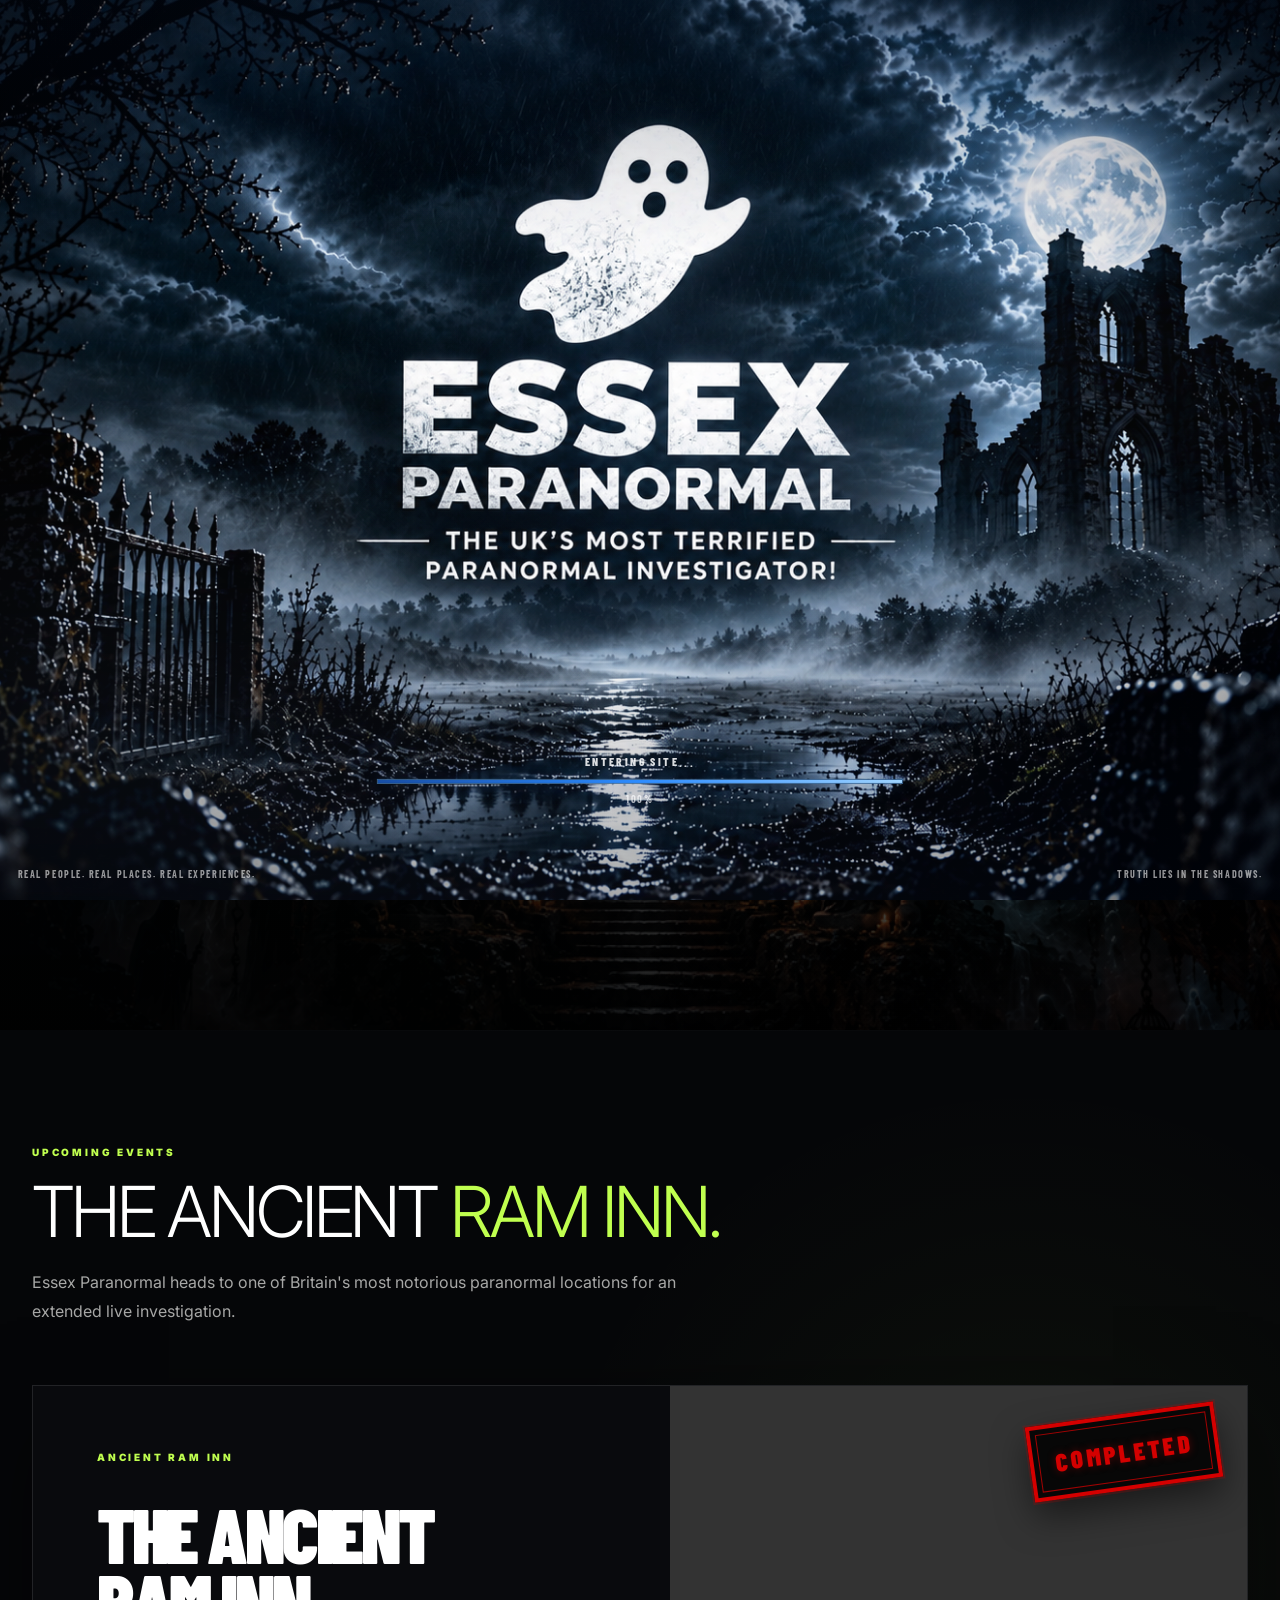
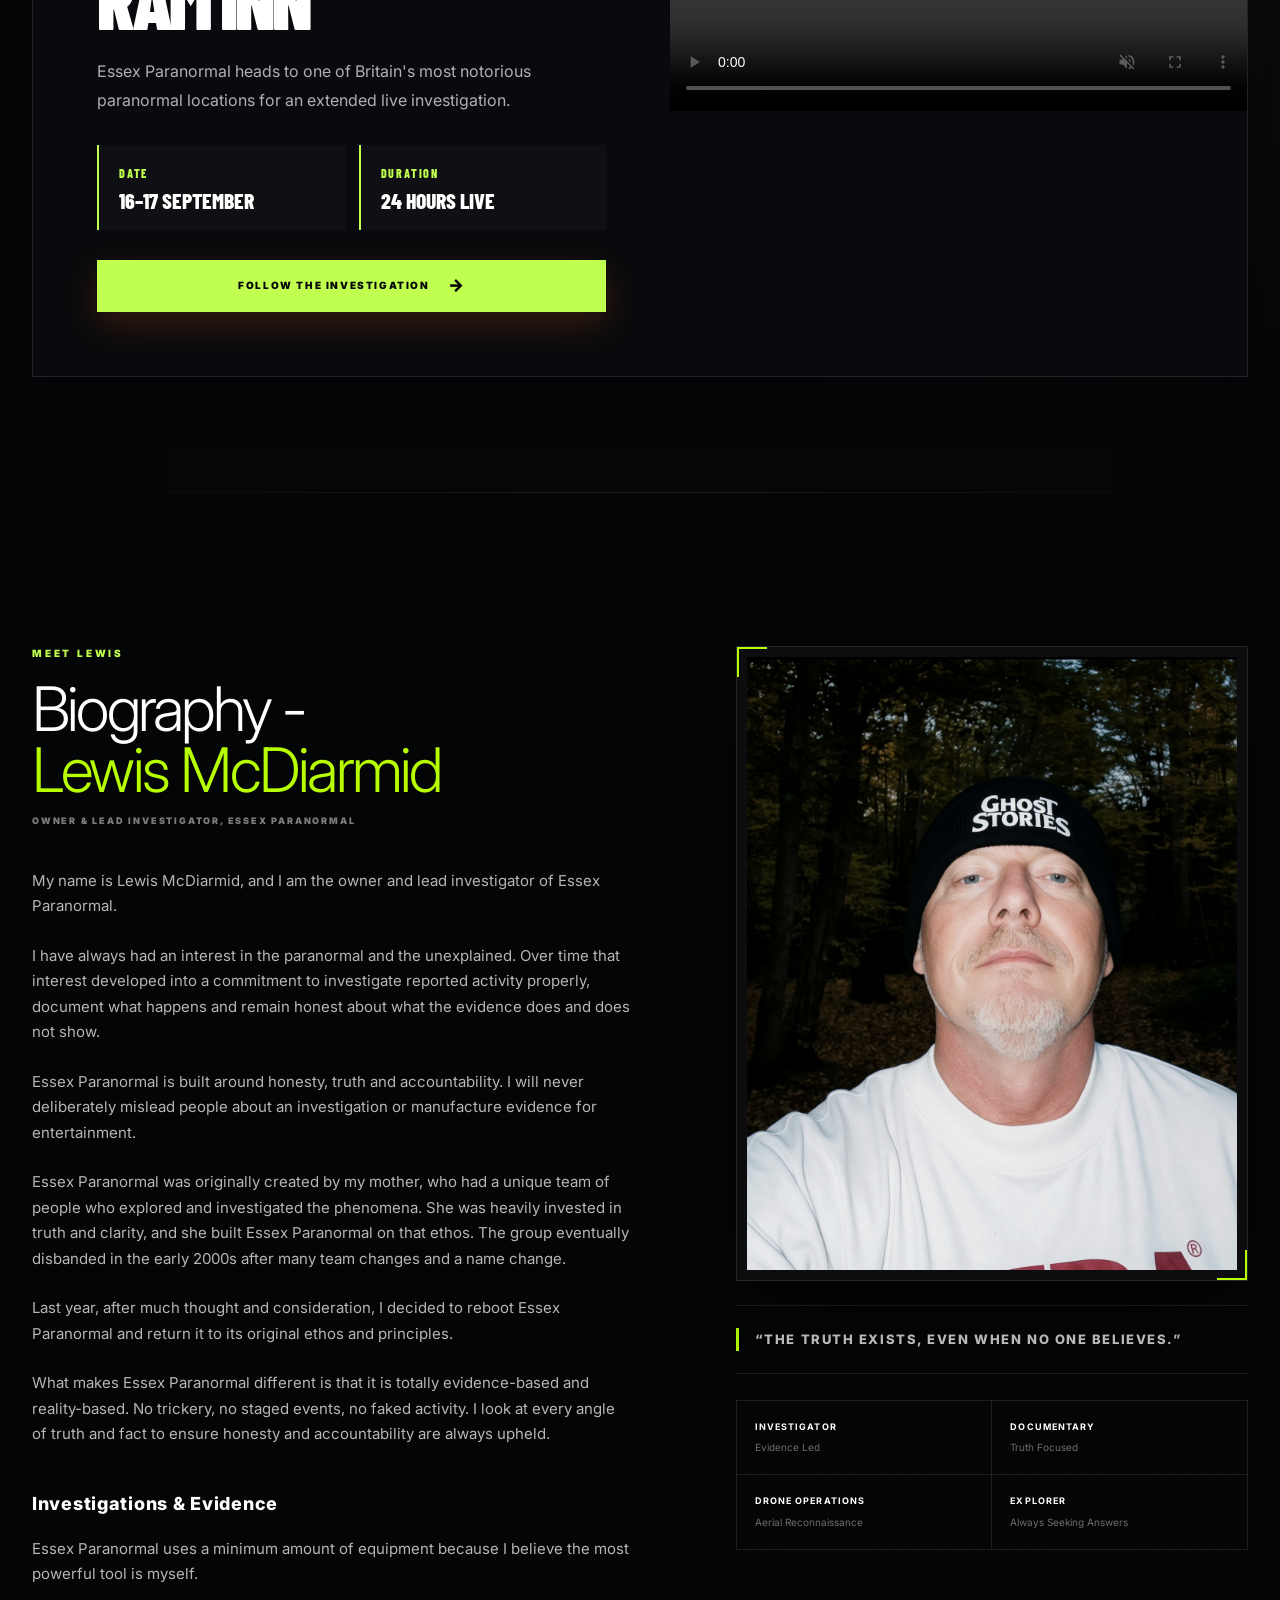
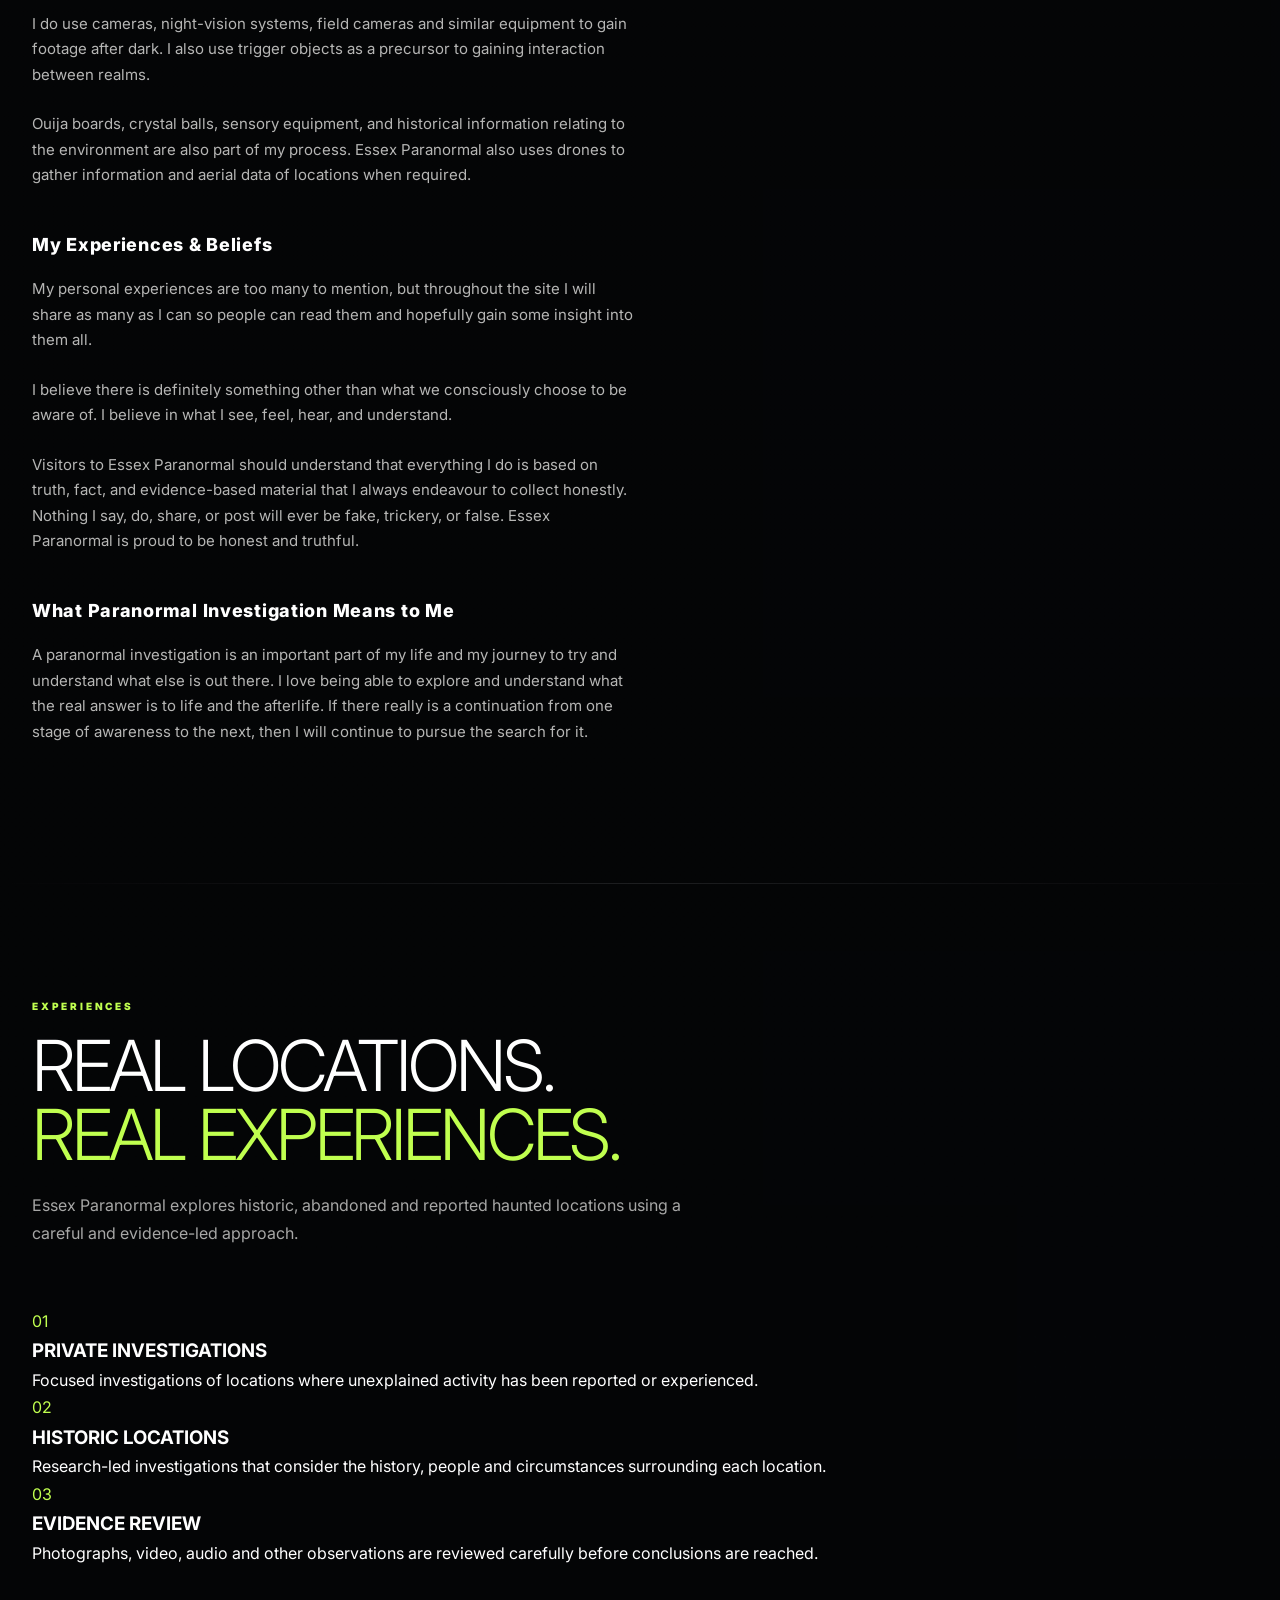
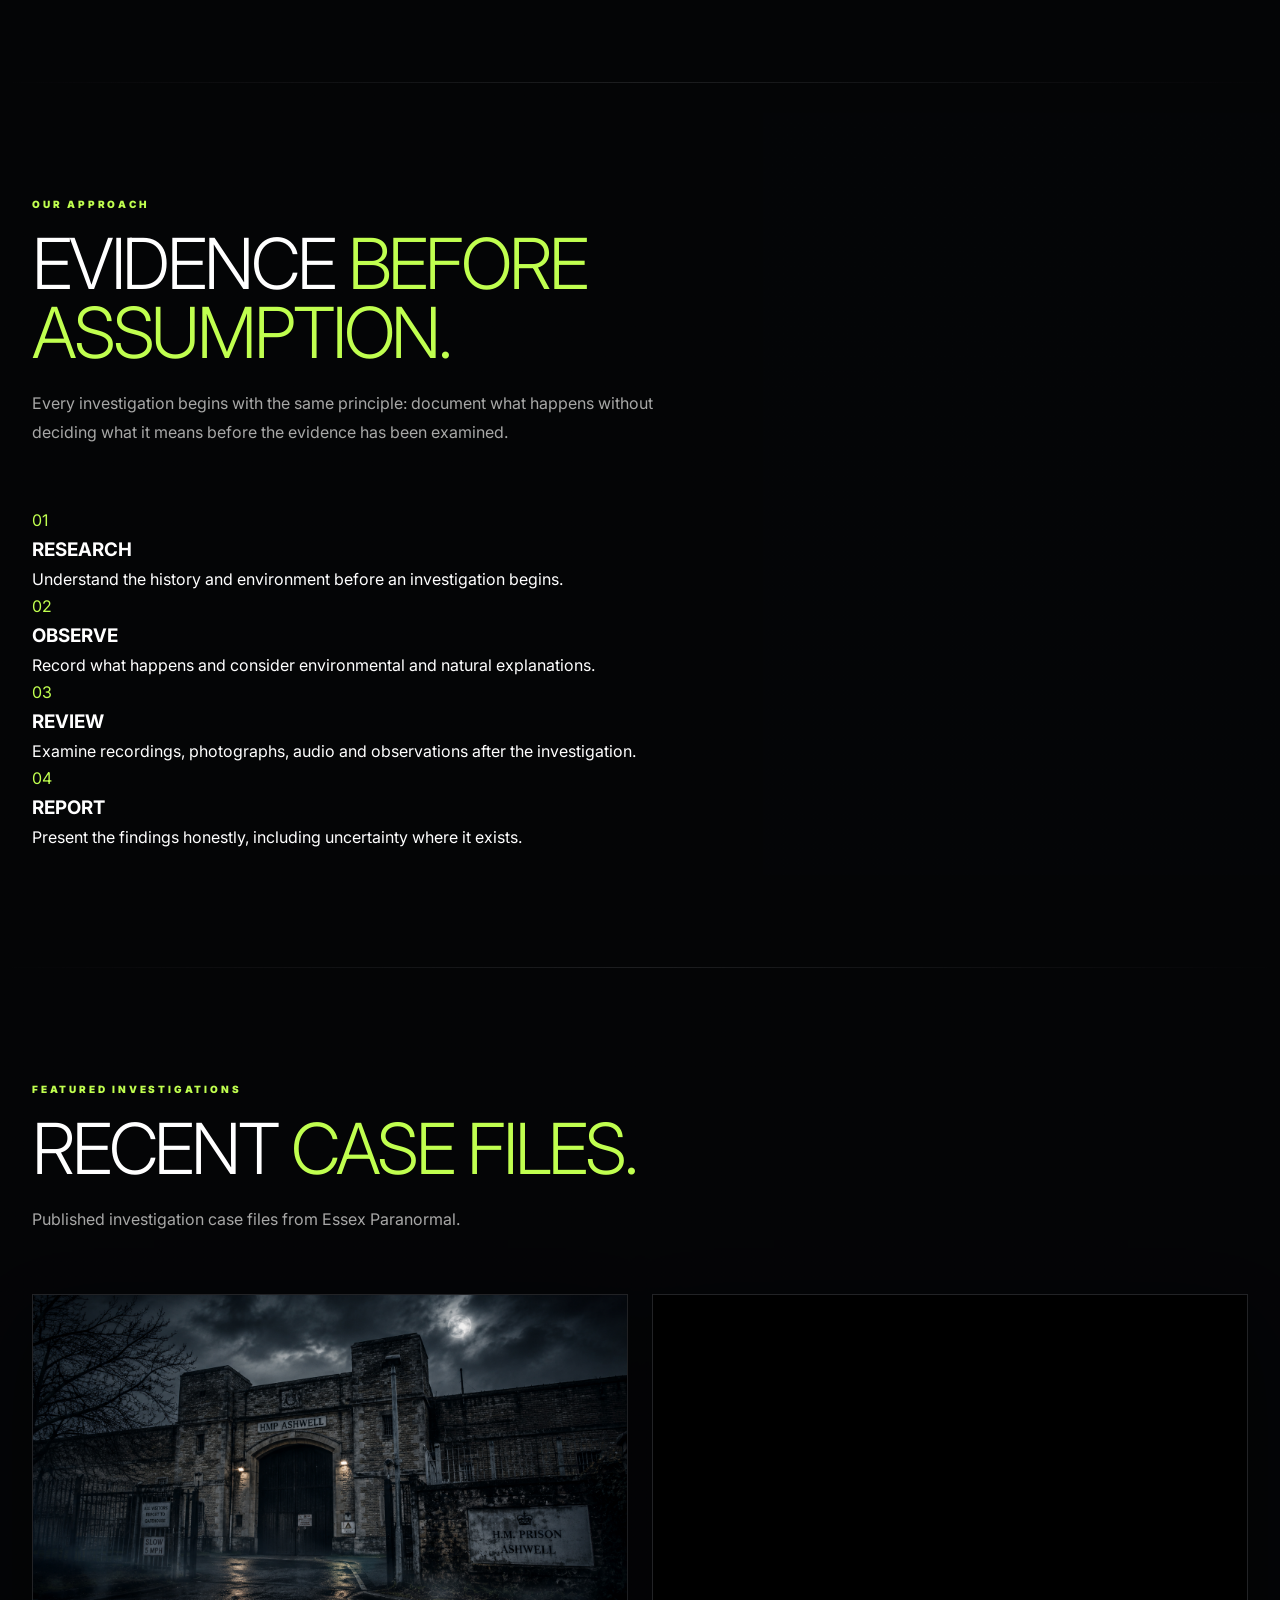
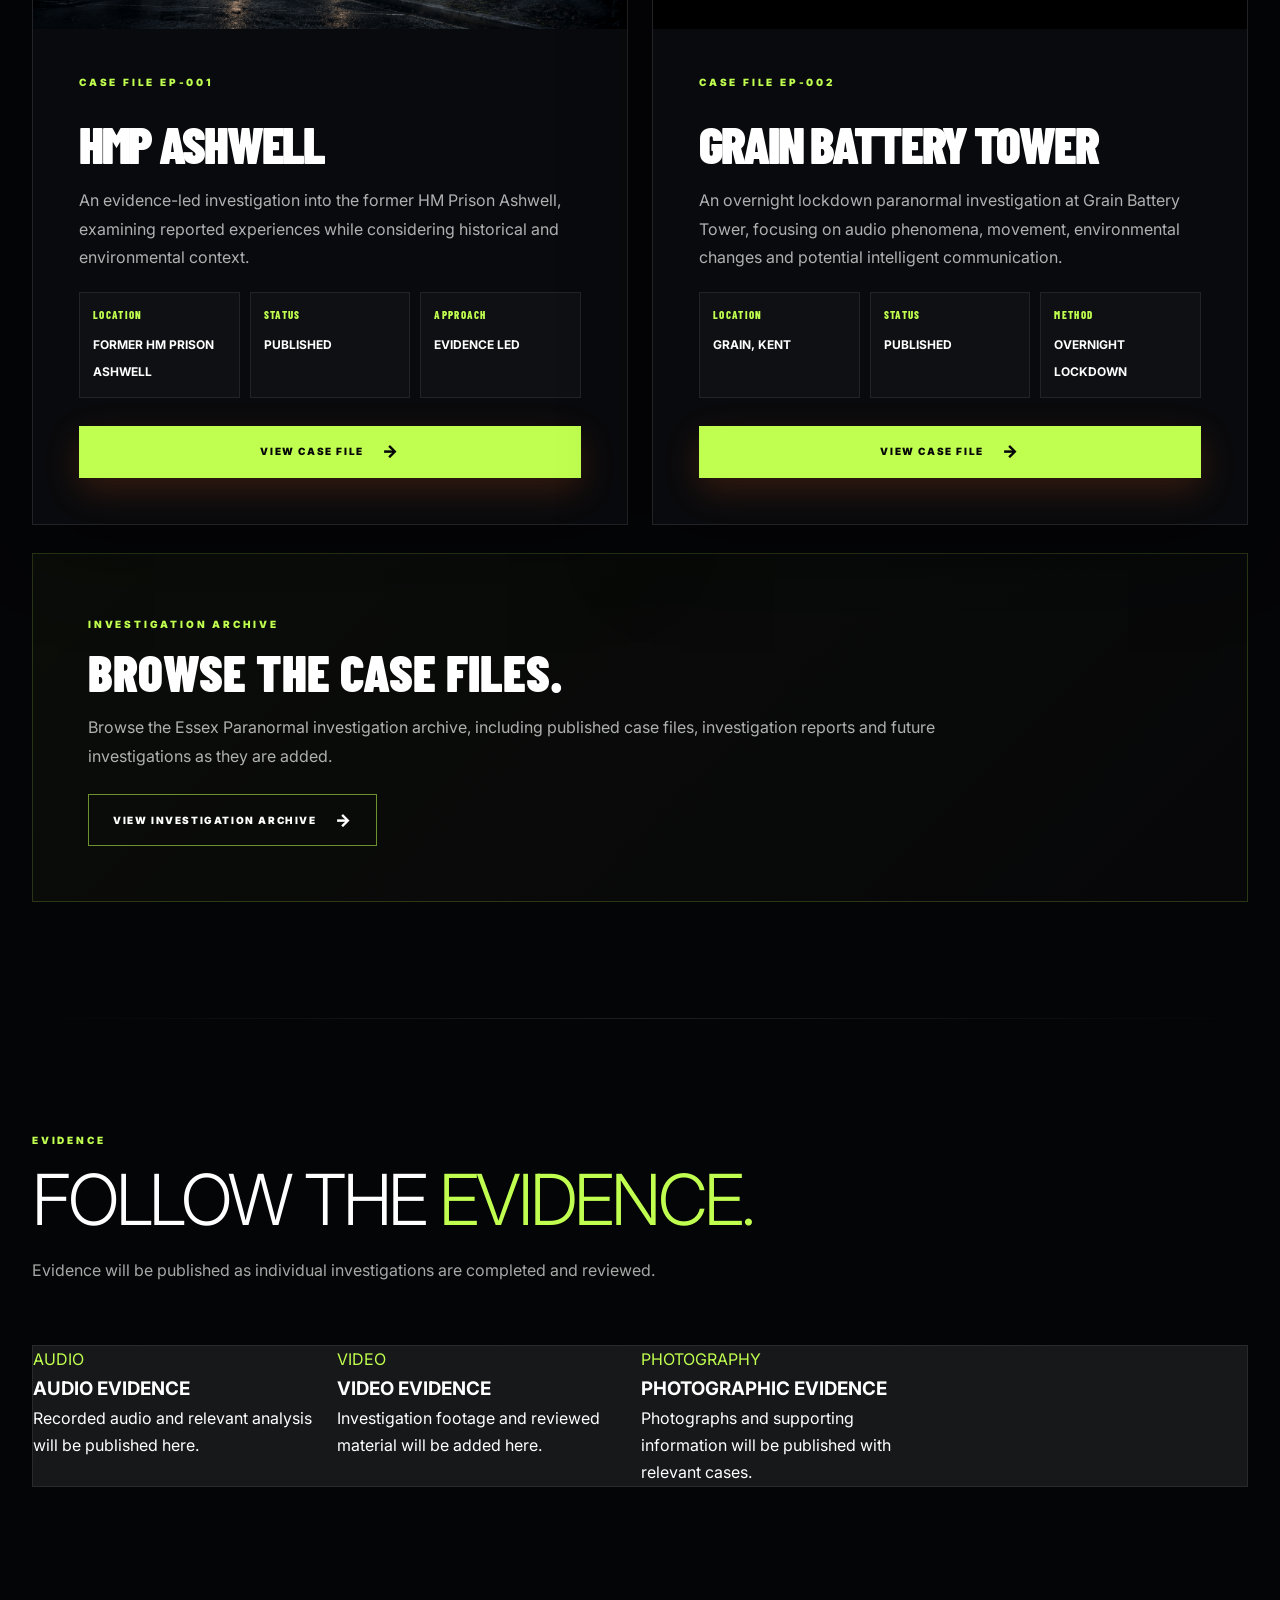
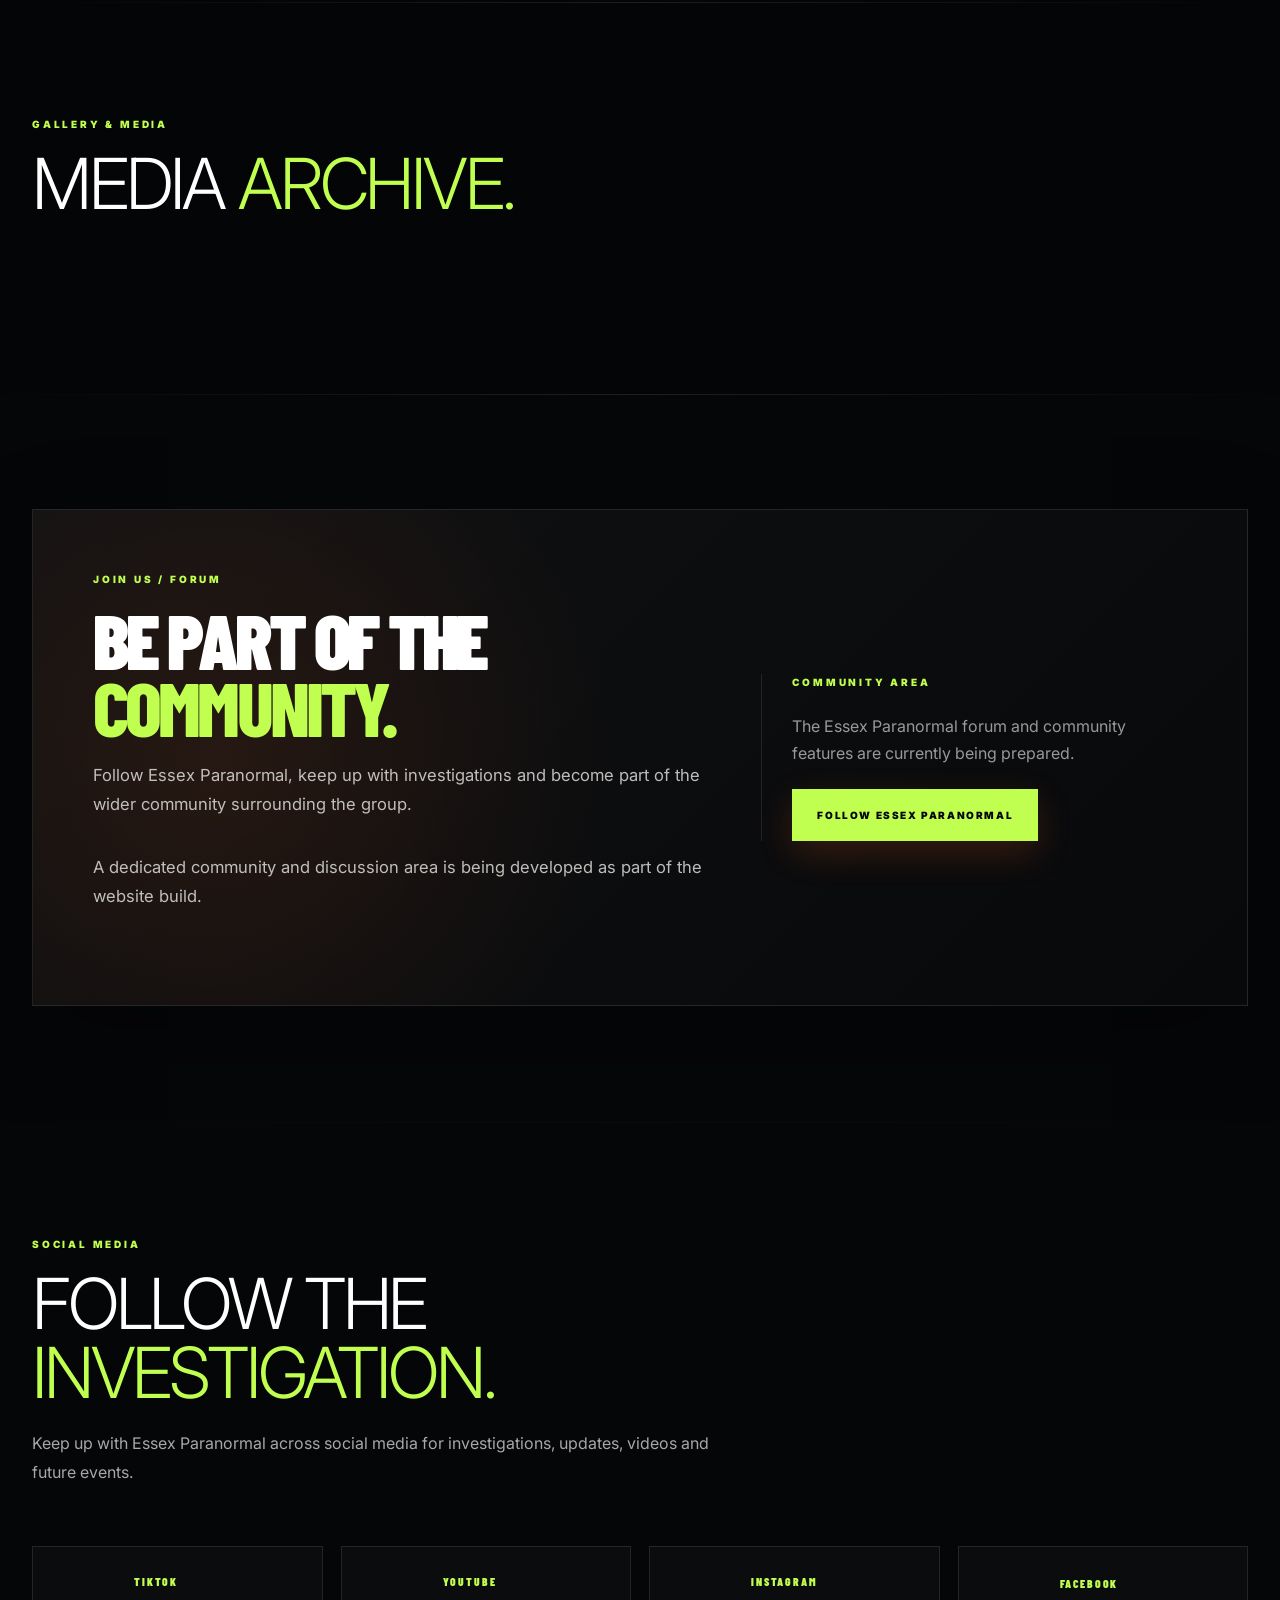
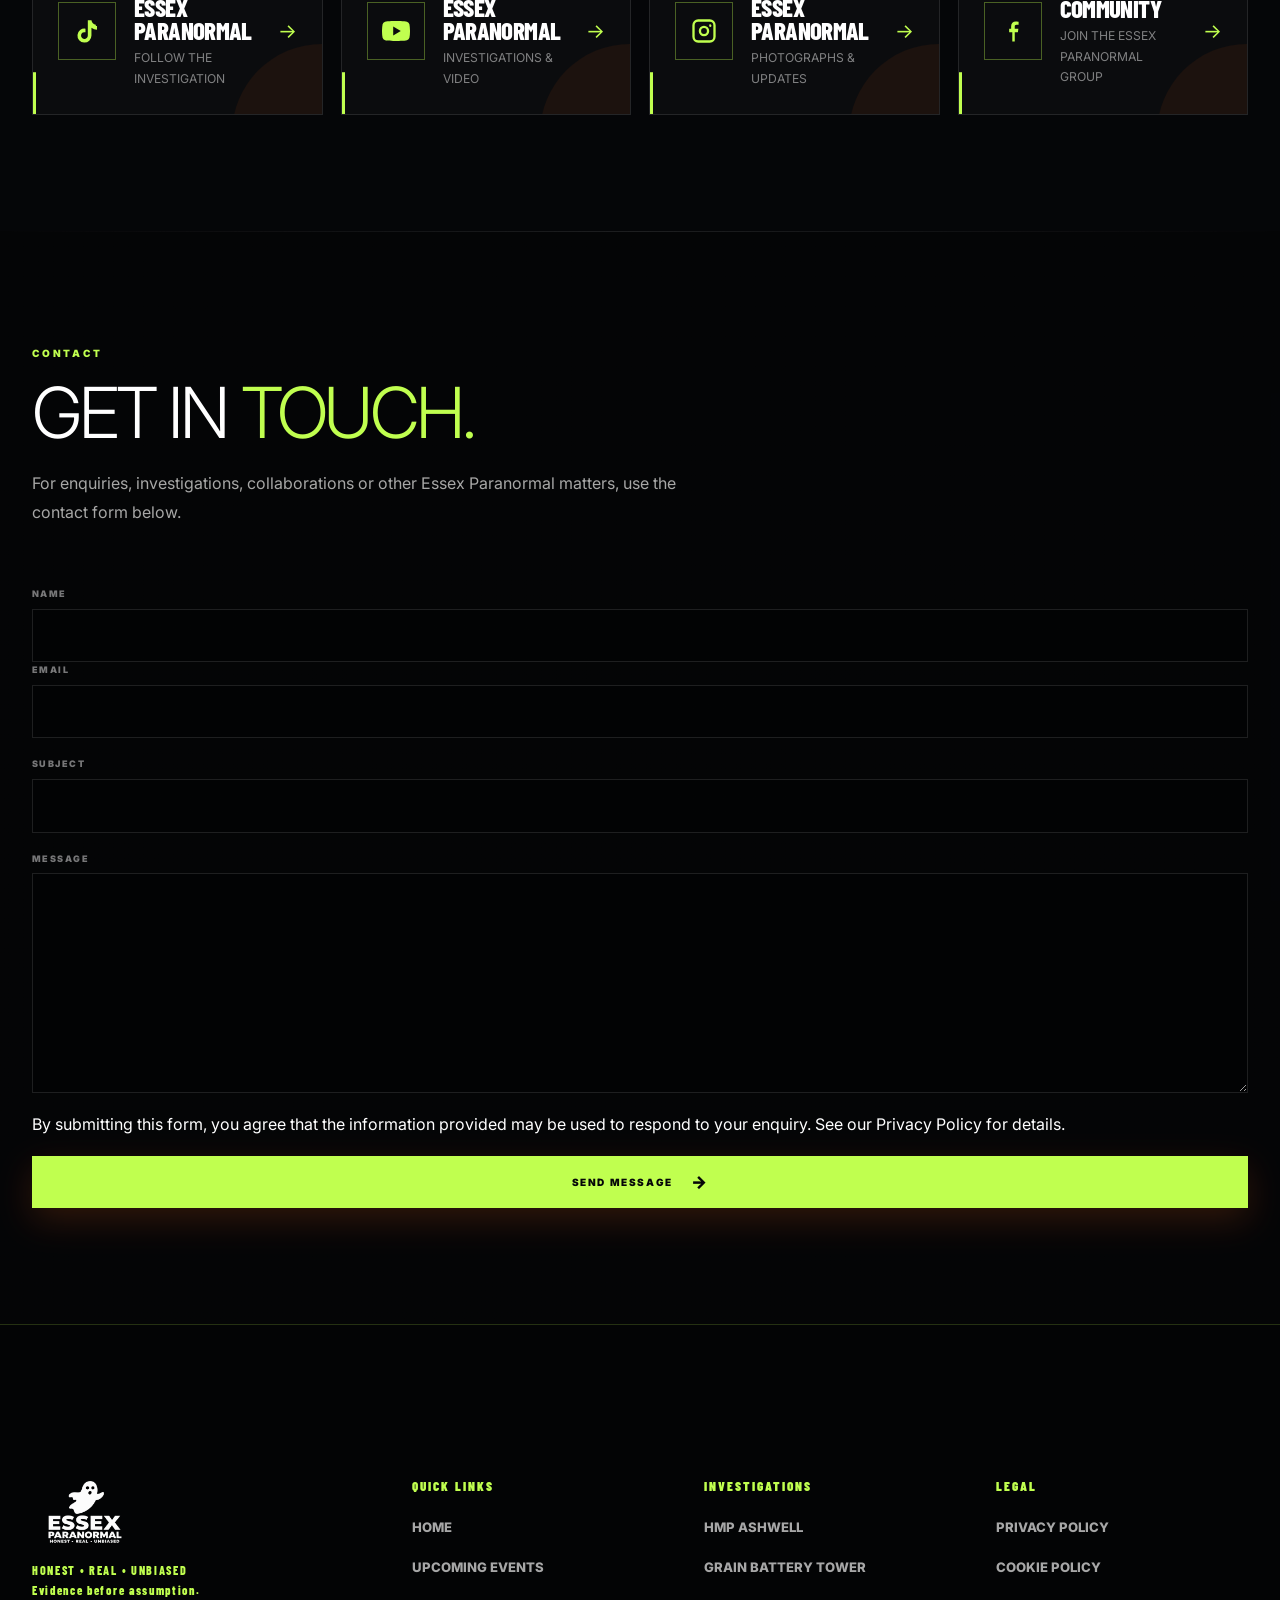
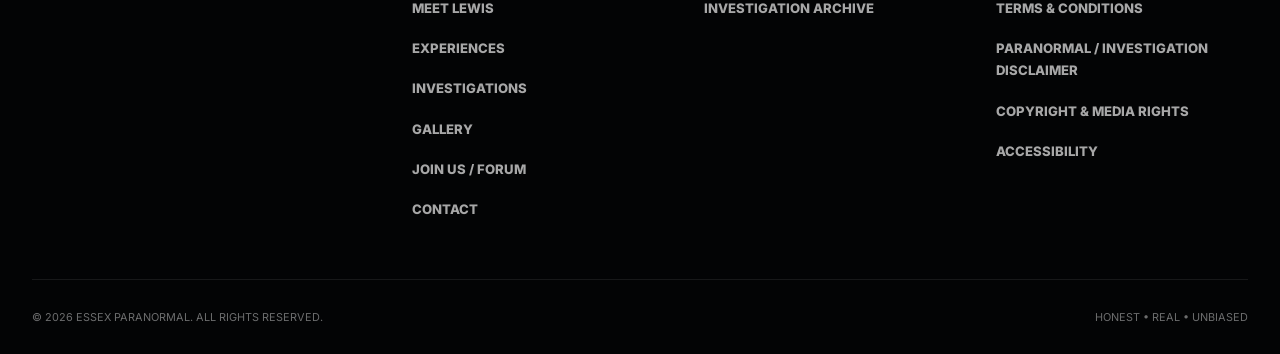
==== commit 8731dac8: "Clean up index.html by removing comments and whitespace Removed unnecessary comments and whitespace " ====
--- a/index.html
+++ b/index.html
@@ -1,4 +1,3 @@
-
 <!DOCTYPE html>
 <html lang="en-GB">
 <head>
@@ -8,7 +7,6 @@
     <meta name="robots" content="index, follow">
     <meta name="theme-color" content="#050608">
     <meta name="color-scheme" content="dark">
-
     <title>Essex Paranormal | Evidence Before Assumption</title>
 
     <link rel="preconnect" href="https://fonts.googleapis.com">
@@ -17,12 +15,6 @@
     <link rel="stylesheet" href="/style.css">
 
     <style>
-        /* =========================================================
-           ESSEX PARANORMAL MASTER OVERRIDES
-           GREEN / BLACK / WHITE
-           ZERO ORANGE
-           ========================================================= */
-
         :root {
             --ep-green: #c0ff4f;
             --ep-green-bright: #d5ff78;
@@ -55,8 +47,6 @@
             -webkit-tap-highlight-color: transparent;
         }
 
-        /* HEADER */
-
         .site-header {
             position: relative;
             z-index: 9000;
@@ -76,8 +66,6 @@
             height: 100%;
             object-fit: contain;
         }
-
-        /* GLOBAL GREEN OVERRIDES */
 
         .eyebrow,
         .section-heading h2 span,
@@ -115,8 +103,6 @@
             color: var(--ep-green) !important;
         }
 
-        /* CONSTRUCTION TICKER */
-
         .construction-ticker {
             position: relative;
             z-index: 500;
@@ -151,8 +137,6 @@
             to { transform: translateX(-50%); }
         }
 
-        /* HERO */
-
         .hero {
             position: relative;
             overflow: hidden;
@@ -166,8 +150,6 @@
         .hero-scroll {
             z-index: 10;
         }
-
-        /* UPCOMING EVENTS */
 
         .upcoming-events-section {
             position: relative;
@@ -276,8 +258,6 @@
             object-fit: cover !important;
             background: #000 !important;
         }
-
-        /* COMPLETED STAMP */
 
         .completed-stamp {
             position: absolute;
@@ -310,8 +290,6 @@
             border: 1px solid rgba(212,0,0,.75);
         }
 
-        /* INVESTIGATION CARDS */
-
         .featured-investigation {
             display: grid;
             grid-template-columns: minmax(0,1.1fr) minmax(0,.9fr);
@@ -427,8 +405,6 @@
             line-height: 1.3;
         }
 
-        /* ARCHIVE */
-
         .archive-coming-soon {
             margin-top: 28px;
             padding: clamp(28px,5vw,55px);
@@ -456,24 +432,10 @@
             margin-top: 24px;
         }
 
-        /* GALLERY */
-
-        .gallery-content {
-            padding: clamp(24px,4vw,40px);
-            border: 1px solid rgba(192,255,79,.18);
-            background: linear-gradient(135deg, rgba(192,255,79,.035), rgba(255,255,255,.012));
-        }
-
-        .gallery-content p {
-            max-width: 850px;
-            margin: 0;
-            color: var(--ep-muted);
-            line-height: 1.8;
-        }
-
         /* COMMUNITY */
 
-        .community-section {
+        .community-section,
+        .social-section {
             background: #050608;
         }
 
@@ -517,12 +479,6 @@
             margin: 0 0 22px;
             color: rgba(255,255,255,.58);
             line-height: 1.7;
-        }
-
-        /* SOCIAL */
-
-        .social-section {
-            background: #050608;
         }
 
         .social-grid {
@@ -694,7 +650,7 @@
             line-height: 1.5;
         }
 
-        /* CINEMATIC INTRO: BLUE IS ALLOWED ONLY HERE */
+        /* CINEMATIC INTRO */
 
         #entry-screen {
             position: fixed !important;
@@ -898,8 +854,6 @@
             37% { opacity: 0; }
         }
 
-        /* MOBILE / TABLET */
-
         @media (max-width:1100px) {
             .social-grid {
                 grid-template-columns: 1fr 1fr;
@@ -1058,13 +1012,8 @@
                     <div id="entry-loading-percent" class="entry-loading-percent">0%</div>
                 </div>
 
-                <div class="entry-bottom-copy">
-                    REAL PEOPLE. REAL PLACES. REAL EXPERIENCES.
-                </div>
-
-                <div class="entry-bottom-copy-right">
-                    TRUTH LIES IN THE SHADOWS.
-                </div>
+                <div class="entry-bottom-copy">REAL PEOPLE. REAL PLACES. REAL EXPERIENCES.</div>
+                <div class="entry-bottom-copy-right">TRUTH LIES IN THE SHADOWS.</div>
             </div>
         </div>
     </div>
@@ -1219,10 +1168,7 @@
                         <p class="role">OWNER &amp; LEAD INVESTIGATOR, ESSEX PARANORMAL</p>
 
                         <div class="bio-content">
-                            <p>
-                                My name is Lewis McDiarmid, and I am the owner
-                                and lead investigator of Essex Paranormal.
-                            </p>
+                            <p>My name is Lewis McDiarmid, and I am the owner and lead investigator of Essex Paranormal.</p>
 
                             <p>
                                 I have always had an interest in the paranormal
@@ -1384,31 +1330,19 @@
                     <article class="feature-card">
                         <span class="feature-number">01</span>
                         <h3>PRIVATE INVESTIGATIONS</h3>
-                        <p>
-                            Focused investigations of locations
-                            where unexplained activity has been
-                            reported or experienced.
-                        </p>
+                        <p>Focused investigations of locations where unexplained activity has been reported or experienced.</p>
                     </article>
 
                     <article class="feature-card">
                         <span class="feature-number">02</span>
                         <h3>HISTORIC LOCATIONS</h3>
-                        <p>
-                            Research-led investigations that
-                            consider the history, people and
-                            circumstances surrounding each location.
-                        </p>
+                        <p>Research-led investigations that consider the history, people and circumstances surrounding each location.</p>
                     </article>
 
                     <article class="feature-card">
                         <span class="feature-number">03</span>
                         <h3>EVIDENCE REVIEW</h3>
-                        <p>
-                            Photographs, video, audio and other
-                            observations are reviewed carefully
-                            before conclusions are reached.
-                        </p>
+                        <p>Photographs, video, audio and other observations are reviewed carefully before conclusions are reached.</p>
                     </article>
                 </div>
             </div>
@@ -1559,7 +1493,6 @@
                             </a>
                         </div>
                     </article>
-
                 </div>
 
                 <!-- INVESTIGATION ARCHIVE -->
@@ -1595,10 +1528,7 @@
                         <span>EVIDENCE.</span>
                     </h2>
 
-                    <p>
-                        Evidence will be published as individual
-                        investigations are completed and reviewed.
-                    </p>
+                    <p>Evidence will be published as individual investigations are completed and reviewed.</p>
                 </div>
 
                 <div class="evidence-grid">
@@ -1624,7 +1554,8 @@
         </section>
 
         <!-- GALLERY / MEDIA
-             Construction notice removed. Gallery section and navigation remain. -->
+             PLACEHOLDER REMOVED.
+             Gallery heading and navigation target retained. -->
 
         <section id="gallery" class="section gallery-section">
             <div class="container">
@@ -1635,15 +1566,6 @@
                         MEDIA
                         <span>ARCHIVE.</span>
                     </h2>
-                </div>
-
-                <div class="gallery-content">
-                    <p>
-                        Explore photographs, videos and media from
-                        Essex Paranormal investigations. New material
-                        can be added here as investigations are
-                        completed and evidence is reviewed.
-                    </p>
                 </div>
             </div>
         </section>
@@ -1682,9 +1604,7 @@
                             features are currently being prepared.
                         </p>
 
-                        <a href="#social" class="button button-primary">
-                            FOLLOW ESSEX PARANORMAL
-                        </a>
+                        <a href="#social" class="button button-primary">FOLLOW ESSEX PARANORMAL</a>
                     </div>
                 </div>
             </div>
@@ -1710,8 +1630,6 @@
                 </div>
 
                 <div class="social-grid">
-
-                    <!-- TIKTOK -->
 
                     <a href="#" class="social-button" aria-label="Essex Paranormal TikTok">
                         <div class="social-icon">
@@ -1719,17 +1637,13 @@
                                 <path d="M19.59 6.69a4.83 4.83 0 0 1-3.77-3.9h-3.12v13.1a2.9 2.9 0 1 1-2-2.76V10a6 6 0 1 0 5.12 5.93V9.28a7.9 7.9 0 0 0 4.77 1.6V7.77a4.83 4.83 0 0 1-1-.08z"/>
                             </svg>
                         </div>
-
                         <div class="social-content">
                             <span class="social-platform">TIKTOK</span>
                             <h3>ESSEX PARANORMAL</h3>
                             <span class="social-handle">FOLLOW THE INVESTIGATION</span>
                         </div>
-
                         <span class="social-arrow">→</span>
                     </a>
-
-                    <!-- YOUTUBE -->
 
                     <a href="#" class="social-button" aria-label="Essex Paranormal YouTube">
                         <div class="social-icon">
@@ -1737,17 +1651,13 @@
                                 <path d="M23.5 6.2a3 3 0 0 0-2.1-2.1C19.5 3.5 12 3.5 12 3.5s-7.5 0-9.4.6A3 3 0 0 0 .5 6.2 31.7 31.7 0 0 0 0 12a31.7 31.7 0 0 0 .5 5.8 3 3 0 0 0 2.1 2.1c1.9.6 9.4.6 9.4.6s7.5 0 9.4-.6a3 3 0 0 0 2.1-2.1A31.7 31.7 0 0 0 24 12a31.7 31.7 0 0 0-.5-5.8zM9.6 15.8V8.2l6.5 3.8-6.5 3.8z"/>
                             </svg>
                         </div>
-
                         <div class="social-content">
                             <span class="social-platform">YOUTUBE</span>
                             <h3>ESSEX PARANORMAL</h3>
                             <span class="social-handle">INVESTIGATIONS &amp; VIDEO</span>
                         </div>
-
                         <span class="social-arrow">→</span>
                     </a>
-
-                    <!-- INSTAGRAM -->
 
                     <a href="#" class="social-button" aria-label="Essex Paranormal Instagram">
                         <div class="social-icon">
@@ -1755,17 +1665,13 @@
                                 <path d="M7 2h10a5 5 0 0 1 5 5v10a5 5 0 0 1-5 5H7a5 5 0 0 1-5-5V7a5 5 0 0 1 5-5zm0 2a3 3 0 0 0-3 3v10a3 3 0 0 0 3 3h10a3 3 0 0 0 3-3V7a3 3 0 0 0-3-3H7zm5 3.5A4.5 4.5 0 1 1 7.5 12 4.5 4.5 0 0 1 12 7.5zm0 2A2.5 2.5 0 1 0 14.5 12 2.5 2.5 0 0 0 12 9.5zM17.5 6.5A1 1 0 1 1 16.5 7a1 1 0 0 1 1-1z"/>
                             </svg>
                         </div>
-
                         <div class="social-content">
                             <span class="social-platform">INSTAGRAM</span>
                             <h3>ESSEX PARANORMAL</h3>
                             <span class="social-handle">PHOTOGRAPHS &amp; UPDATES</span>
                         </div>
-
                         <span class="social-arrow">→</span>
                     </a>
-
-                    <!-- FACEBOOK -->
 
                     <a href="https://www.facebook.com/share/g/1DWrfynuJ4/?mibextid=wwXIfr" class="social-button" target="_blank" rel="noopener noreferrer" aria-label="Essex Paranormal Facebook">
                         <div class="social-icon">
@@ -1773,13 +1679,11 @@
                                 <path d="M13.5 21v-8h2.7l.4-3h-3.1V8.1c0-.9.3-1.5 1.6-1.5h1.7V4a22 22 0 0 0-2.4-.1c-2.4 0-4 1.5-4 4.1V10H8.7v3h2.7v8h2.1z"/>
                             </svg>
                         </div>
-
                         <div class="social-content">
                             <span class="social-platform">FACEBOOK</span>
                             <h3>COMMUNITY</h3>
                             <span class="social-handle">JOIN THE ESSEX PARANORMAL GROUP</span>
                         </div>
-
                         <span class="social-arrow">→</span>
                     </a>
 
@@ -1858,16 +1762,11 @@
         <div class="container">
             <div class="footer-grid">
 
-                <!-- BRAND -->
-
                 <div class="footer-brand">
                     <img src="/essex-paranormal-logo.png" alt="Essex Paranormal" loading="lazy" decoding="async">
-
                     <p>HONEST • REAL • UNBIASED</p>
                     <p>Evidence before assumption.</p>
                 </div>
-
-                <!-- QUICK LINKS -->
 
                 <div class="footer-links">
                     <h3>QUICK LINKS</h3>
@@ -1881,16 +1780,12 @@
                     <a href="#contact">CONTACT</a>
                 </div>
 
-                <!-- INVESTIGATIONS -->
-
                 <div class="footer-links">
                     <h3>INVESTIGATIONS</h3>
                     <a href="/investigations/hmp-ashwell.html">HMP ASHWELL</a>
                     <a href="/investigations/grain-battery.html">GRAIN BATTERY TOWER</a>
                     <a href="/investigations/">INVESTIGATION ARCHIVE</a>
                 </div>
-
-                <!-- LEGAL -->
 
                 <div class="footer-links">
                     <h3>LEGAL</h3>
@@ -1906,11 +1801,9 @@
 
             <div class="footer-bottom">
                 <span>
-                    ©
-                    <span id="current-year"></span>
+                    © <span id="current-year"></span>
                     ESSEX PARANORMAL. ALL RIGHTS RESERVED.
                 </span>
-
                 <span>HONEST • REAL • UNBIASED</span>
             </div>
         </div>
@@ -1936,13 +1829,8 @@
             const reducedMotion = window.matchMedia("(prefers-reduced-motion: reduce)").matches;
 
             if (reducedMotion) {
-                if (fill) {
-                    fill.style.width = "100%";
-                }
-
-                if (percent) {
-                    percent.textContent = "100%";
-                }
+                if (fill) fill.style.width = "100%";
+                if (percent) percent.textContent = "100%";
 
                 window.setTimeout(function () {
                     entry.classList.add("is-hidden");
@@ -1960,7 +1848,6 @@
             let width = 0;
             let height = 0;
             let animationFrame = null;
-
             const drops = [];
 
             function resizeCanvas() {
@@ -1975,7 +1862,6 @@
                 canvas.style.height = height + "px";
 
                 ctx.setTransform(ratio, 0, 0, ratio, 0, 0);
-
                 drops.length = 0;
 
                 const count = Math.max(120, Math.floor(width / 8));
@@ -2008,7 +1894,6 @@
                     const endY = drop.y + drop.length;
 
                     const gradient = ctx.createLinearGradient(drop.x, drop.y, endX, endY);
-
                     gradient.addColorStop(0, "rgba(180,220,255,0)");
                     gradient.addColorStop(.35, `rgba(180,220,255,${drop.opacity})`);
                     gradient.addColorStop(1, "rgba(110,180,255,0)");
@@ -2029,8 +1914,6 @@
 
             window.addEventListener("resize", resizeCanvas, { passive: true });
 
-            /* LOADING BAR */
-
             const duration = 2750;
             const start = performance.now();
 
@@ -2039,13 +1922,8 @@
                 const progress = Math.min(elapsed / duration, 1);
                 const value = Math.round(progress * 100);
 
-                if (fill) {
-                    fill.style.width = value + "%";
-                }
-
-                if (percent) {
-                    percent.textContent = value + "%";
-                }
+                if (fill) fill.style.width = value + "%";
+                if (percent) percent.textContent = value + "%";
 
                 if (progress < 1) {
                     requestAnimationFrame(updateLoader);
@@ -2054,19 +1932,9 @@
 
             requestAnimationFrame(updateLoader);
 
-            /*
-             * Stop the rain engine once the intro has disappeared.
-             * This prevents unnecessary animation work after entry.
-             */
-
             window.setTimeout(function () {
-                if (fill) {
-                    fill.style.width = "100%";
-                }
-
-                if (percent) {
-                    percent.textContent = "100%";
-                }
+                if (fill) fill.style.width = "100%";
+                if (percent) percent.textContent = "100%";
 
                 window.setTimeout(function () {
                     if (animationFrame) {
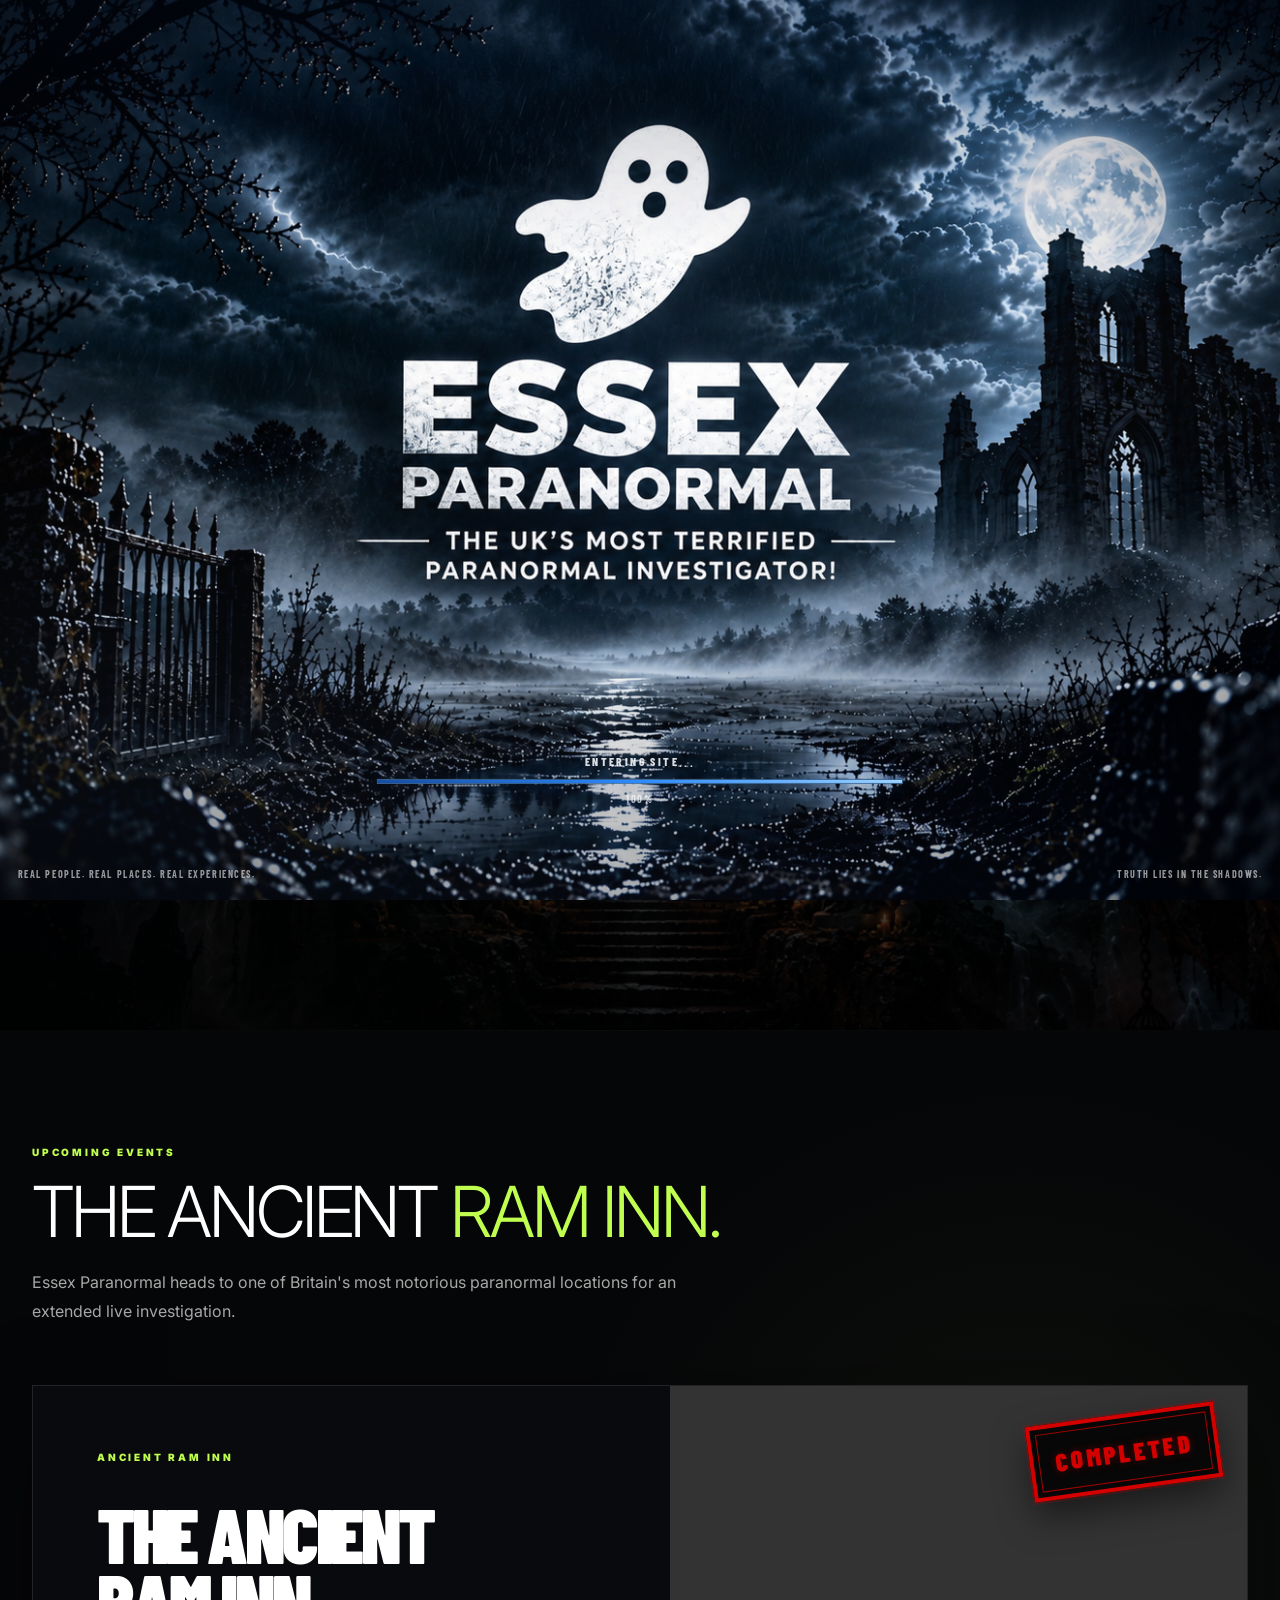
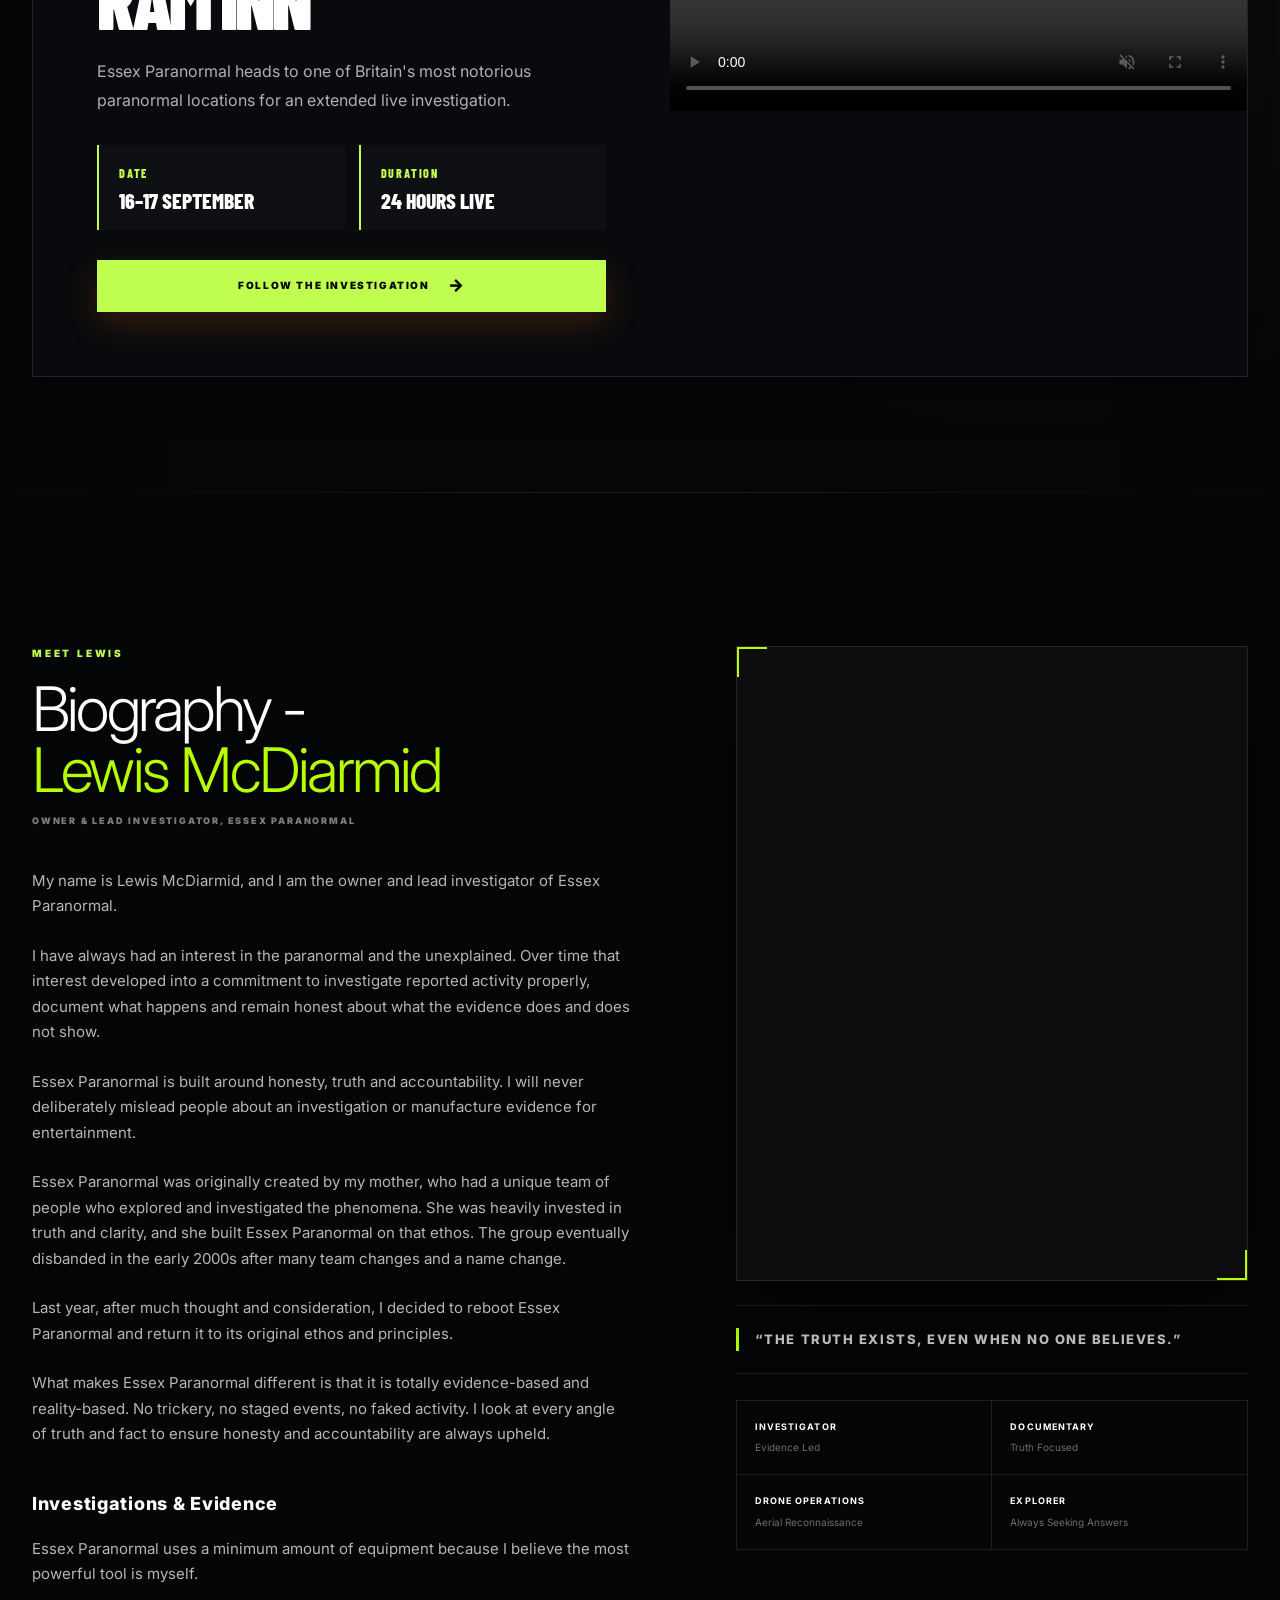
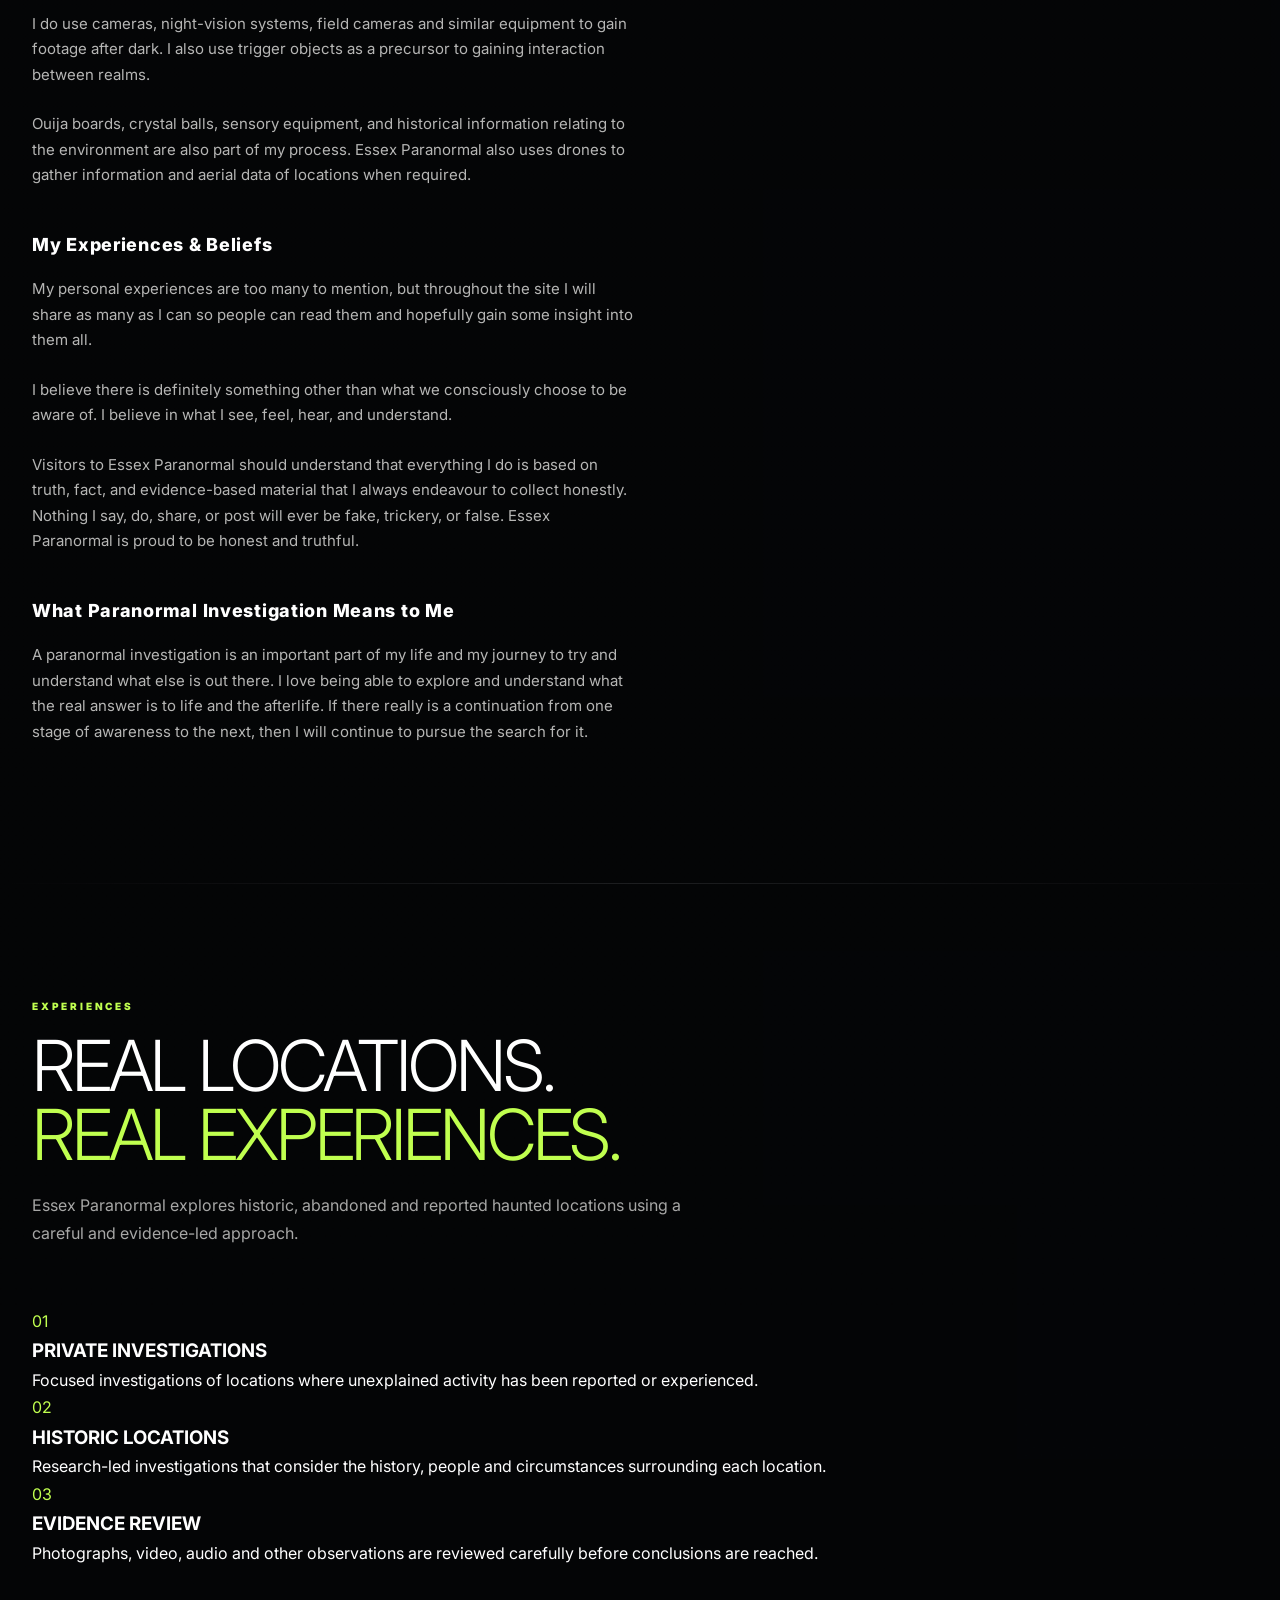
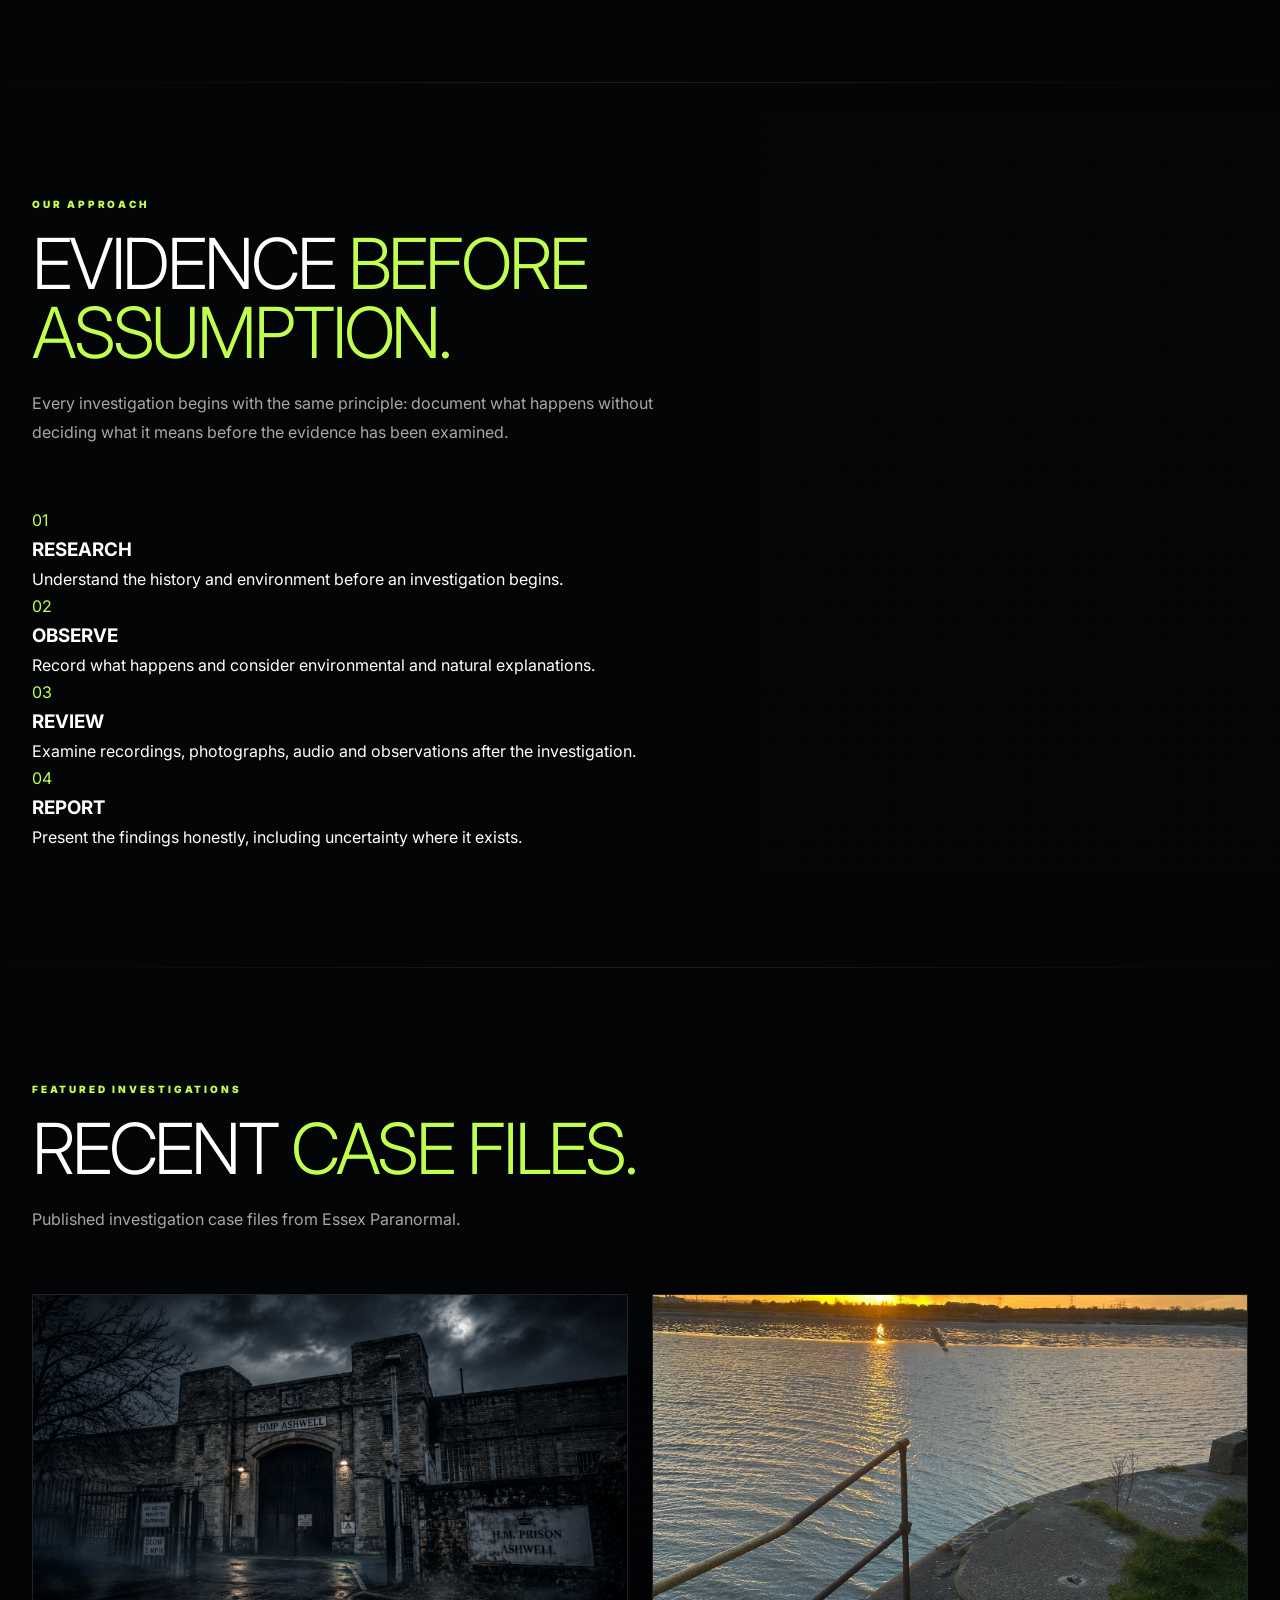
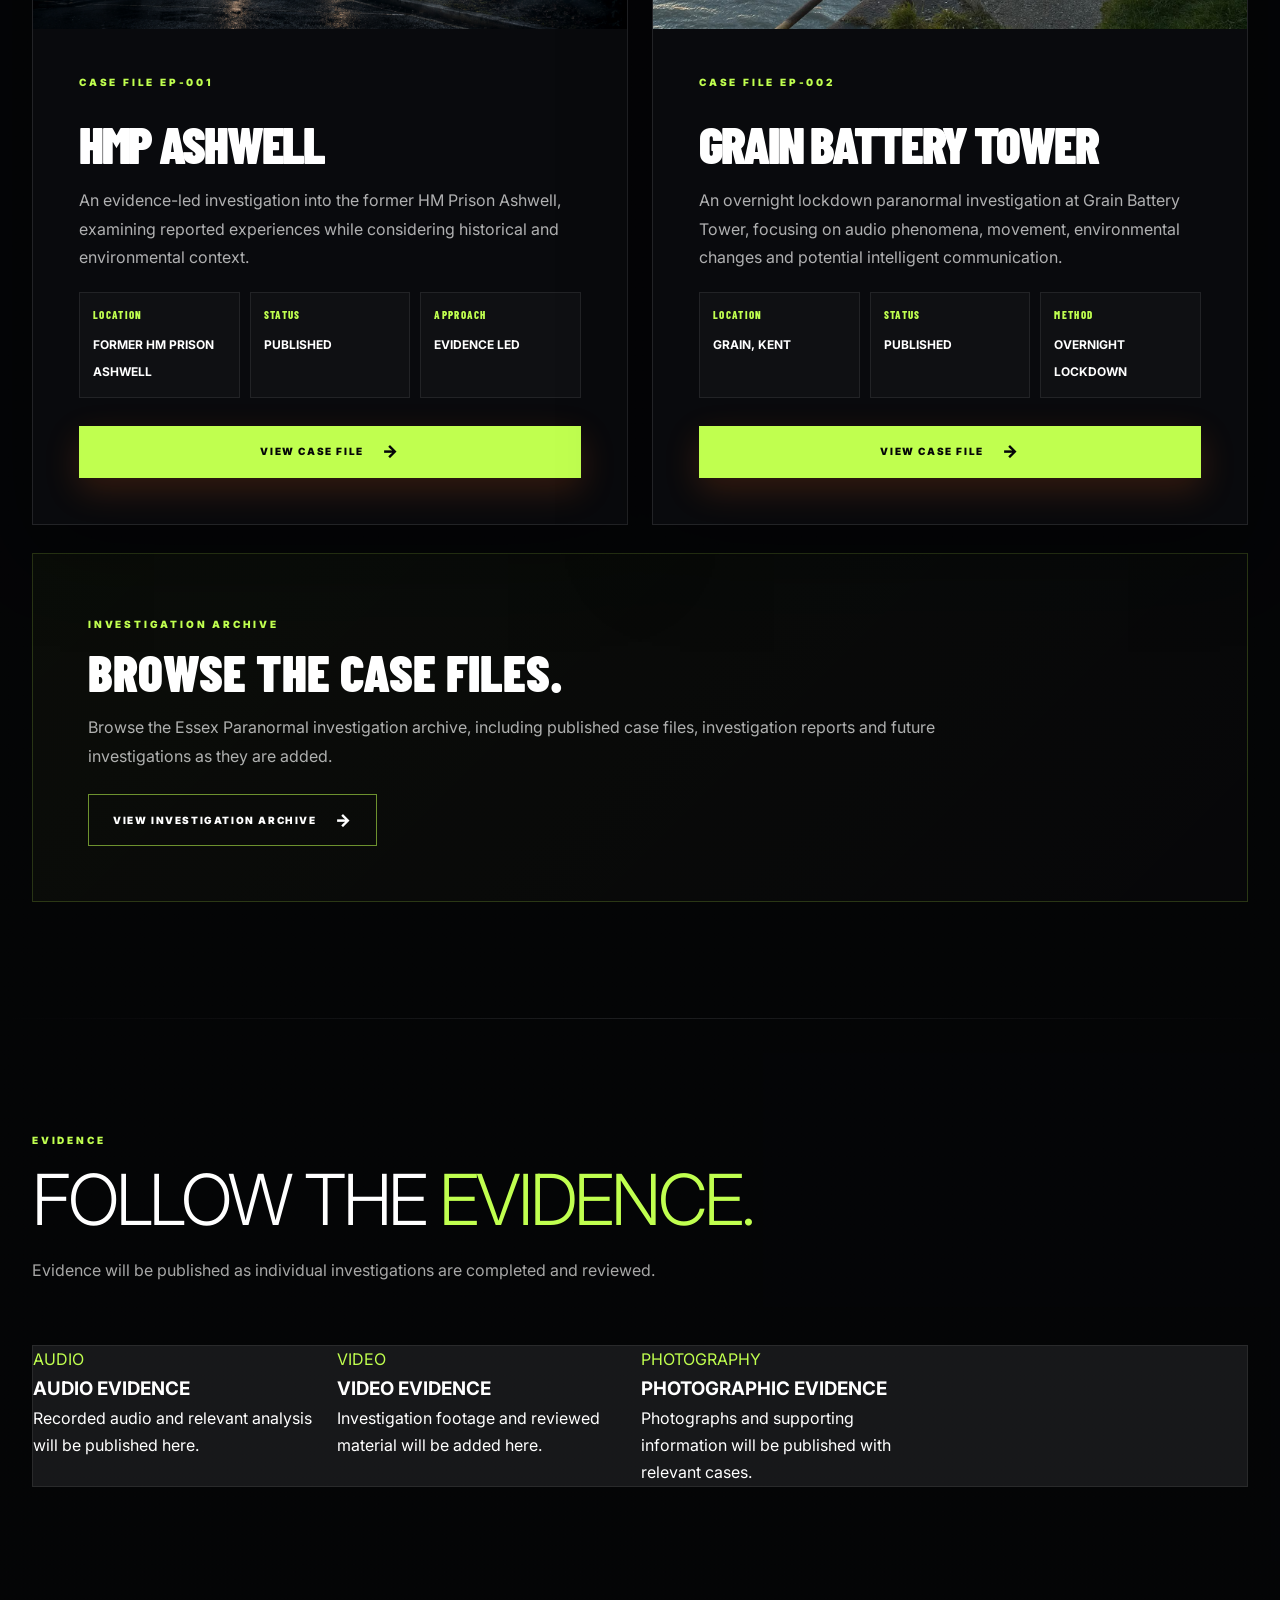
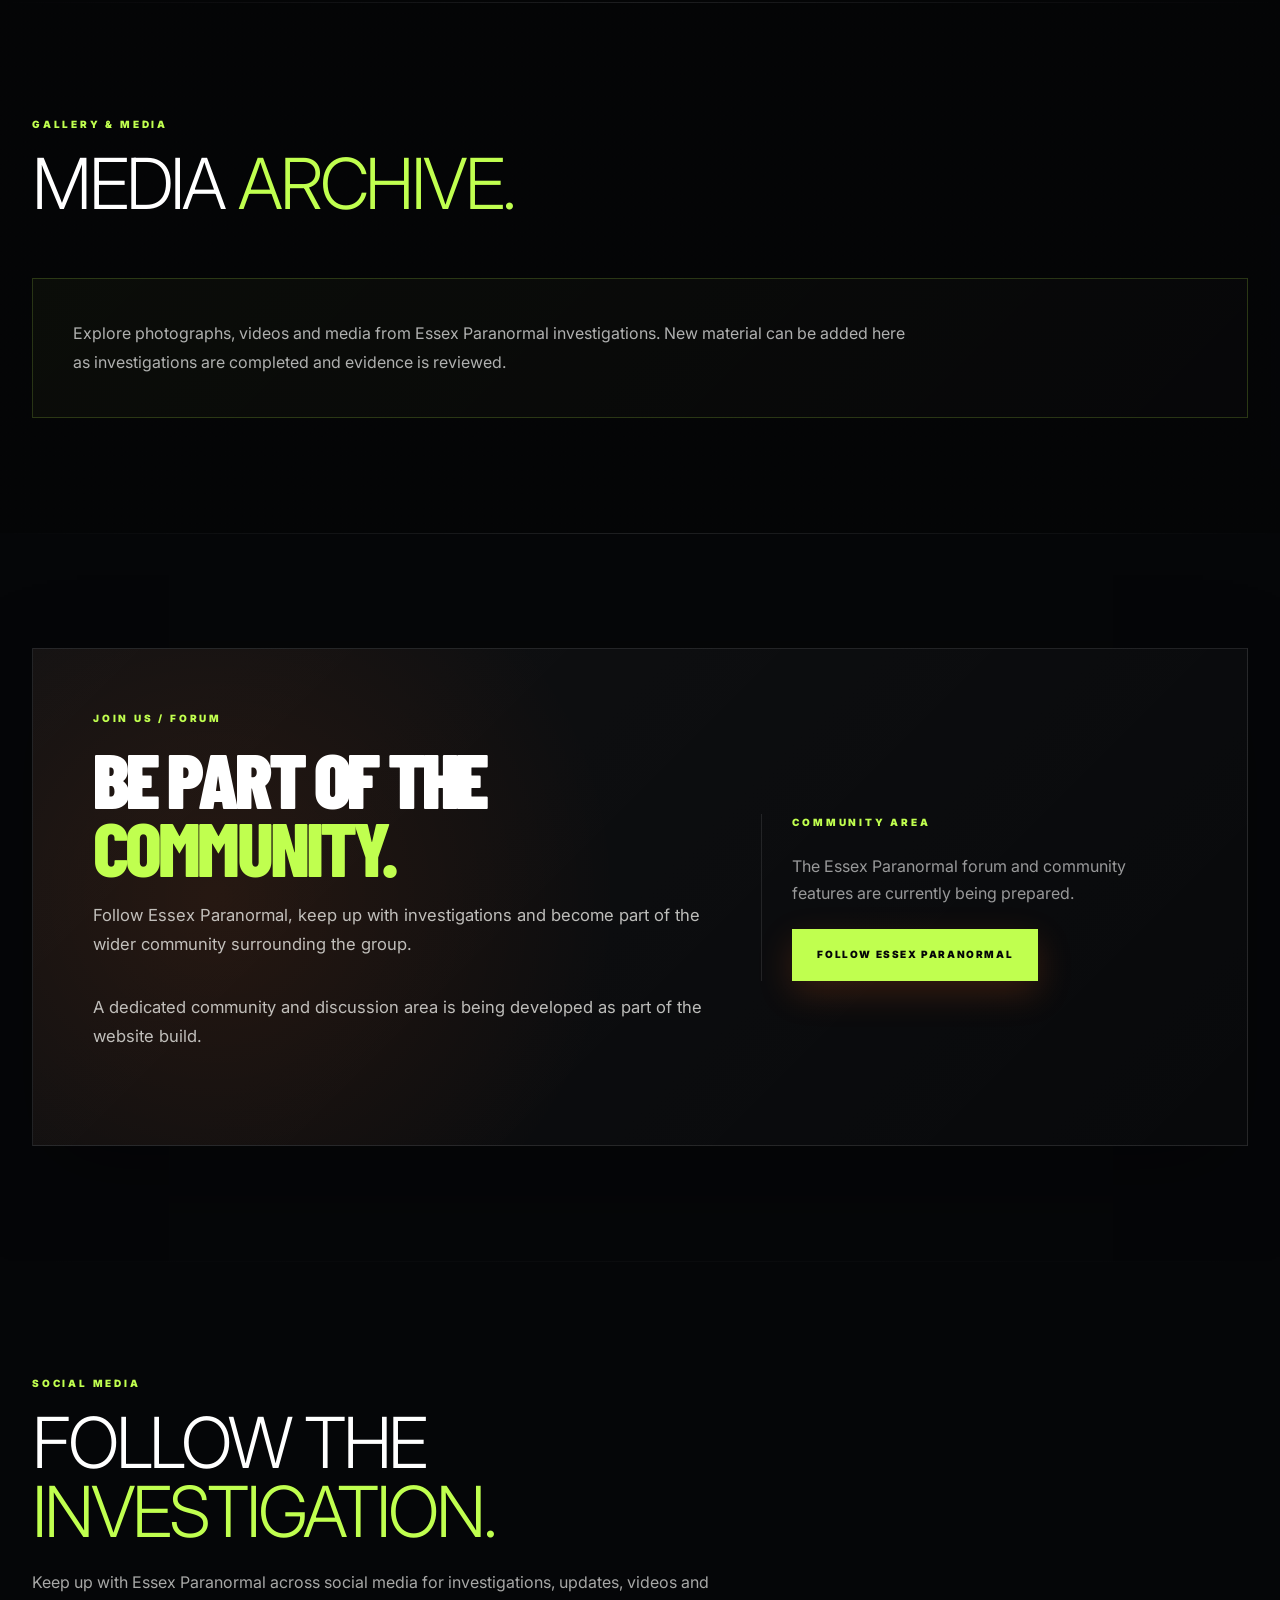
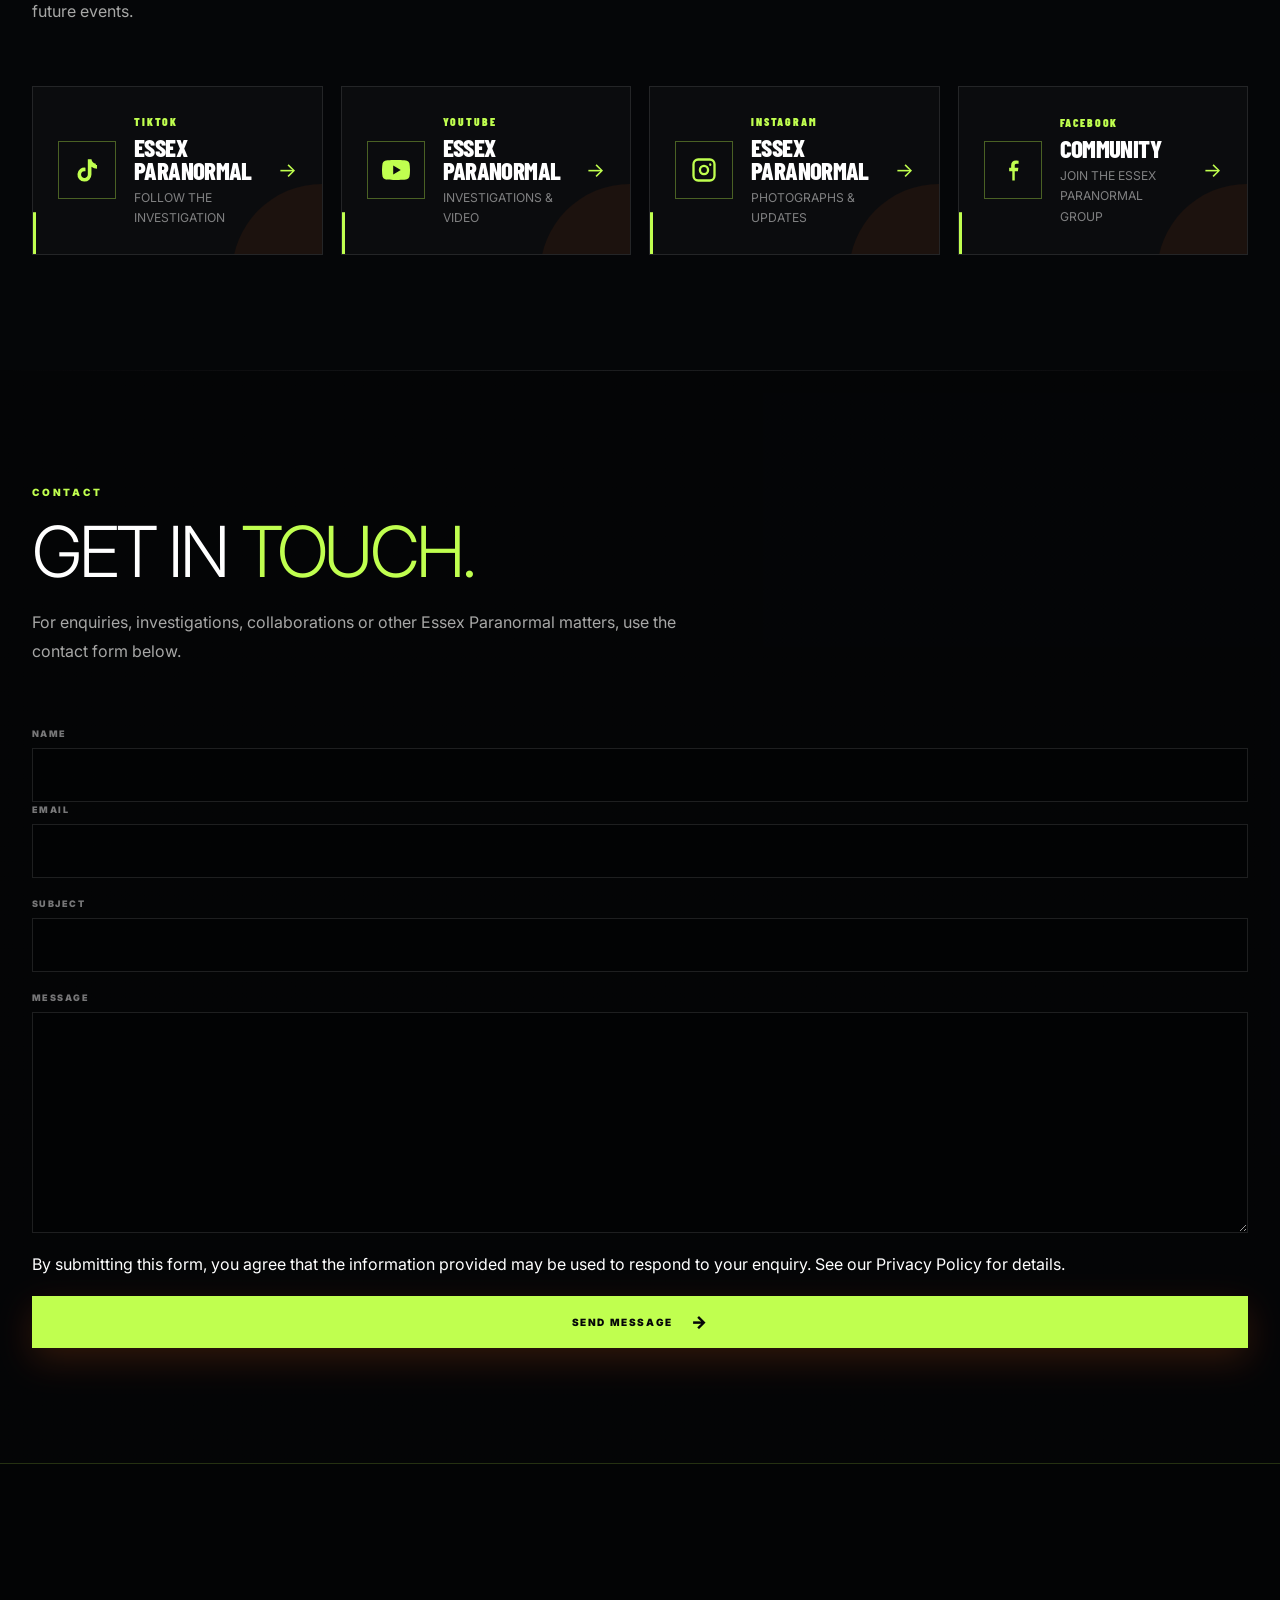
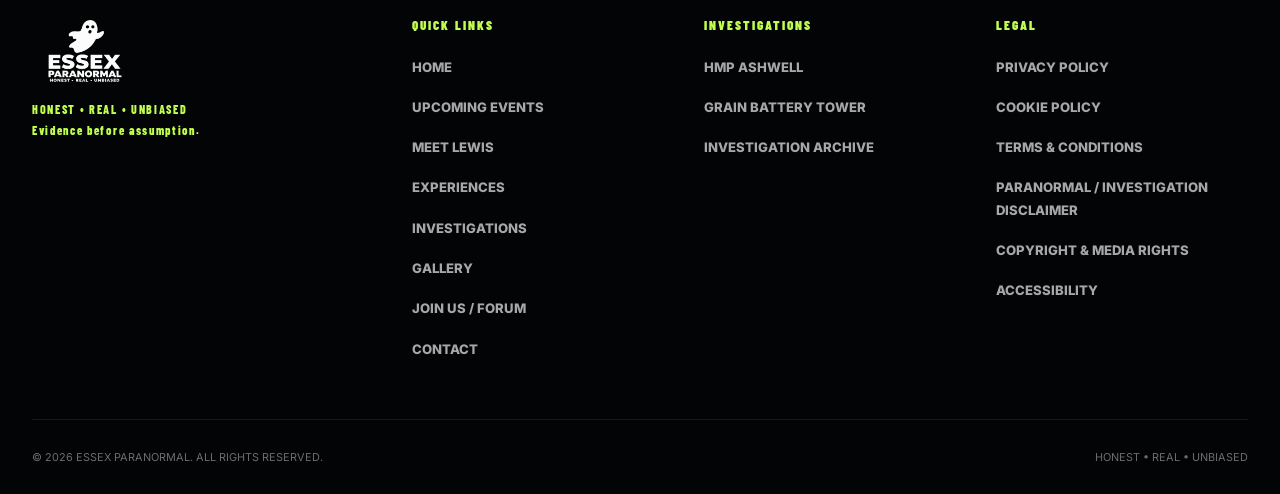
==== commit 2cc6eef0: "Refactor index.html for improved readability Refactor HTML structure and improve code formatting for" ====
--- a/index.html
+++ b/index.html
@@ -7,6 +7,7 @@
     <meta name="robots" content="index, follow">
     <meta name="theme-color" content="#050608">
     <meta name="color-scheme" content="dark">
+
     <title>Essex Paranormal | Evidence Before Assumption</title>
 
     <link rel="preconnect" href="https://fonts.googleapis.com">
@@ -15,6 +16,12 @@
     <link rel="stylesheet" href="/style.css">
 
     <style>
+        /* =========================================================
+           ESSEX PARANORMAL MASTER OVERRIDES
+           GREEN / BLACK / WHITE
+           ZERO ORANGE
+           ========================================================= */
+
         :root {
             --ep-green: #c0ff4f;
             --ep-green-bright: #d5ff78;
@@ -47,6 +54,8 @@
             -webkit-tap-highlight-color: transparent;
         }
 
+        /* HEADER */
+
         .site-header {
             position: relative;
             z-index: 9000;
@@ -66,6 +75,8 @@
             height: 100%;
             object-fit: contain;
         }
+
+        /* GLOBAL GREEN OVERRIDES */
 
         .eyebrow,
         .section-heading h2 span,
@@ -103,6 +114,8 @@
             color: var(--ep-green) !important;
         }
 
+        /* CONSTRUCTION TICKER */
+
         .construction-ticker {
             position: relative;
             z-index: 500;
@@ -137,6 +150,8 @@
             to { transform: translateX(-50%); }
         }
 
+        /* HERO */
+
         .hero {
             position: relative;
             overflow: hidden;
@@ -150,6 +165,8 @@
         .hero-scroll {
             z-index: 10;
         }
+
+        /* UPCOMING EVENTS */
 
         .upcoming-events-section {
             position: relative;
@@ -258,6 +275,8 @@
             object-fit: cover !important;
             background: #000 !important;
         }
+
+        /* COMPLETED STAMP */
 
         .completed-stamp {
             position: absolute;
@@ -290,6 +309,8 @@
             border: 1px solid rgba(212,0,0,.75);
         }
 
+        /* INVESTIGATION CARDS */
+
         .featured-investigation {
             display: grid;
             grid-template-columns: minmax(0,1.1fr) minmax(0,.9fr);
@@ -405,6 +426,8 @@
             line-height: 1.3;
         }
 
+        /* ARCHIVE */
+
         .archive-coming-soon {
             margin-top: 28px;
             padding: clamp(28px,5vw,55px);
@@ -432,10 +455,24 @@
             margin-top: 24px;
         }
 
+        /* GALLERY */
+
+        .gallery-content {
+            padding: clamp(24px,4vw,40px);
+            border: 1px solid rgba(192,255,79,.18);
+            background: linear-gradient(135deg, rgba(192,255,79,.035), rgba(255,255,255,.012));
+        }
+
+        .gallery-content p {
+            max-width: 850px;
+            margin: 0;
+            color: var(--ep-muted);
+            line-height: 1.8;
+        }
+
         /* COMMUNITY */
 
-        .community-section,
-        .social-section {
+        .community-section {
             background: #050608;
         }
 
@@ -479,6 +516,12 @@
             margin: 0 0 22px;
             color: rgba(255,255,255,.58);
             line-height: 1.7;
+        }
+
+        /* SOCIAL */
+
+        .social-section {
+            background: #050608;
         }
 
         .social-grid {
@@ -650,7 +693,7 @@
             line-height: 1.5;
         }
 
-        /* CINEMATIC INTRO */
+        /* CINEMATIC INTRO: BLUE IS ALLOWED ONLY HERE */
 
         #entry-screen {
             position: fixed !important;
@@ -854,6 +897,8 @@
             37% { opacity: 0; }
         }
 
+        /* MOBILE / TABLET */
+
         @media (max-width:1100px) {
             .social-grid {
                 grid-template-columns: 1fr 1fr;
@@ -1012,8 +1057,13 @@
                     <div id="entry-loading-percent" class="entry-loading-percent">0%</div>
                 </div>
 
-                <div class="entry-bottom-copy">REAL PEOPLE. REAL PLACES. REAL EXPERIENCES.</div>
-                <div class="entry-bottom-copy-right">TRUTH LIES IN THE SHADOWS.</div>
+                <div class="entry-bottom-copy">
+                    REAL PEOPLE. REAL PLACES. REAL EXPERIENCES.
+                </div>
+
+                <div class="entry-bottom-copy-right">
+                    TRUTH LIES IN THE SHADOWS.
+                </div>
             </div>
         </div>
     </div>
@@ -1168,7 +1218,10 @@
                         <p class="role">OWNER &amp; LEAD INVESTIGATOR, ESSEX PARANORMAL</p>
 
                         <div class="bio-content">
-                            <p>My name is Lewis McDiarmid, and I am the owner and lead investigator of Essex Paranormal.</p>
+                            <p>
+                                My name is Lewis McDiarmid, and I am the owner
+                                and lead investigator of Essex Paranormal.
+                            </p>
 
                             <p>
                                 I have always had an interest in the paranormal
@@ -1330,19 +1383,31 @@
                     <article class="feature-card">
                         <span class="feature-number">01</span>
                         <h3>PRIVATE INVESTIGATIONS</h3>
-                        <p>Focused investigations of locations where unexplained activity has been reported or experienced.</p>
+                        <p>
+                            Focused investigations of locations
+                            where unexplained activity has been
+                            reported or experienced.
+                        </p>
                     </article>
 
                     <article class="feature-card">
                         <span class="feature-number">02</span>
                         <h3>HISTORIC LOCATIONS</h3>
-                        <p>Research-led investigations that consider the history, people and circumstances surrounding each location.</p>
+                        <p>
+                            Research-led investigations that
+                            consider the history, people and
+                            circumstances surrounding each location.
+                        </p>
                     </article>
 
                     <article class="feature-card">
                         <span class="feature-number">03</span>
                         <h3>EVIDENCE REVIEW</h3>
-                        <p>Photographs, video, audio and other observations are reviewed carefully before conclusions are reached.</p>
+                        <p>
+                            Photographs, video, audio and other
+                            observations are reviewed carefully
+                            before conclusions are reached.
+                        </p>
                     </article>
                 </div>
             </div>
@@ -1493,6 +1558,7 @@
                             </a>
                         </div>
                     </article>
+
                 </div>
 
                 <!-- INVESTIGATION ARCHIVE -->
@@ -1528,7 +1594,10 @@
                         <span>EVIDENCE.</span>
                     </h2>
 
-                    <p>Evidence will be published as individual investigations are completed and reviewed.</p>
+                    <p>
+                        Evidence will be published as individual
+                        investigations are completed and reviewed.
+                    </p>
                 </div>
 
                 <div class="evidence-grid">
@@ -1554,8 +1623,7 @@
         </section>
 
         <!-- GALLERY / MEDIA
-             PLACEHOLDER REMOVED.
-             Gallery heading and navigation target retained. -->
+             Construction notice removed. Gallery section and navigation remain. -->
 
         <section id="gallery" class="section gallery-section">
             <div class="container">
@@ -1566,6 +1634,15 @@
                         MEDIA
                         <span>ARCHIVE.</span>
                     </h2>
+                </div>
+
+                <div class="gallery-content">
+                    <p>
+                        Explore photographs, videos and media from
+                        Essex Paranormal investigations. New material
+                        can be added here as investigations are
+                        completed and evidence is reviewed.
+                    </p>
                 </div>
             </div>
         </section>
@@ -1604,7 +1681,9 @@
                             features are currently being prepared.
                         </p>
 
-                        <a href="#social" class="button button-primary">FOLLOW ESSEX PARANORMAL</a>
+                        <a href="#social" class="button button-primary">
+                            FOLLOW ESSEX PARANORMAL
+                        </a>
                     </div>
                 </div>
             </div>
@@ -1630,6 +1709,8 @@
                 </div>
 
                 <div class="social-grid">
+
+                    <!-- TIKTOK -->
 
                     <a href="#" class="social-button" aria-label="Essex Paranormal TikTok">
                         <div class="social-icon">
@@ -1637,13 +1718,17 @@
                                 <path d="M19.59 6.69a4.83 4.83 0 0 1-3.77-3.9h-3.12v13.1a2.9 2.9 0 1 1-2-2.76V10a6 6 0 1 0 5.12 5.93V9.28a7.9 7.9 0 0 0 4.77 1.6V7.77a4.83 4.83 0 0 1-1-.08z"/>
                             </svg>
                         </div>
+
                         <div class="social-content">
                             <span class="social-platform">TIKTOK</span>
                             <h3>ESSEX PARANORMAL</h3>
                             <span class="social-handle">FOLLOW THE INVESTIGATION</span>
                         </div>
+
                         <span class="social-arrow">→</span>
                     </a>
+
+                    <!-- YOUTUBE -->
 
                     <a href="#" class="social-button" aria-label="Essex Paranormal YouTube">
                         <div class="social-icon">
@@ -1651,13 +1736,17 @@
                                 <path d="M23.5 6.2a3 3 0 0 0-2.1-2.1C19.5 3.5 12 3.5 12 3.5s-7.5 0-9.4.6A3 3 0 0 0 .5 6.2 31.7 31.7 0 0 0 0 12a31.7 31.7 0 0 0 .5 5.8 3 3 0 0 0 2.1 2.1c1.9.6 9.4.6 9.4.6s7.5 0 9.4-.6a3 3 0 0 0 2.1-2.1A31.7 31.7 0 0 0 24 12a31.7 31.7 0 0 0-.5-5.8zM9.6 15.8V8.2l6.5 3.8-6.5 3.8z"/>
                             </svg>
                         </div>
+
                         <div class="social-content">
                             <span class="social-platform">YOUTUBE</span>
                             <h3>ESSEX PARANORMAL</h3>
                             <span class="social-handle">INVESTIGATIONS &amp; VIDEO</span>
                         </div>
+
                         <span class="social-arrow">→</span>
                     </a>
+
+                    <!-- INSTAGRAM -->
 
                     <a href="#" class="social-button" aria-label="Essex Paranormal Instagram">
                         <div class="social-icon">
@@ -1665,13 +1754,17 @@
                                 <path d="M7 2h10a5 5 0 0 1 5 5v10a5 5 0 0 1-5 5H7a5 5 0 0 1-5-5V7a5 5 0 0 1 5-5zm0 2a3 3 0 0 0-3 3v10a3 3 0 0 0 3 3h10a3 3 0 0 0 3-3V7a3 3 0 0 0-3-3H7zm5 3.5A4.5 4.5 0 1 1 7.5 12 4.5 4.5 0 0 1 12 7.5zm0 2A2.5 2.5 0 1 0 14.5 12 2.5 2.5 0 0 0 12 9.5zM17.5 6.5A1 1 0 1 1 16.5 7a1 1 0 0 1 1-1z"/>
                             </svg>
                         </div>
+
                         <div class="social-content">
                             <span class="social-platform">INSTAGRAM</span>
                             <h3>ESSEX PARANORMAL</h3>
                             <span class="social-handle">PHOTOGRAPHS &amp; UPDATES</span>
                         </div>
+
                         <span class="social-arrow">→</span>
                     </a>
+
+                    <!-- FACEBOOK -->
 
                     <a href="https://www.facebook.com/share/g/1DWrfynuJ4/?mibextid=wwXIfr" class="social-button" target="_blank" rel="noopener noreferrer" aria-label="Essex Paranormal Facebook">
                         <div class="social-icon">
@@ -1679,11 +1772,13 @@
                                 <path d="M13.5 21v-8h2.7l.4-3h-3.1V8.1c0-.9.3-1.5 1.6-1.5h1.7V4a22 22 0 0 0-2.4-.1c-2.4 0-4 1.5-4 4.1V10H8.7v3h2.7v8h2.1z"/>
                             </svg>
                         </div>
+
                         <div class="social-content">
                             <span class="social-platform">FACEBOOK</span>
                             <h3>COMMUNITY</h3>
                             <span class="social-handle">JOIN THE ESSEX PARANORMAL GROUP</span>
                         </div>
+
                         <span class="social-arrow">→</span>
                     </a>
 
@@ -1762,11 +1857,16 @@
         <div class="container">
             <div class="footer-grid">
 
+                <!-- BRAND -->
+
                 <div class="footer-brand">
                     <img src="/essex-paranormal-logo.png" alt="Essex Paranormal" loading="lazy" decoding="async">
+
                     <p>HONEST • REAL • UNBIASED</p>
                     <p>Evidence before assumption.</p>
                 </div>
+
+                <!-- QUICK LINKS -->
 
                 <div class="footer-links">
                     <h3>QUICK LINKS</h3>
@@ -1780,12 +1880,16 @@
                     <a href="#contact">CONTACT</a>
                 </div>
 
+                <!-- INVESTIGATIONS -->
+
                 <div class="footer-links">
                     <h3>INVESTIGATIONS</h3>
                     <a href="/investigations/hmp-ashwell.html">HMP ASHWELL</a>
                     <a href="/investigations/grain-battery.html">GRAIN BATTERY TOWER</a>
                     <a href="/investigations/">INVESTIGATION ARCHIVE</a>
                 </div>
+
+                <!-- LEGAL -->
 
                 <div class="footer-links">
                     <h3>LEGAL</h3>
@@ -1801,9 +1905,11 @@
 
             <div class="footer-bottom">
                 <span>
-                    © <span id="current-year"></span>
+                    ©
+                    <span id="current-year"></span>
                     ESSEX PARANORMAL. ALL RIGHTS RESERVED.
                 </span>
+
                 <span>HONEST • REAL • UNBIASED</span>
             </div>
         </div>
@@ -1829,8 +1935,13 @@
             const reducedMotion = window.matchMedia("(prefers-reduced-motion: reduce)").matches;
 
             if (reducedMotion) {
-                if (fill) fill.style.width = "100%";
-                if (percent) percent.textContent = "100%";
+                if (fill) {
+                    fill.style.width = "100%";
+                }
+
+                if (percent) {
+                    percent.textContent = "100%";
+                }
 
                 window.setTimeout(function () {
                     entry.classList.add("is-hidden");
@@ -1848,6 +1959,7 @@
             let width = 0;
             let height = 0;
             let animationFrame = null;
+
             const drops = [];
 
             function resizeCanvas() {
@@ -1862,6 +1974,7 @@
                 canvas.style.height = height + "px";
 
                 ctx.setTransform(ratio, 0, 0, ratio, 0, 0);
+
                 drops.length = 0;
 
                 const count = Math.max(120, Math.floor(width / 8));
@@ -1894,6 +2007,7 @@
                     const endY = drop.y + drop.length;
 
                     const gradient = ctx.createLinearGradient(drop.x, drop.y, endX, endY);
+
                     gradient.addColorStop(0, "rgba(180,220,255,0)");
                     gradient.addColorStop(.35, `rgba(180,220,255,${drop.opacity})`);
                     gradient.addColorStop(1, "rgba(110,180,255,0)");
@@ -1914,6 +2028,8 @@
 
             window.addEventListener("resize", resizeCanvas, { passive: true });
 
+            /* LOADING BAR */
+
             const duration = 2750;
             const start = performance.now();
 
@@ -1922,8 +2038,13 @@
                 const progress = Math.min(elapsed / duration, 1);
                 const value = Math.round(progress * 100);
 
-                if (fill) fill.style.width = value + "%";
-                if (percent) percent.textContent = value + "%";
+                if (fill) {
+                    fill.style.width = value + "%";
+                }
+
+                if (percent) {
+                    percent.textContent = value + "%";
+                }
 
                 if (progress < 1) {
                     requestAnimationFrame(updateLoader);
@@ -1932,9 +2053,19 @@
 
             requestAnimationFrame(updateLoader);
 
+            /*
+             * Stop the rain engine once the intro has disappeared.
+             * This prevents unnecessary animation work after entry.
+             */
+
             window.setTimeout(function () {
-                if (fill) fill.style.width = "100%";
-                if (percent) percent.textContent = "100%";
+                if (fill) {
+                    fill.style.width = "100%";
+                }
+
+                if (percent) {
+                    percent.textContent = "100%";
+                }
 
                 window.setTimeout(function () {
                     if (animationFrame) {
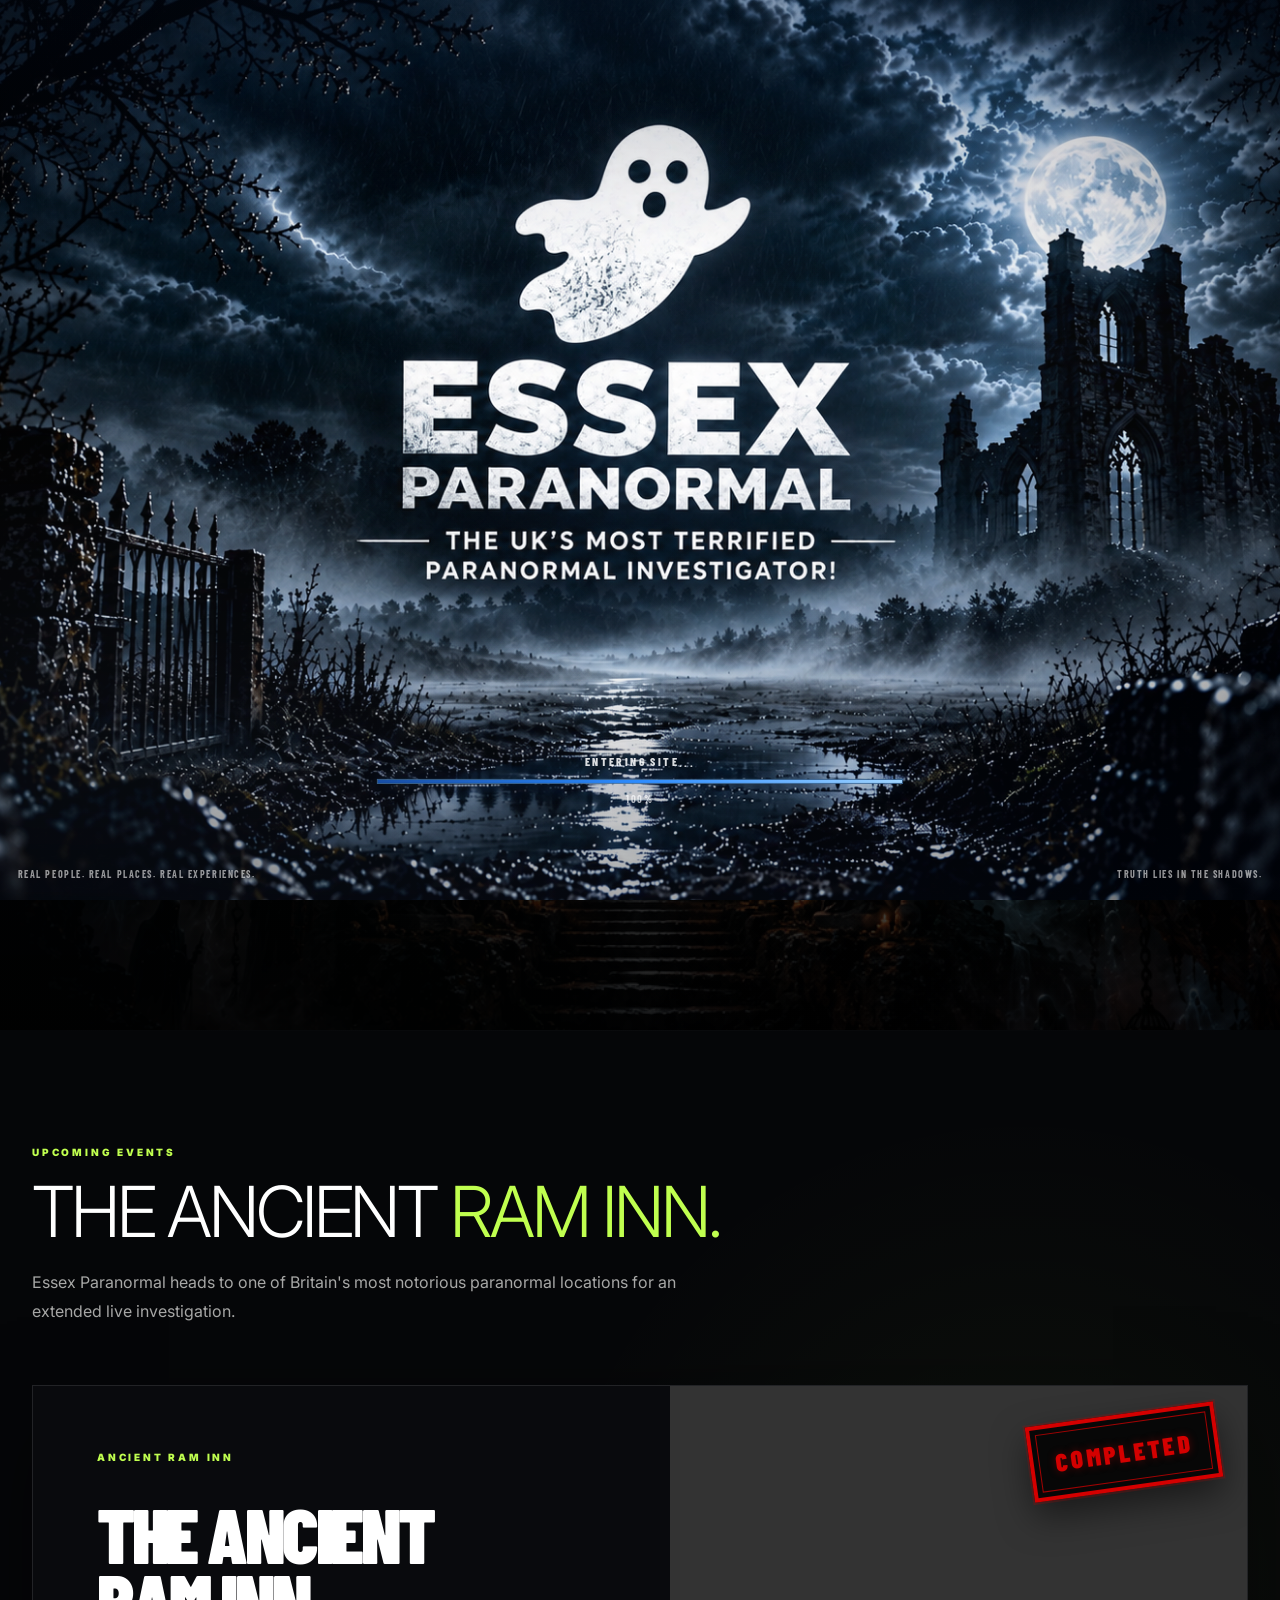
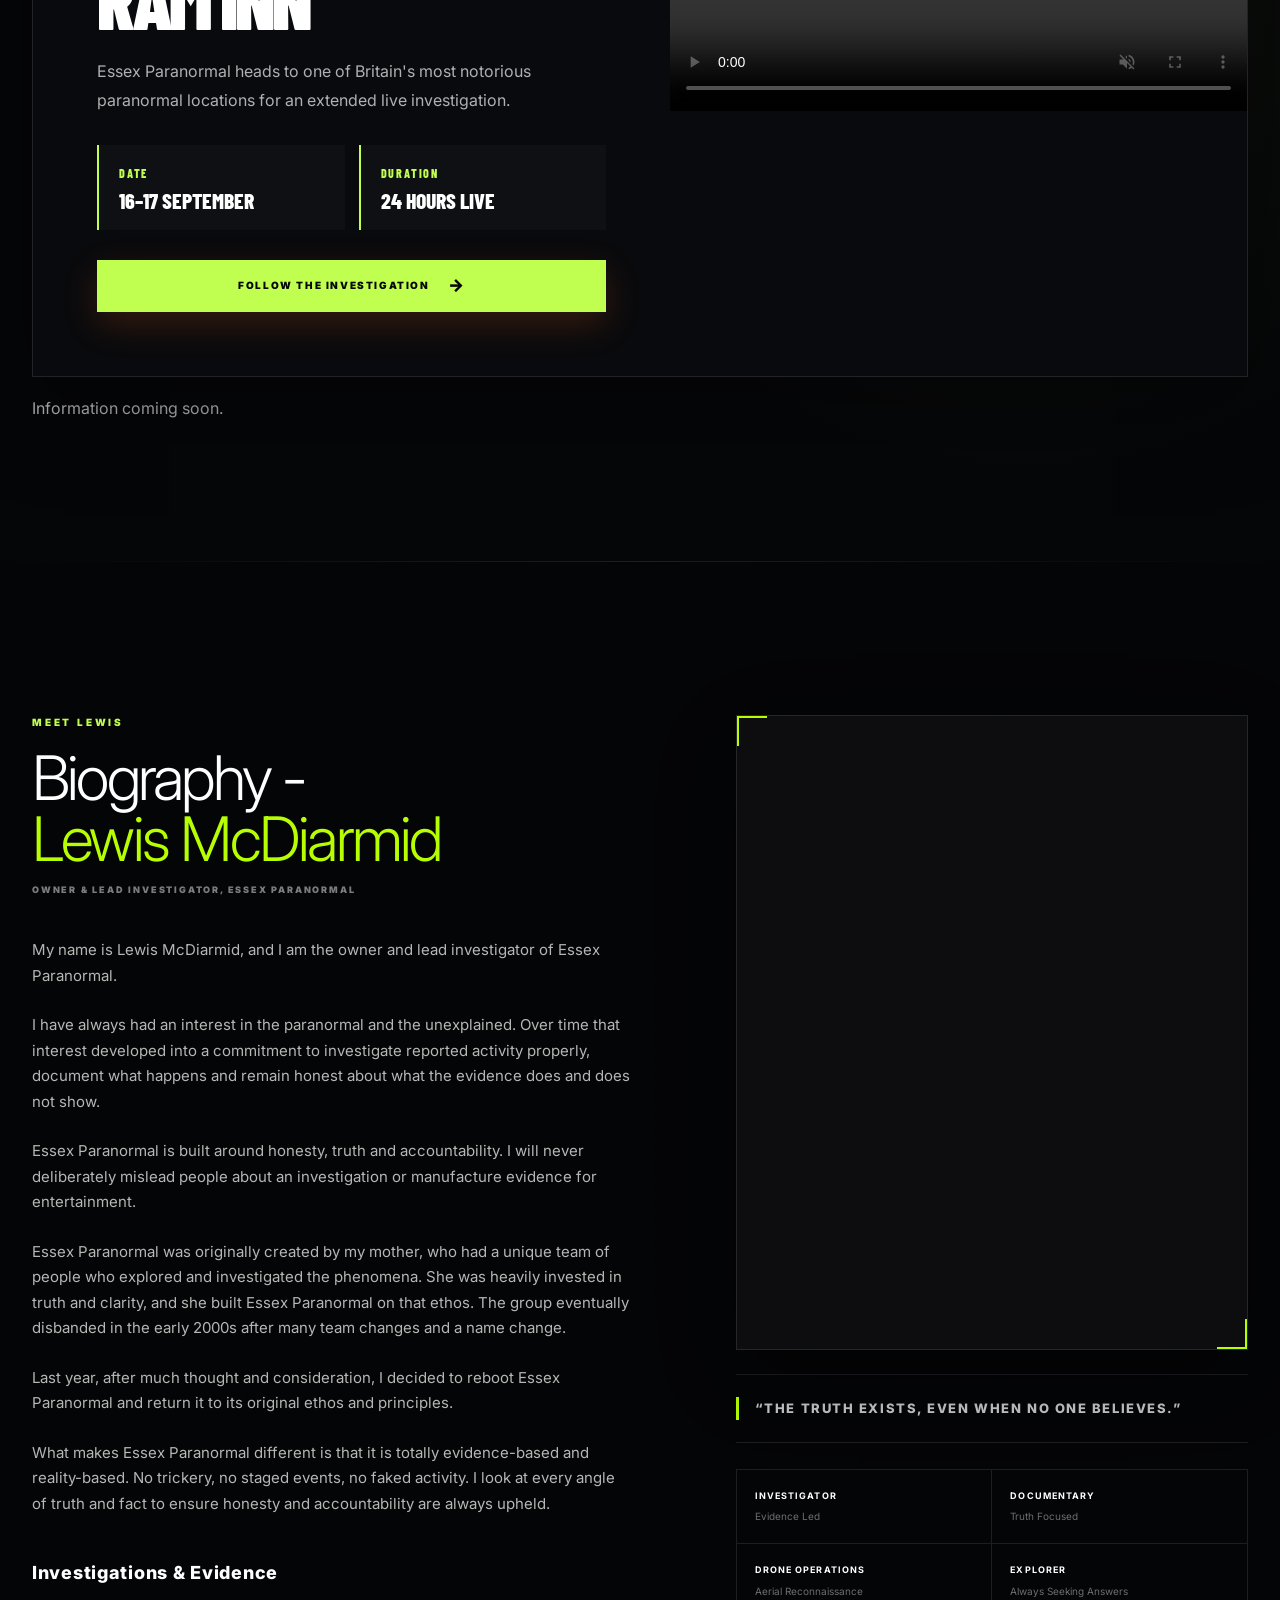
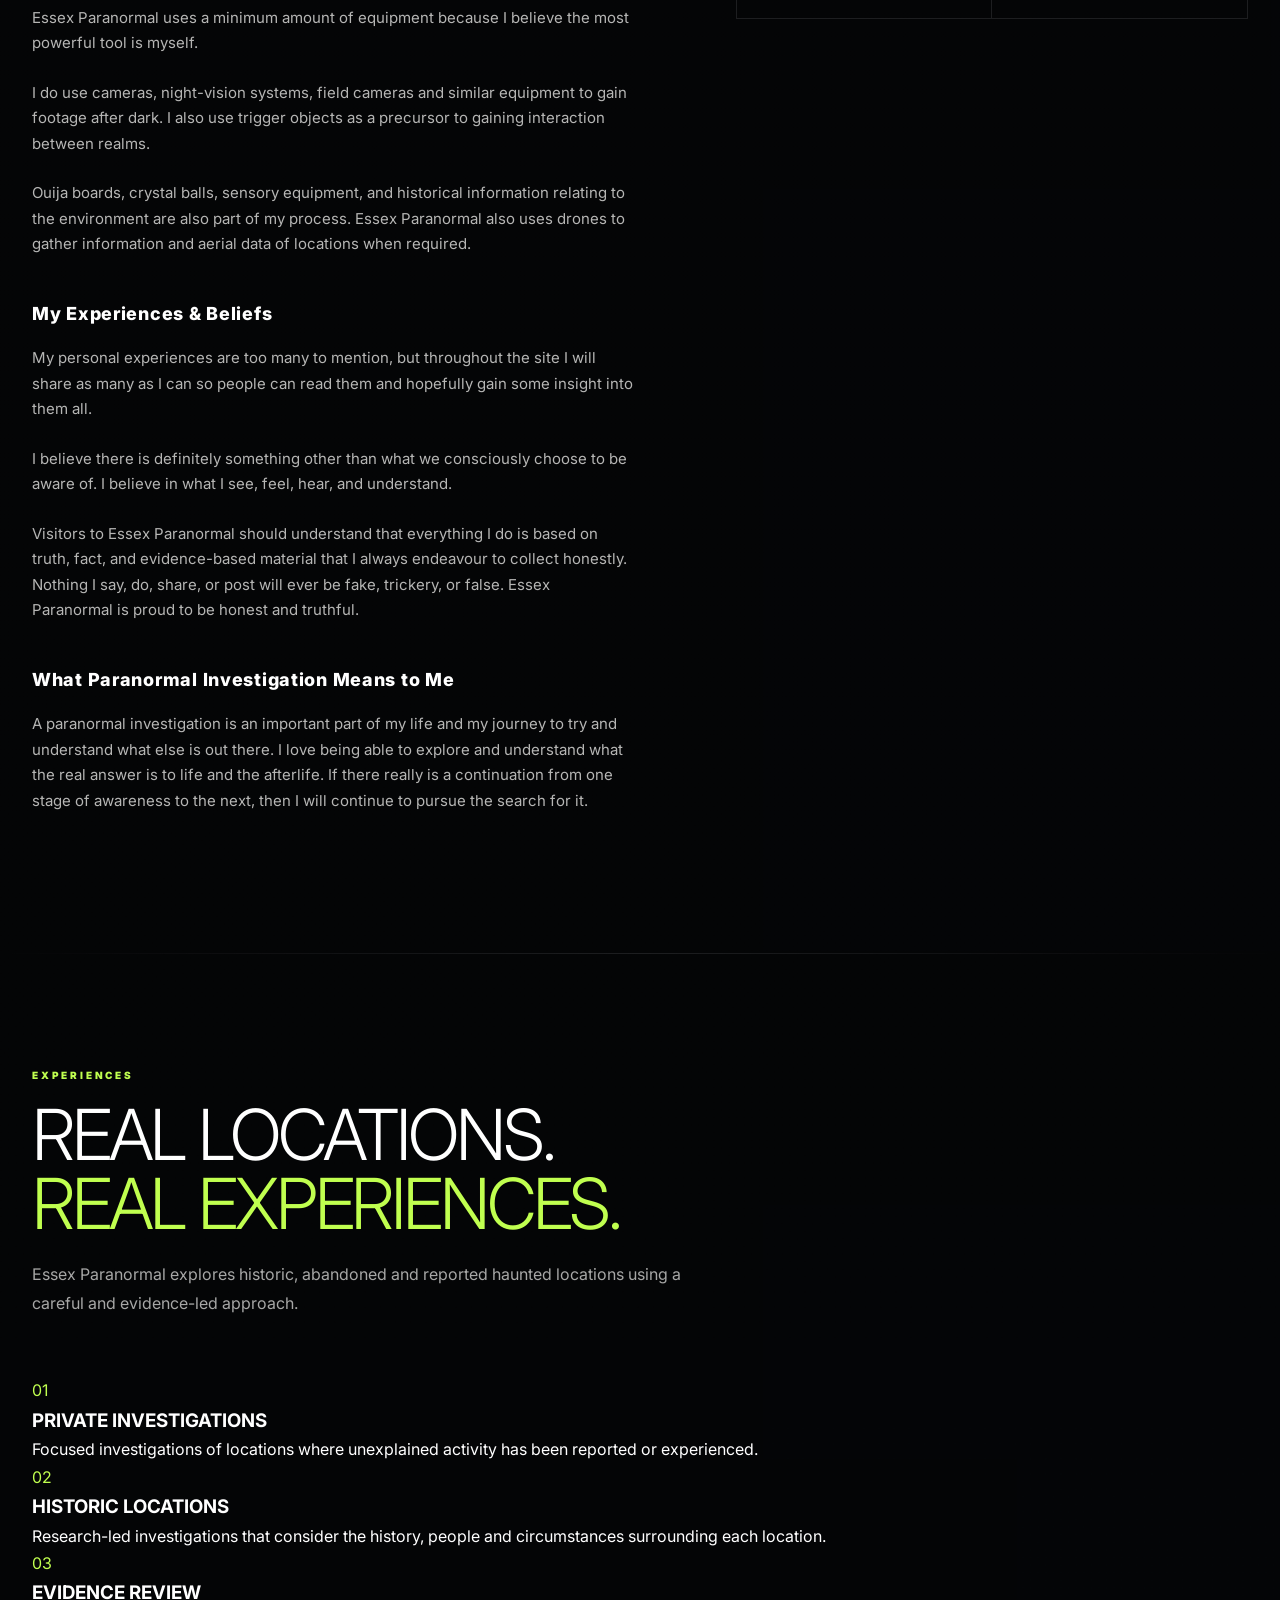
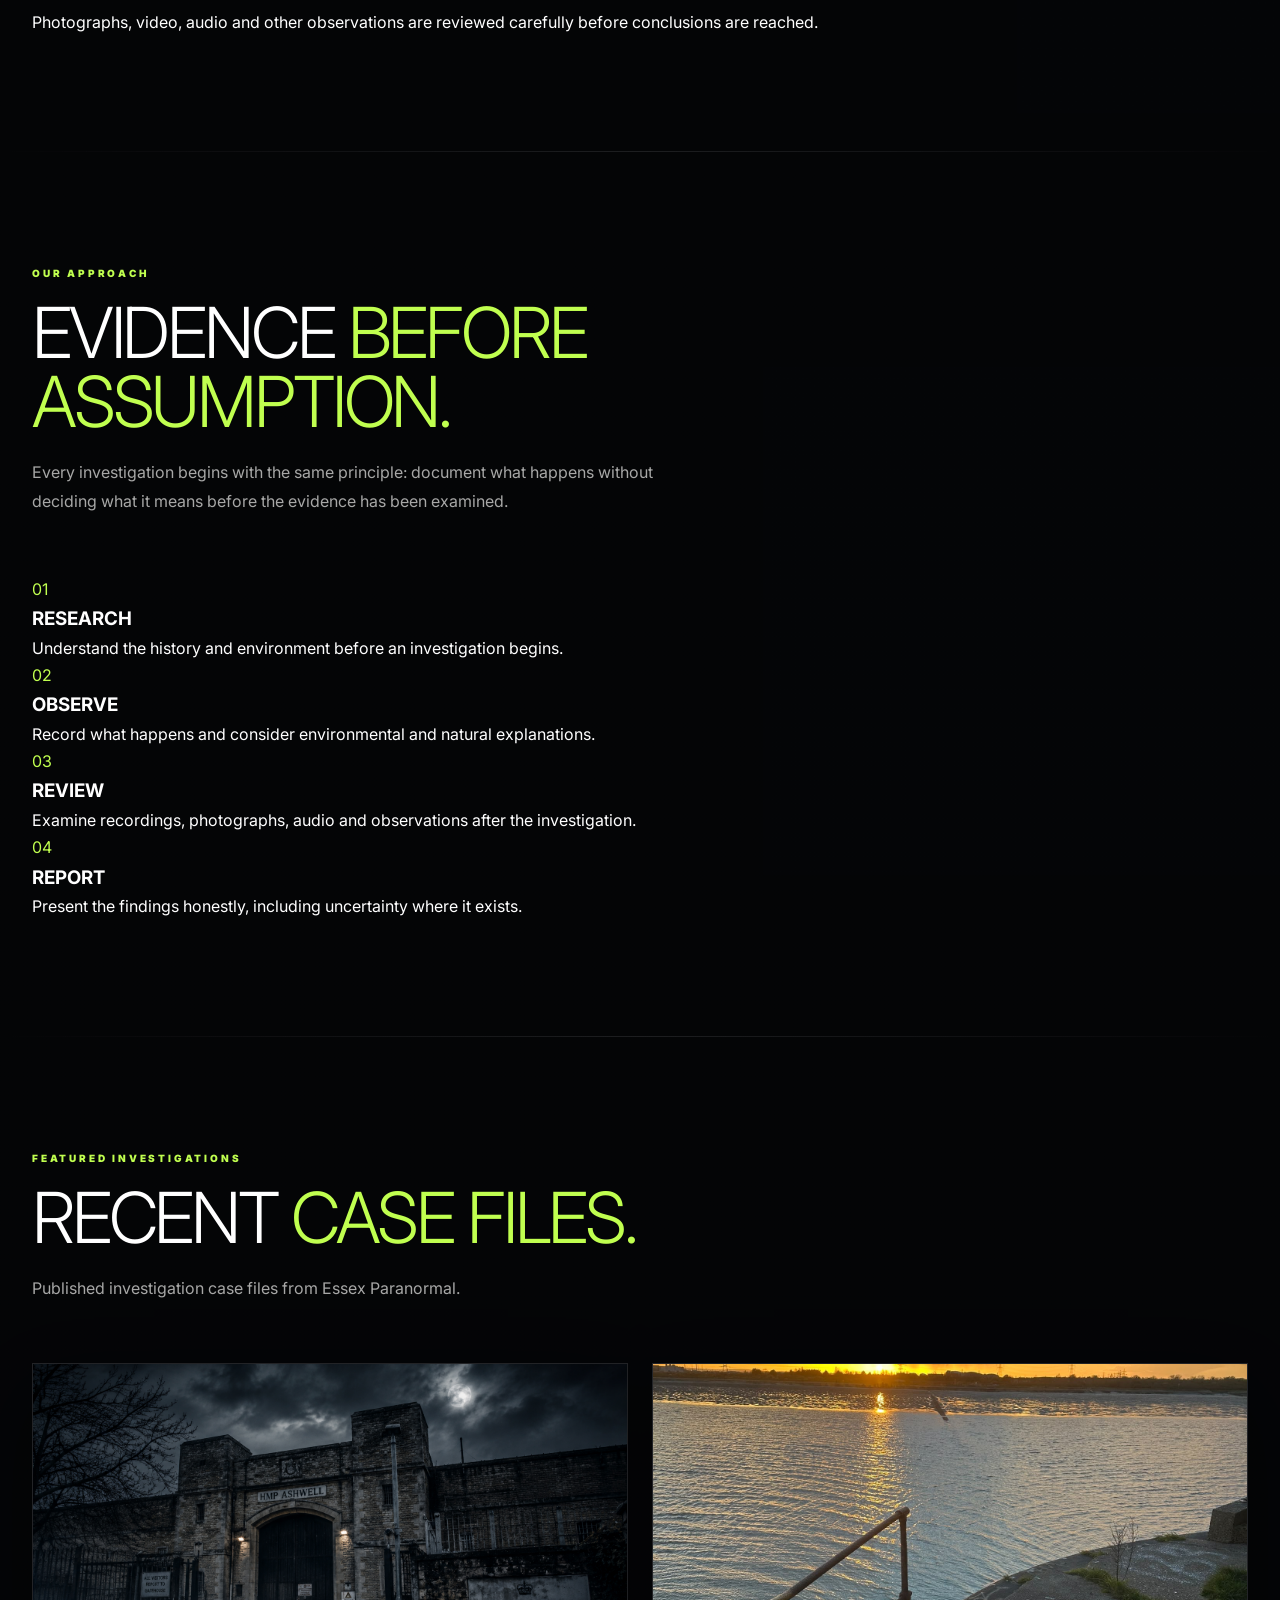
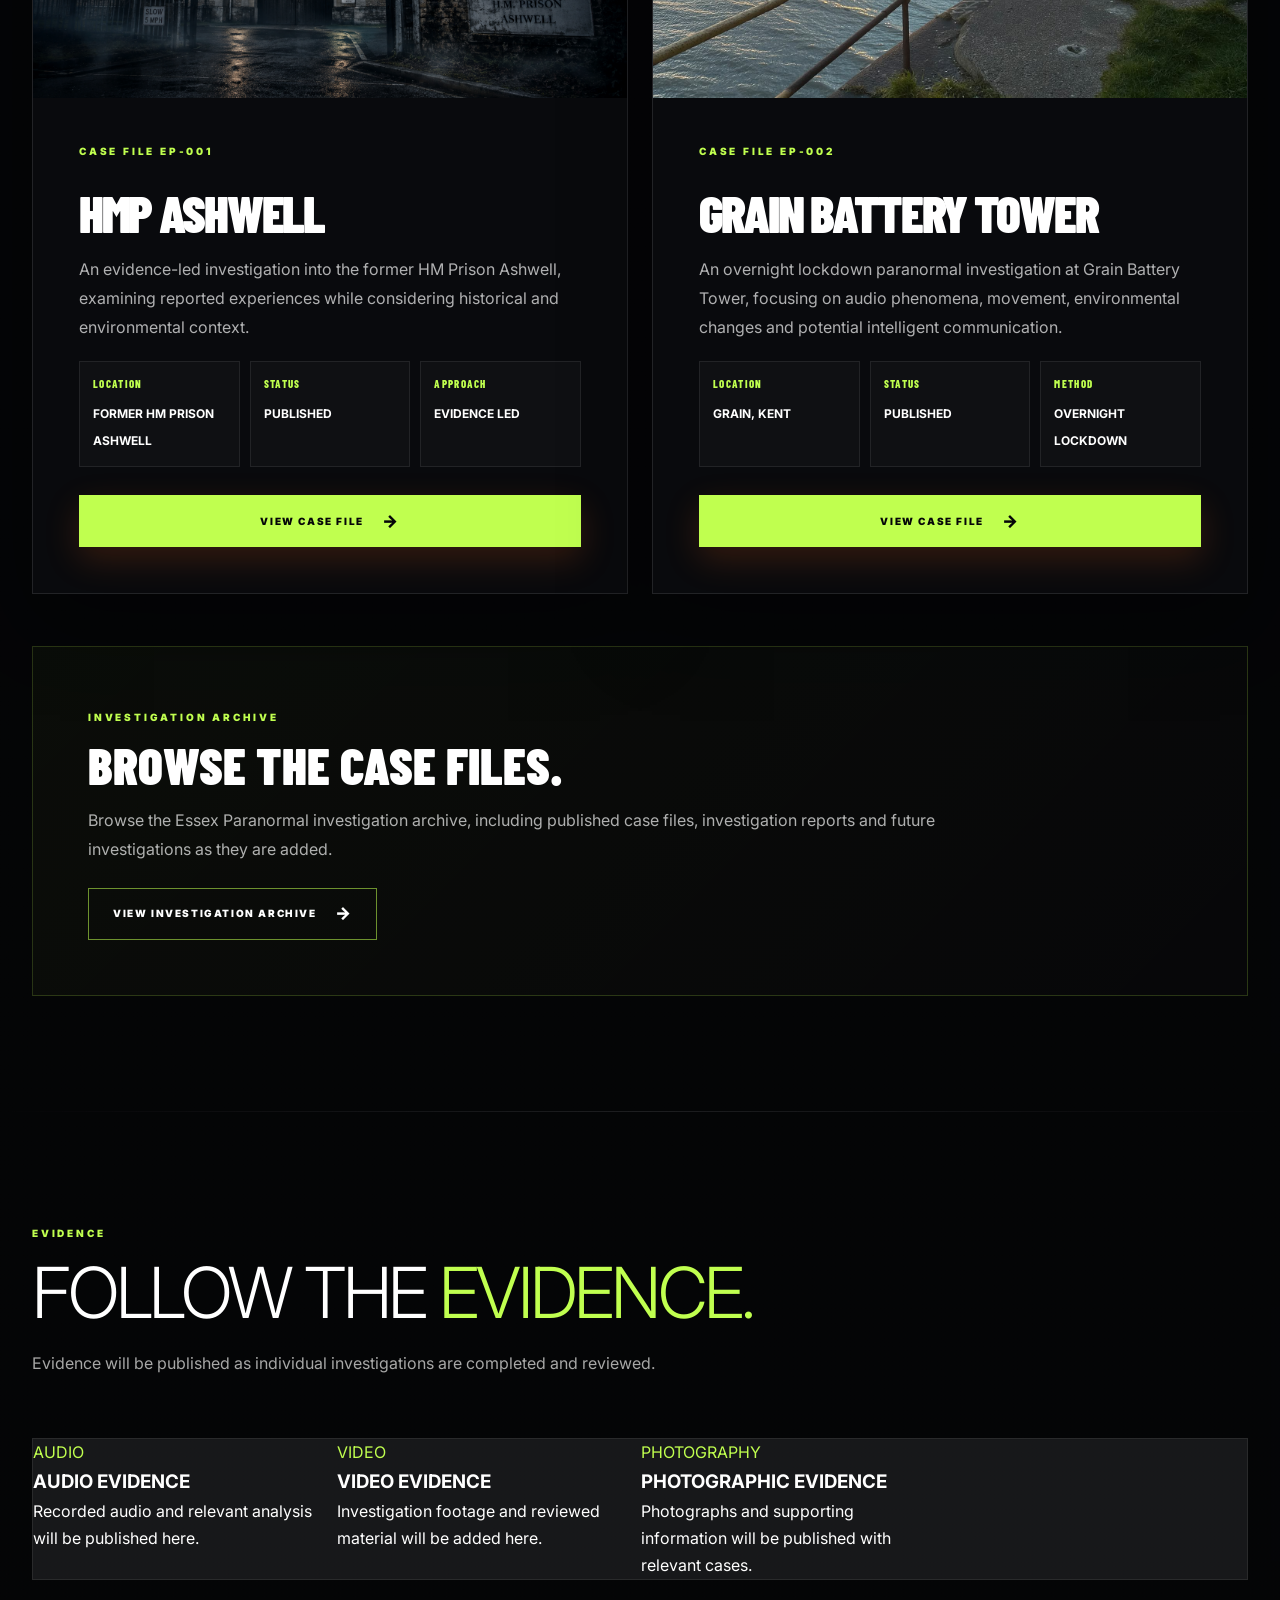
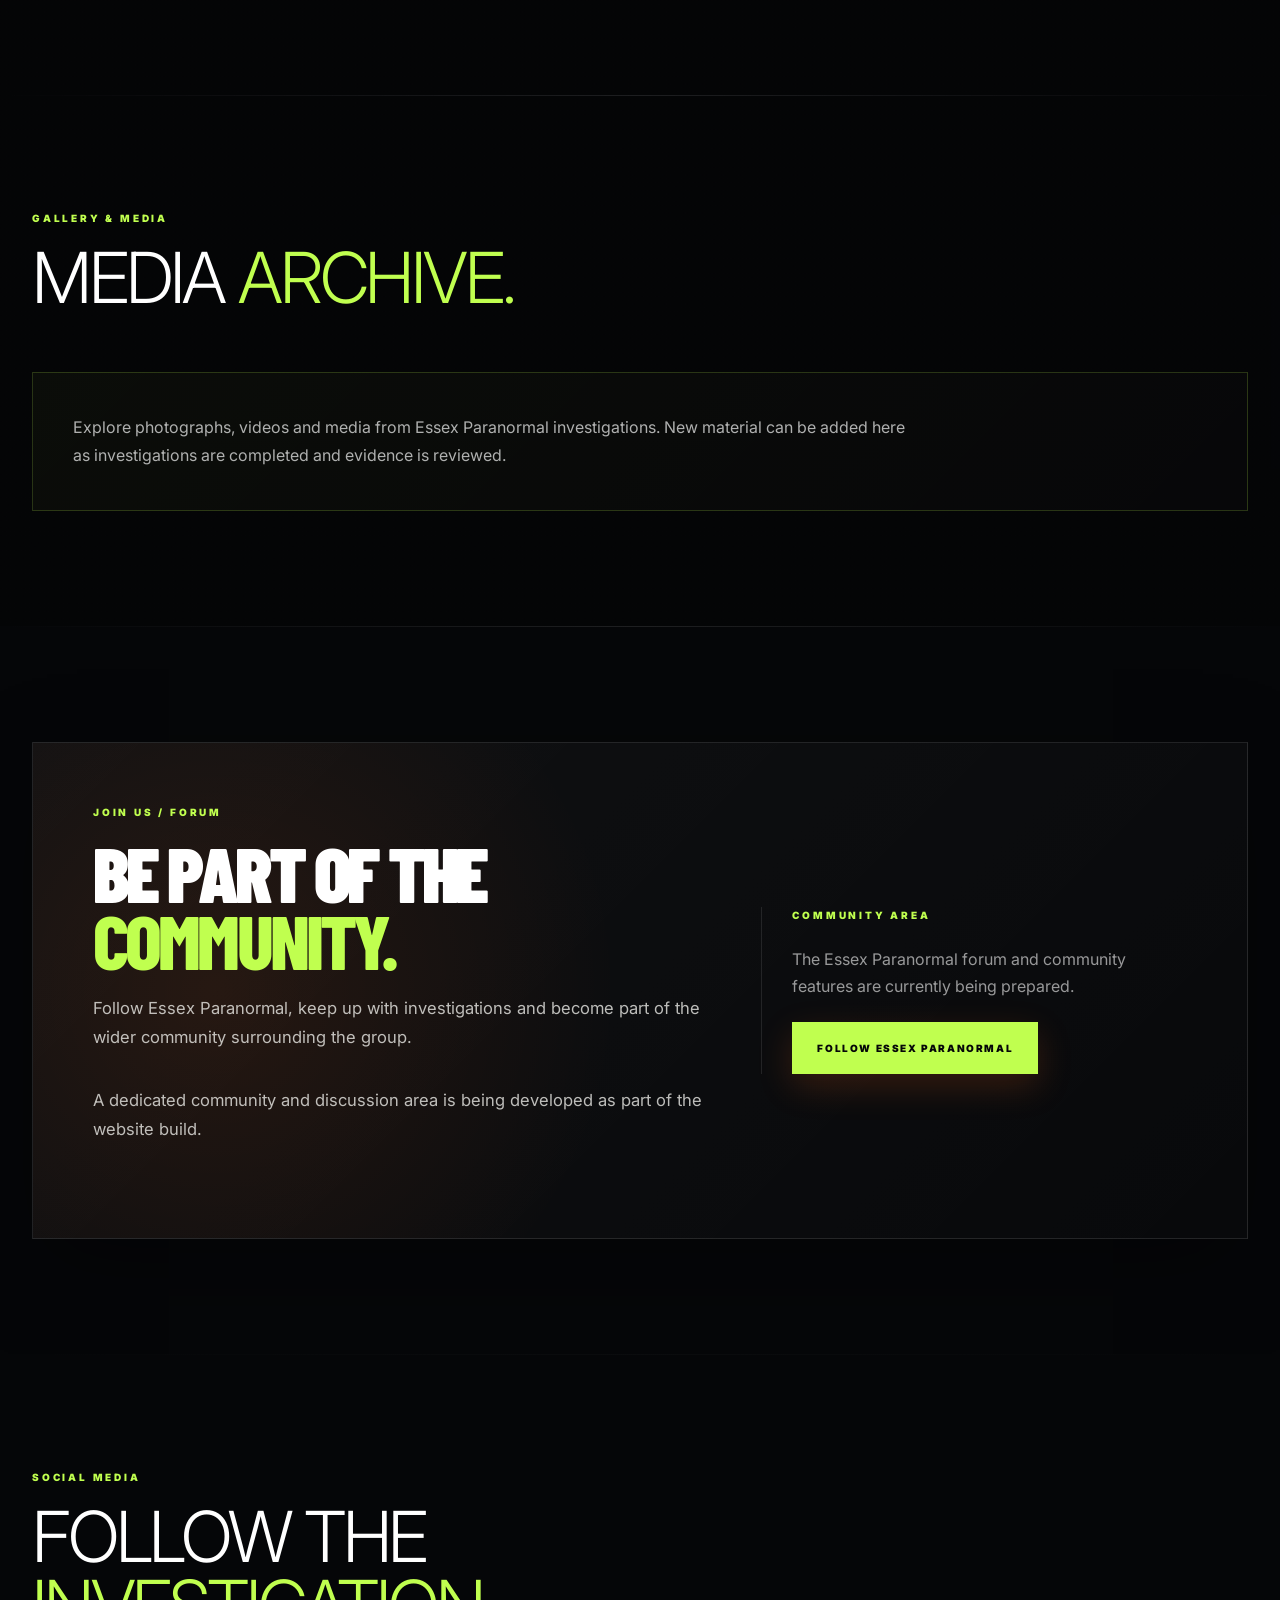
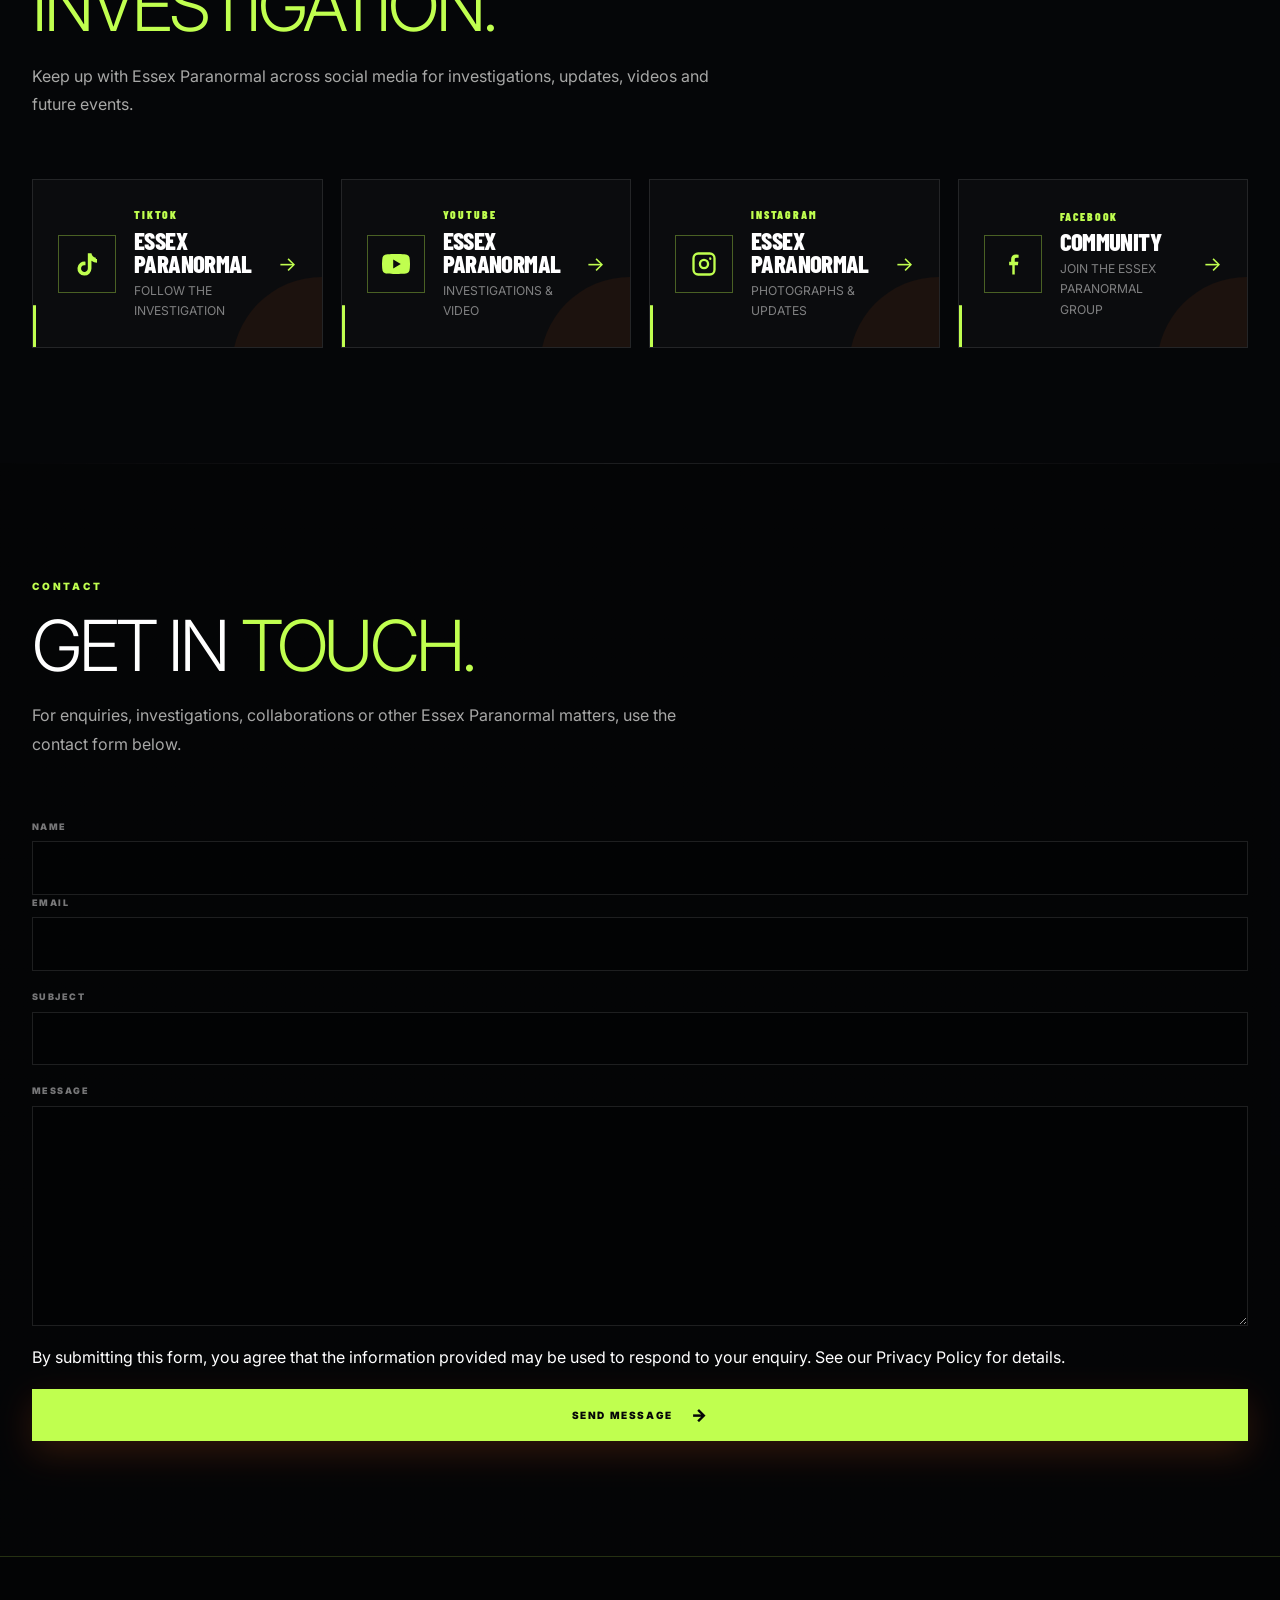
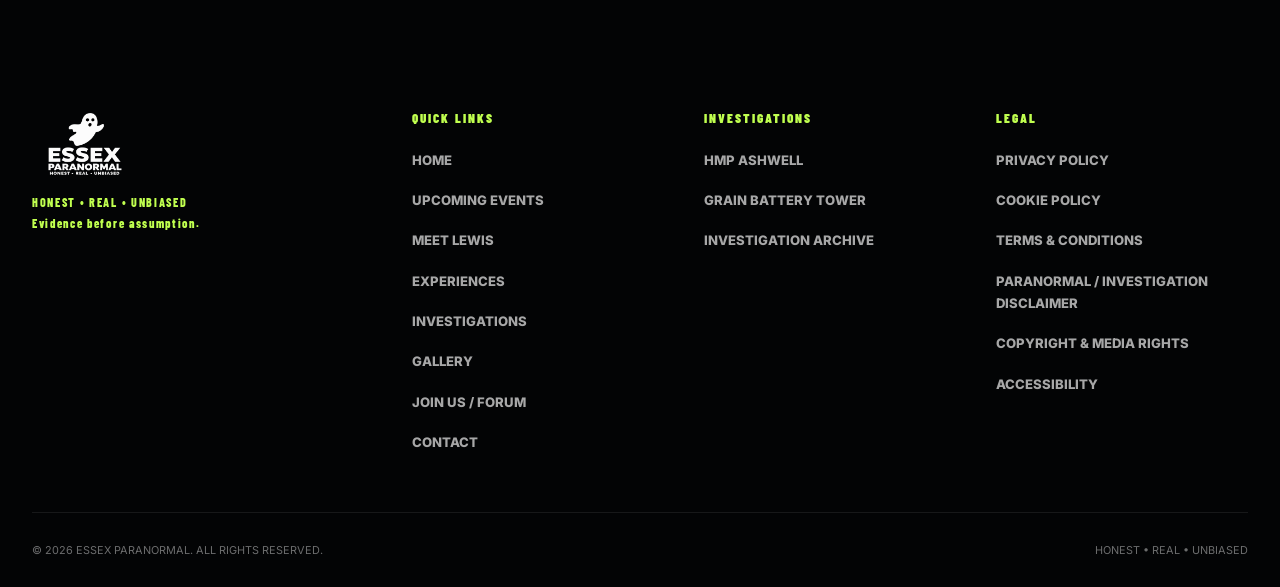
==== commit 199ae8c8: "Integrate Control Room records into Essex website" ====
--- a/index.html
+++ b/index.html
@@ -1117,12 +1117,12 @@
             <div class="container hero-content">
                 <p class="eyebrow">HONEST • REAL • UNBIASED</p>
 
-                <h1>
+                <h1 data-control-room-homepage-title>
                     ESSEX
                     <span>PARANORMAL</span>
                 </h1>
 
-                <p class="hero-description">
+                <p class="hero-description" data-control-room-homepage-introduction>
                     Evidence before assumption.
                     Real people. Real places. Real experiences.
                 </p>
@@ -1199,6 +1199,9 @@
                         </video>
                     </div>
                 </article>
+
+                <p id="event-empty-state" class="published-empty-state">Information coming soon.</p>
+                <div id="event-list" class="published-event-list" aria-live="polite"></div>
             </div>
         </section>
 
@@ -1561,6 +1564,8 @@
 
                 </div>
 
+                <div id="investigation-list" class="published-investigation-list" aria-live="polite"></div>
+
                 <!-- INVESTIGATION ARCHIVE -->
 
                 <div class="archive-coming-soon">
@@ -1637,6 +1642,7 @@
                 </div>
 
                 <div class="gallery-content">
+                    <div id="public-media" class="published-media-grid" aria-live="polite"></div>
                     <p>
                         Explore photographs, videos and media from
                         Essex Paranormal investigations. New material
@@ -1708,7 +1714,7 @@
                     </p>
                 </div>
 
-                <div class="social-grid">
+                <div id="social-links" class="social-grid">
 
                     <!-- TIKTOK -->
 
@@ -2092,6 +2098,7 @@
     <!-- EXISTING SITE SCRIPT -->
 
     <script src="/script.js" defer></script>
+    <script src="/public-content.js" defer></script>
 
 </body>
 </html>
--- a/style.css
+++ b/style.css
@@ -5015,3 +5015,46 @@
         font-size: 1.2rem;
     }
 }
+
+/* Published Control Room cards use the existing site palette and typography. */
+.published-investigation-list,
+.published-event-list {
+    display: grid;
+    gap: 22px;
+    margin-top: 24px;
+}
+.published-investigation-card,
+.published-event-card {
+    padding: 24px;
+    border: 1px solid rgba(192, 255, 79, .28);
+    border-radius: 10px;
+    background: rgba(5, 6, 8, .82);
+    color: #fff;
+}
+.published-investigation-card h3,
+.published-event-card h3 {
+    margin: 0 0 12px;
+    color: #C0FF4F;
+}
+.published-record-category,
+.published-record-date {
+    color: #C0FF4F;
+    font-size: .86rem;
+    letter-spacing: .06em;
+}
+.published-empty-state[hidden] {
+    display: none !important;
+}
+.published-empty-state {
+    margin: 18px 0;
+    color: rgba(255, 255, 255, .7);
+}
+.published-media-grid {
+    display: grid;
+    grid-template-columns: repeat(auto-fit, minmax(220px, 1fr));
+    gap: 18px;
+}
+.published-media-grid figure { margin: 0; }
+.published-media-grid img,
+.published-media-grid video { width: 100%; height: auto; }
+.published-media-grid figcaption { margin-top: 8px; }
